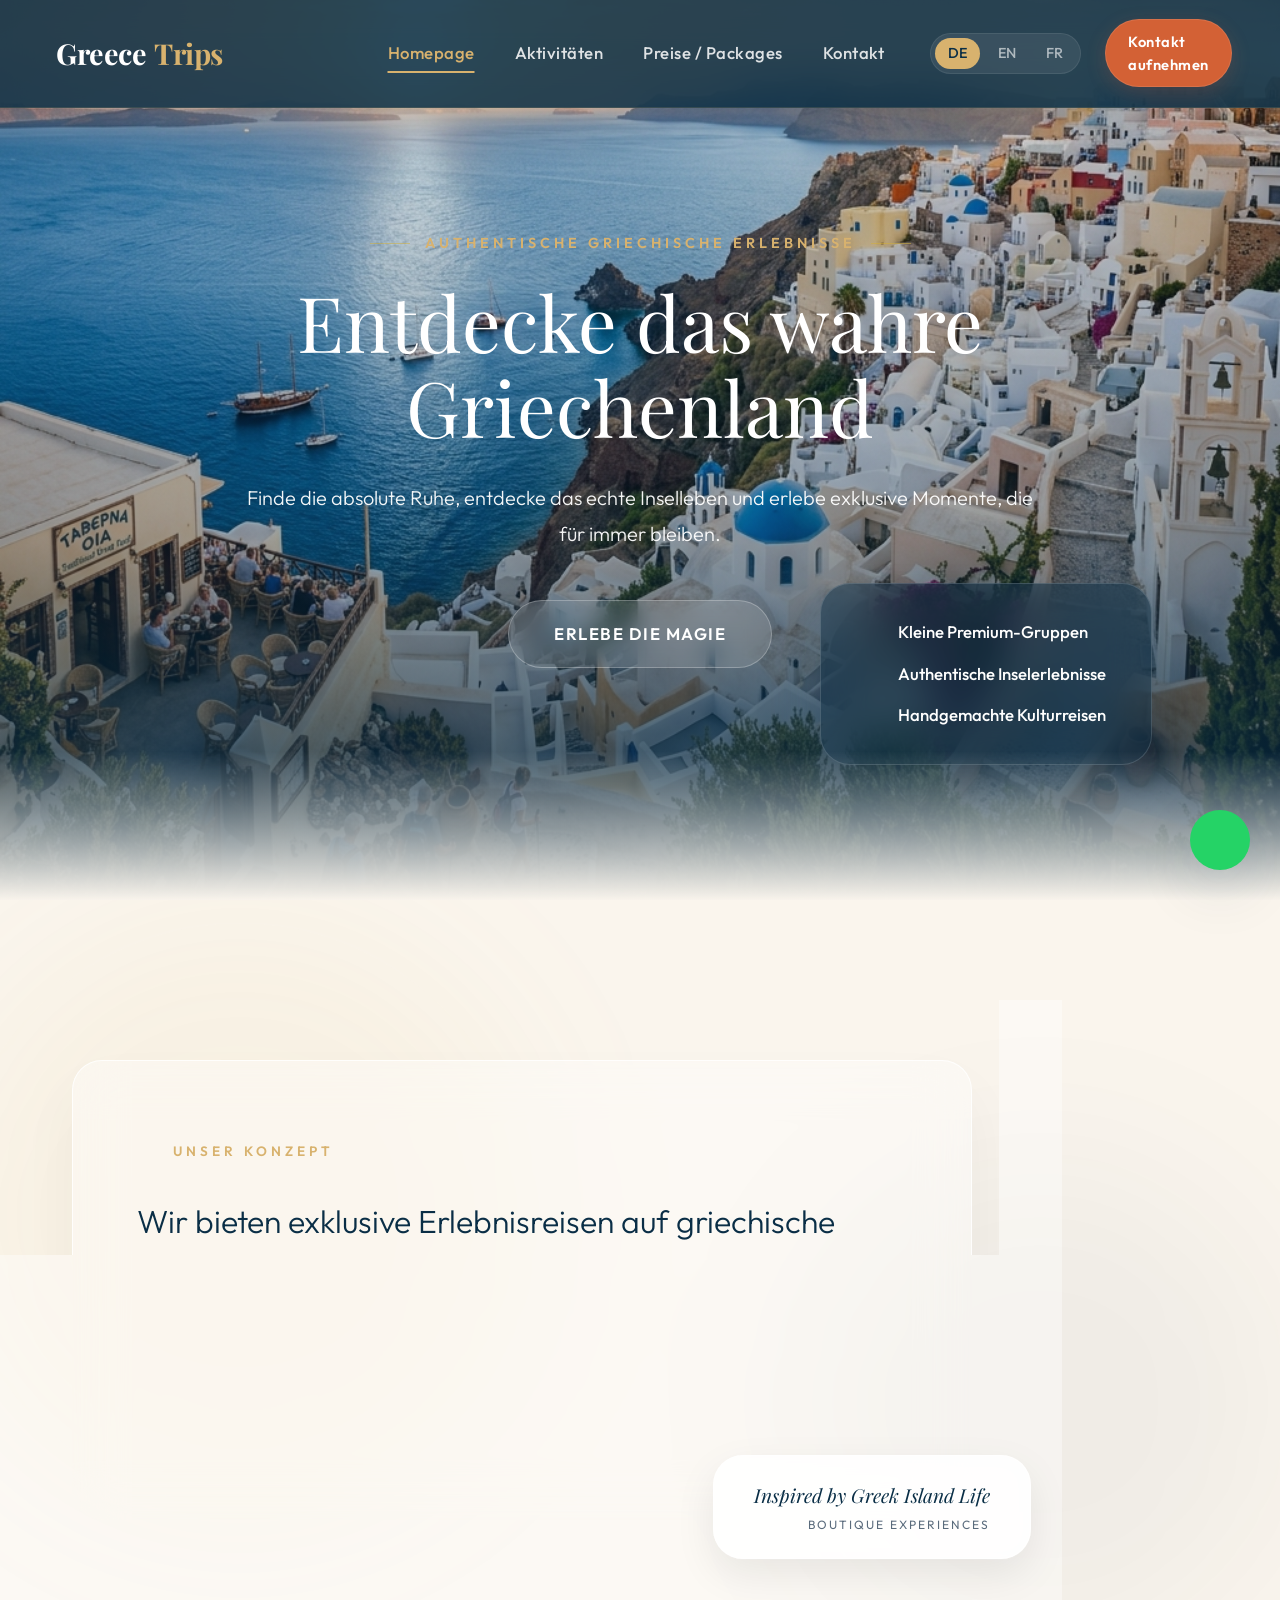
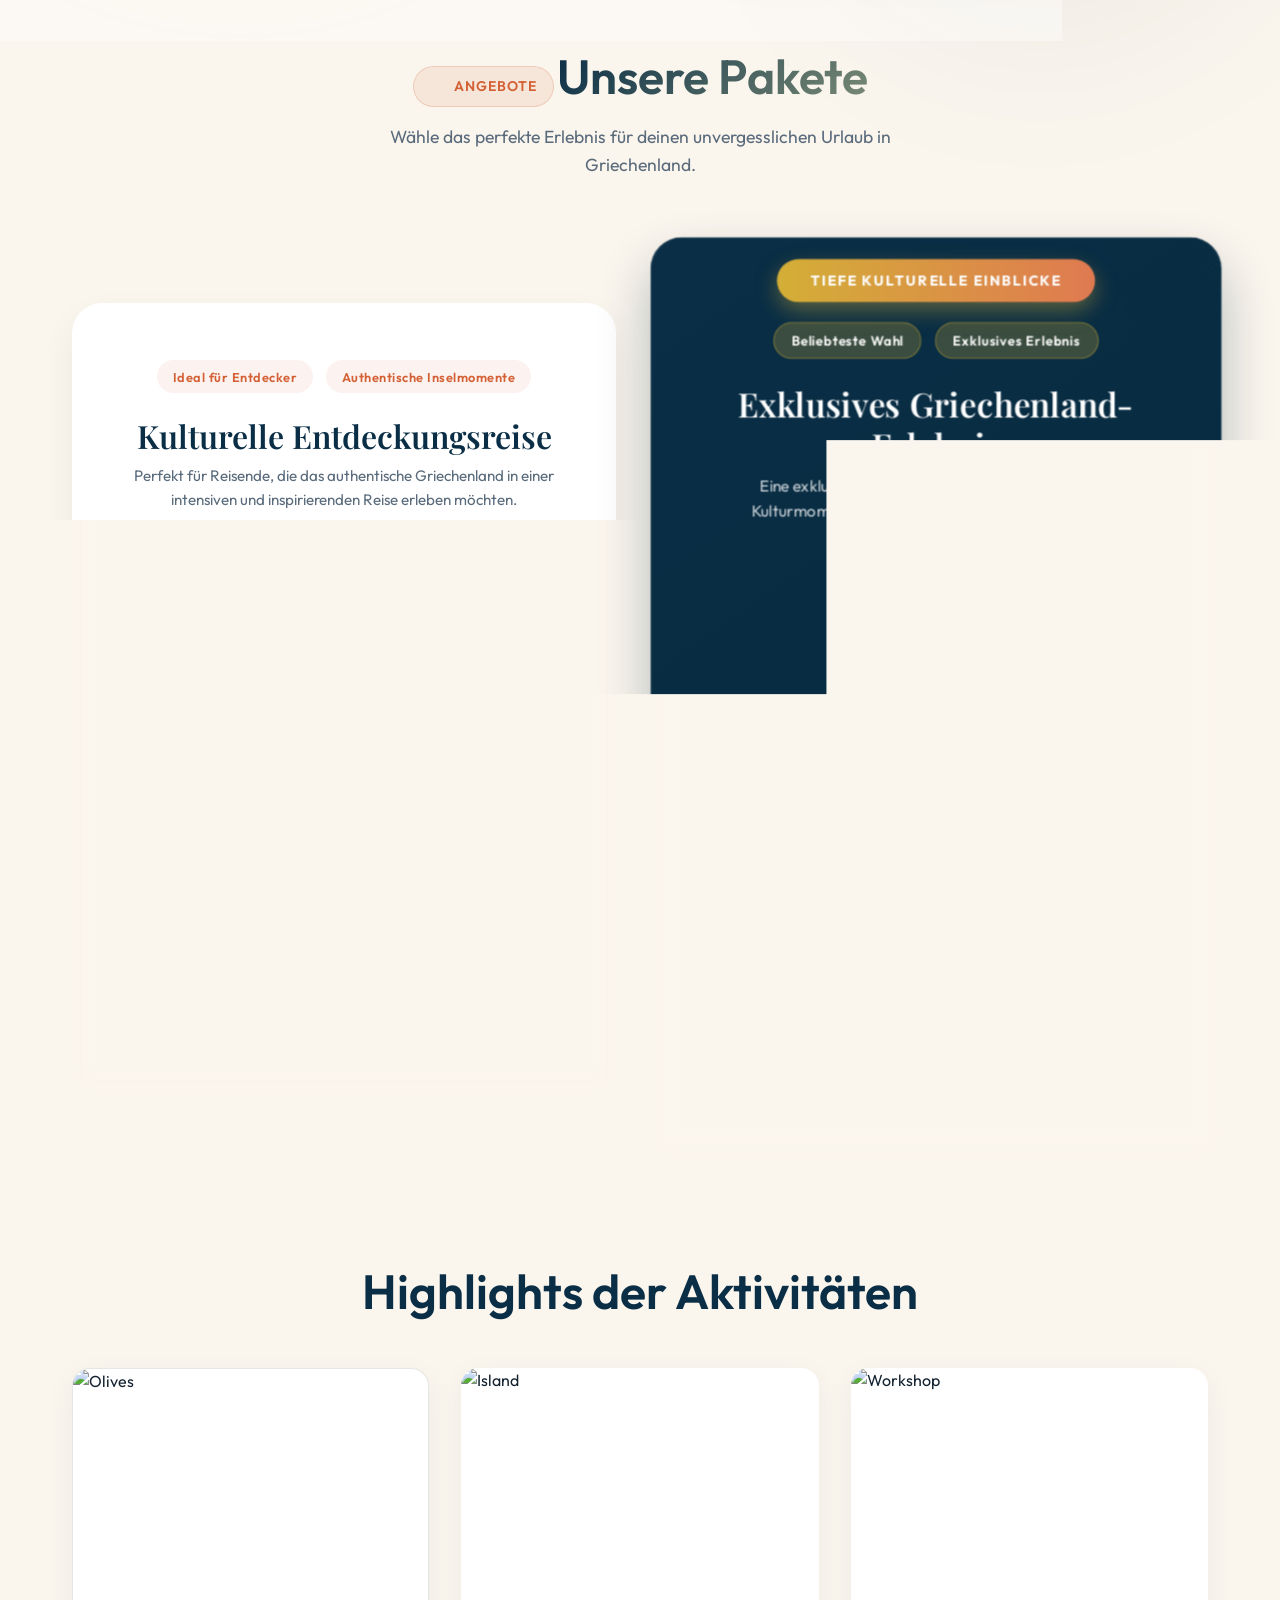
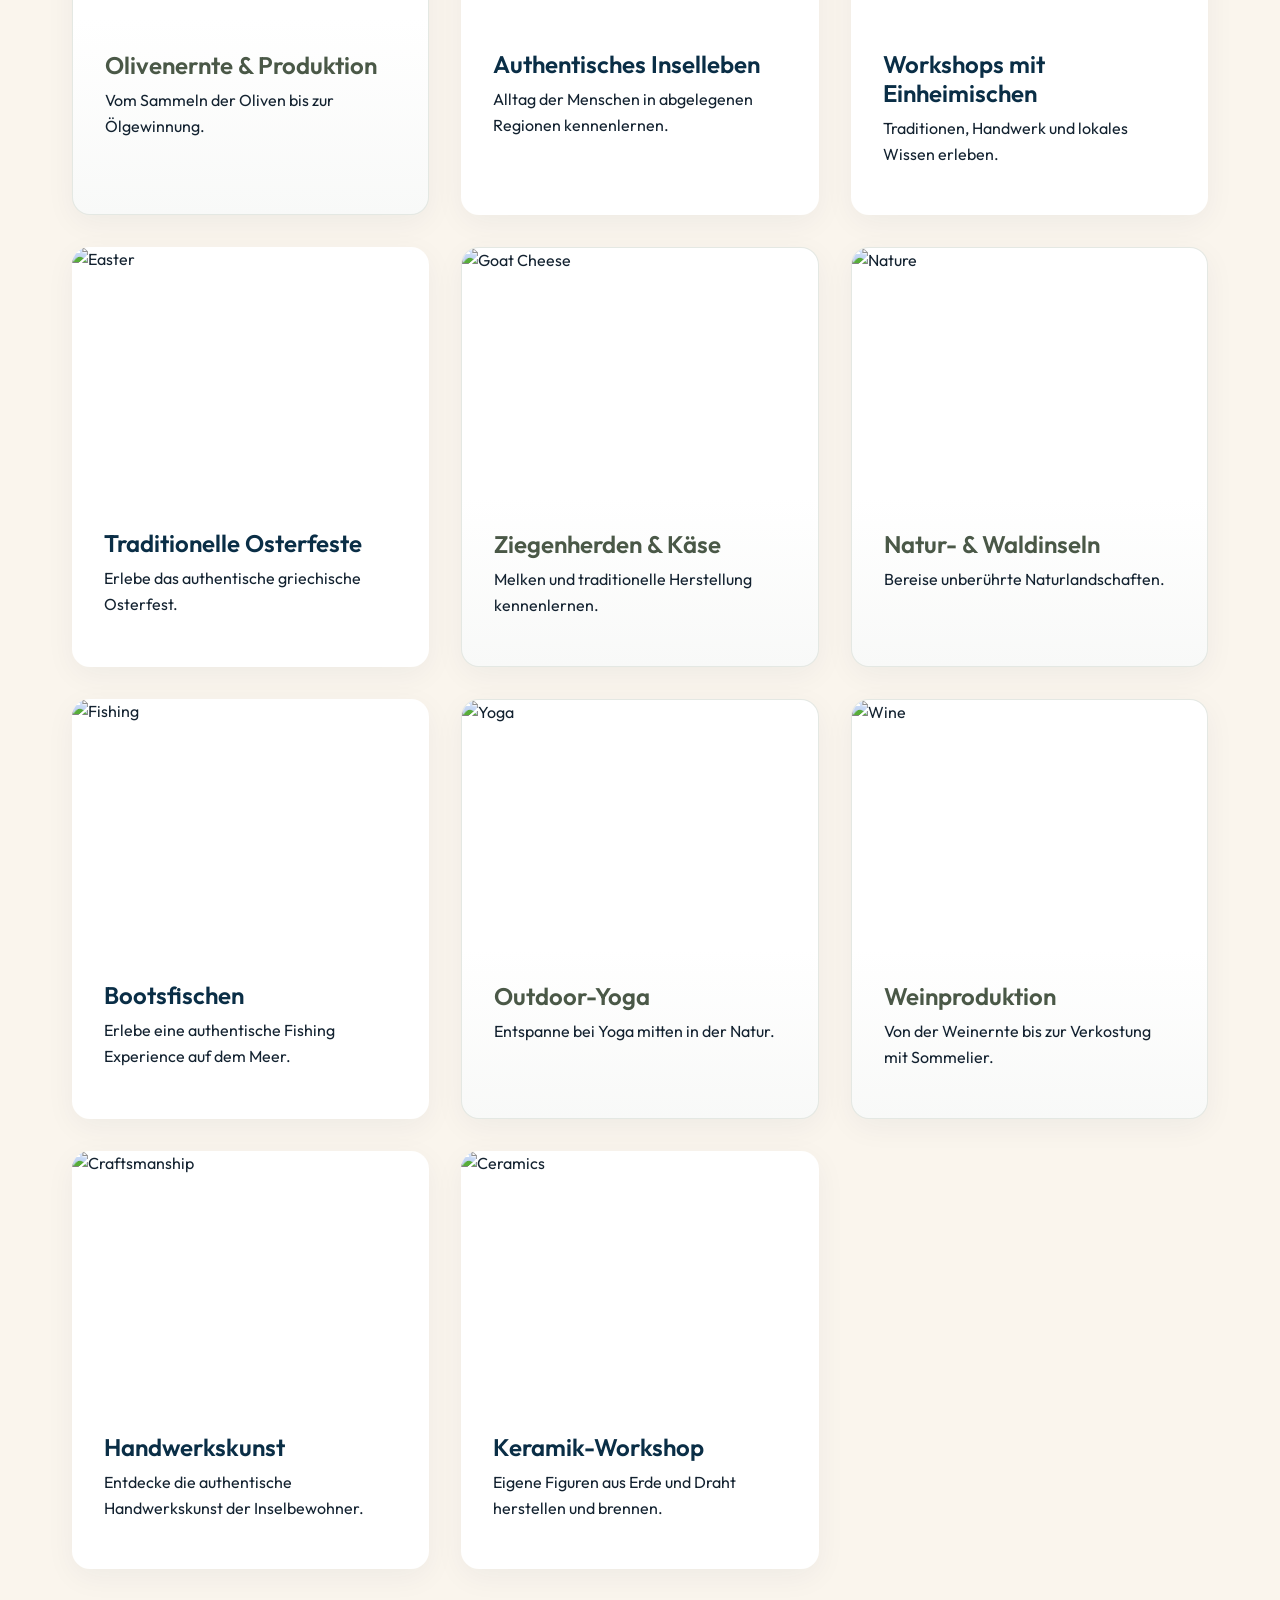
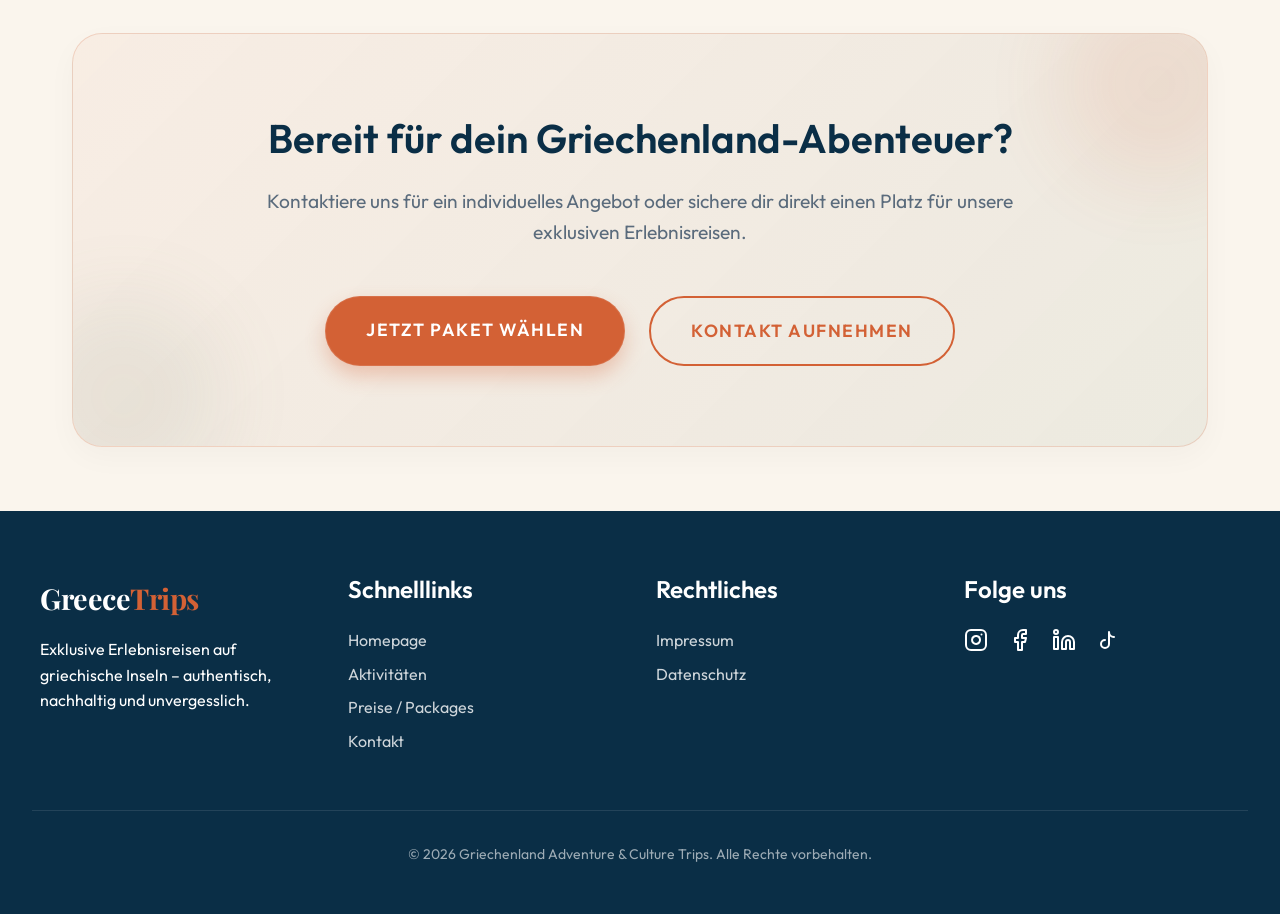
==== index.html @ 6973b373 "style: elevate design to premium Mediterranean luxury brand with responsive enhancements" ====
<!DOCTYPE html>
<html lang="de">
<head>
    <meta charset="UTF-8">
    <meta name="viewport" content="width=device-width, initial-scale=1.0">
    <title>Griechenland Adventure & Culture Trips</title>
    <link rel="stylesheet" href="css/style.css">
    <link rel="icon" type="image/svg+xml" href="images/favicon.svg">
    <!-- Lucide Icons -->
    <script src="https://unpkg.com/lucide@latest"></script>
</head>
<body>

    <!-- Header -->
    <header>
        <div class="nav-container">
            <a href="index.html" class="logo">
                <i data-lucide="tree-palm"></i>
                Greece<span>Trips</span>
            </a>
            
            <nav class="nav-links">
                <a href="index.html" class="active" data-i18n="nav.home">Homepage</a>
                <a href="activities.html" data-i18n="nav.activities">Aktivitäten</a>
                <a href="pricing.html" data-i18n="nav.pricing">Preise / Packages</a>
                <a href="contact.html" data-i18n="nav.contact">Kontakt</a>
            </nav>

            <div class="nav-actions">
                <div class="lang-switcher">
                    <button class="lang-btn" onclick="changeLanguage('de')">DE</button>
                    <button class="lang-btn" onclick="changeLanguage('en')">EN</button>
                    <button class="lang-btn" onclick="changeLanguage('fr')">FR</button>
                </div>
                <a href="contact.html" class="header-cta" data-i18n="cta.btn.contact">Kontakt aufnehmen</a>
            </div>

            <button class="mobile-menu-btn">
                <i data-lucide="menu"></i>
            </button>
        </div>
    </header>

    <main>
        <!-- Hero Section -->
        <section class="hero">
            <div class="hero-bg-image" style="background-image: url('images/hero_bg.png');"></div>
            <div class="hero-content">
                <div class="hero-pre-title" data-i18n="home.hero.pretitle">AUTHENTIC GREEK EXPERIENCES</div>
                <h1 data-i18n="home.hero.title">Entdecke das <span class="highlight-gold">wahre</span> Griechenland</h1>
                <p class="hero-desc" data-i18n="home.hero.subtitle">Finde die absolute Ruhe, entdecke das echte Inselleben und erlebe exklusive Momente, die für immer bleiben.</p>
                <a href="contact.html" class="btn-glass" data-i18n="home.hero.cta">Erlebe die Magie</a>
            </div>
            
            <div class="hero-glass-card">
                <div class="hero-glass-item"><i data-lucide="users"></i> <span data-i18n="home.hero.glass1">Small Premium Groups</span></div>
                <div class="hero-glass-item"><i data-lucide="sun"></i> <span data-i18n="home.hero.glass2">Authentic Island Experiences</span></div>
                <div class="hero-glass-item"><i data-lucide="compass"></i> <span data-i18n="home.hero.glass3">Handcrafted Cultural Journeys</span></div>
            </div>
        </section>

        <!-- Concept Section -->
        <div class="concept-editorial-container">
            <section class="concept-section">
                <div class="section-title">
                    <i data-lucide="sun" style="color: var(--color-gold); width: 20px; height: 20px;"></i>
                    <h2 data-i18n="home.concept.title">Unser Konzept</h2>
                </div>
                <p class="concept-text" data-i18n="home.concept.text">
                    Wir bieten exklusive Erlebnisreisen auf griechische Inseln. Erlebe <span class="editorial-highlight">authentische Traditionen</span>, <span class="editorial-highlight">unberührte Natur</span> und die <span class="editorial-highlight">echte Gastfreundschaft</span> fernab vom Massentourismus.
                </p>
                <div class="concept-signature-card">
                    <span data-i18n="home.concept.signature">Inspired by Greek Island Life</span>
                    <small data-i18n="home.concept.boutique">Boutique Experiences</small>
                </div>
            </section>
        </div>

        <!-- Packages Highlights -->
        <section class="container packages-section">
            <div class="section-title interactive-title">
                <div class="title-badge"><i data-lucide="sparkles" style="width: 16px; height: 16px;"></i> <span data-i18n="home.packages.badge">Angebote</span></div>
                <h2 data-i18n="home.packages.title" class="gradient-text">Unsere Pakete</h2>
                <p class="title-subtitle" data-i18n="home.packages.subtitle">Wähle das perfekte Erlebnis für deinen unvergesslichen Urlaub in Griechenland.</p>
            </div>

            <div class="luxury-pricing-grid">
                <!-- Standard Package -->
                <div class="luxury-card">
                    <div class="luxury-card-content">
                        <div class="emotional-tags">
                            <span class="emotional-tag" data-i18n="home.pkg1.tag1">Ideal für Entdecker</span>
                            <span class="emotional-tag" data-i18n="home.pkg1.tag2">Authentische Inselmomente</span>
                        </div>
                        <h3 style="font-family: 'Playfair Display', serif; font-size: 2rem; color: var(--color-primary); margin-bottom: 0.5rem;" data-i18n="home.pkg1.title">Kulturelle Entdeckungsreise</h3>
                        <p style="color: var(--color-text-light); line-height: 1.6; margin-bottom: 1.5rem; font-size: 0.95rem;" data-i18n="home.pkg1.desc">Perfekt für Reisende, die das authentische Griechenland in einer intensiven und inspirierenden Reise erleben möchten.</p>
                        
                        <div class="luxury-price-wrapper">
                            <span class="price-label" data-i18n="home.pkg1.priceLabel">10 Tage Erlebnis ab</span>
                            <div class="luxury-price" data-i18n="package.1.price">2.600 €</div>
                        </div>

                        <ul class="luxury-features-list">
                            <li><i data-lucide="check" style="width: 20px; height: 20px;"></i> <span data-i18n="home.pkg1.f1">Unterkunft in Boutique-Hotels</span></li>
                            <li><i data-lucide="coffee" style="width: 20px; height: 20px;"></i> <span data-i18n="home.pkg1.f2">Traditionelle Vollpension</span></li>
                            <li><i data-lucide="leaf" style="width: 20px; height: 20px;"></i> <span data-i18n="home.pkg1.f3">Traditionelle Workshops</span></li>
                            <li><i data-lucide="compass" style="width: 20px; height: 20px;"></i> <span data-i18n="home.pkg1.f4">Geführte Gruppen-Touren</span></li>
                        </ul>
                        <a href="pricing.html" class="btn-luxury" style="width: 100%; display: block; text-align: center;" data-i18n="package.btn">Reise beginnen</a>
                    </div>
                </div>

                <!-- Premium Package -->
                <div class="luxury-card luxury-card-premium">
                    <div class="luxury-badge" data-i18n="home.pkg2.badge">Tiefe kulturelle Einblicke</div>
                    <div class="luxury-card-content">
                        <div class="emotional-tags">
                            <span class="emotional-tag" data-i18n="home.pkg2.tag1">Beliebteste Wahl</span>
                            <span class="emotional-tag" data-i18n="home.pkg2.tag2">Exklusives Erlebnis</span>
                        </div>
                        <h3 style="font-family: 'Playfair Display', serif; font-size: 2rem; color: white; margin-bottom: 0.5rem;" data-i18n="home.pkg2.title">Exklusives Griechenland-Erlebnis</h3>
                        <p style="color: rgba(255,255,255,0.8); line-height: 1.6; margin-bottom: 1.5rem; font-size: 0.95rem;" data-i18n="home.pkg2.desc">Eine exklusive Premium-Erfahrung mit erweiterten Kulturmomenten, privaten Erlebnissen und luxuriösen Inselabenteuern.</p>
                        
                        <div class="luxury-price-wrapper">
                            <span class="price-label" data-i18n="home.pkg2.priceLabel">15 Tage Premium ab</span>
                            <div class="luxury-price" data-i18n="package.2.price">3.000 €</div>
                        </div>

                        <ul class="luxury-features-list">
                            <li><i data-lucide="sun" style="width: 20px; height: 20px;"></i> <span data-i18n="home.pkg2.f1">Premium-Hotels mit Meerblick</span></li>
                            <li><i data-lucide="wine" style="width: 20px; height: 20px;"></i> <span data-i18n="home.pkg2.f2">Gourmet-Erlebnisse & Weine</span></li>
                            <li><i data-lucide="crown" style="width: 20px; height: 20px;"></i> <span data-i18n="home.pkg2.f3">Private Masterclasses</span></li>
                            <li><i data-lucide="ship" style="width: 20px; height: 20px;"></i> <span data-i18n="home.pkg2.f4">Private Insel-Erlebnisse</span></li>
                        </ul>
                        <a href="pricing.html" class="btn-luxury btn-luxury-gold" style="width: 100%; display: block; text-align: center;" data-i18n="package.btn">Reise beginnen</a>
                    </div>
                </div>
            </div>
        </section>

        <!-- Activities Highlights -->
        <section class="container">
            <div class="section-title">
                <h2 data-i18n="home.activities.title">Highlights der Aktivitäten</h2>
            </div>
            
            <div class="grid-3">
                <!-- 1. Olive -->
                <div class="card card-sage-olive">
                    <div class="card-img-wrapper">
                        <img src="https://i.pinimg.com/1200x/9a/4b/82/9a4b825e1d4ea3909dfa67b39c7a24a3.jpg" alt="Olives" class="card-img">
                    </div>
                    <div class="card-content">
                        <h3 class="card-title" data-i18n="act.olive.title">Olivenernte & Produktion</h3>
                        <p data-i18n="act.olive.desc">Vom Sammeln der Oliven bis zur Ölgewinnung.</p>
                    </div>
                </div>

                <!-- 2. Island Life -->
                <div class="card">
                    <div class="card-img-wrapper">
                        <img src="https://i.pinimg.com/1200x/8d/3c/04/8d3c04473be94d31334ac4586a8a901c.jpg" alt="Island" class="card-img">
                    </div>
                    <div class="card-content">
                        <h3 class="card-title" data-i18n="act.island.title">Authentisches Inselleben</h3>
                        <p data-i18n="act.island.desc">Alltag der Menschen in abgelegenen Regionen kennenlernen.</p>
                    </div>
                </div>

                <!-- 3. Workshops -->
                <div class="card">
                    <div class="card-img-wrapper">
                        <img src="https://i.pinimg.com/736x/ee/f7/c8/eef7c8f7f3fd9a506ef3228f220638ea.jpg" alt="Workshop" class="card-img">
                    </div>
                    <div class="card-content">
                        <h3 class="card-title" data-i18n="act.workshop.title">Workshops mit Einheimischen</h3>
                        <p data-i18n="act.workshop.desc">Traditionen, Handwerk und lokales Wissen erleben.</p>
                    </div>
                </div>

                <!-- 4. Easter -->
                <div class="card">
                    <div class="card-img-wrapper">
                        <img src="https://i.pinimg.com/736x/ba/08/e1/ba08e138247f71bcf8969bbef5987cd0.jpg" alt="Easter" class="card-img">
                    </div>
                    <div class="card-content">
                        <h3 class="card-title" data-i18n="act.easter.title">Traditionelle Osterfeste</h3>
                        <p data-i18n="act.easter.desc">Erlebe das authentische griechische Osterfest.</p>
                    </div>
                </div>

                <!-- 5. Goat & Cheese -->
                <div class="card card-sage-olive">
                    <div class="card-img-wrapper">
                        <img src="https://cdn.shopify.com/s/files/1/0441/7683/4722/files/d1.jpg?v=1706178713" alt="Goat Cheese" class="card-img">
                    </div>
                    <div class="card-content">
                        <h3 class="card-title" data-i18n="act.goat.title">Ziegenherden & Käse</h3>
                        <p data-i18n="act.goat.desc">Melken und traditionelle Herstellung kennenlernen.</p>
                    </div>
                </div>

                <!-- 6. Nature -->
                <div class="card card-sage-olive">
                    <div class="card-img-wrapper">
                        <img src="https://i.pinimg.com/1200x/41/36/15/4136154288fe7beb585b522e7ff98359.jpg" alt="Nature" class="card-img">
                    </div>
                    <div class="card-content">
                        <h3 class="card-title" data-i18n="act.nature.title">Natur- & Waldinseln</h3>
                        <p data-i18n="act.nature.desc">Bereise unberührte Naturlandschaften.</p>
                    </div>
                </div>

                <!-- 7. Fishing -->
                <div class="card">
                    <div class="card-img-wrapper">
                        <img src="https://i.pinimg.com/736x/ae/d1/72/aed172eadb6de0f73cef4fa4a2e7cb53.jpg" alt="Fishing" class="card-img" style="object-position: center 80%;">
                    </div>
                    <div class="card-content">
                        <h3 class="card-title" data-i18n="act.fishing.title">Bootsfischen</h3>
                        <p data-i18n="act.fishing.desc">Erlebe eine authentische Fishing Experience auf dem Meer.</p>
                    </div>
                </div>

                <!-- 8. Yoga -->
                <div class="card card-sage-olive">
                    <div class="card-img-wrapper">
                        <img src="https://i.pinimg.com/736x/13/e6/08/13e60845ffa1bb30808351784ec67ee2.jpg" alt="Yoga" class="card-img" style="object-position: center 80%;">
                    </div>
                    <div class="card-content">
                        <h3 class="card-title" data-i18n="act.yoga.title">Outdoor-Yoga</h3>
                        <p data-i18n="act.yoga.desc">Entspanne bei Yoga mitten in der Natur.</p>
                    </div>
                </div>

                <!-- 9. Wine -->
                <div class="card card-sage-olive">
                    <div class="card-img-wrapper">
                        <img src="https://i.pinimg.com/1200x/47/16/d6/4716d6c02dd8689059cf7d2d761e28e4.jpg" alt="Wine" class="card-img" style="object-position: center 80%;">
                    </div>
                    <div class="card-content">
                        <h3 class="card-title" data-i18n="act.wine.title">Weinproduktion</h3>
                        <p data-i18n="act.wine.desc">Von der Weinernte bis zur Verkostung mit Sommelier.</p>
                    </div>
                </div>

                <!-- 10. Craftsmanship -->
                <div class="card">
                    <div class="card-img-wrapper">
                        <img src="https://i.pinimg.com/736x/08/83/c6/0883c64f8701fb4855ef12d99d8428f8.jpg" alt="Craftsmanship" class="card-img">
                    </div>
                    <div class="card-content">
                        <h3 class="card-title" data-i18n="act.craft.title">Handwerkskunst</h3>
                        <p data-i18n="act.craft.desc">Entdecke die authentische Handwerkskunst der Inselbewohner.</p>
                    </div>
                </div>

                <!-- 11. Ceramics -->
                <div class="card">
                    <div class="card-img-wrapper">
                        <img src="https://i.pinimg.com/736x/61/53/4a/61534a22deb1ce05ea6c530dec79118c.jpg" alt="Ceramics" class="card-img">
                    </div>
                    <div class="card-content">
                        <h3 class="card-title" data-i18n="act.ceramic.title">Keramik-Workshop</h3>
                        <p data-i18n="act.ceramic.desc">Eigene Figuren aus Erde und Draht herstellen und brennen.</p>
                    </div>
                </div>
            </div>
            
        </section>

        <!-- Call to Action -->
        <div class="container" style="padding-top: 0;">
            <section class="cta-section" style="background: linear-gradient(135deg, rgba(211,97,53,0.05), rgba(121,138,117,0.1)); border-radius: var(--radius-lg); padding: 5rem 2rem; text-align: center; box-shadow: 0 10px 30px rgba(0,0,0,0.03); position: relative; overflow: hidden; border: 1px solid rgba(211,97,53,0.2);">
                
                <!-- Decorative Background Orbs -->
                <div style="position: absolute; top: -50px; right: -50px; width: 200px; height: 200px; background: var(--color-accent); border-radius: 50%; opacity: 0.1; filter: blur(40px);"></div>
                <div style="position: absolute; bottom: -50px; left: -50px; width: 200px; height: 200px; background: var(--color-secondary); border-radius: 50%; opacity: 0.1; filter: blur(40px);"></div>

                <div style="position: relative; z-index: 1; max-width: 800px; margin: 0 auto;">
                    <h2 data-i18n="cta.title" style="color: var(--color-primary); font-size: 2.5rem; margin-bottom: 1.5rem;">Bereit für dein Griechenland-Abenteuer?</h2>
                    <p data-i18n="cta.desc" style="color: var(--color-text-light); font-size: 1.2rem; margin-bottom: 3rem;">Kontaktiere uns für ein individuelles Angebot oder sichere dir direkt einen Platz für unsere exklusiven Erlebnisreisen.</p>
                    <div style="display: flex; gap: 1.5rem; justify-content: center; flex-wrap: wrap;">
                        <a href="pricing.html" class="btn btn-primary" style="background-color: var(--color-accent); font-size: 1.1rem; padding: 1.2rem 2.5rem; border-radius: 50px; box-shadow: 0 10px 20px rgba(211,97,53,0.3);" data-i18n="cta.btn.book">Jetzt Paket wählen</a>
                        <a href="contact.html" class="btn btn-outline" style="border-radius: 50px; font-size: 1.1rem; padding: 1.2rem 2.5rem;" data-i18n="cta.btn.contact">Kontakt aufnehmen</a>
                    </div>
                </div>
            </section>
        </div>
    </main>

    <!-- Footer -->
    <footer>
        <div class="footer-content">
            <div class="footer-col">
                <a href="index.html" class="logo" style="color: white; margin-bottom: 1rem;">
                    <i data-lucide="tree-palm"></i>
                    Greece<span style="color: var(--color-accent)">Trips</span>
                </a>
                <p data-i18n="footer.desc">Authentische Erlebnisse auf griechischen Inseln.</p>
            </div>
            <div class="footer-col">
                <h3 data-i18n="footer.links">Links</h3>
                <a href="index.html" data-i18n="nav.home">Homepage</a>
                <a href="activities.html" data-i18n="nav.activities">Aktivitäten</a>
                <a href="pricing.html" data-i18n="nav.pricing">Preise</a>
                <a href="contact.html" data-i18n="nav.contact">Kontakt</a>
            </div>
            <div class="footer-col">
                <h3 data-i18n="footer.legal">Legal</h3>
                <a href="imprint.html" data-i18n="footer.imprint">Impressum</a>
                <a href="privacy.html" data-i18n="footer.privacy">Datenschutz</a>
            </div>
            <div class="footer-col">
                <h3 data-i18n="footer.social">Social Media</h3>
                <div class="footer-social-links">
                    <a href="#" aria-label="Instagram">
                        <svg xmlns="http://www.w3.org/2000/svg" viewBox="0 0 24 24" fill="none" stroke="currentColor" stroke-width="2" stroke-linecap="round" stroke-linejoin="round" class="social-svg-icon"><rect x="2" y="2" width="20" height="20" rx="5" ry="5"></rect><path d="M16 11.37A4 4 0 1 1 12.63 8 4 4 0 0 1 16 11.37z"></path><line x1="17.5" y1="6.5" x2="17.51" y2="6.5"></line></svg>
                    </a>
                    <a href="#" aria-label="Facebook">
                        <svg xmlns="http://www.w3.org/2000/svg" viewBox="0 0 24 24" fill="none" stroke="currentColor" stroke-width="2" stroke-linecap="round" stroke-linejoin="round" class="social-svg-icon"><path d="M18 2h-3a5 5 0 0 0-5 5v3H7v4h3v8h4v-8h3l1-4h-4V7a1 1 0 0 1 1-1h3z"></path></svg>
                    </a>
                    <a href="#" aria-label="LinkedIn">
                        <svg xmlns="http://www.w3.org/2000/svg" viewBox="0 0 24 24" fill="none" stroke="currentColor" stroke-width="2" stroke-linecap="round" stroke-linejoin="round" class="social-svg-icon"><path d="M16 8a6 6 0 0 1 6 6v7h-4v-7a2 2 0 0 0-2-2 2 2 0 0 0-2 2v7h-4v-7a6 6 0 0 1 6-6z"></path><rect x="2" y="9" width="4" height="12"></rect><circle cx="4" cy="4" r="2"></circle></svg>
                    </a>
                    <a href="#" aria-label="TikTok">
                        <svg xmlns="http://www.w3.org/2000/svg" viewBox="0 0 24 24" fill="none" stroke="currentColor" stroke-width="2" stroke-linecap="round" stroke-linejoin="round" class="social-svg-icon"><path d="M9 12a4 4 0 1 0 4 4V4a5 5 0 0 0 5 5"></path></svg>
                    </a>
                </div>
            </div>
        </div>
        <div class="footer-bottom">
            <p data-i18n="footer.rights">© 2026 Griechenland Adventure & Culture Trips. Alle Rechte vorbehalten.</p>
        </div>
    </footer>

    <a href="contact.html" class="whatsapp-btn">
        <i data-lucide="message-circle"></i>
    </a>

    <script src="js/i18n.js"></script>
    <script src="js/main.js"></script>
    <script>
        lucide.createIcons();
    </script>
</body>
</html>
---- css/style.css ----
@import url('https://fonts.googleapis.com/css2?family=Outfit:wght@300;400;500;600;700&display=swap');
@import url('https://fonts.googleapis.com/css2?family=Playfair+Display:ital,wght@0,400;0,600;0,700;1,400&display=swap');

:root {
    --color-primary: #0A2E46; /* Deep Ocean Blue */
    --color-secondary: #798A75; /* Sage Olive */
    --color-accent: #D36135; /* Modern Terracotta */
    --color-gold: #D8B26E; /* Sandy Gold */
    --color-beige: #E8DFD3; /* Sand Stone Beige */
    --color-bg: #FAF5ED; /* Warm Ivory / Soft Beige */
    --color-text: #132230; /* Premium Charcoal Slate */
    --color-text-light: #5A6B7C; /* Elegant Soft Slate */
    --color-white: #FFFFFF;
    --color-dark-navy: #0A2E46;
    
    --radius-sm: 8px;
    --radius-md: 18px; /* Matches buttons primary radius */
    --radius-lg: 30px; /* Matches cards default radius */
    
    --shadow-sm: 0 8px 30px rgba(10, 46, 70, 0.05); /* Soft premium shadow */
    --shadow-md: 0 20px 60px rgba(10, 46, 70, 0.12); /* Deep luxury shadow */
    --shadow-lg: 0 25px 50px rgba(10, 46, 70, 0.18);
    
    --gradient-primary: linear-gradient(135deg, #0A2E46 0%, #16405B 100%);
    --gradient-sunset: linear-gradient(135deg, #D8B26E 0%, #D36135 100%);
    --gradient-luxury: linear-gradient(135deg, #0A2E46 0%, #D8B26E 100%);
    --gradient-light: linear-gradient(180deg, #FAF5ED 0%, #EFE5D5 100%);
    
    --transition: all 0.4s cubic-bezier(0.16, 1, 0.3, 1);
}

* {
    margin: 0;
    padding: 0;
    box-sizing: border-box;
}

html {
    scroll-behavior: smooth;
}

body {
    font-family: 'Outfit', sans-serif;
    background-color: var(--color-bg);
    color: var(--color-text);
    line-height: 1.6;
    overflow-x: hidden;
}

a {
    text-decoration: none;
    color: inherit;
    transition: var(--transition);
}

ul {
    list-style: none;
}

img {
    max-width: 100%;
    display: block;
}

/* Typography */
h1, h2, h3, h4 {
    font-weight: 600;
    line-height: 1.2;
    color: var(--color-primary);
}

h1 {
    font-size: clamp(2.5rem, 5vw, 4rem);
    margin-bottom: 1rem;
}

h2 {
    font-size: clamp(2rem, 4vw, 3rem);
    margin-bottom: 1.5rem;
    text-align: center;
}

h3 {
    font-size: 1.5rem;
    margin-bottom: 1rem;
}

p {
    margin-bottom: 1rem;
}

/* Header & Navigation */
header {
    background-color: rgba(10, 46, 70, 0.85); /* Brand Deep Ocean Blue Glass */
    backdrop-filter: blur(20px);
    -webkit-backdrop-filter: blur(20px);
    position: fixed;
    top: 0;
    width: 100%;
    z-index: 1000;
    border-bottom: 1px solid rgba(216, 178, 110, 0.15); /* Sandy Gold accent border */
    transition: var(--transition);
}

.nav-container {
    max-width: 1400px;
    margin: 0 auto;
    padding: 1.2rem 3rem;
    display: flex;
    justify-content: space-between;
    align-items: center;
}

.logo {
    font-family: 'Playfair Display', serif;
    font-size: 1.8rem;
    font-weight: 700;
    color: white;
    display: flex;
    align-items: center;
    gap: 0.5rem;
    letter-spacing: -0.5px;
    flex: 1;
}

.logo span {
    color: var(--color-gold);
}

.nav-links {
    display: flex;
    gap: 2.5rem;
    align-items: center;
    justify-content: center;
    flex: 2;
}

.nav-links a {
    font-weight: 500;
    font-size: 1.05rem;
    position: relative;
    color: rgba(255, 255, 255, 0.85);
    letter-spacing: 0.5px;
}

.nav-links a::after {
    content: '';
    position: absolute;
    bottom: -6px;
    left: 50%;
    width: 0;
    height: 2px;
    background-color: var(--color-gold);
    transition: var(--transition);
    transform: translateX(-50%);
}

.nav-links a:hover, .nav-links a.active {
    color: var(--color-gold);
}

.nav-links a:hover::after, .nav-links a.active::after {
    width: 100%;
}

.nav-actions {
    display: flex;
    align-items: center;
    gap: 1.5rem;
    flex: 1;
    justify-content: flex-end;
}

.lang-switcher {
    display: flex;
    gap: 0.3rem;
    background: rgba(255,255,255,0.08);
    padding: 4px;
    border-radius: 50px;
    border: 1px solid rgba(255,255,255,0.08);
}

.lang-btn {
    background: transparent;
    border: none;
    cursor: pointer;
    font-family: inherit;
    font-weight: 500;
    color: rgba(255,255,255,0.6);
    transition: var(--transition);
    padding: 0.4rem 0.8rem;
    border-radius: 50px;
    font-size: 0.9rem;
}

.lang-btn.active {
    background-color: var(--color-gold);
    color: var(--color-primary);
}

.lang-btn:hover {
    color: white;
    background-color: rgba(255,255,255,0.15);
}

.header-cta {
    background: var(--color-accent); /* Modern Terracotta */
    color: white;
    padding: 0.6rem 1.4rem;
    border-radius: 50px;
    font-weight: 600;
    font-size: 0.92rem;
    letter-spacing: 0.5px;
    transition: var(--transition);
    border: 1px solid rgba(255, 255, 255, 0.1);
    box-shadow: 0 6px 20px rgba(211, 97, 53, 0.2);
    display: inline-flex;
    align-items: center;
    justify-content: center;
}

.header-cta:hover {
    background: white;
    color: var(--color-primary);
    transform: translateY(-2px);
    box-shadow: 0 10px 25px rgba(211, 97, 53, 0.35);
    border-color: var(--color-gold);
}

.mobile-menu-btn {
    display: none;
    background: none;
    border: none;
    cursor: pointer;
    color: var(--color-white);
    transition: var(--transition);
}

.mobile-menu-btn:hover {
    color: var(--color-gold);
}

/* Main Content Padding for Header */
main {
    padding-top: 0;
    min-height: calc(100vh - 200px); /* Adjust based on footer height */
}

/* Container */
.container {
    max-width: 1200px;
    margin: 0 auto;
    padding: 4rem 2rem;
}

/* Buttons */
.btn {
    display: inline-block;
    padding: 1rem 2.5rem;
    border-radius: var(--radius-lg);
    font-weight: 600;
    text-transform: uppercase;
    letter-spacing: 1.5px;
    cursor: pointer;
    border: none;
    transition: var(--transition);
    font-size: 0.95rem;
}

.btn-primary {
    background-color: var(--color-accent); /* Terracotta */
    color: var(--color-white);
    box-shadow: 0 8px 25px rgba(211, 97, 53, 0.25);
    border: 1px solid rgba(255, 255, 255, 0.1);
}

.btn-primary:hover {
    background-color: #E27248; /* Warm sunset clay */
    transform: translateY(-3px);
    box-shadow: 0 15px 35px rgba(211, 97, 53, 0.4);
    color: var(--color-white);
}

.btn-secondary {
    background-color: transparent;
    color: var(--color-white);
    border: 2px solid var(--color-white);
}

.btn-secondary:hover {
    background-color: var(--color-white);
    color: var(--color-primary);
    transform: translateY(-3px);
}

.btn-outline {
    background-color: transparent;
    color: var(--color-accent);
    border: 2px solid var(--color-accent);
}

.btn-outline:hover {
    background-color: var(--color-accent);
    color: var(--color-white);
    transform: translateY(-3px);
    box-shadow: 0 10px 25px rgba(211, 97, 53, 0.25);
}

.btn-glass {
    display: inline-block;
    background: rgba(255, 255, 255, 0.12);
    backdrop-filter: blur(12px);
    -webkit-backdrop-filter: blur(12px);
    color: var(--color-white);
    border: 1px solid rgba(255, 255, 255, 0.25);
    padding: 1.2rem 2.8rem;
    border-radius: 50px;
    font-weight: 600;
    font-size: 1.05rem;
    letter-spacing: 1.5px;
    transition: var(--transition);
    text-transform: uppercase;
}

.btn-glass:hover {
    background: var(--color-white);
    color: var(--color-primary);
    border-color: var(--color-gold);
    transform: translateY(-5px);
    box-shadow: 0 15px 40px rgba(0, 0, 0, 0.2);
}

/* Sections */
.section-title {
    text-align: center;
    margin-bottom: 3rem;
}

.section-title h2 {
    color: var(--color-primary);
}

/* Hero Section Redesign */
.hero {
    height: 100vh;
    position: relative;
    display: flex;
    align-items: center;
    justify-content: center;
    text-align: center;
    color: var(--color-white);
    overflow: hidden;
}

.hero-bg-image {
    position: absolute;
    top: 0; left: 0; right: 0; bottom: 0;
    background-size: cover;
    background-position: center;
    animation: slowZoom 30s infinite alternate ease-in-out;
    z-index: 0;
}

@keyframes slowZoom {
    0% { transform: scale(1); }
    100% { transform: scale(1.15); }
}

.hero::before {
    content: '';
    position: absolute;
    top: 0; left: 0; right: 0; bottom: 0;
    background: linear-gradient(to top, rgba(10, 46, 70, 0.95) 0%, rgba(10, 46, 70, 0.4) 40%, rgba(10, 46, 70, 0.1) 100%);
    z-index: 1;
}

.hero::after {
    content: '';
    position: absolute;
    bottom: -1px; left: 0; right: 0; height: 150px;
    background: linear-gradient(to top, var(--color-bg) 0%, transparent 100%);
    z-index: 2;
}

.hero-content {
    position: relative;
    z-index: 3;
    max-width: 1200px;
    width: 100%;
    padding: 0 5%;
    display: flex;
    flex-direction: column;
    align-items: center;
}

.hero-pre-title {
    font-size: 0.9rem;
    font-weight: 600;
    letter-spacing: 6px;
    text-transform: uppercase;
    color: rgba(255,255,255,0.9);
    margin-bottom: 2rem;
    animation: fadeInDown 1s ease-out;
}

.hero-content h1 {
    font-family: 'Playfair Display', serif;
    font-size: clamp(3rem, 6vw, 6rem);
    color: var(--color-white);
    line-height: 1.1;
    margin-bottom: 2rem;
    font-weight: 400;
    animation: fadeInUp 1s ease-out 0.2s backwards;
}

.hero-content h1 .highlight {
    color: var(--color-gold);
    font-style: italic;
}

.hero-content .hero-desc {
    font-family: 'Outfit', sans-serif;
    font-size: 1.25rem;
    font-weight: 300;
    line-height: 1.8;
    max-width: 800px;
    margin: 0 auto 3rem auto;
    color: rgba(255, 255, 255, 0.95);
    animation: fadeInUp 1s ease-out 0.4s backwards;
}

.hero-actions {
    display: flex;
    gap: 1.5rem;
    justify-content: center;
    animation: fadeInUp 1s ease-out 0.6s backwards;
}

.btn-hero-primary {
    display: inline-block;
    background-color: var(--color-white);
    color: var(--color-primary);
    padding: 1.2rem 2.5rem;
    border-radius: 50px;
    font-weight: 600;
    font-size: 1.05rem;
    letter-spacing: 1px;
    box-shadow: 0 10px 30px rgba(0,0,0,0.15);
    transition: all 0.4s cubic-bezier(0.175, 0.885, 0.32, 1.275);
}

.btn-hero-primary:hover {
    transform: translateY(-5px);
    box-shadow: 0 15px 40px rgba(0,0,0,0.25);
    color: var(--color-primary);
}

.btn-hero-secondary {
    display: inline-block;
    background-color: rgba(255,255,255,0.1);
    backdrop-filter: blur(10px);
    -webkit-backdrop-filter: blur(10px);
    color: var(--color-white);
    border: 1px solid rgba(255,255,255,0.4);
    padding: 1.2rem 2.5rem;
    border-radius: 50px;
    font-weight: 600;
    font-size: 1.05rem;
    letter-spacing: 1px;
    transition: all 0.4s ease;
}

.btn-hero-secondary:hover {
    background-color: rgba(255,255,255,0.25);
    border-color: rgba(255,255,255,0.6);
    transform: translateY(-5px);
}

/* Glassmorphism Card in Hero */
.hero-glass-card {
    position: absolute;
    bottom: 15%;
    right: 10%;
    background: rgba(10, 46, 70, 0.45); /* Soft glassmorphic Ocean Blue */
    backdrop-filter: blur(20px);
    -webkit-backdrop-filter: blur(20px);
    border: 1px solid rgba(255, 255, 255, 0.15);
    padding: 2.2rem 2.8rem;
    border-radius: var(--radius-lg);
    z-index: 2;
    animation: fadeInRight 1s ease-out 1s backwards;
    text-align: left;
    box-shadow: 0 30px 60px rgba(10, 46, 70, 0.25);
    transition: var(--transition);
}

.hero-glass-card:hover {
    transform: translateY(-8px) scale(1.02);
    box-shadow: 0 40px 80px rgba(10, 46, 70, 0.4);
    border-color: rgba(216, 178, 110, 0.4);
}

.hero-glass-card h4 {
    color: var(--color-gold);
    font-family: 'Outfit', sans-serif;
    font-size: 1.1rem;
    font-weight: 600;
    text-transform: uppercase;
    letter-spacing: 2px;
    margin-bottom: 1.2rem;
    display: flex;
    align-items: center;
    gap: 0.5rem;
}

.hero-glass-card ul {
    list-style: none;
    padding: 0;
    margin: 0;
}

.hero-glass-card li, .hero-glass-item {
    color: var(--color-white);
    font-size: 1.05rem;
    font-weight: 500;
    margin-bottom: 0.9rem;
    display: flex;
    align-items: center;
    gap: 0.8rem;
    transition: var(--transition);
}

.hero-glass-card li i, .hero-glass-item i {
    color: var(--color-gold);
    width: 20px;
    height: 20px;
    flex-shrink: 0;
}

.hero-glass-card li:last-child, .hero-glass-item:last-child {
    margin-bottom: 0;
}

/* Scroll Indicator */
.scroll-indicator {
    position: absolute;
    bottom: 2rem;
    left: 50%;
    transform: translateX(-50%);
    z-index: 2;
    display: flex;
    flex-direction: column;
    align-items: center;
    gap: 0.8rem;
    color: rgba(255,255,255,0.8);
    font-size: 0.85rem;
    font-weight: 500;
    letter-spacing: 3px;
    text-transform: uppercase;
    animation: fadeIn 1s ease-out 1.2s backwards;
}

.mouse {
    width: 24px;
    height: 38px;
    border: 2px solid rgba(255,255,255,0.6);
    border-radius: 20px;
    position: relative;
}

.wheel {
    width: 4px;
    height: 8px;
    background: rgba(255,255,255,0.8);
    border-radius: 2px;
    position: absolute;
    top: 6px;
    left: 50%;
    transform: translateX(-50%);
    animation: scrollWheel 2s infinite;
}

@keyframes scrollWheel {
    0% { transform: translate(-50%, 0); opacity: 1; }
    100% { transform: translate(-50%, 12px); opacity: 0; }
}

@keyframes fadeInDown {
    from { opacity: 0; transform: translateY(-30px); }
    to { opacity: 1; transform: translateY(0); }
}

@keyframes fadeInRight {
    from { opacity: 0; transform: translateX(30px); }
    to { opacity: 1; transform: translateX(0); }
}

@keyframes fadeIn {
    from { opacity: 0; }
    to { opacity: 1; }
}

/* Premium Intro Card */
.premium-intro-section {
    padding: 6rem 2rem;
    background-color: var(--color-bg);
}

.premium-intro-card {
    max-width: 1000px;
    margin: 0 auto;
    background: linear-gradient(145deg, rgba(255,255,255,0.95), rgba(245,245,220,0.4));
    backdrop-filter: blur(20px);
    -webkit-backdrop-filter: blur(20px);
    border: 1px solid rgba(255,255,255,0.6);
    border-radius: 30px;
    padding: 5rem 4rem;
    text-align: center;
    position: relative;
    overflow: hidden;
    box-shadow: 0 40px 80px rgba(10, 46, 70, 0.05), inset 0 0 0 1px rgba(255,255,255,1);
    transform: translateY(30px);
    opacity: 0;
    animation: premiumFadeUp 1.2s cubic-bezier(0.2, 0.8, 0.2, 1) forwards;
}

@keyframes premiumFadeUp {
    to {
        opacity: 1;
        transform: translateY(0);
    }
}

.premium-intro-card:hover {
    box-shadow: 0 50px 100px rgba(10, 46, 70, 0.08), inset 0 0 0 1px rgba(255,255,255,1);
    transform: translateY(-5px);
    transition: all 0.6s cubic-bezier(0.2, 0.8, 0.2, 1);
}

/* Decorative Blurs */
.blur-circle {
    position: absolute;
    border-radius: 50%;
    filter: blur(60px);
    z-index: 0;
    opacity: 0.6;
}

.blur-circle-1 {
    top: -50px;
    left: -50px;
    width: 250px;
    height: 250px;
    background: rgba(212, 175, 55, 0.15); /* Gold tint */
}

.blur-circle-2 {
    bottom: -80px;
    right: -50px;
    width: 300px;
    height: 300px;
    background: rgba(10, 46, 70, 0.1); /* Blue tint */
}

.premium-card-content {
    position: relative;
    z-index: 1;
    display: flex;
    flex-direction: column;
    align-items: center;
}

.premium-icon-wrapper {
    width: 80px;
    height: 80px;
    background: linear-gradient(135deg, var(--color-gold), #b8962e);
    border-radius: 50%;
    display: flex;
    justify-content: center;
    align-items: center;
    color: white;
    margin-bottom: 2.5rem;
    box-shadow: 0 15px 35px rgba(212, 175, 55, 0.3), inset 0 -2px 5px rgba(0,0,0,0.1);
    animation: floatIcon 4s ease-in-out infinite;
}

@keyframes floatIcon {
    0%, 100% { transform: translateY(0); box-shadow: 0 15px 35px rgba(212, 175, 55, 0.3); }
    50% { transform: translateY(-10px); box-shadow: 0 25px 45px rgba(212, 175, 55, 0.4); }
}

.premium-heading {
    font-family: 'Playfair Display', serif;
    font-size: clamp(2.2rem, 4vw, 3.2rem);
    color: var(--color-primary);
    margin-bottom: 1.5rem;
    line-height: 1.2;
    font-weight: 600;
}

.premium-highlight-text {
    color: var(--color-gold);
    font-style: italic;
    font-weight: 400;
}

.premium-desc {
    font-size: 1.35rem;
    color: var(--color-text);
    line-height: 2;
    max-width: 750px;
    margin: 0 auto;
    font-weight: 300;
}

.premium-underline {
    position: relative;
    display: inline-block;
    color: var(--color-primary);
    font-weight: 500;
    z-index: 1;
}

.premium-underline::after {
    content: '';
    position: absolute;
    bottom: 2px;
    left: -2%;
    width: 104%;
    height: 12px;
    background: linear-gradient(90deg, rgba(212, 175, 55, 0.2), rgba(212, 175, 55, 0.4));
    z-index: -1;
    transform: skewX(-15deg);
    border-radius: 2px;
}

@media (max-width: 768px) {
    .premium-intro-card {
        padding: 3rem 2rem;
    }
}

/* Concept Section */
/* Editorial Concept Section Redesign */
.concept-editorial-container {
    position: relative;
    padding: 6rem 2rem 2rem 2rem;
    max-width: 1200px;
    margin: 4rem auto 0 auto;
    display: flex;
    justify-content: flex-start;
}

/* Background Atmosphere Orbs */
.concept-editorial-container::before {
    content: '';
    position: absolute;
    top: -50px;
    left: -100px;
    width: 600px;
    height: 600px;
    background: rgba(212, 175, 55, 0.05);
    border-radius: 50%;
    filter: blur(80px);
    z-index: 0;
    pointer-events: none;
}

.concept-editorial-container::after {
    content: '';
    position: absolute;
    bottom: -100px;
    right: -50px;
    width: 500px;
    height: 500px;
    background: rgba(10, 46, 70, 0.04);
    border-radius: 50%;
    filter: blur(80px);
    z-index: 0;
    pointer-events: none;
}

.concept-section {
    background: rgba(255, 255, 255, 0.4);
    backdrop-filter: blur(25px);
    -webkit-backdrop-filter: blur(25px);
    border: 1px solid rgba(255, 255, 255, 0.8);
    border-radius: var(--radius-lg);
    padding: 5rem 4rem;
    box-shadow: 0 30px 60px rgba(0,0,0,0.04);
    max-width: 900px;
    position: relative;
    z-index: 2;
    text-align: left;
    opacity: 0;
    animation: fadeUp 1s ease forwards 0.2s;
    transition: transform 0.4s ease, box-shadow 0.4s ease;
}

.concept-section:hover {
    transform: translateY(-5px);
    box-shadow: 0 40px 80px rgba(0,0,0,0.06);
}

.concept-section .section-title {
    display: flex;
    align-items: center;
    gap: 1rem;
    margin-bottom: 2rem;
}

.concept-section .section-title h2 {
    font-size: 0.85rem;
    text-transform: uppercase;
    letter-spacing: 4px;
    color: var(--color-gold);
    margin: 0;
}

.concept-text {
    font-size: clamp(1.4rem, 2.5vw, 2rem);
    font-weight: 300;
    color: var(--color-primary);
    line-height: 1.8;
    max-width: 800px;
}

/* Editorial Typography Mix */
.editorial-highlight {
    font-family: 'Playfair Display', serif;
    font-style: italic;
    font-weight: 600;
    color: var(--color-gold);
    transition: all 0.3s ease;
    display: inline-block;
}

.editorial-highlight:hover {
    color: #b5952f;
    text-shadow: 0 0 15px rgba(212, 175, 55, 0.4);
    transform: scale(1.02);
}

/* Floating Signature Card */
.concept-signature-card {
    position: absolute;
    bottom: -40px;
    right: -60px;
    background: rgba(255, 255, 255, 0.85);
    backdrop-filter: blur(15px);
    border: 1px solid rgba(255, 255, 255, 0.6);
    padding: 1.5rem 2.5rem;
    border-radius: var(--radius-lg);
    box-shadow: 0 15px 40px rgba(0,0,0,0.08);
    z-index: 3;
    animation: floatOrbs 6s infinite alternate ease-in-out;
    display: flex;
    flex-direction: column;
    align-items: flex-end;
}

.concept-signature-card span {
    font-family: 'Playfair Display', serif;
    font-style: italic;
    color: var(--color-primary);
    font-size: 1.2rem;
    margin-bottom: 0.3rem;
}

.concept-signature-card small {
    font-size: 0.75rem;
    text-transform: uppercase;
    letter-spacing: 2px;
    color: var(--color-text-light);
}

@media (max-width: 900px) {
    .concept-editorial-container {
        padding: 4rem 1.5rem;
    }
    .concept-section {
        padding: 3rem 2rem;
    }
    .concept-signature-card {
        right: 10px;
        bottom: -20px;
        padding: 1rem 1.5rem;
    }
}

/* Cards (Packages & Activities) */
.grid-2 {
    display: grid;
    grid-template-columns: repeat(auto-fit, minmax(350px, 1fr));
    gap: 3rem;
}

.grid-3 {
    display: grid;
    grid-template-columns: repeat(auto-fit, minmax(300px, 1fr));
    gap: 2rem;
}

.card {
    background: var(--color-white);
    border-radius: var(--radius-md);
    overflow: hidden;
    box-shadow: var(--shadow-sm);
    transition: var(--transition);
    display: flex;
    flex-direction: column;
}

.card:hover {
    transform: translateY(-10px);
    box-shadow: var(--shadow-lg);
}

.card-img {
    height: 250px;
    object-fit: cover;
    width: 100%;
    transition: var(--transition);
}

.card:hover .card-img {
    transform: scale(1.05);
}

.card-img-wrapper {
    overflow: hidden;
}

.card-content {
    padding: 2rem;
    flex-grow: 1;
    display: flex;
    flex-direction: column;
}

.card-title {
    color: var(--color-primary);
    margin-bottom: 0.5rem;
}

/* Contextual Sage Olive Card Style */
.card-sage-olive {
    border: 1px solid rgba(121, 138, 117, 0.2);
}

.card-sage-olive:hover {
    border-color: var(--color-secondary) !important;
    box-shadow: 0 20px 40px rgba(121, 138, 117, 0.15) !important;
}

.card-sage-olive .card-content {
    background: linear-gradient(180deg, var(--color-white) 0%, rgba(121, 138, 117, 0.05) 100%) !important;
}

.card-sage-olive .card-title {
    color: #4A5847 !important; /* Premium deep olive tone */
}

.card-price {
    font-size: 2rem;
    font-weight: 700;
    color: var(--color-secondary);
    margin-bottom: 1.5rem;
}

.card-list {
    margin-bottom: 2rem;
    flex-grow: 1;
}

.card-list li {
    margin-bottom: 0.5rem;
    padding-left: 1.5rem;
    position: relative;
}

.card-list li::before {
    content: 'âœ“';
    position: absolute;
    left: 0;
    color: var(--color-accent);
    font-weight: bold;
}

.card-note {
    font-size: 0.875rem;
    color: var(--color-text-light);
    font-style: italic;
    margin-bottom: 1.5rem;
}

/* Footer */
footer {
    background-color: var(--color-primary);
    color: var(--color-white);
    padding: 4rem 2rem 2rem;
}

.footer-content {
    max-width: 1200px;
    margin: 0 auto;
    display: grid;
    grid-template-columns: repeat(auto-fit, minmax(250px, 1fr));
    gap: 2rem;
    margin-bottom: 3rem;
}

.footer-col h3 {
    color: var(--color-white);
    margin-bottom: 1.5rem;
}

.footer-col a {
    color: rgba(255,255,255,0.8);
    display: block;
    margin-bottom: 0.5rem;
}

.footer-col a:hover {
    color: var(--color-accent);
}

.footer-social-links {
    display: flex !important;
    gap: 1.25rem;
    margin-top: 1rem;
}

.footer-social-links a {
    display: inline-flex !important;
    align-items: center;
    justify-content: center;
    color: var(--color-stone) !important;
    transition: all 0.3s ease;
    margin-bottom: 0 !important;
}

.footer-social-links a:hover {
    color: var(--color-accent) !important;
    transform: translateY(-3px);
}

.footer-social-links i, 
.footer-social-links svg {
    width: 24px !important;
    height: 24px !important;
    stroke-width: 2px;
}

.footer-bottom {
    text-align: center;
    padding-top: 2rem;
    border-top: 1px solid rgba(255,255,255,0.1);
    color: rgba(255,255,255,0.6);
    font-size: 0.875rem;
}

/* Forms */
.form-group {
    margin-bottom: 1.5rem;
}

.form-control {
    width: 100%;
    padding: 1rem;
    border: 1px solid #E2E8F0;
    border-radius: var(--radius-sm);
    font-family: inherit;
    font-size: 1rem;
    transition: var(--transition);
}

.form-control:focus {
    outline: none;
    border-color: var(--color-secondary);
    box-shadow: 0 0 0 3px rgba(121, 138, 117, 0.2);
}

textarea.form-control {
    min-height: 150px;
    resize: vertical;
}

/* WhatsApp Button */
.whatsapp-btn {
    position: fixed;
    bottom: 30px;
    right: 30px;
    background-color: #25D366;
    color: white;
    width: 60px;
    height: 60px;
    border-radius: 50%;
    display: flex;
    justify-content: center;
    align-items: center;
    font-size: 30px;
    box-shadow: var(--shadow-md);
    z-index: 1000;
    transition: var(--transition);
}

.whatsapp-btn:hover {
    transform: scale(1.1);
    background-color: #128C7E;
    color: white;
}

/* Animations */
@keyframes fadeInUp {
    from {
        opacity: 0;
        transform: translateY(20px);
    }
    to {
        opacity: 1;
        transform: translateY(0);
    }
}

/* Activity Feature Layout */
.activity-feature {
    display: grid;
    grid-template-columns: 1fr 1fr;
    gap: 3rem;
    align-items: center;
    margin-bottom: 4rem;
    padding: 2rem;
    border-radius: var(--radius-lg);
    transition: var(--transition);
}

.activity-feature:hover {
    background: rgba(255,255,255,0.6);
    box-shadow: 0 10px 30px rgba(0,0,0,0.05);
}

/* Contextual Activity feature styles for Nature & Outdoors */
.activity-feature-sage-olive {
    background: rgba(121, 138, 117, 0.05);
    border: 1px solid rgba(121, 138, 117, 0.15);
}

.activity-feature-sage-olive:hover {
    background: rgba(121, 138, 117, 0.08) !important;
    border-color: var(--color-secondary) !important;
    box-shadow: 0 20px 40px rgba(121, 138, 117, 0.1) !important;
}

.activity-feature-sage-olive .activity-tag {
    background: rgba(121, 138, 117, 0.15) !important;
    color: #4A5847 !important;
}

.activity-feature.reverse {
    direction: rtl;
}

.activity-feature.reverse > * {
    direction: ltr;
}

.activity-feature-img {
    border-radius: var(--radius-lg);
    overflow: hidden;
    box-shadow: 0 15px 30px rgba(0,0,0,0.1);
    aspect-ratio: 4/3;
}

.activity-feature-img img {
    width: 100%;
    height: 100%;
    object-fit: cover;
    transition: transform 0.5s ease;
}

.activity-feature:hover .activity-feature-img img {
    transform: scale(1.05);
}

.activity-feature-content h3 {
    font-size: 1.8rem;
    color: var(--color-primary);
    margin-bottom: 1rem;
}

.activity-feature-content p {
    color: var(--color-text-light);
    line-height: 1.8;
    font-size: 1.05rem;
}

.activity-tag {
    display: inline-block;
    background: rgba(211, 97, 53, 0.1);
    color: var(--color-accent);
    padding: 0.4rem 1rem;
    border-radius: 50px;
    font-size: 0.8rem;
    font-weight: 600;
    text-transform: uppercase;
    letter-spacing: 1px;
    margin-bottom: 1rem;
}

.activity-highlights {
    display: flex;
    flex-wrap: wrap;
    gap: 1rem;
    margin-top: 1.5rem;
}

.activity-highlights span {
    display: inline-flex;
    align-items: center;
    gap: 0.4rem;
    background: var(--color-bg-alt);
    padding: 0.5rem 1rem;
    border-radius: 50px;
    font-size: 0.85rem;
    color: var(--color-text);
    font-weight: 500;
}

/* Responsive */
@media (max-width: 768px) {
    .nav-links {
        display: none;
        position: absolute;
        top: 100%;
        left: 0;
        width: 100%;
        background-color: rgba(10, 46, 70, 0.98); /* Brand Deep Ocean Blue Mobile Menu */
        backdrop-filter: blur(20px);
        -webkit-backdrop-filter: blur(20px);
        flex-direction: column;
        padding: 2rem;
        box-shadow: 0 15px 30px rgba(10, 46, 70, 0.25);
        border-bottom: 2px solid rgba(216, 178, 110, 0.2);
        gap: 1.5rem;
    }

    .nav-links.active {
        display: flex;
    }

    .nav-links a {
        color: rgba(255, 255, 255, 0.9);
        font-size: 1.15rem;
        width: 100%;
        text-align: center;
        padding: 0.5rem 0;
        border-bottom: 1px solid rgba(255, 255, 255, 0.05);
    }

    .nav-links a:last-child {
        border-bottom: none;
    }

    .nav-links a:hover, .nav-links a.active {
        color: var(--color-gold);
    }

    .nav-links a::after {
        display: none; /* Disable desktop hover underlines on mobile */
    }

    .mobile-menu-btn {
        display: block;
    }

    /* Mobile Header UI Optimizations */
    .nav-container {
        padding: 0.9rem 1.5rem;
    }

    .logo {
        font-size: 1.4rem;
    }

    .nav-actions {
        gap: 0.6rem;
    }

    .header-cta {
        padding: 0.5rem 1rem;
        font-size: 0.82rem;
        letter-spacing: 0.2px;
        box-shadow: 0 4px 12px rgba(211, 97, 53, 0.15);
    }

    .lang-switcher {
        padding: 2px;
        border-radius: 20px;
    }

    .lang-btn {
        padding: 0.25rem 0.5rem;
        font-size: 0.8rem;
    }

    .activity-feature,
    .activity-feature.reverse {
        grid-template-columns: 1fr;
        direction: ltr;
    }

    /* Mobile Hero Section Optimization */
    .hero {
        height: auto;
        min-height: 100vh;
        padding: 9rem 1.5rem 6rem 1.5rem;
        display: flex;
        flex-direction: column;
        justify-content: center;
        align-items: center;
    }

    .hero-content {
        padding: 0;
        margin-bottom: 2.5rem;
        display: flex;
        flex-direction: column;
        align-items: center;
    }

    .hero-content h1 {
        font-size: clamp(2.5rem, 8vw, 3.8rem);
        margin-bottom: 1.5rem;
    }

    .hero-desc {
        font-size: 1.05rem;
        line-height: 1.6;
        margin-bottom: 2rem;
        max-width: 100%;
    }

    .hero-actions {
        flex-direction: column;
        width: 100%;
        gap: 1rem;
    }

    .hero-actions a {
        width: 100%;
        text-align: center;
    }

    .hero-glass-card {
        position: relative;
        bottom: auto;
        right: auto;
        margin: 2rem auto 0 auto;
        width: 100%;
        max-width: 420px;
        padding: 1.5rem;
        backdrop-filter: blur(15px);
    }

    /* Padding Optimizations for Spacing */
    .premium-intro-section {
        padding: 4rem 1.5rem 1rem 1.5rem;
    }

    .premium-intro-section + .container {
        padding-top: 1rem;
    }


}

/* Interactive Section Title */
.interactive-title {
    position: relative;
    padding: 2rem 0;
    transition: transform 0.3s ease;
}

.interactive-title:hover {
    transform: translateY(-5px);
}

.title-badge {
    display: inline-flex;
    align-items: center;
    gap: 0.5rem;
    background: rgba(211, 97, 53, 0.1);
    color: var(--color-accent);
    padding: 0.5rem 1rem;
    border-radius: 50px;
    font-size: 0.875rem;
    font-weight: 600;
    margin-bottom: 1rem;
    text-transform: uppercase;
    letter-spacing: 1px;
    transition: all 0.3s ease;
    border: 1px solid rgba(211, 97, 53, 0.2);
    cursor: default;
}

.interactive-title:hover .title-badge {
    background: var(--color-accent);
    color: white;
    transform: scale(1.05);
}

.gradient-text {
    font-size: 3rem;
    background: linear-gradient(135deg, var(--color-primary), var(--color-secondary));
    -webkit-background-clip: text;
    -webkit-text-fill-color: transparent;
    display: inline-block;
    margin-bottom: 1rem;
}

.title-subtitle {
    color: var(--color-text-light);
    max-width: 600px;
    margin: 0 auto;
    font-size: 1.1rem;
    line-height: 1.6;
}

/* Luxury Pricing Cards */
.luxury-pricing-grid {
    display: grid;
    grid-template-columns: repeat(auto-fit, minmax(350px, 1fr));
    gap: 3rem;
    align-items: center;
    position: relative;
    z-index: 10;
}

.luxury-card {
    background: var(--color-white);
    border-radius: var(--radius-lg);
    box-shadow: 0 15px 35px rgba(0,0,0,0.06);
    text-align: center;
    position: relative;
    border: 1px solid rgba(255,255,255,0.8);
    transition: all 0.5s cubic-bezier(0.2, 0.8, 0.2, 1);
    display: flex;
    flex-direction: column;
    overflow: hidden;
    backdrop-filter: blur(10px);
}

.luxury-card:hover {
    transform: translateY(-12px);
    box-shadow: 0 30px 60px rgba(0,0,0,0.12);
}

.luxury-card-content {
    padding: 3.5rem 3rem 3rem 3rem;
    position: relative;
    z-index: 2;
    flex-grow: 1;
    display: flex;
    flex-direction: column;
}

.luxury-badge {
    position: absolute;
    top: 20px;
    left: 50%;
    transform: translateX(-50%);
    background: linear-gradient(90deg, #d4af37, #e07a51);
    color: white;
    padding: 0.6rem 2rem;
    border-radius: 30px;
    font-size: 0.85rem;
    font-weight: 700;
    letter-spacing: 1.5px;
    text-transform: uppercase;
    box-shadow: 0 8px 20px rgba(212, 175, 55, 0.4);
    z-index: 10;
    white-space: nowrap;
}

.emotional-tags {
    display: flex;
    justify-content: center;
    gap: 0.8rem;
    margin-bottom: 1.5rem;
    flex-wrap: wrap;
}

.emotional-tag {
    background: rgba(211, 97, 53, 0.08);
    color: var(--color-accent);
    padding: 0.4rem 1rem;
    border-radius: 20px;
    font-size: 0.8rem;
    font-weight: 600;
    letter-spacing: 0.5px;
}

.luxury-card-premium .emotional-tag {
    background: rgba(212, 175, 55, 0.25);
    color: #fff;
    border: 1px solid rgba(212, 175, 55, 0.4);
}

.luxury-price-wrapper {
    margin-bottom: 2.5rem;
}

.price-label {
    font-size: 0.9rem;
    text-transform: uppercase;
    letter-spacing: 2px;
    color: var(--color-text-light);
    margin-bottom: 0.5rem;
    display: block;
}

.luxury-price {
    font-family: 'Playfair Display', serif;
    font-size: 4rem;
    color: var(--color-primary);
    line-height: 1;
    margin: 0;
}

.luxury-features-list {
    text-align: left;
    margin-bottom: 2.5rem;
    flex-grow: 1;
}

.luxury-features-list li {
    padding: 1.2rem 0;
    border-bottom: 1px solid rgba(0,0,0,0.06);
    display: flex;
    align-items: center;
    gap: 1rem;
    font-size: 1.05rem;
    color: var(--color-text);
}

.luxury-features-list li:last-child {
    border-bottom: none;
}

.luxury-features-list li i {
    color: var(--color-accent);
    flex-shrink: 0;
}

.luxury-card-premium {
    background: linear-gradient(145deg, var(--color-primary), #062b3d);
    color: white;
    border: 1px solid rgba(255,255,255,0.1);
    transform: scale(1.05);
    box-shadow: 0 25px 50px rgba(10, 46, 70, 0.3);
}

.luxury-card-premium .luxury-card-content {
    padding-top: 5rem;
}

.luxury-card-premium:hover {
    transform: scale(1.05) translateY(-12px);
    box-shadow: 0 40px 80px rgba(212, 175, 55, 0.15), 0 20px 40px rgba(10, 46, 70, 0.4);
}

.luxury-card-premium .luxury-price {
    color: white;
}

.luxury-card-premium .price-label {
    color: rgba(255,255,255,0.7);
}

.luxury-card-premium .luxury-features-list li {
    border-bottom-color: rgba(255,255,255,0.1);
    color: rgba(255,255,255,0.9);
}

.luxury-card-premium .luxury-features-list li i {
    color: var(--color-gold);
}

.btn-luxury {
    background: transparent;
    color: var(--color-primary);
    border: 1px solid rgba(10, 46, 70, 0.2);
    border-radius: 50px;
    padding: 1.2rem 2rem;
    font-size: 1rem;
    letter-spacing: 2px;
    font-weight: 600;
    text-transform: uppercase;
    transition: all 0.4s ease;
    cursor: pointer;
    box-shadow: 0 4px 15px rgba(0,0,0,0.02);
}

.btn-luxury:hover {
    background: var(--color-primary);
    color: white;
    box-shadow: 0 10px 25px rgba(10, 46, 70, 0.2);
    transform: translateY(-3px);
}

.btn-luxury-gold {
    background: rgba(212, 175, 55, 0.1);
    color: var(--color-gold);
    border: 1px solid rgba(212, 175, 55, 0.3);
}

.btn-luxury-gold:hover {
    background: var(--color-gold);
    color: var(--color-primary);
    box-shadow: 0 15px 35px rgba(212, 175, 55, 0.3);
    transform: translateY(-3px);
}

/* Journey Comparison Section */
.journey-comparison-section {
    padding: 2rem 2rem 0rem 2rem;
    background: linear-gradient(to bottom, rgba(255,255,255,1), rgba(245,247,250,0.8));
    position: relative;
    border-top: 1px solid rgba(0,0,0,0.02);
}

.journey-table-container {
    max-width: 1000px;
    margin: 0 auto;
    background: rgba(255, 255, 255, 0.6);
    backdrop-filter: blur(20px);
    border-radius: var(--radius-lg);
    padding: 4rem 4rem 0.8rem 4rem;
    box-shadow: 0 20px 50px rgba(0,0,0,0.03);
    border: 1px solid rgba(255,255,255,0.8);
    position: relative;
}

.compare-row-luxury {
    display: flex;
    justify-content: space-between;
    align-items: center;
    padding: 1.8rem 1rem;
    border-bottom: 1px solid rgba(0,0,0,0.04);
    transition: all 0.4s ease;
    border-radius: 8px;
    position: relative;
}

.compare-row-luxury:last-child {
    border-bottom: none;
}

.row-hover-glow:hover {
    background: rgba(255,255,255,0.9);
    box-shadow: 0 5px 15px rgba(0,0,0,0.02);
    transform: scale(1.01);
}

.row-hover-glow:hover .feature-icon {
    transform: scale(1.2);
    color: var(--color-gold);
}

.compare-feature-luxury {
    font-size: 1.15rem;
    font-weight: 500;
    color: var(--color-primary);
    flex: 2;
    display: flex;
    align-items: center;
    gap: 1rem;
}

.feature-icon {
    color: var(--color-text-light);
    transition: all 0.3s ease;
}

.compare-val {
    flex: 1;
    text-align: center;
    font-weight: 600;
    padding: 1rem;
    display: flex;
    align-items: center;
    justify-content: center;
    gap: 0.5rem;
    border-radius: 8px;
    transition: all 0.3s ease;
}

.val-standard-lux {
    color: var(--color-text-light);
}

.premium-column-highlight {
    background: linear-gradient(to bottom, #fffcf5, #fcf6e8);
    border: 1px solid rgba(212, 175, 55, 0.15);
    box-shadow: inset 0 0 20px rgba(212, 175, 55, 0.05);
    color: var(--color-gold);
    flex: 1.2;
    padding: 1.5rem 1rem;
    position: relative;
    z-index: 2;
}

.row-hover-glow:hover .premium-column-highlight {
    background: linear-gradient(to bottom, #fff8eb, #fdf1d9);
    box-shadow: inset 0 0 20px rgba(212, 175, 55, 0.1), 0 5px 15px rgba(212, 175, 55, 0.1);
}

.badge-recommended {
    position: absolute;
    top: -20px;
    left: 50%;
    transform: translateX(-50%);
    background: rgba(255,255,255,0.8);
    backdrop-filter: blur(10px);
    border: 1px solid rgba(212, 175, 55, 0.3);
    color: var(--color-gold);
    padding: 0.4rem 1.2rem;
    border-radius: 20px;
    font-size: 0.8rem;
    font-weight: 600;
    letter-spacing: 1px;
    text-transform: uppercase;
    box-shadow: 0 4px 15px rgba(212, 175, 55, 0.15);
    z-index: 10;
    white-space: nowrap;
}

.compare-footnote {
    text-align: right;
    font-size: 0.85rem;
    color: var(--color-gold);
    font-style: italic;
    margin-top: 0.8rem;
    padding-right: 2%;
}

/* Editorial FAQ Section */
.faq-editorial-section {
    padding: 0rem 2rem 8rem 2rem;
    background: linear-gradient(135deg, #fdfbf7 0%, #f4eee0 100%);
    position: relative;
    overflow: hidden;
}

.faq-editorial-grid {
    max-width: 1200px;
    margin: 0 auto;
    display: grid;
    grid-template-columns: 1fr 1.5fr;
    gap: 4rem;
    position: relative;
    z-index: 2;
}

@media (max-width: 900px) {
    .faq-editorial-grid {
        grid-template-columns: 1fr;
        gap: 5rem;
    }
}

.faq-left-content {
    position: sticky;
    top: 100px;
    align-self: start;
}

.faq-pre-title {
    font-size: 0.85rem;
    font-weight: 600;
    letter-spacing: 4px;
    color: var(--color-gold);
    text-transform: uppercase;
    margin-bottom: 1.5rem;
    display: inline-block;
    border-bottom: 1px solid rgba(212, 175, 55, 0.4);
    padding-bottom: 0.5rem;
}

.faq-description {
    font-size: 1.15rem;
    color: var(--color-text-light);
    line-height: 1.8;
    margin-top: 1.5rem;
    margin-bottom: 2rem;
}

.faq-glass-card {
    background: rgba(255, 255, 255, 0.5);
    backdrop-filter: blur(15px);
    border: 1px solid rgba(255, 255, 255, 0.7);
    border-radius: var(--radius-lg);
    margin-bottom: 1.5rem;
    box-shadow: 0 10px 30px rgba(0,0,0,0.02);
    transition: all 0.4s ease;
    overflow: hidden;
}

.faq-glass-card:hover {
    transform: translateY(-5px);
    background: rgba(255, 255, 255, 0.7);
    box-shadow: 0 15px 40px rgba(0,0,0,0.04);
}

.faq-glass-card summary {
    padding: 2rem;
    font-size: 1.2rem;
    font-weight: 600;
    color: var(--color-primary);
    cursor: pointer;
    list-style: none;
    display: flex;
    justify-content: space-between;
    align-items: center;
    position: relative;
}

.faq-glass-card summary::-webkit-details-marker {
    display: none;
}

.faq-toggle-icon {
    position: relative;
    width: 20px;
    height: 20px;
    flex-shrink: 0;
    display: flex;
    align-items: center;
    justify-content: center;
}

.faq-toggle-icon::before,
.faq-toggle-icon::after {
    content: '';
    position: absolute;
    background-color: var(--color-gold);
    transition: transform 0.4s ease;
}

.faq-toggle-icon::before {
    width: 2px;
    height: 100%;
}

.faq-toggle-icon::after {
    width: 100%;
    height: 2px;
}

.faq-glass-card[open] .faq-toggle-icon::before {
    transform: rotate(90deg) scale(0);
}

.faq-glass-card[open] .faq-toggle-icon::after {
    transform: rotate(180deg);
}

.faq-answer-inner {
    padding: 0 2rem 2rem 2rem;
    color: var(--color-text-light);
    line-height: 1.8;
    font-size: 1.05rem;
    display: flex;
    gap: 1rem;
    animation: slideDown 0.4s ease forwards;
}

.faq-answer-inner i {
    color: var(--color-gold);
    flex-shrink: 0;
    margin-top: 5px;
}

.faq-premium-cta {
    background: rgba(255, 255, 255, 0.8);
    backdrop-filter: blur(10px);
    border: 1px solid rgba(212, 175, 55, 0.2);
    border-radius: var(--radius-lg);
    padding: 3rem;
    text-align: center;
    margin-top: 3rem;
}

.faq-premium-cta h4 {
    font-family: 'Playfair Display', serif;
    font-size: 1.8rem;
    color: var(--color-primary);
    margin-bottom: 1.5rem;
}

@keyframes slideDown {
    from {
        opacity: 0;
        transform: translateY(-10px);
    }
    to {
        opacity: 1;
        transform: translateY(0);
    }
}

/* Cinematic Luxury Hero */
.hero-cinematic {
    position: relative;
    min-height: 85vh;
    display: flex;
    flex-direction: column;
    justify-content: center;
    background: linear-gradient(135deg, #fdfbf7 0%, #f4eee0 40%, #0c4e6e 100%);
    overflow: hidden;
    padding: 150px 5% 100px 5%; /* extra top padding for header */
}

.hero-cinematic::after {
    content: '';
    position: absolute;
    bottom: 0;
    left: 0;
    right: 0;
    height: 150px;
    background: linear-gradient(to bottom, transparent, var(--color-bg));
    z-index: 2;
}

/* Light Orbs (Animated Background) */
.hero-light-orbs {
    position: absolute;
    top: 0; left: 0; width: 100%; height: 100%;
    overflow: hidden;
    z-index: 1;
}

.hero-light-orbs .orb {
    position: absolute;
    border-radius: 50%;
    filter: blur(80px);
    opacity: 0.6;
    animation: floatOrbs 15s ease-in-out infinite alternate;
}

.orb-1 { width: 400px; height: 400px; background: rgba(212, 175, 55, 0.4); top: -100px; right: -100px; animation-delay: 0s; }
.orb-2 { width: 500px; height: 500px; background: rgba(10, 46, 70, 0.3); bottom: -150px; left: -100px; animation-delay: -5s; }
.orb-3 { width: 300px; height: 300px; background: rgba(224, 122, 81, 0.3); top: 30%; right: 20%; animation-delay: -10s; }

@keyframes floatOrbs {
    0% { transform: translate(0, 0) scale(1); }
    50% { transform: translate(-30px, 50px) scale(1.1); }
    100% { transform: translate(50px, -30px) scale(0.9); }
}

.hero-cinematic-content {
    position: relative;
    z-index: 3;
    max-width: 1200px;
    margin: 0 auto;
    width: 100%;
    padding-left: 5%; /* Slight asymmetric push */
}

.hero-pre-title {
    font-size: 0.9rem;
    font-weight: 600;
    letter-spacing: 4px;
    color: var(--color-gold);
    text-transform: uppercase;
    display: flex;
    align-items: center;
    gap: 15px;
    margin-bottom: 1.5rem;
    opacity: 0;
    animation: fadeUp 1s ease forwards 0.2s;
}

.hero-pre-title::before, .hero-pre-title::after {
    content: '';
    height: 1px;
    width: 40px;
    background: rgba(212, 175, 55, 0.5);
}

.hero-headline-asym {
    font-family: 'Playfair Display', serif;
    font-size: clamp(3.5rem, 8vw, 6rem);
    color: var(--color-primary);
    line-height: 1.1;
    margin-bottom: 1.5rem;
    max-width: 800px;
    opacity: 0;
    animation: fadeUp 1s ease forwards 0.4s;
}

.hero-headline-asym .highlight-gold {
    color: var(--color-gold);
    font-style: italic;
}

.hero-description {
    font-size: 1.25rem;
    color: var(--color-text-light);
    line-height: 1.8;
    max-width: 600px;
    margin-bottom: 3rem;
    opacity: 0;
    animation: fadeUp 1s ease forwards 0.6s;
}

.hero-pills-wrapper {
    display: flex;
    gap: 1rem;
    flex-wrap: wrap;
    margin-bottom: 4rem;
    opacity: 0;
    animation: fadeUp 1s ease forwards 0.8s;
}

.hero-pill {
    display: inline-flex;
    align-items: center;
    gap: 0.5rem;
    padding: 0.6rem 1.2rem;
    background: rgba(255, 255, 255, 0.3);
    backdrop-filter: blur(10px);
    border: 1px solid rgba(255, 255, 255, 0.5);
    border-radius: 50px;
    font-size: 0.9rem;
    font-weight: 500;
    color: var(--color-primary);
    box-shadow: 0 4px 15px rgba(0,0,0,0.02);
}

.hero-pill i {
    color: var(--color-gold);
}

.scroll-hint-wrapper {
    position: absolute;
    bottom: 50px;
    left: 50%;
    transform: translateX(-50%);
    z-index: 3;
    opacity: 0;
    animation: fadeUp 1s ease forwards 1s;
}

.scroll-hint-btn {
    display: flex;
    flex-direction: column;
    align-items: center;
    gap: 0.5rem;
    color: var(--color-primary);
    font-size: 0.85rem;
    font-weight: 600;
    letter-spacing: 2px;
    text-transform: uppercase;
    text-decoration: none;
    transition: all 0.3s ease;
}

.scroll-hint-btn i {
    animation: bounce 2s infinite;
}

.scroll-hint-btn:hover {
    color: var(--color-gold);
}

@keyframes fadeUp {
    from { opacity: 0; transform: translateY(30px); }
    to { opacity: 1; transform: translateY(0); }
}

@keyframes bounce {
    0%, 20%, 50%, 80%, 100% { transform: translateY(0); }
    40% { transform: translateY(-10px); }
    60% { transform: translateY(-5px); }
}

/* Contact Editorial Section (Concierge Redesign) */
.contact-editorial-section {
    padding: 0rem 2rem 4rem 2rem;
    background: linear-gradient(135deg, #fdfbf7 0%, #f4eee0 100%);
    position: relative;
    overflow: hidden;
}

/* Deep Background Blur Orbs for Contact */
.contact-bg-orbs {
    position: absolute;
    top: 0;
    left: 0;
    width: 100%;
    height: 100%;
    z-index: 1;
    pointer-events: none;
    overflow: hidden;
}
.contact-orb {
    position: absolute;
    border-radius: 50%;
    filter: blur(120px);
    opacity: 0.7;
    animation: floatOrbs 20s infinite alternate ease-in-out;
}
.contact-orb-1 { width: 600px; height: 600px; background: rgba(212, 175, 55, 0.15); top: -10%; right: -10%; }
.contact-orb-2 { width: 500px; height: 500px; background: rgba(10, 46, 70, 0.1); bottom: -10%; left: -5%; animation-delay: -5s; }

.contact-grid {
    max-width: 1250px;
    margin: 0 auto;
    display: grid;
    grid-template-columns: 1fr 1.3fr;
    gap: 4rem;
    position: relative;
    z-index: 2;
    align-items: start;
}

@media (max-width: 900px) {
    .contact-grid {
        grid-template-columns: 1fr;
        gap: 4rem;
    }
}

.contact-info-block {
    position: sticky;
    top: 120px;
    padding-top: 2rem;
    opacity: 0;
    animation: fadeUp 1s ease forwards 0.2s;
}

.contact-intro {
    font-size: 1.25rem;
    color: var(--color-text-light);
    line-height: 1.8;
    margin-bottom: 3rem;
    font-style: italic;
    border-left: 2px solid var(--color-gold);
    padding-left: 1.5rem;
}

.contact-detail-item {
    display: flex;
    align-items: center;
    gap: 1.5rem;
    margin-bottom: 1.5rem;
    padding: 1.5rem;
    background: rgba(255, 255, 255, 0.2);
    backdrop-filter: blur(5px);
    border: 1px solid rgba(255, 255, 255, 0.4);
    border-radius: var(--radius-lg);
    transition: all 0.4s ease;
}

.contact-detail-item:hover {
    transform: translateY(-5px);
    background: rgba(255, 255, 255, 0.6);
    box-shadow: 0 10px 30px rgba(0,0,0,0.03);
}

.contact-detail-icon {
    width: 50px;
    height: 50px;
    border-radius: 50%;
    background: linear-gradient(135deg, rgba(212,175,55,0.1), rgba(212,175,55,0.02));
    color: var(--color-gold);
    display: flex;
    align-items: center;
    justify-content: center;
    flex-shrink: 0;
    border: 1px solid rgba(212,175,55,0.2);
}

.contact-detail-text h4 {
    font-size: 1rem;
    color: var(--color-primary);
    margin-bottom: 0.2rem;
    text-transform: uppercase;
    letter-spacing: 2px;
    font-weight: 600;
}

.contact-detail-text p, .contact-detail-text a {
    color: var(--color-text-light);
    font-size: 1.1rem;
    text-decoration: none;
    transition: color 0.3s;
}

.contact-detail-text a:hover {
    color: var(--color-gold);
}

/* Glassmorphism WhatsApp Button */
.btn-whatsapp {
    display: inline-flex;
    align-items: center;
    gap: 0.8rem;
    background: rgba(255, 255, 255, 0.3);
    backdrop-filter: blur(10px);
    color: #128C7E;
    border: 1px solid rgba(37, 211, 102, 0.4);
    padding: 1.2rem 2.5rem;
    border-radius: 50px;
    font-weight: 600;
    text-decoration: none;
    transition: all 0.4s cubic-bezier(0.4, 0, 0.2, 1);
    margin-top: 1rem;
    width: 100%;
    justify-content: center;
    position: relative;
    overflow: hidden;
}

.btn-whatsapp::before {
    content: '';
    position: absolute;
    top: 0; left: 0; width: 100%; height: 100%;
    background: linear-gradient(135deg, rgba(37, 211, 102, 0.8), rgba(18, 140, 126, 0.9));
    z-index: -1;
    opacity: 0;
    transition: opacity 0.4s ease;
}

.btn-whatsapp:hover {
    color: white;
    transform: translateY(-5px);
    box-shadow: 0 15px 30px rgba(37, 211, 102, 0.25);
    border-color: transparent;
}

.btn-whatsapp:hover::before {
    opacity: 1;
}

/* Minimalist Social Bar */
.contact-socials {
    display: flex;
    gap: 1.5rem;
    margin-top: 3rem;
    padding-top: 2rem;
    border-top: 1px solid rgba(212, 175, 55, 0.2);
}

.contact-socials a {
    color: var(--color-primary);
    display: flex;
    align-items: center;
    justify-content: center;
    text-decoration: none;
    transition: all 0.4s ease;
    opacity: 0.6;
}

.contact-socials a:hover {
    color: var(--color-gold);
    opacity: 1;
    transform: translateY(-3px) scale(1.1);
}

/* Ultra-Premium Glassmorphism Form */
.contact-glass-form {
    background: rgba(255, 255, 255, 0.4);
    backdrop-filter: blur(25px);
    border: 1px solid rgba(255, 255, 255, 0.8);
    border-radius: var(--radius-lg);
    padding: 4rem;
    box-shadow: 0 25px 60px rgba(0,0,0,0.05);
    opacity: 0;
    animation: fadeUp 1s ease forwards 0.4s;
    position: relative;
}

.contact-form-pretitle {
    font-size: 0.85rem;
    font-weight: 600;
    letter-spacing: 4px;
    color: var(--color-gold);
    text-transform: uppercase;
    display: block;
    margin-bottom: 0.5rem;
}

.contact-glass-form h3 {
    font-family: 'Playfair Display', serif;
    font-size: 2.8rem;
    color: var(--color-primary);
    margin-bottom: 3rem;
    line-height: 1.2;
}

.form-group {
    margin-bottom: 2.5rem;
    position: relative;
}

/* Minimalist Concierge Inputs */
.luxury-input {
    width: 100%;
    padding: 0.8rem 0;
    background: transparent;
    border: none;
    border-bottom: 1px solid rgba(0,0,0,0.15);
    font-family: 'Inter', sans-serif;
    font-size: 1.1rem;
    color: var(--color-text);
    transition: all 0.4s ease;
}

.luxury-input::placeholder {
    color: rgba(0,0,0,0.3);
    font-weight: 300;
}

.luxury-input:focus {
    outline: none;
    border-bottom: 2px solid var(--color-gold);
    box-shadow: 0 10px 10px -10px rgba(212, 175, 55, 0.3);
}

textarea.luxury-input {
    resize: none;
    min-height: 100px;
}

/* ==========================================================================
   Premium Legal Pages (Privacy, Imprint)
   ========================================================================== */

.legal-hero {
    position: relative;
    padding: 220px 5% 150px 5%;
    background: linear-gradient(135deg, #fdfbf7 0%, #f4ebd8 100%); /* warmer, sandier gradient */
    text-align: left;
    overflow: hidden;
    display: flex;
    flex-direction: column;
    align-items: center;
    justify-content: center;
    min-height: 45vh;
}

/* Film Grain Texture */
.legal-hero::before {
    content: '';
    position: absolute;
    top: 0; left: 0; width: 100%; height: 100%;
    background-image: url("data:image/svg+xml,%3Csvg viewBox='0 0 200 200' xmlns='http://www.w3.org/2000/svg'%3E%3Cfilter id='noiseFilter'%3E%3CfeTurbulence type='fractalNoise' baseFrequency='0.85' numOctaves='3' stitchTiles='stitch'/%3E%3C/filter%3E%3Crect width='100%25' height='100%25' filter='url(%23noiseFilter)'/%3E%3C/svg%3E");
    opacity: 0.04;
    pointer-events: none;
    z-index: 1;
}

/* Soft Gradient Fade to Content */
.legal-hero::after {
    content: '';
    position: absolute;
    bottom: 0; left: 0; width: 100%; height: 150px;
    background: linear-gradient(to top, var(--color-bg) 0%, transparent 100%);
    z-index: 1;
    pointer-events: none;
}

.legal-hero-orbs {
    position: absolute;
    top: 0; left: 0; width: 100%; height: 100%;
    z-index: 0;
    pointer-events: none;
    overflow: hidden;
}

.legal-hero-orbs .orb {
    position: absolute;
    border-radius: 50%;
    filter: blur(120px);
    opacity: 0.7;
    animation: floatOrbs 10s infinite alternate ease-in-out;
}

.legal-hero-orbs .orb-1 {
    width: 600px; height: 600px;
    background: rgba(212, 175, 55, 0.15); /* Gold/Sand */
    top: -150px; left: -150px;
}

.legal-hero-orbs .orb-2 {
    width: 700px; height: 700px;
    background: rgba(10, 46, 70, 0.08); /* Mediterranean Blue */
    bottom: -250px; right: -150px;
    animation-delay: -5s;
}

.legal-hero-content {
    position: relative;
    z-index: 2;
    max-width: 900px;
    opacity: 0;
    animation: fadeUp 1.2s cubic-bezier(0.2, 0.8, 0.2, 1) forwards 0.2s;
    display: flex;
    flex-direction: column;
    align-items: flex-start;
}

.legal-hero-pretitle {
    font-family: 'Playfair Display', serif;
    font-style: italic;
    font-size: 1rem;
    font-weight: 500;
    letter-spacing: 8px;
    color: var(--color-gold);
    text-transform: uppercase;
    margin-bottom: 2rem;
    opacity: 0;
    animation: fadeUp 1s ease forwards 0.4s;
}

.legal-hero-title {
    font-family: 'Playfair Display', serif;
    font-size: clamp(3.5rem, 7vw, 5.5rem);
    line-height: 1.05;
    margin: 0;
    background: linear-gradient(135deg, var(--color-primary) 0%, #3a5a78 100%);
    -webkit-background-clip: text;
    -webkit-text-fill-color: transparent;
    padding-bottom: 0.2em; /* Prevent clipping */
}

/* Floating Glass Badge */
.legal-hero-badge {
    position: absolute;
    right: -100px;
    bottom: -20px;
    background: rgba(255, 255, 255, 0.85);
    backdrop-filter: blur(20px);
    -webkit-backdrop-filter: blur(20px);
    border: 1px solid rgba(255, 255, 255, 0.9);
    padding: 1rem 1.5rem;
    border-radius: var(--radius-md);
    box-shadow: 0 15px 35px rgba(0,0,0,0.06);
    display: flex;
    align-items: center;
    gap: 0.8rem;
    font-family: 'Outfit', sans-serif;
    font-size: 0.9rem;
    font-weight: 500;
    color: var(--color-primary);
    text-transform: uppercase;
    letter-spacing: 2px;
    animation: floatOrbs 6s infinite alternate ease-in-out;
    opacity: 0;
    animation: fadeUp 1s ease forwards 0.8s, floatOrbs 6s infinite alternate ease-in-out 1.8s;
}

.legal-hero-badge i {
    color: var(--color-gold);
    width: 18px;
    height: 18px;
}

@media (max-width: 900px) {
    .legal-hero-badge {
        position: relative;
        right: 0;
        bottom: 0;
        margin-top: 2rem;
        align-self: flex-start;
    }
}

.legal-container {
    max-width: 1400px;
    margin: 0 auto;
    padding: 6rem 5%;
    display: grid;
    grid-template-columns: 300px 1fr;
    gap: 4rem;
    position: relative;
    z-index: 2;
}

@media (max-width: 1024px) {
    .legal-container {
        grid-template-columns: 250px 1fr;
        gap: 3rem;
    }
}

@media (max-width: 768px) {
    .legal-container {
        grid-template-columns: 1fr;
        padding: 4rem 5%;
    }
}

/* Sticky Sidebar */
.legal-sidebar {
    position: sticky;
    top: 120px;
    align-self: start;
}

@media (max-width: 768px) {
    .legal-sidebar {
        position: relative;
        top: 0;
        margin-bottom: 3rem;
    }
}

.legal-nav {
    list-style: none;
    padding: 0;
    margin: 0;
    display: flex;
    flex-direction: column;
    gap: 0.5rem;
}

@media (max-width: 768px) {
    .legal-nav {
        flex-direction: row;
        overflow-x: auto;
        padding-bottom: 1rem;
        gap: 1rem;
        scrollbar-width: thin;
    }
    
    .legal-nav::-webkit-scrollbar {
        height: 4px;
    }
    .legal-nav::-webkit-scrollbar-thumb {
        background: rgba(212, 175, 55, 0.5);
        border-radius: 10px;
    }
}

.legal-nav a {
    display: block;
    text-decoration: none;
    color: var(--color-text-light);
    font-size: 1.05rem;
    font-weight: 500;
    padding: 0.8rem 1.5rem;
    border-radius: var(--radius-md);
    transition: all 0.3s ease;
    border-left: 3px solid transparent;
}

@media (max-width: 768px) {
    .legal-nav a {
        white-space: nowrap;
        border-left: none;
        border-bottom: 3px solid transparent;
        background: rgba(255,255,255,0.5);
    }
}

.legal-nav a:hover, .legal-nav a.active {
    color: var(--color-primary);
    background: rgba(255, 255, 255, 0.6);
    border-left-color: var(--color-gold);
    box-shadow: 0 4px 15px rgba(0,0,0,0.02);
}

@media (max-width: 768px) {
    .legal-nav a:hover, .legal-nav a.active {
        border-left-color: transparent;
        border-bottom-color: var(--color-gold);
    }
}

/* Content Area & Glassmorphism Cards */
.legal-content {
    display: flex;
    flex-direction: column;
    gap: 3rem;
}

.legal-card {
    background: rgba(255, 255, 255, 0.7);
    backdrop-filter: blur(20px);
    -webkit-backdrop-filter: blur(20px);
    border: 1px solid rgba(255, 255, 255, 0.9);
    border-radius: var(--radius-lg);
    padding: 3.5rem 4rem;
    box-shadow: 0 20px 40px rgba(0,0,0,0.03), inset 0 0 0 1px rgba(255,255,255,0.5);
    opacity: 0;
    animation: fadeUp 0.8s ease forwards;
    scroll-margin-top: 120px; /* Offset for sticky header when jumping to anchors */
}

@media (max-width: 768px) {
    .legal-card {
        padding: 2.5rem 2rem;
    }
}

.legal-card h2 {
    font-family: 'Playfair Display', serif;
    font-size: 2rem;
    color: var(--color-primary);
    margin-bottom: 1.5rem;
    padding-bottom: 1rem;
    border-bottom: 1px solid rgba(212, 175, 55, 0.2);
}

.legal-card h3 {
    font-family: 'Playfair Display', serif;
    font-size: 1.4rem;
    color: var(--color-primary);
    margin-top: 2.5rem;
    margin-bottom: 1rem;
}

.legal-card p, .legal-card ul {
    font-size: 1.1rem;
    color: var(--color-text);
    line-height: 1.9;
    margin-bottom: 1.5rem;
    font-weight: 300;
}

.legal-card ul {
    padding-left: 1.5rem;
    list-style-type: none;
}

.legal-card ul li {
    position: relative;
    margin-bottom: 0.8rem;
}

.legal-card ul li::before {
    content: "•";
    color: var(--color-gold);
    font-size: 1.5rem;
    position: absolute;
    left: -1.5rem;
    top: -4px;
}

.legal-card strong {
    font-weight: 600;
    color: var(--color-primary);
}

.legal-card a {
    color: var(--color-gold);
    text-decoration: none;
    border-bottom: 1px solid transparent;
    transition: all 0.3s ease;
}

.legal-card a:hover {
    border-bottom-color: var(--color-gold);
}



/* Legal Info Blocks (Imprint) */
.legal-info-block {
    margin-bottom: 2.5rem;
}

.legal-info-block:last-child {
    margin-bottom: 0;
}

.legal-info-block h3 {
    display: flex;
    align-items: center;
    gap: 0.8rem;
    font-family: 'Playfair Display', serif;
    font-size: 1.4rem;
    color: var(--color-primary);
    margin-bottom: 1rem;
    margin-top: 0;
}

.legal-info-block h3 i {
    color: var(--color-gold);
    width: 22px;
    height: 22px;
}

.legal-info-block p {
    font-family: 'Outfit', sans-serif;
    font-size: 1.15rem;
    color: var(--color-text);
    line-height: 1.8;
    margin: 0;
    font-weight: 300;
}

.legal-divider {
    border: none;
    height: 1px;
    background: linear-gradient(to right, rgba(212, 175, 55, 0.3), transparent);
    margin: 2.5rem 0;
}

.legal-signature {
    text-align: center;
    margin-top: 4rem;
    padding-top: 2rem;
    border-top: 1px solid rgba(255, 255, 255, 0.3);
    color: var(--color-gold);
    opacity: 0.8;
}

.legal-signature i {
    width: 32px;
    height: 32px;
}

/* 
   DEFINITIVE MOBILE RESPONSIVE STYLING FOR COMPARISON TABLE
   Placed at the absolute bottom of style.css to override all desktop styles 
*/
@media (max-width: 768px) {
    .journey-comparison-section {
        padding: 2rem 1rem 0rem 1rem !important;
    }

    .faq-editorial-section {
        padding: 0rem 1rem 6rem 1rem !important;
    }

    .journey-table-container {
        padding: 1.8rem 1.2rem 0.5rem 1.2rem !important;
        border-radius: var(--radius-md) !important;
        box-shadow: 0 10px 30px rgba(10, 46, 70, 0.05) !important;
        background: rgba(255, 255, 255, 0.85) !important;
        border: 1px solid rgba(255, 255, 255, 0.9) !important;
    }

    .compare-row-luxury {
        display: grid !important;
        grid-template-columns: 1fr !important;
        gap: 0.6rem !important;
        padding: 1.25rem 0.5rem !important;
        border-bottom: 1px solid rgba(10, 46, 70, 0.08) !important;
        align-items: stretch !important;
        justify-content: stretch !important;
        width: 100% !important;
        flex: none !important;
        flex-direction: column !important;
        background: transparent !important;
    }

    .compare-row-luxury:last-child {
        border-bottom: none !important;
    }

    /* Mobile Header Summary Card */
    .compare-row-luxury:first-child {
        display: grid !important;
        grid-template-columns: 1fr 1fr !important;
        gap: 0.8rem !important;
        background: rgba(10, 46, 70, 0.04) !important;
        border: 1px solid rgba(10, 46, 70, 0.08) !important;
        border-radius: var(--radius-md) !important;
        padding: 1.25rem 0.8rem !important;
        margin-bottom: 1.5rem !important;
    }

    .compare-row-luxury:first-child .compare-feature-luxury {
        display: none !important;
    }

    .compare-row-luxury:first-child .compare-val {
        background: transparent !important;
        border: none !important;
        padding: 0 !important;
        text-align: center !important;
        justify-content: center !important;
        align-items: center !important;
        flex-direction: column !important;
        display: flex !important;
        font-size: 1.05rem !important;
        box-shadow: none !important;
        width: 100% !important;
        flex: none !important;
    }

    .compare-row-luxury:first-child .val-standard-lux {
        color: var(--color-primary) !important;
        font-weight: 700 !important;
    }

    .compare-row-luxury:first-child .val-standard-lux::before {
        content: "Standard" !important;
        display: block !important;
        font-size: 0.72rem !important;
        color: var(--color-text-light) !important;
        text-transform: uppercase !important;
        letter-spacing: 1px !important;
        margin-bottom: 0.3rem !important;
        font-weight: 700 !important;
    }

    .compare-row-luxury:first-child .premium-column-highlight {
        color: var(--color-gold) !important;
        font-weight: 700 !important;
        background: transparent !important;
        border: none !important;
        box-shadow: none !important;
        padding: 0 !important;
    }

    .compare-row-luxury:first-child .premium-column-highlight::before {
        content: "Premium" !important;
        display: block !important;
        font-size: 0.72rem !important;
        color: var(--color-gold) !important;
        text-transform: uppercase !important;
        letter-spacing: 1px !important;
        margin-bottom: 0.3rem !important;
        font-weight: 700 !important;
    }

    .compare-feature-luxury {
        grid-column: 1 / -1 !important;
        font-size: 1.1rem !important;
        font-weight: 600 !important;
        padding-bottom: 0.3rem !important;
        border-bottom: 1px dashed rgba(10, 46, 70, 0.08) !important;
        width: 100% !important;
        display: flex !important;
        align-items: center !important;
        gap: 0.6rem !important;
        flex: none !important;
    }

    .compare-val {
        text-align: left !important;
        justify-content: flex-start !important;
        padding: 0.6rem 0.8rem !important;
        font-size: 0.95rem !important;
        border-radius: 8px !important;
        margin: 0 !important;
        width: 100% !important;
        flex: none !important;
        box-shadow: none !important;
    }

    .val-standard-lux {
        background: rgba(10, 46, 70, 0.03) !important;
        border: 1px solid rgba(10, 46, 70, 0.05) !important;
        color: var(--color-text) !important;
    }

    .val-standard-lux::before {
        content: "Standard: " !important;
        font-weight: 700 !important;
        color: var(--color-text-light) !important;
        margin-right: 0.4rem !important;
        font-size: 0.85rem !important;
        text-transform: uppercase !important;
        letter-spacing: 0.5px !important;
    }

    .premium-column-highlight {
        background: linear-gradient(135deg, #fffcf5 0%, #fdf5e2 100%) !important;
        border: 1px solid rgba(216, 178, 110, 0.25) !important;
        color: #bfa054 !important;
        position: relative !important;
        box-shadow: none !important;
        padding: 0.6rem 0.8rem !important;
    }

    .premium-column-highlight::before {
        content: "Premium: " !important;
        font-weight: 700 !important;
        color: var(--color-gold) !important;
        margin-right: 0.4rem !important;
        font-size: 0.85rem !important;
        text-transform: uppercase !important;
        letter-spacing: 0.5px !important;
    }

    .badge-recommended {
        position: relative !important;
        top: auto !important;
        left: auto !important;
        transform: none !important;
        display: inline-flex !important;
        margin-bottom: 0.5rem !important;
        font-size: 0.75rem !important;
        padding: 0.2rem 0.6rem !important;
        box-shadow: none !important;
    }

    .compare-footnote {
        text-align: center !important;
        padding-right: 0 !important;
        margin-top: 0.5rem !important;
    }

    .contact-editorial-section {
        padding-bottom: 2.5rem !important;
    }

    /* Mobile Legal & Privacy Page Optimizations */
    .legal-hero {
        padding: 8rem 1.5rem 4rem 1.5rem !important;
        min-height: 30vh !important;
        text-align: center !important;
    }

    .legal-hero-content {
        align-items: center !important;
    }

    .legal-hero-title {
        font-size: clamp(2.2rem, 8vw, 3.2rem) !important;
        text-align: center !important;
    }

    .legal-hero-badge {
        position: relative !important;
        right: auto !important;
        bottom: auto !important;
        margin-top: 1.2rem !important;
        align-self: center !important;
    }

    .legal-container {
        padding: 3rem 1.2rem !important;
    }

    .legal-nav {
        flex-direction: row !important;
        overflow-x: auto !important;
        padding-bottom: 0.8rem !important;
        gap: 0.8rem !important;
        -webkit-overflow-scrolling: touch;
        justify-content: flex-start !important;
    }

    .legal-nav li {
        margin: 0 !important;
    }

    .legal-nav a {
        padding: 0.6rem 1.2rem !important;
        font-size: 0.92rem !important;
        border-radius: 30px !important;
        background: rgba(10, 46, 70, 0.05) !important; /* Soft Brand Blue Tint */
        color: var(--color-text-light) !important;
        border: 1px solid rgba(10, 46, 70, 0.08) !important;
        white-space: nowrap !important;
        border-bottom: none !important;
        box-shadow: none !important;
    }

    .legal-nav a:hover, .legal-nav a.active {
        background: var(--color-primary) !important;
        color: white !important;
        border-color: var(--color-primary) !important;
        border-left: none !important;
        box-shadow: 0 4px 15px rgba(10, 46, 70, 0.15) !important;
    }
}
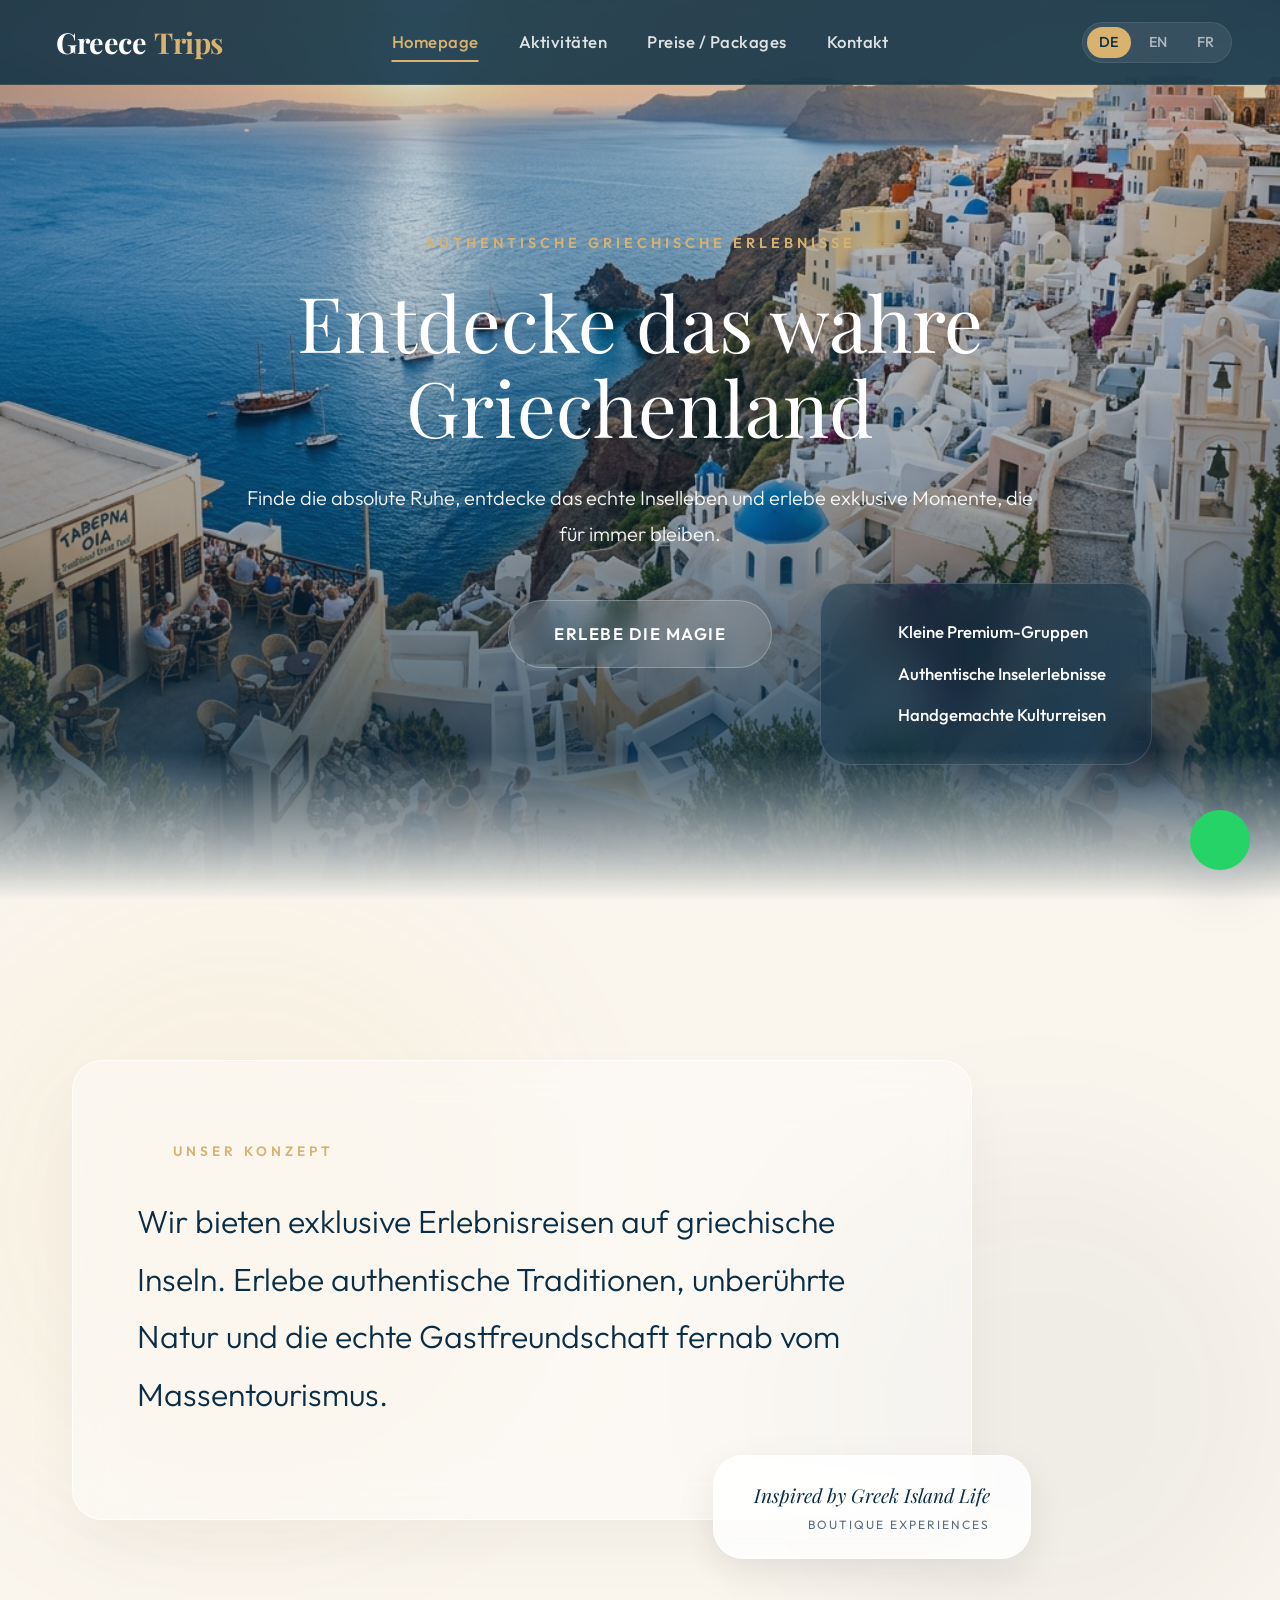
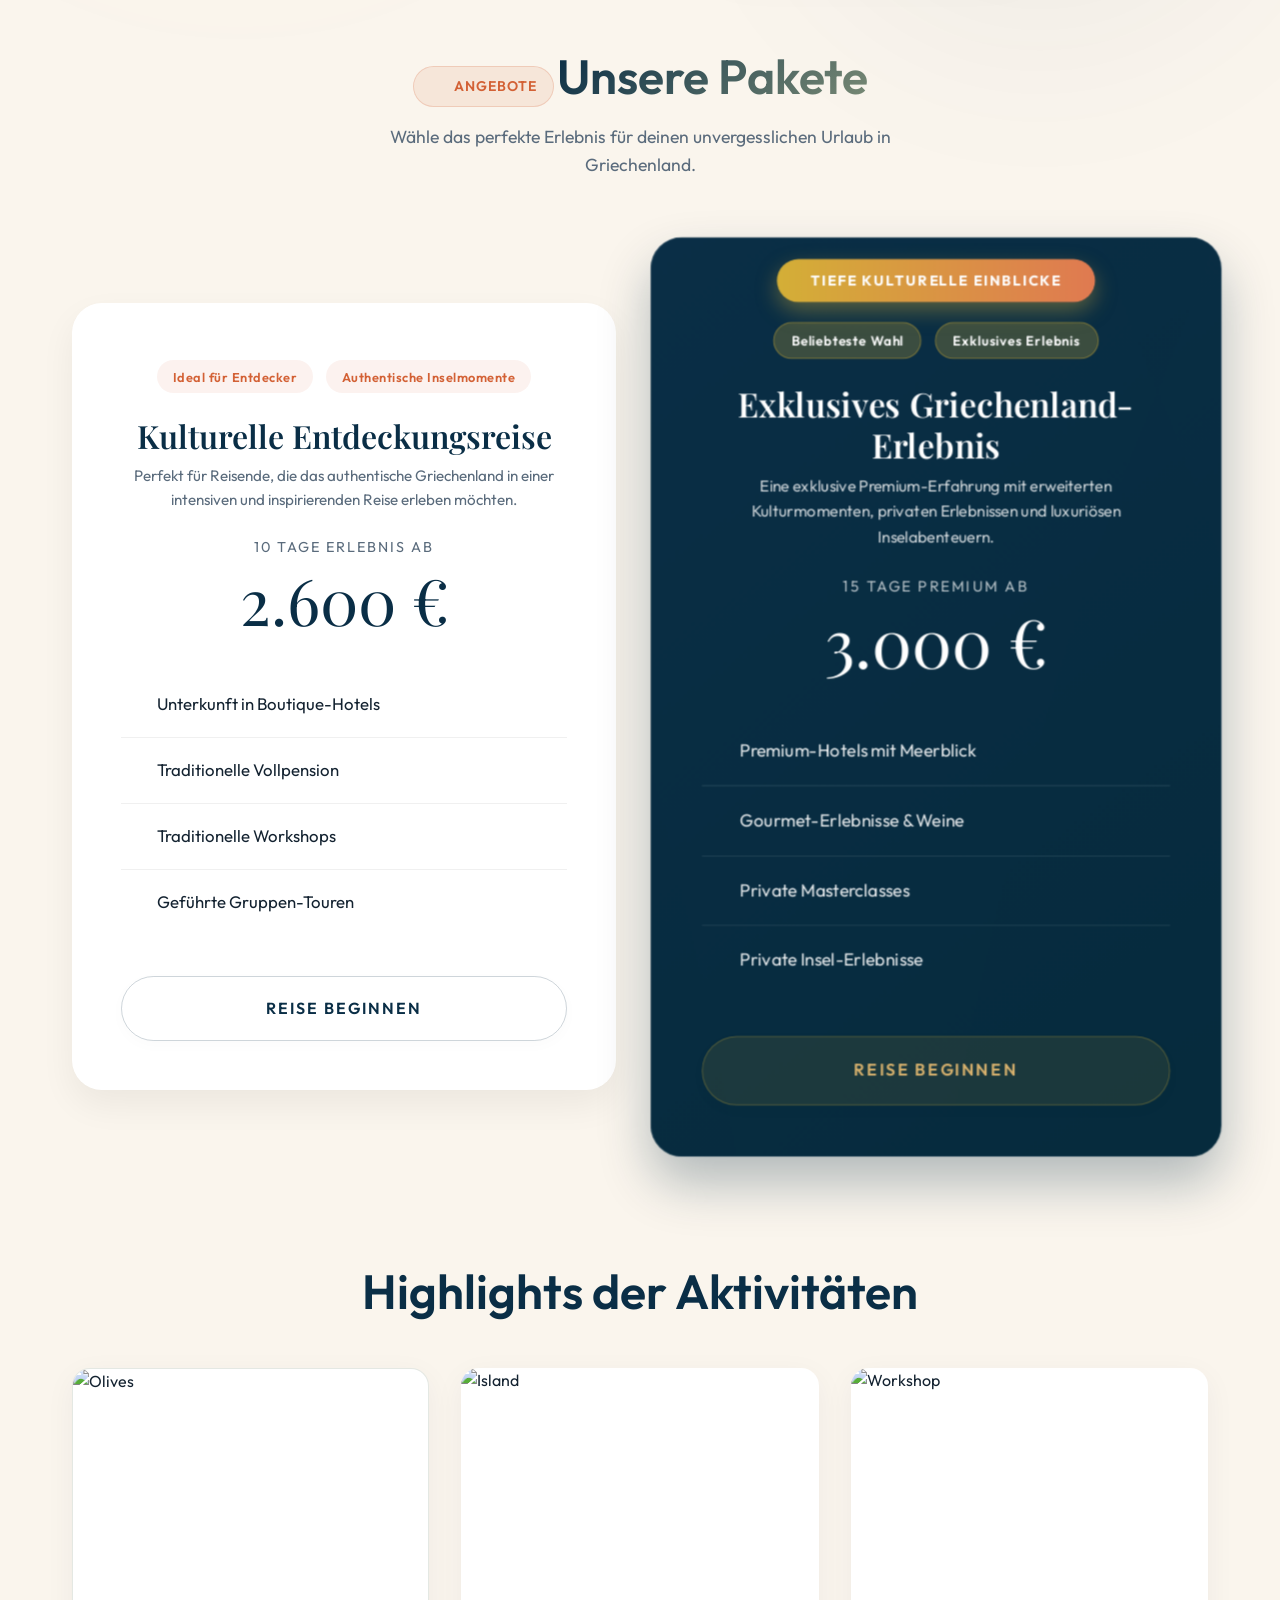
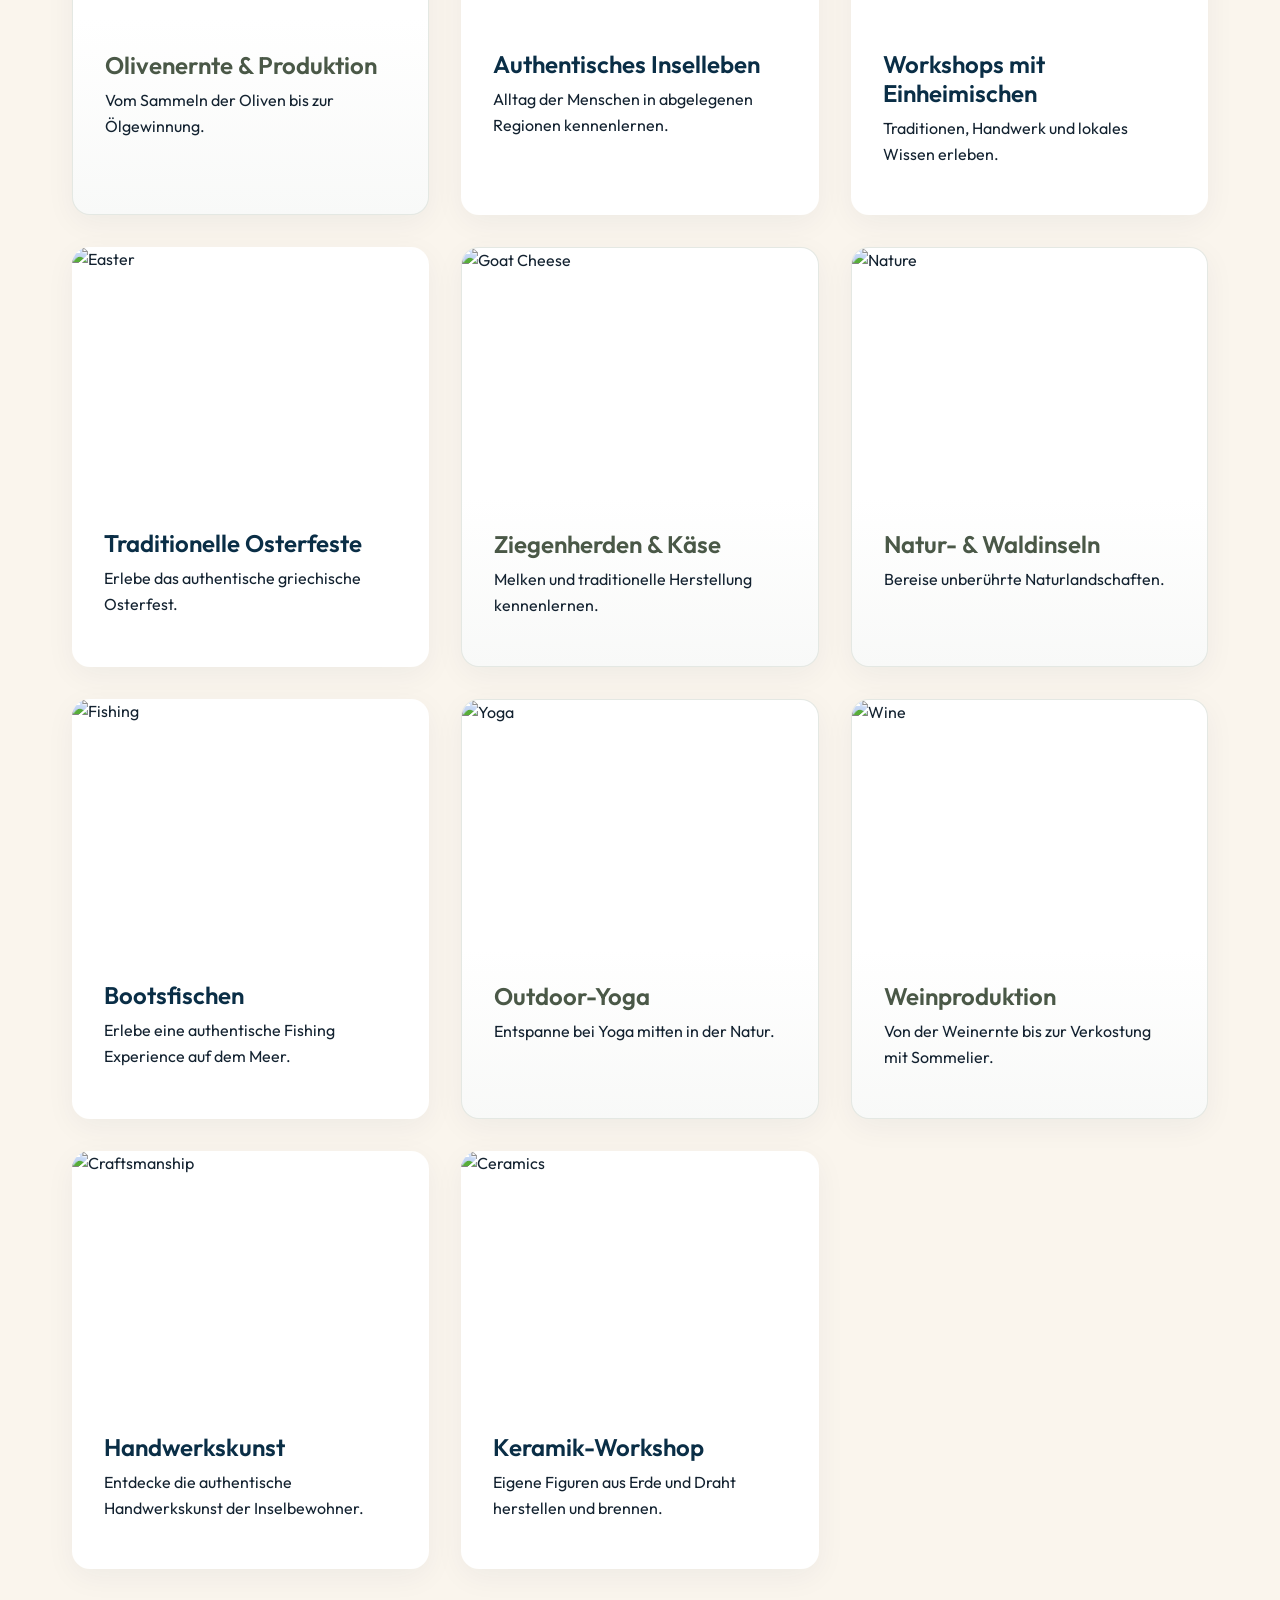
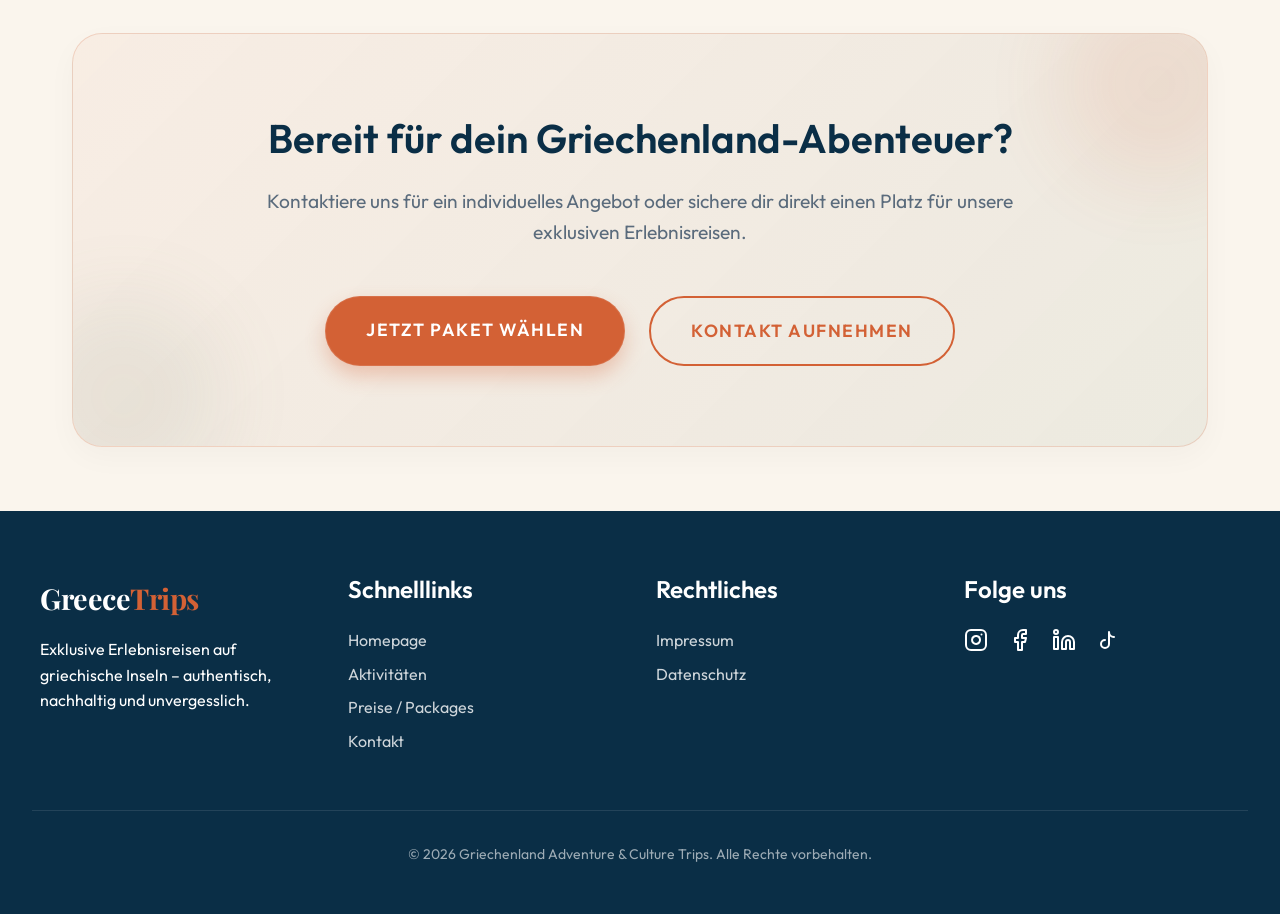
==== commit 522cfebd: "style: remove header cta button from all pages" ====
--- a/index.html
+++ b/index.html
@@ -32,7 +32,6 @@
                     <button class="lang-btn" onclick="changeLanguage('en')">EN</button>
                     <button class="lang-btn" onclick="changeLanguage('fr')">FR</button>
                 </div>
-                <a href="contact.html" class="header-cta" data-i18n="cta.btn.contact">Kontakt aufnehmen</a>
             </div>
 
             <button class="mobile-menu-btn">
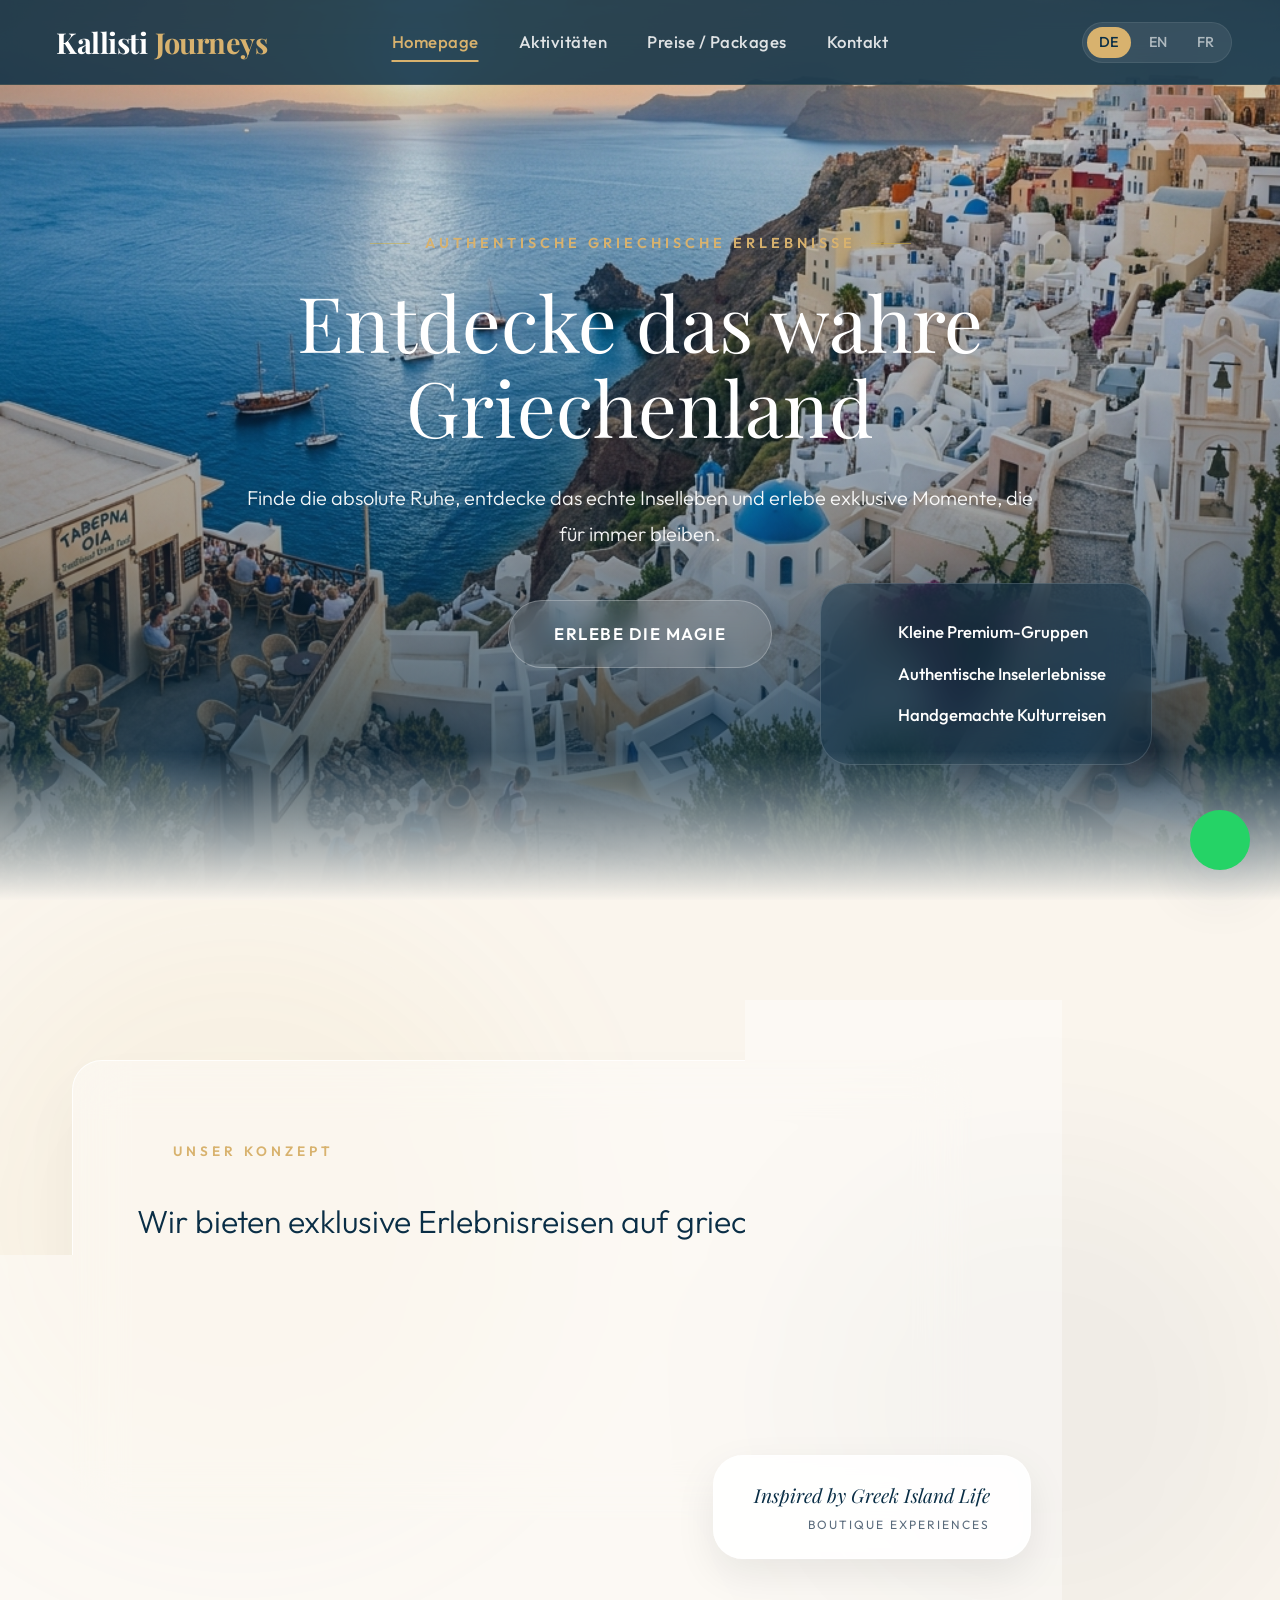
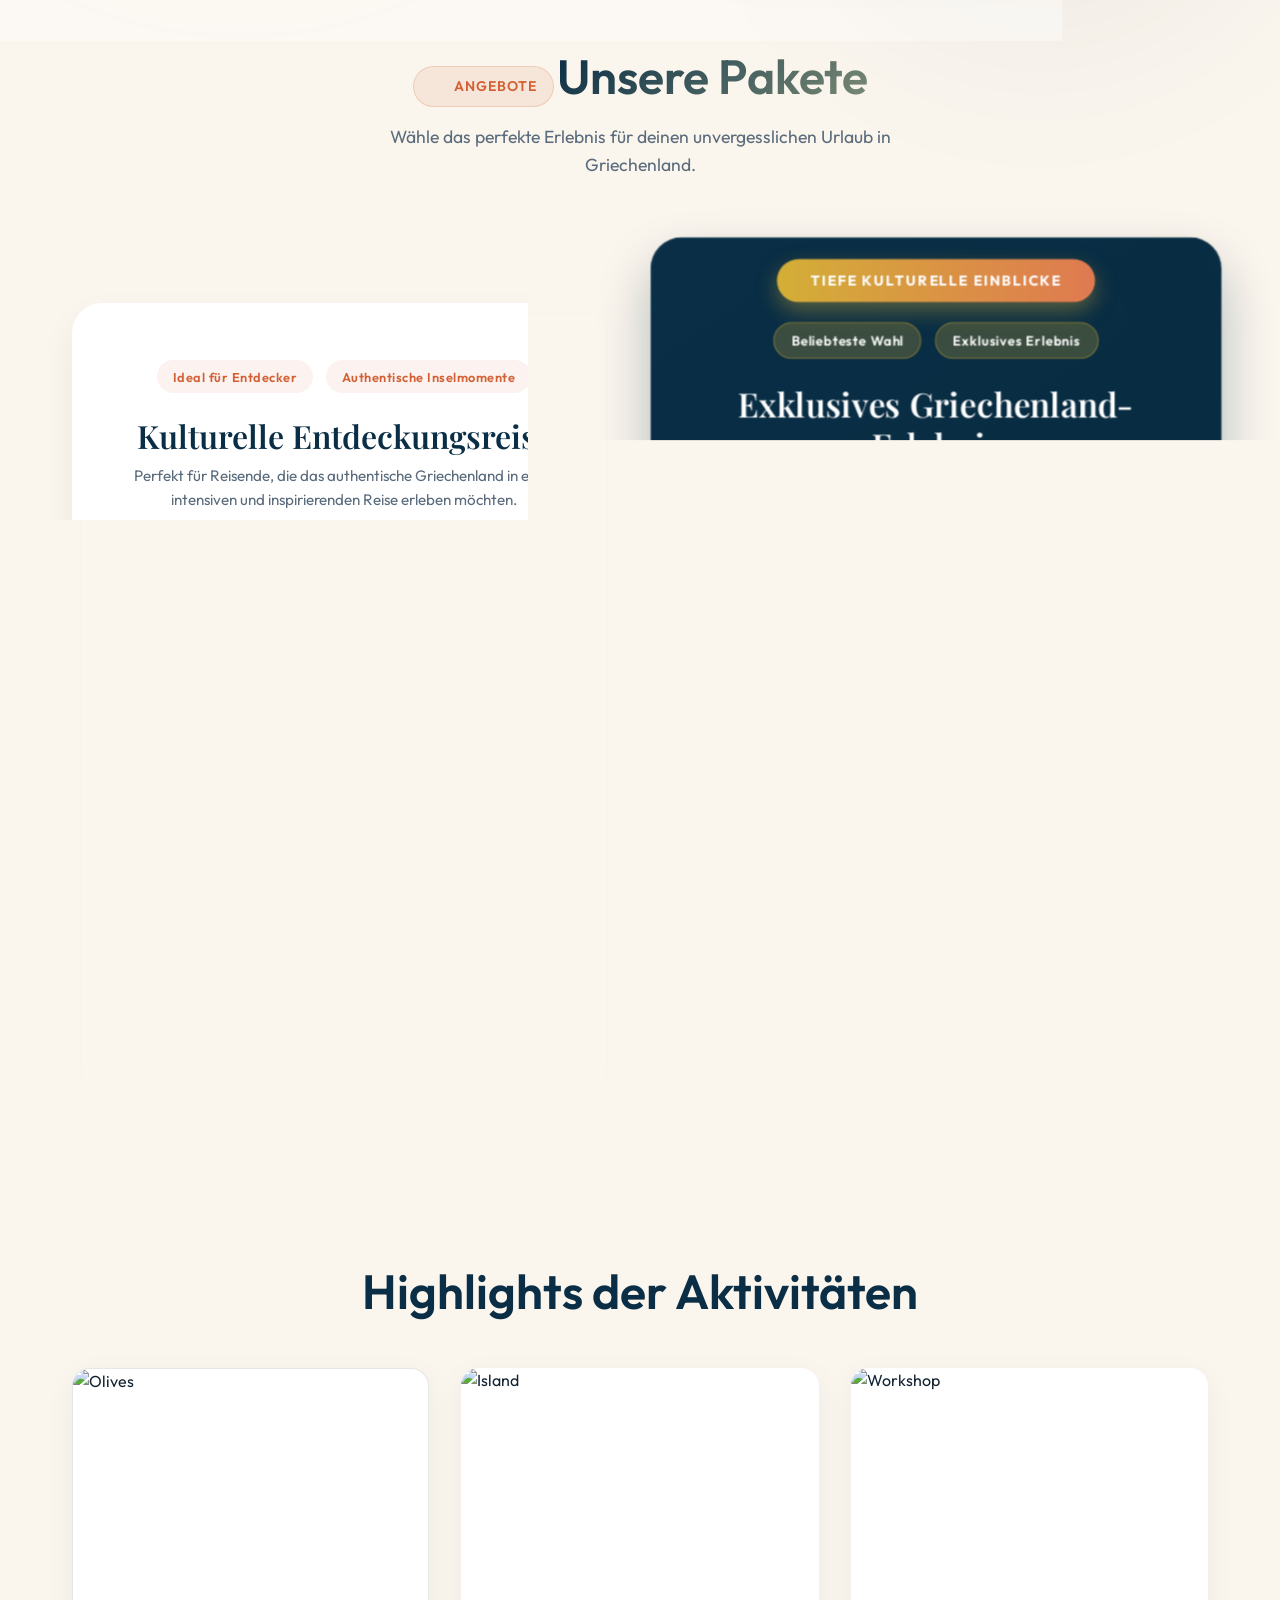
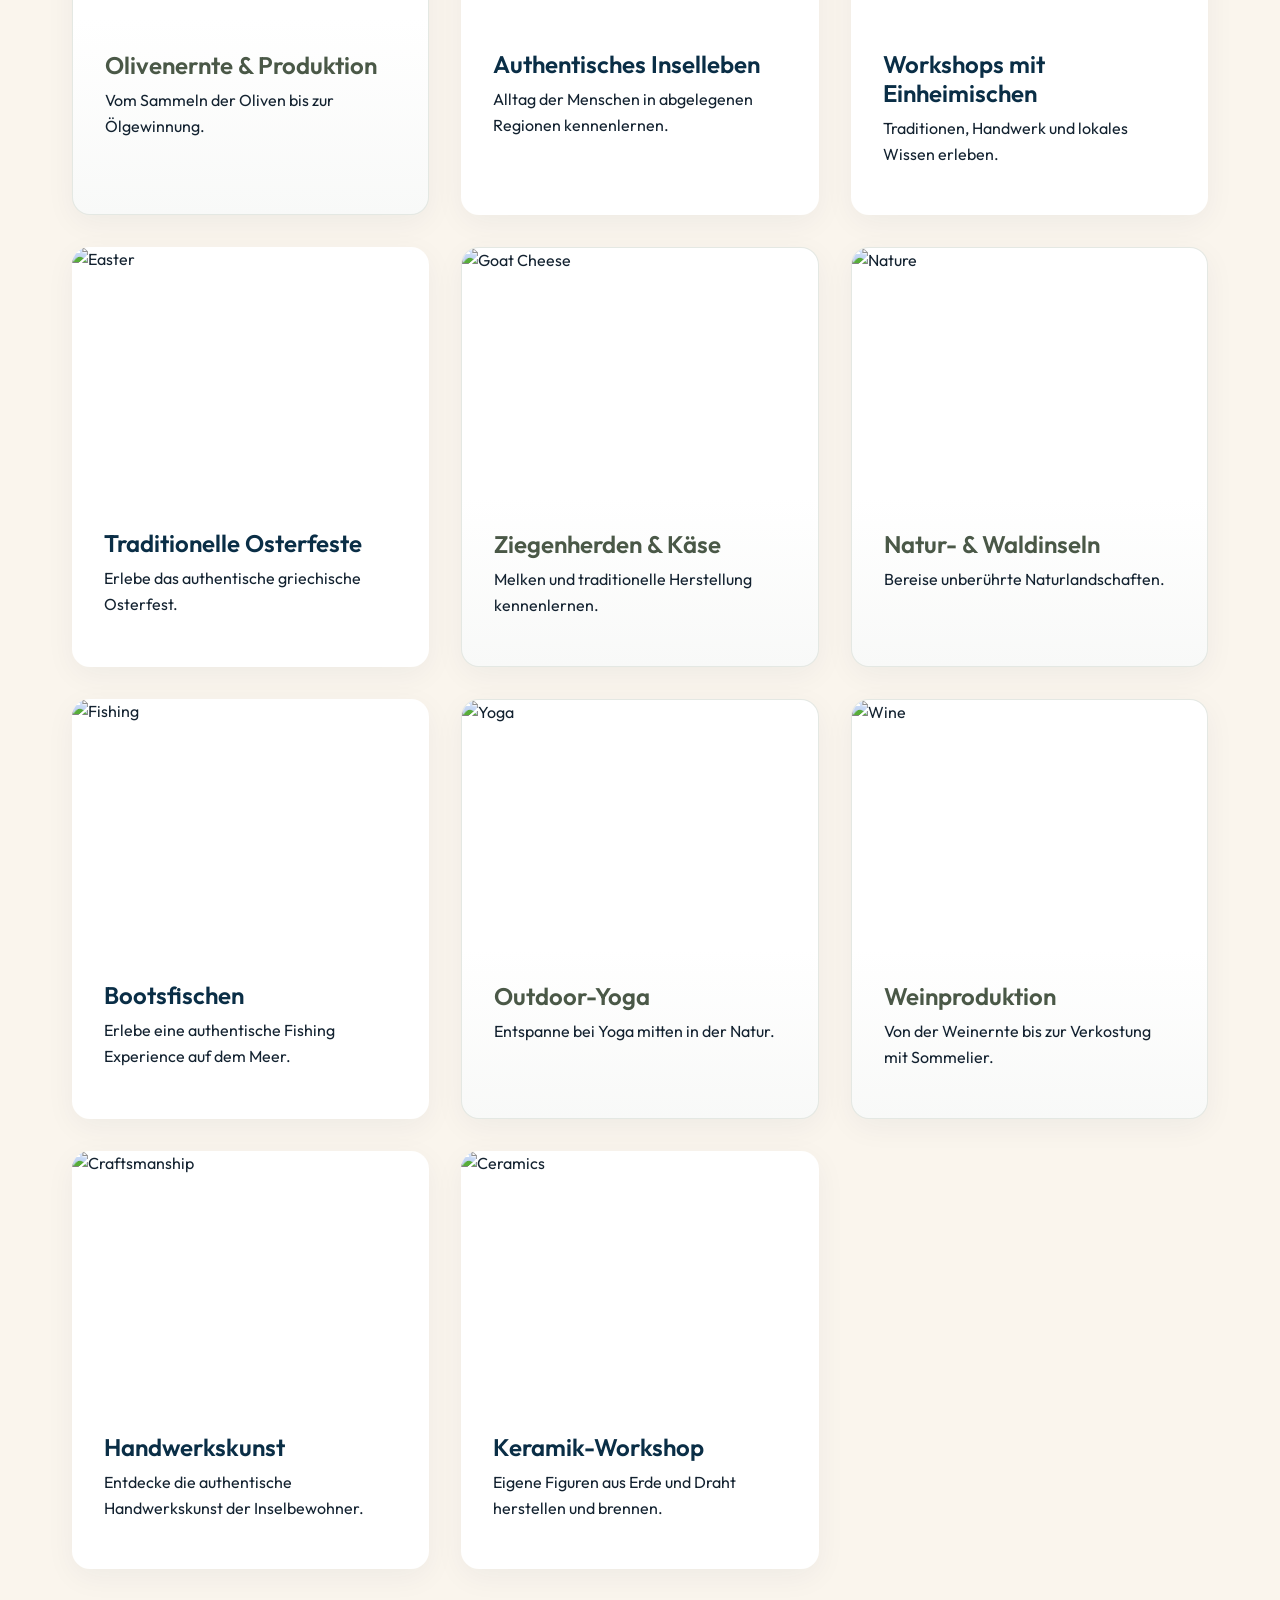
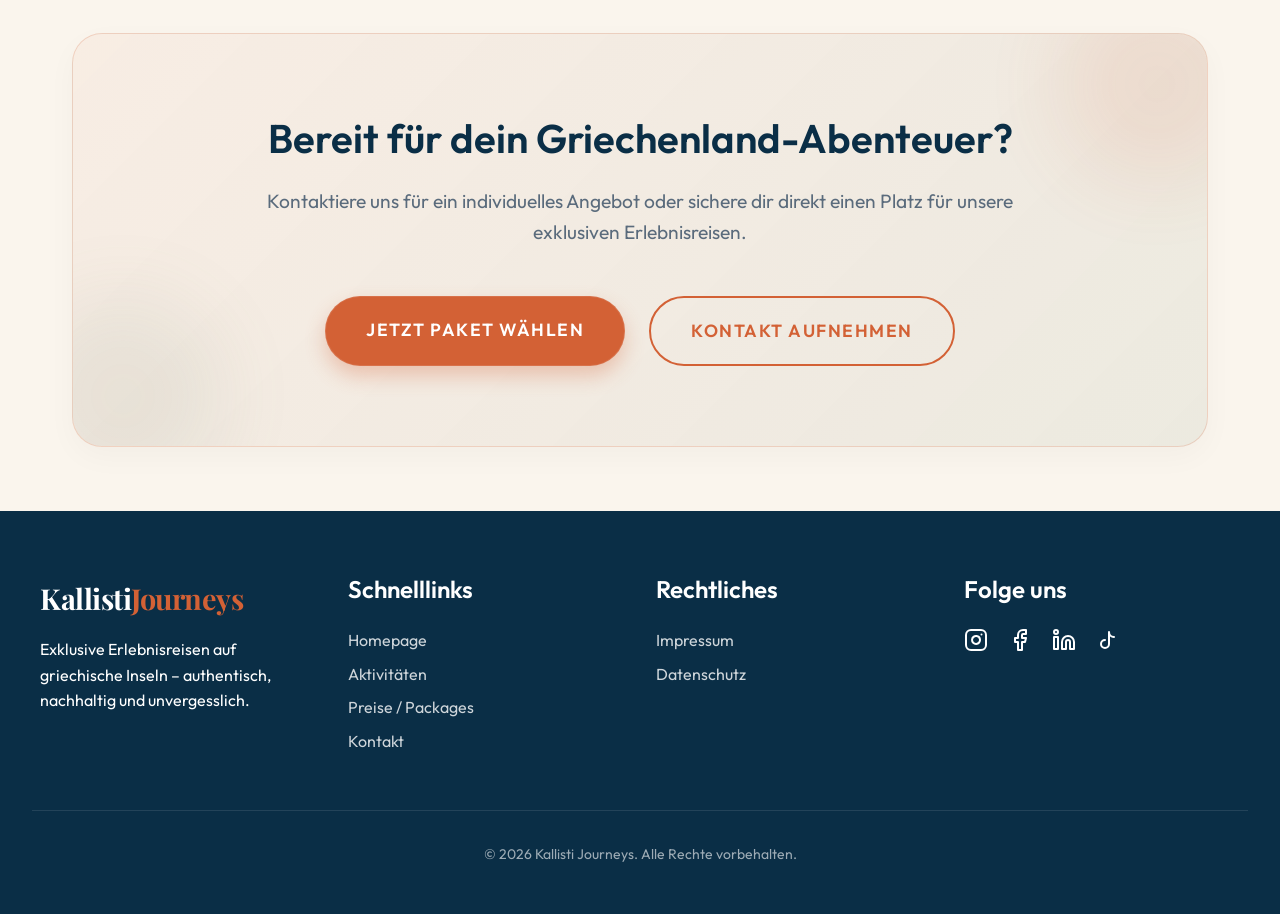
==== commit 3e844c73: "brand: rename website to Kallisti Journeys" ====
--- a/index.html
+++ b/index.html
@@ -3,7 +3,7 @@
 <head>
     <meta charset="UTF-8">
     <meta name="viewport" content="width=device-width, initial-scale=1.0">
-    <title>Griechenland Adventure & Culture Trips</title>
+    <title>Kallisti Journeys - Boutique Mediterranean Experiences</title>
     <link rel="stylesheet" href="css/style.css">
     <link rel="icon" type="image/svg+xml" href="images/favicon.svg">
     <!-- Lucide Icons -->
@@ -16,7 +16,7 @@
         <div class="nav-container">
             <a href="index.html" class="logo">
                 <i data-lucide="tree-palm"></i>
-                Greece<span>Trips</span>
+                Kallisti<span>Journeys</span>
             </a>
             
             <nav class="nav-links">
@@ -294,7 +294,7 @@
             <div class="footer-col">
                 <a href="index.html" class="logo" style="color: white; margin-bottom: 1rem;">
                     <i data-lucide="tree-palm"></i>
-                    Greece<span style="color: var(--color-accent)">Trips</span>
+                    Kallisti<span style="color: var(--color-accent)">Journeys</span>
                 </a>
                 <p data-i18n="footer.desc">Authentische Erlebnisse auf griechischen Inseln.</p>
             </div>
@@ -329,7 +329,7 @@
             </div>
         </div>
         <div class="footer-bottom">
-            <p data-i18n="footer.rights">© 2026 Griechenland Adventure & Culture Trips. Alle Rechte vorbehalten.</p>
+            <p data-i18n="footer.rights">© 2026 Kallisti Journeys. Alle Rechte vorbehalten.</p>
         </div>
     </footer>
 
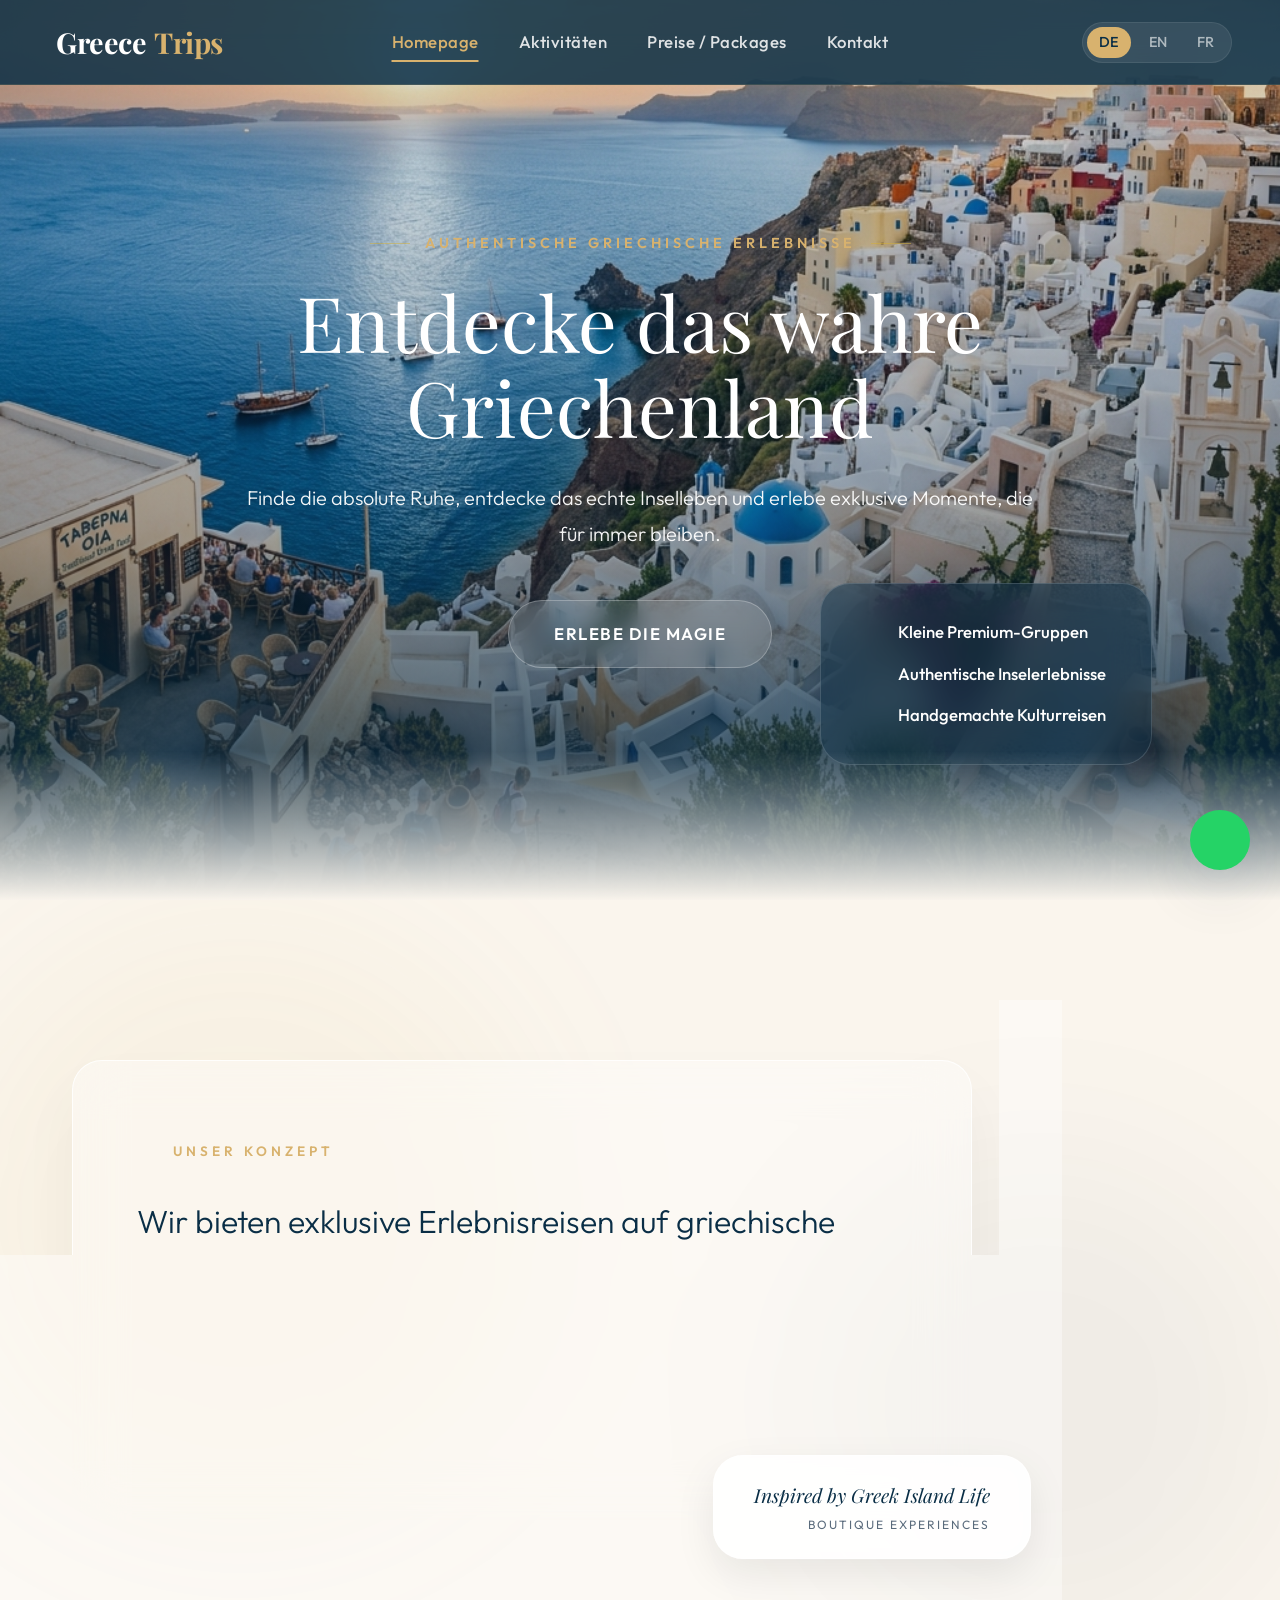
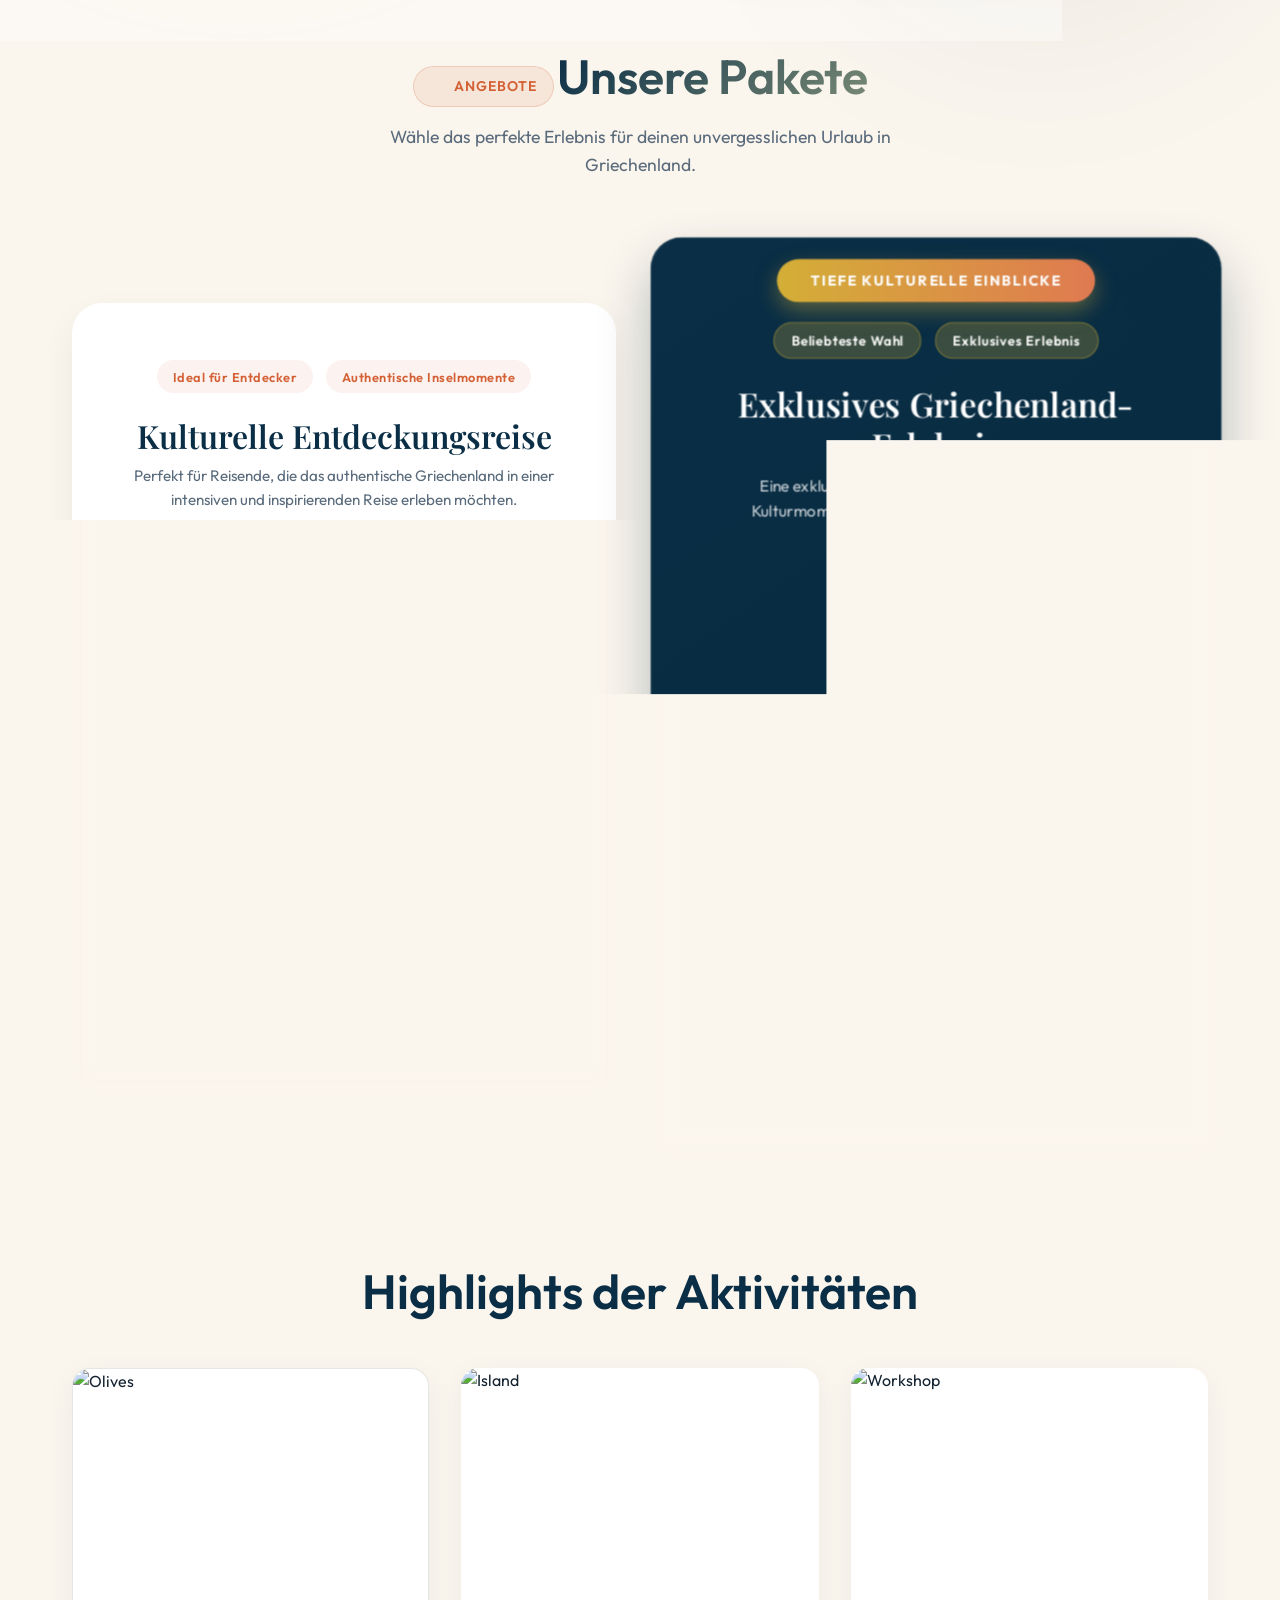
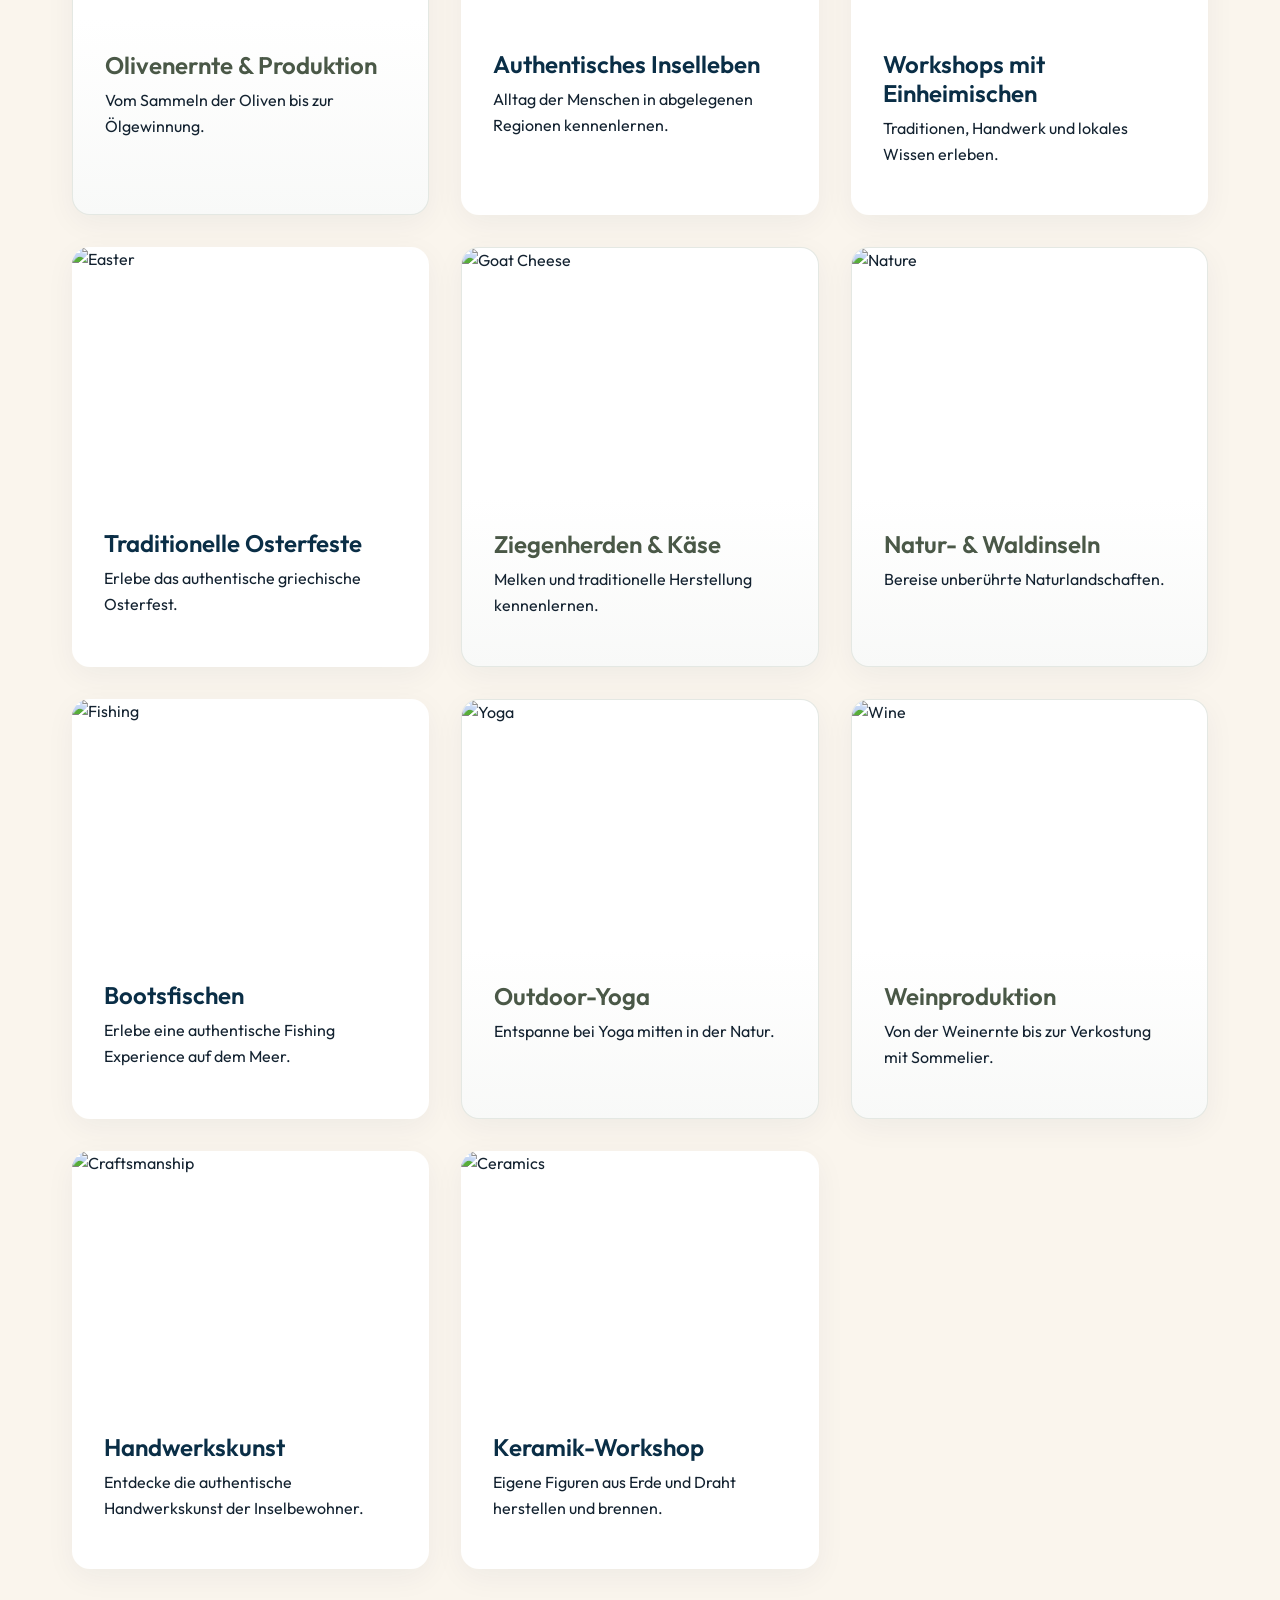
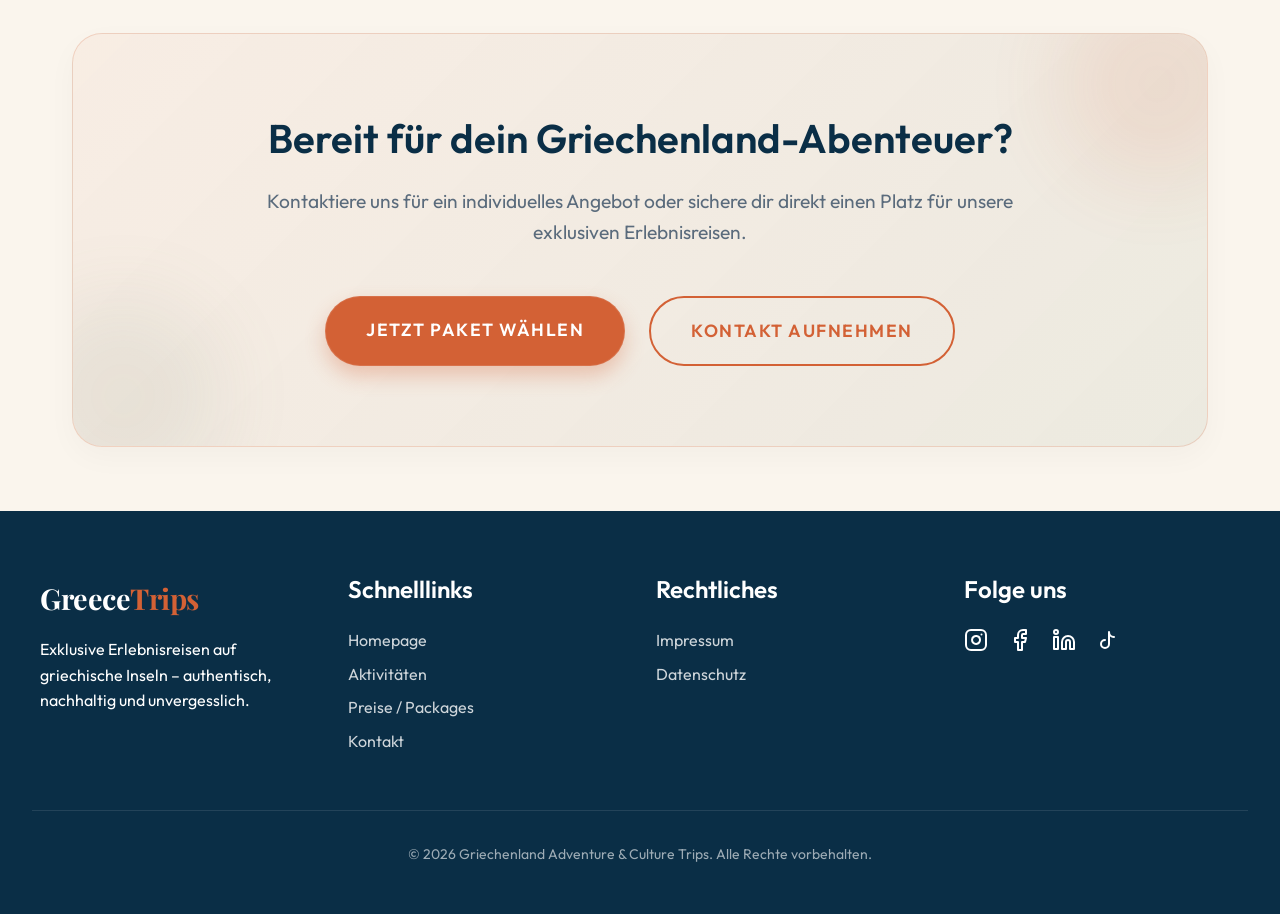
==== commit 41eca5b9: "style: restore original website name (Greece Trips) and page titles" ====
--- a/index.html
+++ b/index.html
@@ -3,7 +3,7 @@
 <head>
     <meta charset="UTF-8">
     <meta name="viewport" content="width=device-width, initial-scale=1.0">
-    <title>Kallisti Journeys - Boutique Mediterranean Experiences</title>
+    <title>Griechenland Adventure & Culture Trips</title>
     <link rel="stylesheet" href="css/style.css">
     <link rel="icon" type="image/svg+xml" href="images/favicon.svg">
     <!-- Lucide Icons -->
@@ -16,7 +16,7 @@
         <div class="nav-container">
             <a href="index.html" class="logo">
                 <i data-lucide="tree-palm"></i>
-                Kallisti<span>Journeys</span>
+                Greece<span>Trips</span>
             </a>
             
             <nav class="nav-links">
@@ -294,7 +294,7 @@
             <div class="footer-col">
                 <a href="index.html" class="logo" style="color: white; margin-bottom: 1rem;">
                     <i data-lucide="tree-palm"></i>
-                    Kallisti<span style="color: var(--color-accent)">Journeys</span>
+                    Greece<span style="color: var(--color-accent)">Trips</span>
                 </a>
                 <p data-i18n="footer.desc">Authentische Erlebnisse auf griechischen Inseln.</p>
             </div>
@@ -329,7 +329,7 @@
             </div>
         </div>
         <div class="footer-bottom">
-            <p data-i18n="footer.rights">© 2026 Kallisti Journeys. Alle Rechte vorbehalten.</p>
+            <p data-i18n="footer.rights">© 2026 Griechenland Adventure & Culture Trips. Alle Rechte vorbehalten.</p>
         </div>
     </footer>
 
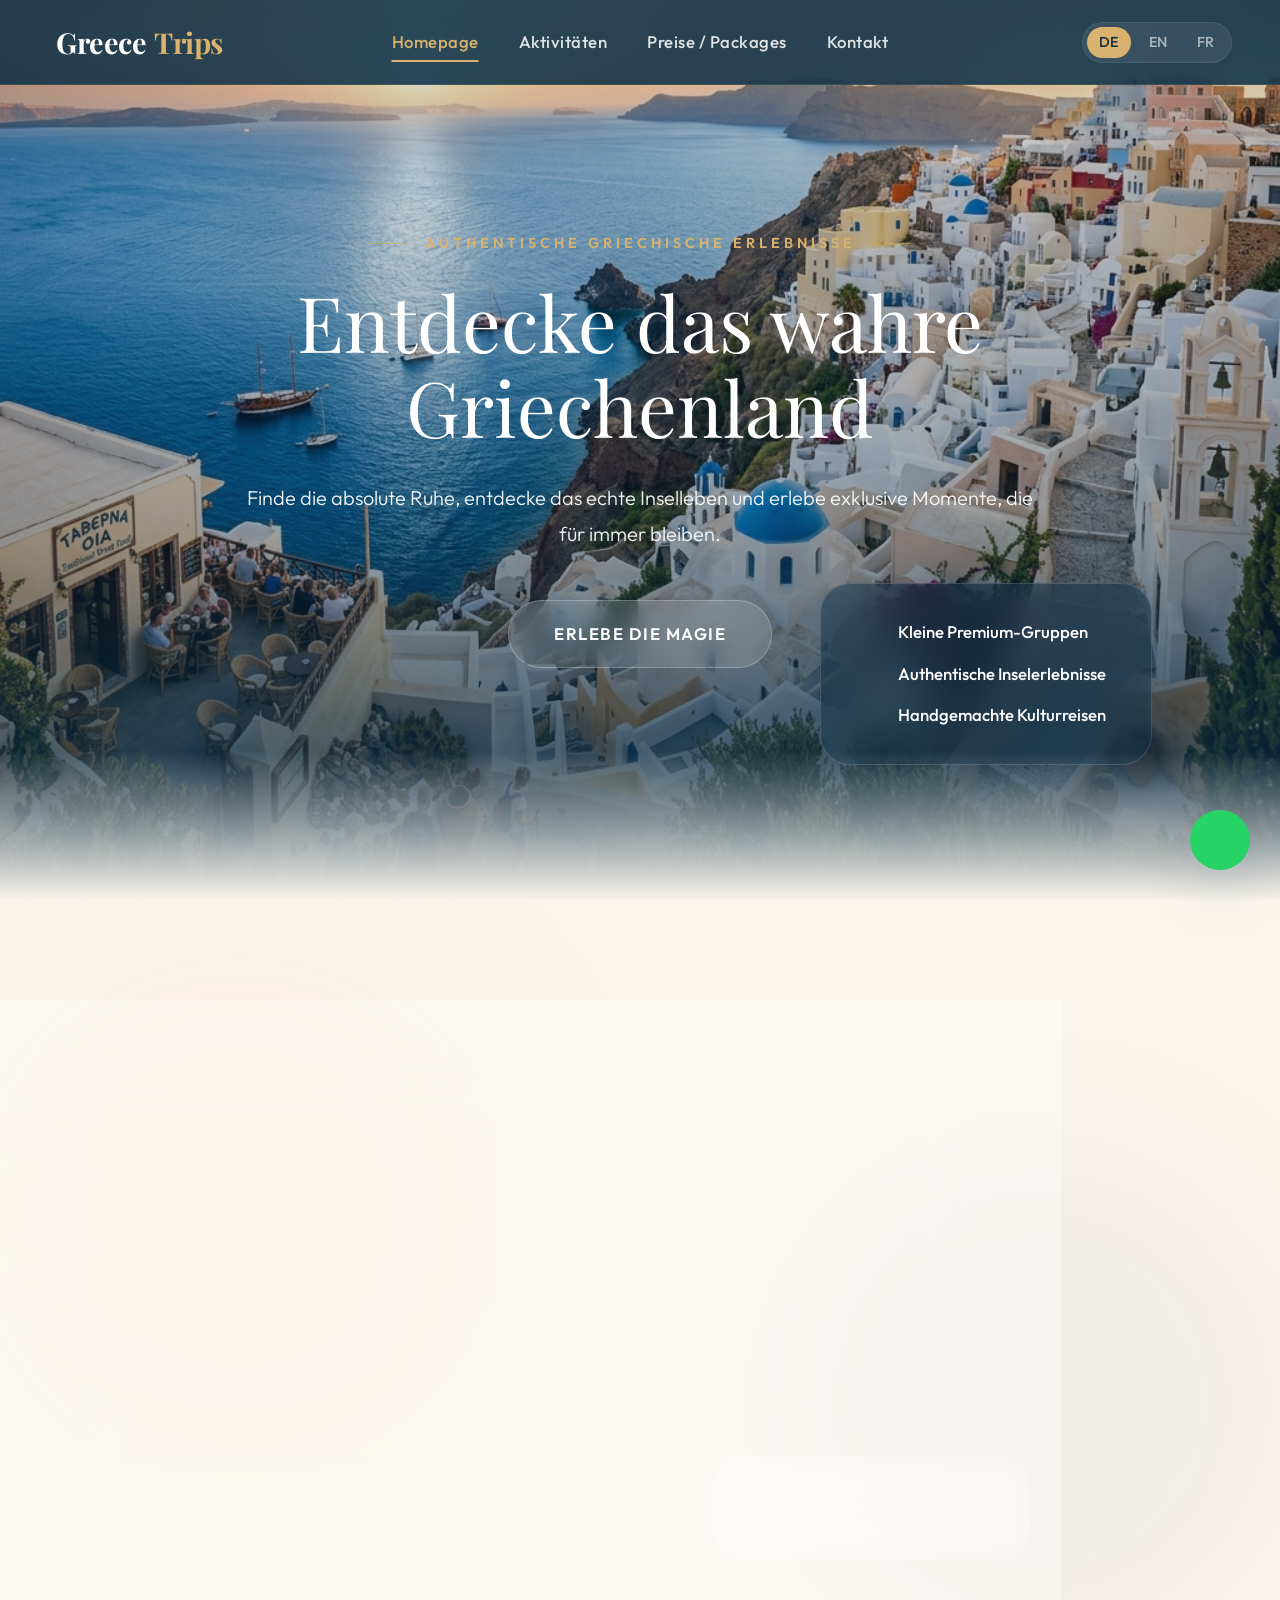
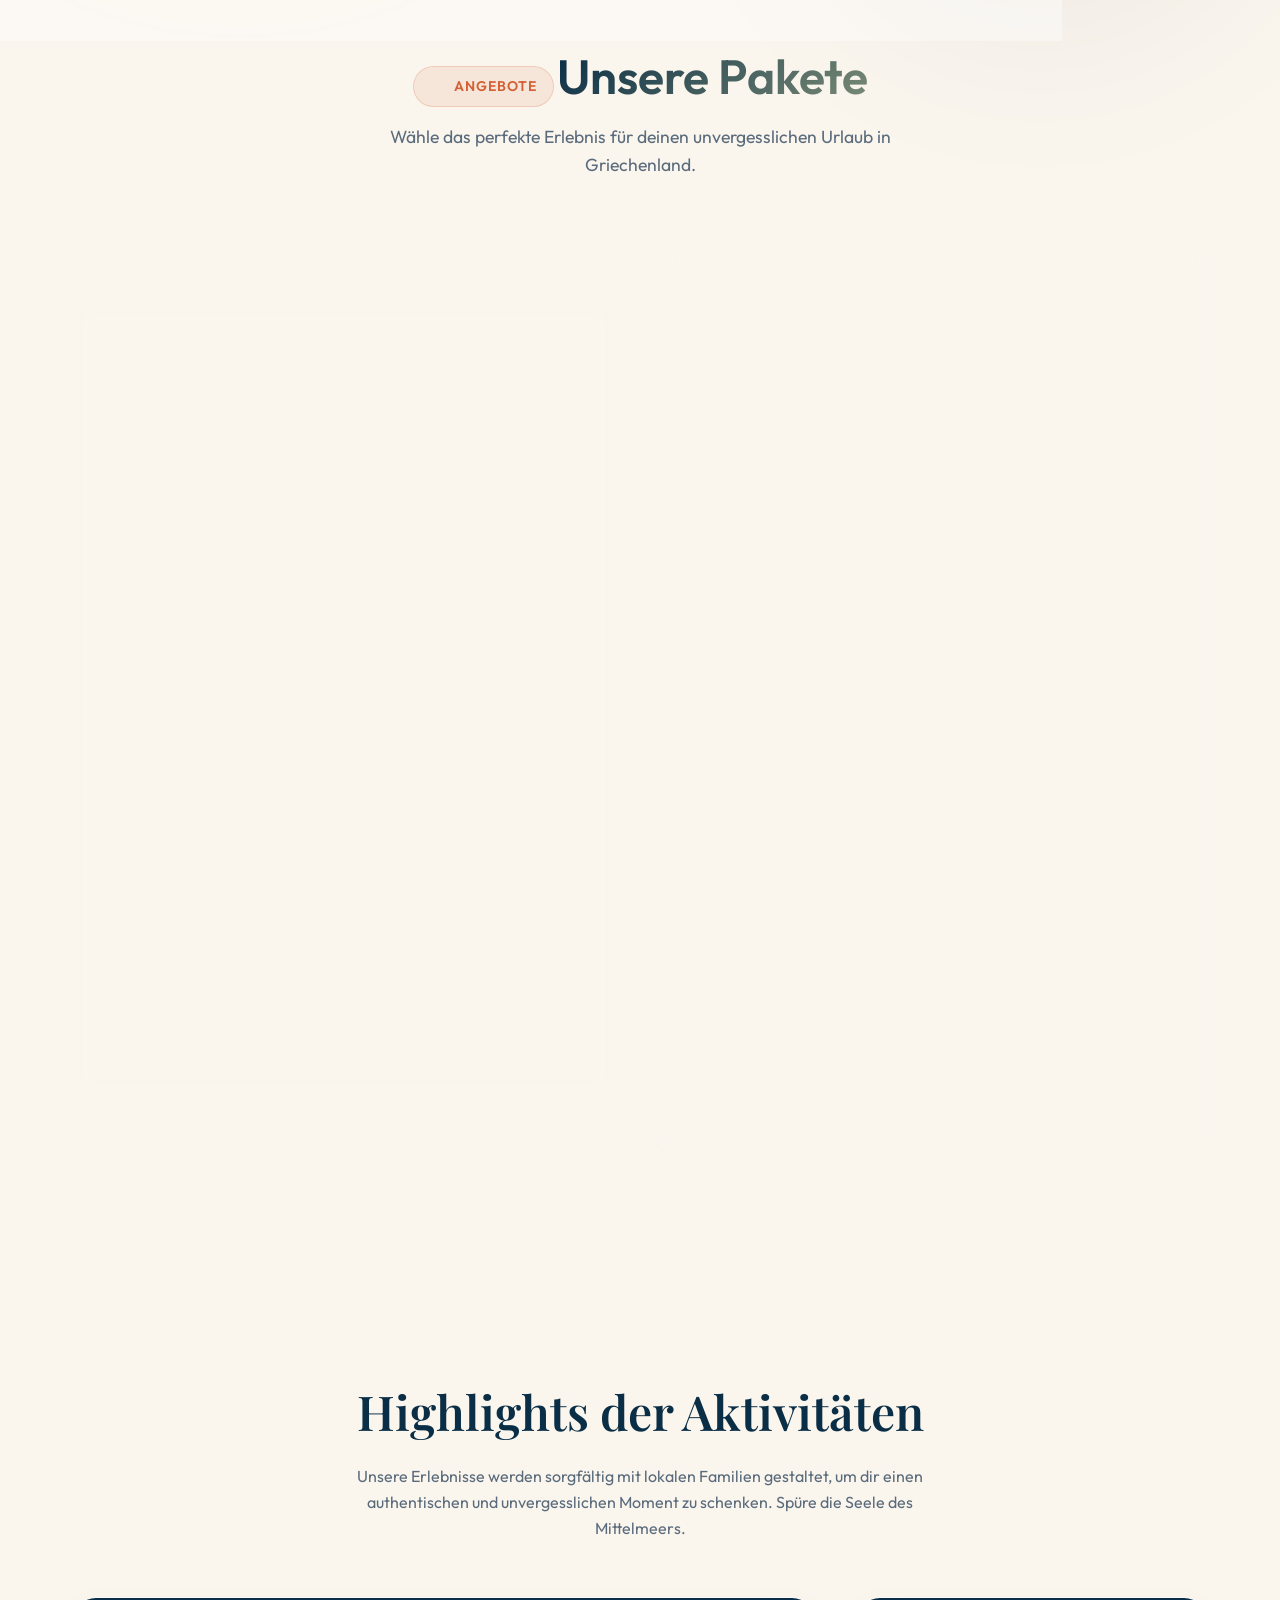
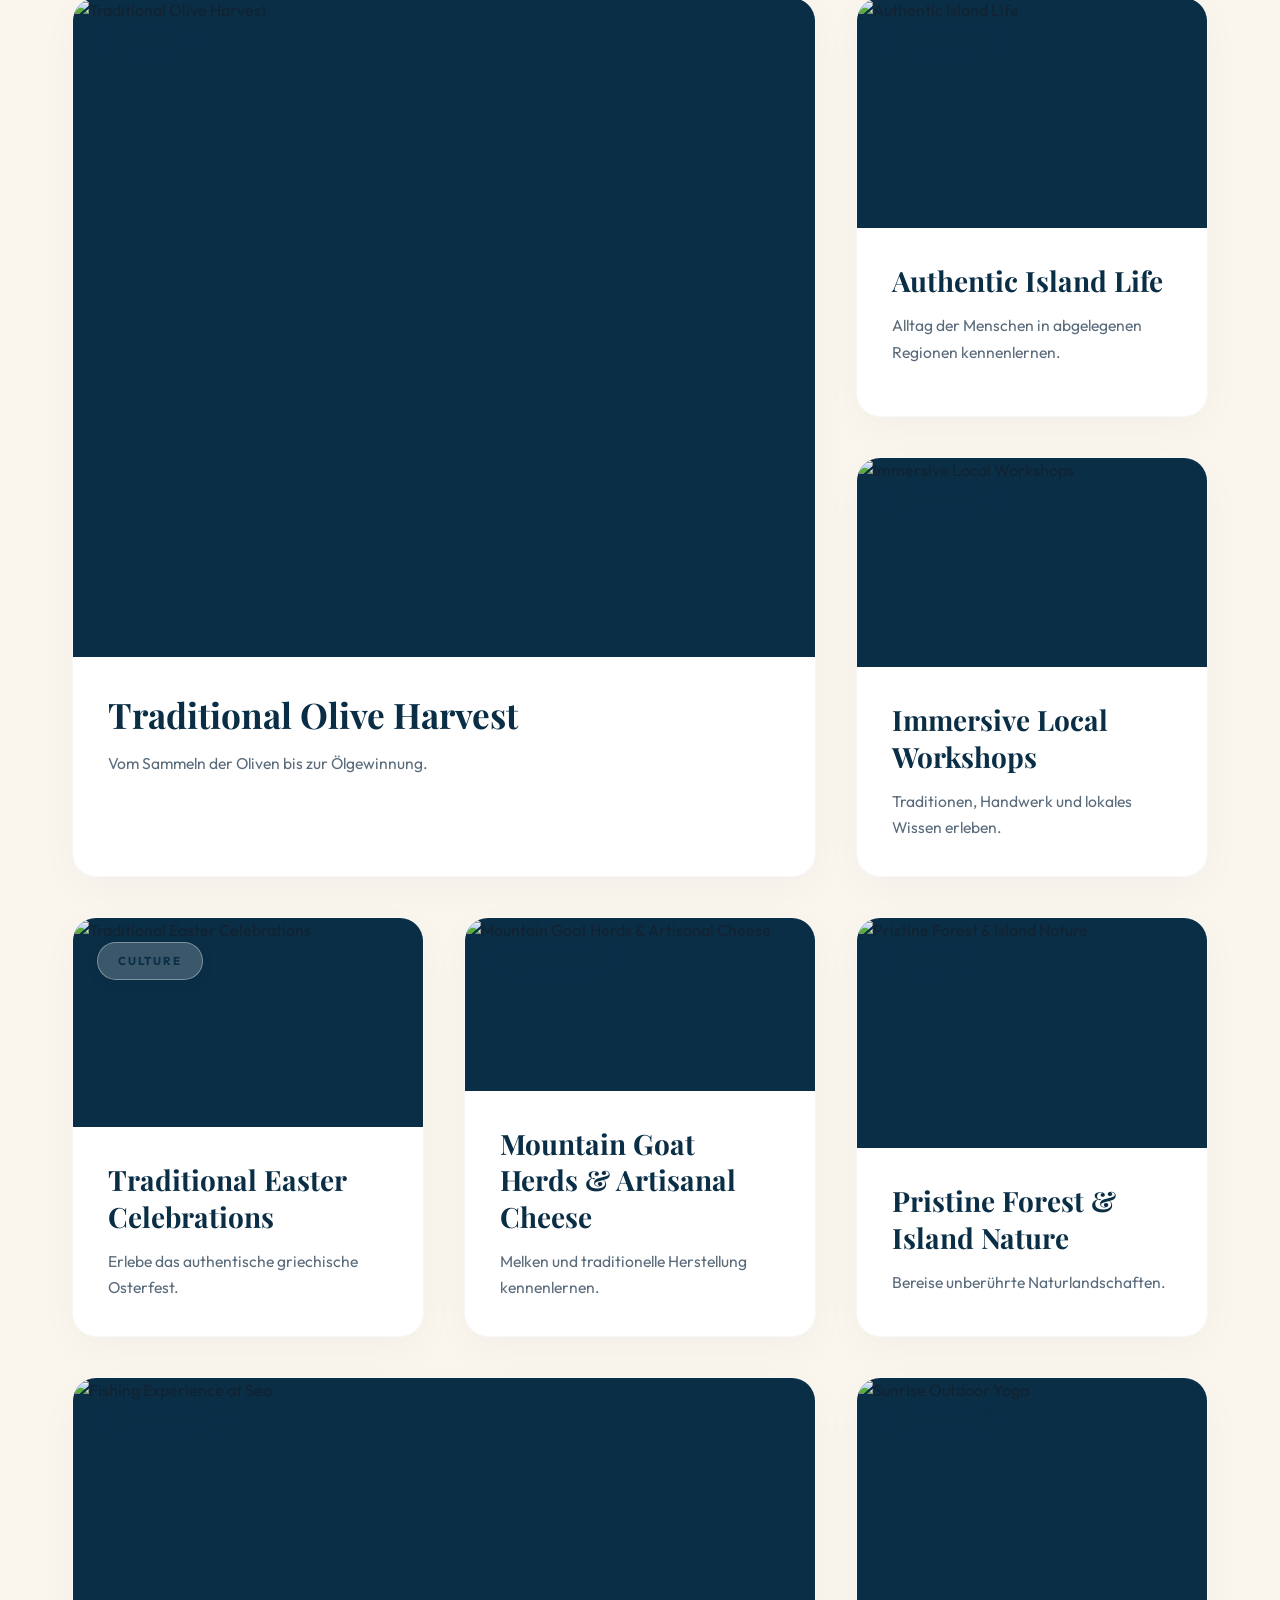
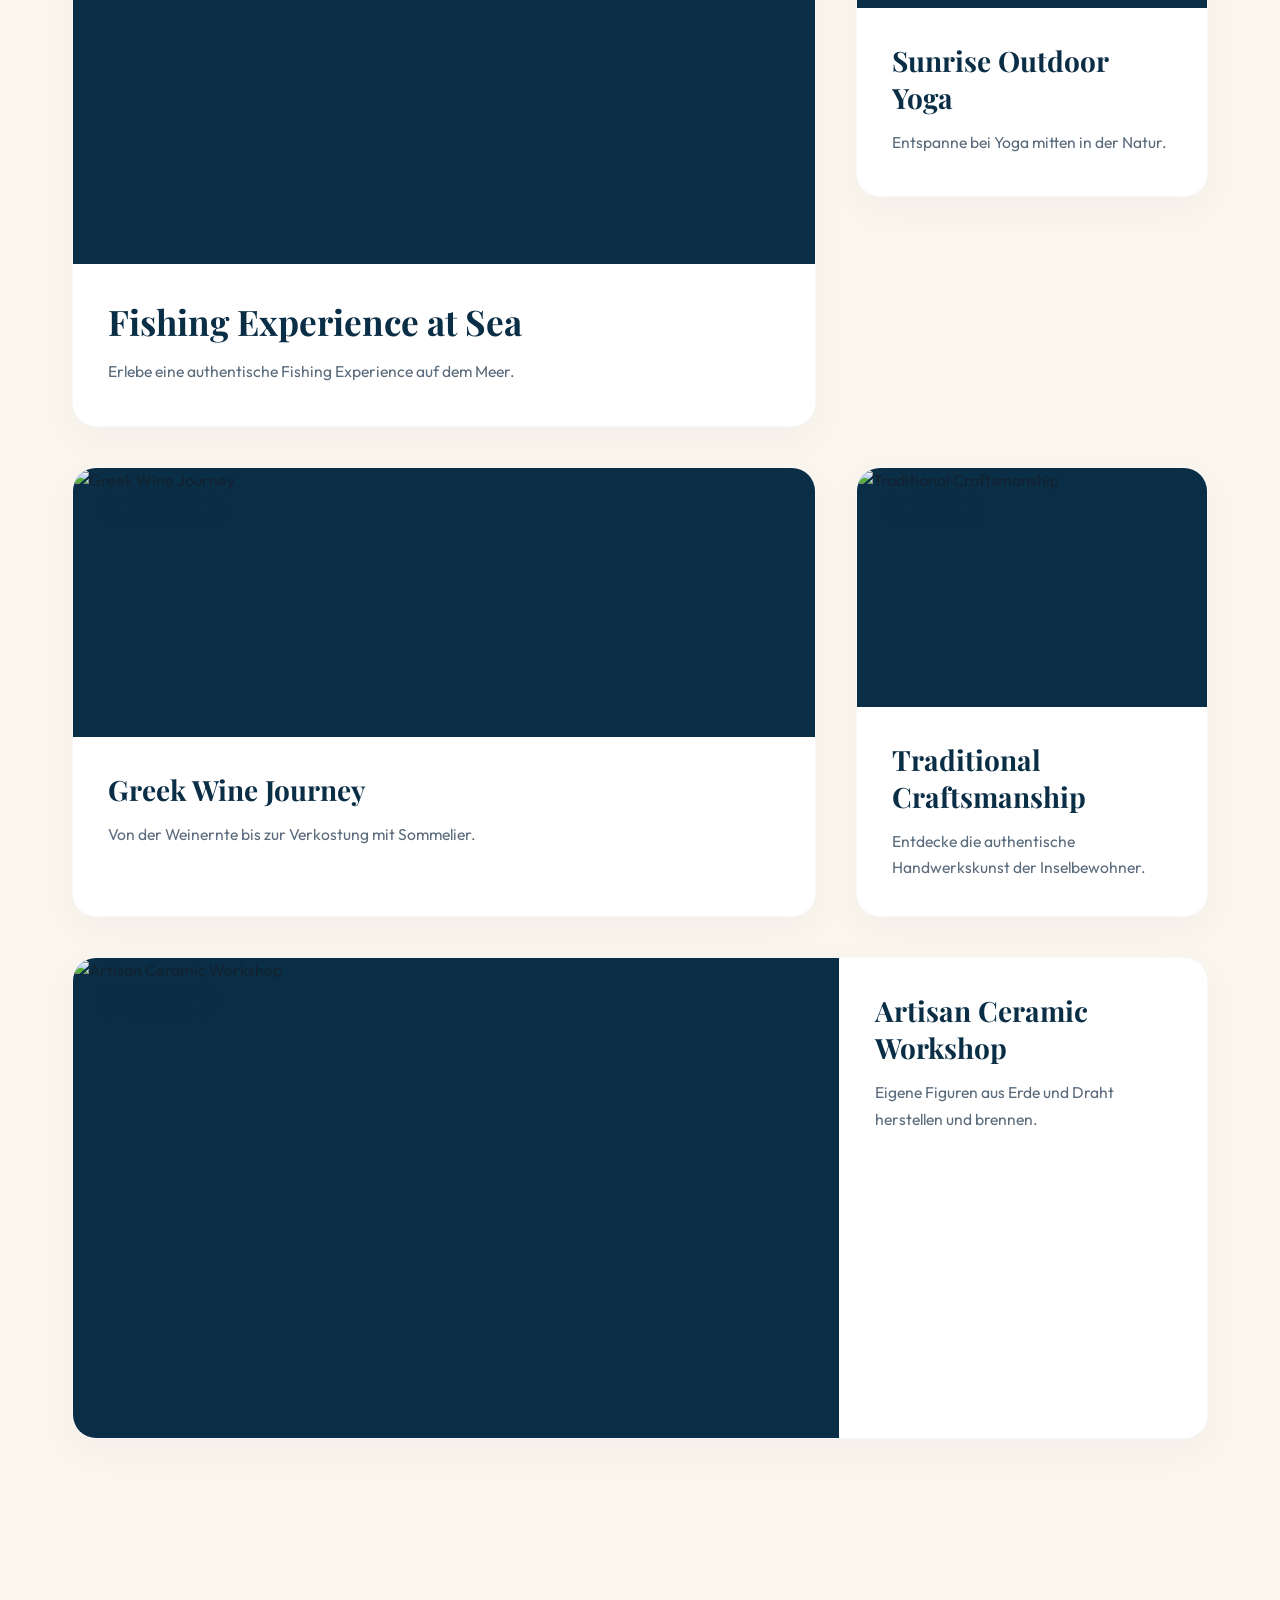
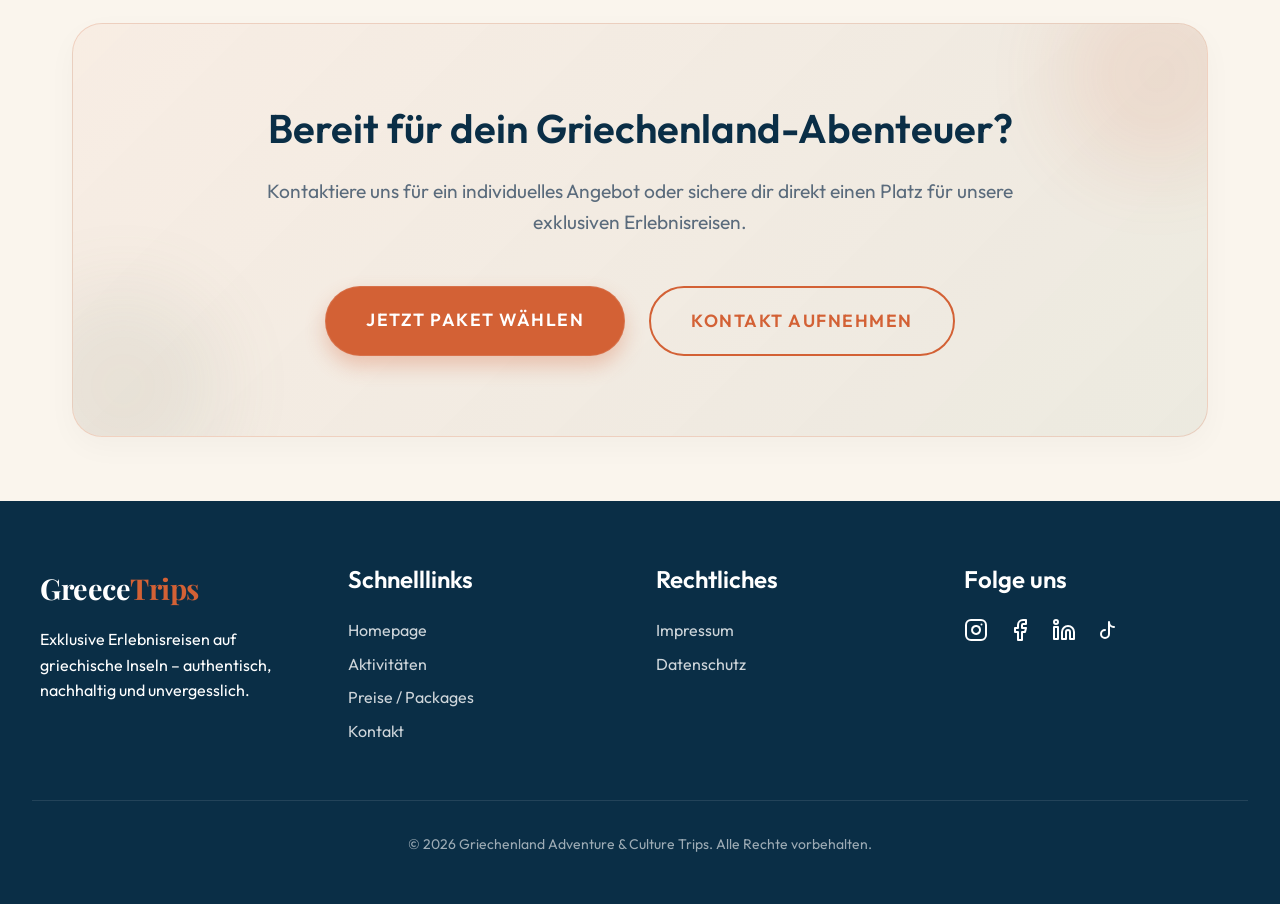
==== commit 9fc61745: "Redesign activities section to luxurious asymmetric editorial travel magazine layout" ====
--- a/index.html
+++ b/index.html
@@ -138,134 +138,146 @@
         </section>
 
         <!-- Activities Highlights -->
-        <section class="container">
-            <div class="section-title">
-                <h2 data-i18n="home.activities.title">Highlights der Aktivitäten</h2>
-            </div>
-            
-            <div class="grid-3">
-                <!-- 1. Olive -->
-                <div class="card card-sage-olive">
-                    <div class="card-img-wrapper">
-                        <img src="https://i.pinimg.com/1200x/9a/4b/82/9a4b825e1d4ea3909dfa67b39c7a24a3.jpg" alt="Olives" class="card-img">
-                    </div>
-                    <div class="card-content">
-                        <h3 class="card-title" data-i18n="act.olive.title">Olivenernte & Produktion</h3>
-                        <p data-i18n="act.olive.desc">Vom Sammeln der Oliven bis zur Ölgewinnung.</p>
-                    </div>
-                </div>
-
-                <!-- 2. Island Life -->
-                <div class="card">
-                    <div class="card-img-wrapper">
-                        <img src="https://i.pinimg.com/1200x/8d/3c/04/8d3c04473be94d31334ac4586a8a901c.jpg" alt="Island" class="card-img">
-                    </div>
-                    <div class="card-content">
-                        <h3 class="card-title" data-i18n="act.island.title">Authentisches Inselleben</h3>
-                        <p data-i18n="act.island.desc">Alltag der Menschen in abgelegenen Regionen kennenlernen.</p>
-                    </div>
-                </div>
-
-                <!-- 3. Workshops -->
-                <div class="card">
-                    <div class="card-img-wrapper">
-                        <img src="https://i.pinimg.com/736x/ee/f7/c8/eef7c8f7f3fd9a506ef3228f220638ea.jpg" alt="Workshop" class="card-img">
-                    </div>
-                    <div class="card-content">
-                        <h3 class="card-title" data-i18n="act.workshop.title">Workshops mit Einheimischen</h3>
-                        <p data-i18n="act.workshop.desc">Traditionen, Handwerk und lokales Wissen erleben.</p>
-                    </div>
-                </div>
-
-                <!-- 4. Easter -->
-                <div class="card">
-                    <div class="card-img-wrapper">
-                        <img src="https://i.pinimg.com/736x/ba/08/e1/ba08e138247f71bcf8969bbef5987cd0.jpg" alt="Easter" class="card-img">
-                    </div>
-                    <div class="card-content">
-                        <h3 class="card-title" data-i18n="act.easter.title">Traditionelle Osterfeste</h3>
-                        <p data-i18n="act.easter.desc">Erlebe das authentische griechische Osterfest.</p>
-                    </div>
-                </div>
-
-                <!-- 5. Goat & Cheese -->
-                <div class="card card-sage-olive">
-                    <div class="card-img-wrapper">
-                        <img src="https://cdn.shopify.com/s/files/1/0441/7683/4722/files/d1.jpg?v=1706178713" alt="Goat Cheese" class="card-img">
-                    </div>
-                    <div class="card-content">
-                        <h3 class="card-title" data-i18n="act.goat.title">Ziegenherden & Käse</h3>
-                        <p data-i18n="act.goat.desc">Melken und traditionelle Herstellung kennenlernen.</p>
-                    </div>
-                </div>
-
-                <!-- 6. Nature -->
-                <div class="card card-sage-olive">
-                    <div class="card-img-wrapper">
-                        <img src="https://i.pinimg.com/1200x/41/36/15/4136154288fe7beb585b522e7ff98359.jpg" alt="Nature" class="card-img">
-                    </div>
-                    <div class="card-content">
-                        <h3 class="card-title" data-i18n="act.nature.title">Natur- & Waldinseln</h3>
-                        <p data-i18n="act.nature.desc">Bereise unberührte Naturlandschaften.</p>
-                    </div>
-                </div>
-
-                <!-- 7. Fishing -->
-                <div class="card">
-                    <div class="card-img-wrapper">
-                        <img src="https://i.pinimg.com/736x/ae/d1/72/aed172eadb6de0f73cef4fa4a2e7cb53.jpg" alt="Fishing" class="card-img" style="object-position: center 80%;">
-                    </div>
-                    <div class="card-content">
-                        <h3 class="card-title" data-i18n="act.fishing.title">Bootsfischen</h3>
-                        <p data-i18n="act.fishing.desc">Erlebe eine authentische Fishing Experience auf dem Meer.</p>
-                    </div>
-                </div>
-
-                <!-- 8. Yoga -->
-                <div class="card card-sage-olive">
-                    <div class="card-img-wrapper">
-                        <img src="https://i.pinimg.com/736x/13/e6/08/13e60845ffa1bb30808351784ec67ee2.jpg" alt="Yoga" class="card-img" style="object-position: center 80%;">
-                    </div>
-                    <div class="card-content">
-                        <h3 class="card-title" data-i18n="act.yoga.title">Outdoor-Yoga</h3>
-                        <p data-i18n="act.yoga.desc">Entspanne bei Yoga mitten in der Natur.</p>
-                    </div>
-                </div>
-
-                <!-- 9. Wine -->
-                <div class="card card-sage-olive">
-                    <div class="card-img-wrapper">
-                        <img src="https://i.pinimg.com/1200x/47/16/d6/4716d6c02dd8689059cf7d2d761e28e4.jpg" alt="Wine" class="card-img" style="object-position: center 80%;">
-                    </div>
-                    <div class="card-content">
-                        <h3 class="card-title" data-i18n="act.wine.title">Weinproduktion</h3>
-                        <p data-i18n="act.wine.desc">Von der Weinernte bis zur Verkostung mit Sommelier.</p>
-                    </div>
-                </div>
-
-                <!-- 10. Craftsmanship -->
-                <div class="card">
-                    <div class="card-img-wrapper">
-                        <img src="https://i.pinimg.com/736x/08/83/c6/0883c64f8701fb4855ef12d99d8428f8.jpg" alt="Craftsmanship" class="card-img">
-                    </div>
-                    <div class="card-content">
-                        <h3 class="card-title" data-i18n="act.craft.title">Handwerkskunst</h3>
-                        <p data-i18n="act.craft.desc">Entdecke die authentische Handwerkskunst der Inselbewohner.</p>
-                    </div>
-                </div>
-
-                <!-- 11. Ceramics -->
-                <div class="card">
-                    <div class="card-img-wrapper">
-                        <img src="https://i.pinimg.com/736x/61/53/4a/61534a22deb1ce05ea6c530dec79118c.jpg" alt="Ceramics" class="card-img">
-                    </div>
-                    <div class="card-content">
-                        <h3 class="card-title" data-i18n="act.ceramic.title">Keramik-Workshop</h3>
-                        <p data-i18n="act.ceramic.desc">Eigene Figuren aus Erde und Draht herstellen und brennen.</p>
-                    </div>
-                </div>
-            </div>
-            
+        <section class="activities-editorial-wrapper">
+            <div class="container">
+                <div class="section-title" style="margin-bottom: 2rem;">
+                    <h2 data-i18n="home.activities.title" style="font-family: 'Playfair Display', serif; font-size: 3rem; color: var(--color-primary); text-align: center;">Highlights der Aktivitäten</h2>
+                    <p style="text-align: center; color: var(--color-text-light); max-width: 600px; margin: 1rem auto 0 auto; font-family: 'Outfit', sans-serif;" data-i18n="act.intro.desc">Unsere Erlebnisse werden sorgfältig mit lokalen Familien gestaltet, um dir einen authentischen und unvergesslichen Moment zu schenken. Spüre die Seele des Mittelmeers.</p>
+                </div>
+                
+                <div class="grid-editorial-asymmetric">
+                    <!-- 1. Olive (Featured Large) -->
+                    <div class="card-editorial card-featured-lg" onclick="location.href='activities.html#activity-1'">
+                        <div class="card-img-wrapper">
+                            <span class="card-editorial-tag">CULTURE</span>
+                            <img src="https://i.pinimg.com/1200x/9a/4b/82/9a4b825e1d4ea3909dfa67b39c7a24a3.jpg" alt="Traditional Olive Harvest" class="card-img">
+                        </div>
+                        <div class="card-content">
+                            <h3 class="card-title" data-i18n="act.olive.title">Traditional Olive Harvest</h3>
+                            <p class="card-description" data-i18n="act.olive.desc">Vom Sammeln der Oliven bis zur Ölgewinnung.</p>
+                        </div>
+                    </div>
+
+                    <!-- 2. Island Life (Compact) -->
+                    <div class="card-editorial card-editorial-compact" onclick="location.href='activities.html#activity-9'">
+                        <div class="card-img-wrapper">
+                            <span class="card-editorial-tag">ISLAND LIFE</span>
+                            <img src="https://i.pinimg.com/1200x/8d/3c/04/8d3c04473be94d31334ac4586a8a901c.jpg" alt="Authentic Island Life" class="card-img">
+                        </div>
+                        <div class="card-content">
+                            <h3 class="card-title" data-i18n="act.island.title">Authentic Island Life</h3>
+                            <p class="card-description" data-i18n="act.island.desc">Alltag der Menschen in abgelegenen Regionen kennenlernen.</p>
+                        </div>
+                    </div>
+
+                    <!-- 3. Workshops (Compact) -->
+                    <div class="card-editorial card-editorial-compact" onclick="location.href='activities.html#activity-10'">
+                        <div class="card-img-wrapper">
+                            <span class="card-editorial-tag">WORKSHOP</span>
+                            <img src="https://i.pinimg.com/736x/ee/f7/c8/eef7c8f7f3fd9a506ef3228f220638ea.jpg" alt="Immersive Local Workshops" class="card-img">
+                        </div>
+                        <div class="card-content">
+                            <h3 class="card-title" data-i18n="act.workshop.title">Immersive Local Workshops</h3>
+                            <p class="card-description" data-i18n="act.workshop.desc">Traditionen, Handwerk und lokales Wissen erleben.</p>
+                        </div>
+                    </div>
+
+                    <!-- 4. Easter (Compact) -->
+                    <div class="card-editorial card-editorial-compact" onclick="location.href='activities.html#activity-11'">
+                        <div class="card-img-wrapper">
+                            <span class="card-editorial-tag">CULTURE</span>
+                            <img src="https://i.pinimg.com/736x/ba/08/e1/ba08e138247f71bcf8969bbef5987cd0.jpg" alt="Traditional Easter Celebrations" class="card-img">
+                        </div>
+                        <div class="card-content">
+                            <h3 class="card-title" data-i18n="act.easter.title">Traditional Easter Celebrations</h3>
+                            <p class="card-description" data-i18n="act.easter.desc">Erlebe das authentische griechische Osterfest.</p>
+                        </div>
+                    </div>
+
+                    <!-- 5. Goat & Cheese (Compact) -->
+                    <div class="card-editorial card-editorial-compact" onclick="location.href='activities.html#activity-3'">
+                        <div class="card-img-wrapper">
+                            <span class="card-editorial-tag">EXPERIENCE</span>
+                            <img src="https://cdn.shopify.com/s/files/1/0441/7683/4722/files/d1.jpg?v=1706178713" alt="Mountain Goat Herds & Artisanal Cheese" class="card-img">
+                        </div>
+                        <div class="card-content">
+                            <h3 class="card-title" data-i18n="act.goat.title">Mountain Goat Herds & Artisanal Cheese</h3>
+                            <p class="card-description" data-i18n="act.goat.desc">Melken und traditionelle Herstellung kennenlernen.</p>
+                        </div>
+                    </div>
+
+                    <!-- 6. Nature (Compact) -->
+                    <div class="card-editorial card-editorial-compact" onclick="location.href='activities.html#activity-6'">
+                        <div class="card-img-wrapper">
+                            <span class="card-editorial-tag">NATURE</span>
+                            <img src="https://i.pinimg.com/1200x/41/36/15/4136154288fe7beb585b522e7ff98359.jpg" alt="Pristine Forest & Island Nature" class="card-img">
+                        </div>
+                        <div class="card-content">
+                            <h3 class="card-title" data-i18n="act.nature.title">Pristine Forest & Island Nature</h3>
+                            <p class="card-description" data-i18n="act.nature.desc">Bereise unberührte Naturlandschaften.</p>
+                        </div>
+                    </div>
+
+                    <!-- 7. Fishing (Featured) -->
+                    <div class="card-editorial card-featured-lg" onclick="location.href='activities.html#activity-7'">
+                        <div class="card-img-wrapper">
+                            <span class="card-editorial-tag">EXPERIENCE</span>
+                            <img src="https://i.pinimg.com/736x/ae/d1/72/aed172eadb6de0f73cef4fa4a2e7cb53.jpg" alt="Fishing Experience at Sea" class="card-img" style="object-position: center 80%;">
+                        </div>
+                        <div class="card-content">
+                            <h3 class="card-title" data-i18n="act.fishing.title">Fishing Experience at Sea</h3>
+                            <p class="card-description" data-i18n="act.fishing.desc">Erlebe eine authentische Fishing Experience auf dem Meer.</p>
+                        </div>
+                    </div>
+
+                    <!-- 8. Yoga (Compact) -->
+                    <div class="card-editorial card-editorial-compact" onclick="location.href='activities.html#activity-8'">
+                        <div class="card-img-wrapper">
+                            <span class="card-editorial-tag">WELLNESS</span>
+                            <img src="https://i.pinimg.com/736x/13/e6/08/13e60845ffa1bb30808351784ec67ee2.jpg" alt="Sunrise Outdoor Yoga" class="card-img" style="object-position: center 80%;">
+                        </div>
+                        <div class="card-content">
+                            <h3 class="card-title" data-i18n="act.yoga.title">Sunrise Outdoor Yoga</h3>
+                            <p class="card-description" data-i18n="act.yoga.desc">Entspanne bei Yoga mitten in der Natur.</p>
+                        </div>
+                    </div>
+
+                    <!-- 9. Wine (Featured Wide) -->
+                    <div class="card-editorial card-featured-wide" onclick="location.href='activities.html#activity-2'">
+                        <div class="card-img-wrapper">
+                            <span class="card-editorial-tag">EXPERIENCE</span>
+                            <img src="https://i.pinimg.com/1200x/47/16/d6/4716d6c02dd8689059cf7d2d761e28e4.jpg" alt="Greek Wine Journey" class="card-img" style="object-position: center 80%;">
+                        </div>
+                        <div class="card-content">
+                            <h3 class="card-title" data-i18n="act.wine.title">Greek Wine Journey</h3>
+                            <p class="card-description" data-i18n="act.wine.desc">Von der Weinernte bis zur Verkostung mit Sommelier.</p>
+                        </div>
+                    </div>
+
+                    <!-- 10. Craftsmanship (Compact) -->
+                    <div class="card-editorial card-editorial-compact" onclick="location.href='activities.html#activity-5'">
+                        <div class="card-img-wrapper">
+                            <span class="card-editorial-tag">CULTURE</span>
+                            <img src="https://i.pinimg.com/736x/08/83/c6/0883c64f8701fb4855ef12d99d8428f8.jpg" alt="Traditional Craftsmanship" class="card-img">
+                        </div>
+                        <div class="card-content">
+                            <h3 class="card-title" data-i18n="act.craft.title">Traditional Craftsmanship</h3>
+                            <p class="card-description" data-i18n="act.craft.desc">Entdecke die authentische Handwerkskunst der Inselbewohner.</p>
+                        </div>
+                    </div>
+
+                    <!-- 11. Ceramics (Full Width Showcase) -->
+                    <div class="card-editorial card-showcase-12" onclick="location.href='activities.html#activity-4'">
+                        <div class="card-img-wrapper">
+                            <span class="card-editorial-tag">WORKSHOP</span>
+                            <img src="https://i.pinimg.com/736x/61/53/4a/61534a22deb1ce05ea6c530dec79118c.jpg" alt="Artisan Ceramic Workshop" class="card-img">
+                        </div>
+                        <div class="card-content">
+                            <h3 class="card-title" data-i18n="act.ceramic.title">Artisan Ceramic Workshop</h3>
+                            <p class="card-description" data-i18n="act.ceramic.desc">Eigene Figuren aus Erde und Draht herstellen und brennen.</p>
+                        </div>
+                    </div>
+                </div>
         </section>
 
         <!-- Call to Action -->
--- a/css/style.css
+++ b/css/style.css
@@ -2974,3 +2974,230 @@
         box-shadow: 0 4px 15px rgba(10, 46, 70, 0.15) !important;
     }
 }
+
+/* ==========================================================================
+   Luxurious Travel Magazine - Editorial Activities Redesign
+   ========================================================================== */
+
+.activities-editorial-wrapper {
+    background-color: #FAF5ED !important;
+    padding: 7.5rem 0;
+    width: 100%;
+    position: relative;
+    overflow: hidden;
+}
+
+/* Asymmetric Magazine Grid */
+.grid-editorial-asymmetric {
+    display: grid;
+    grid-template-columns: repeat(12, 1fr);
+    gap: 2.5rem;
+    margin-top: 3.5rem;
+}
+
+/* Premium Experience Card Style */
+.card-editorial {
+    background: #ffffff;
+    border-radius: 24px;
+    overflow: hidden;
+    box-shadow: 0 12px 40px rgba(10, 46, 70, 0.03);
+    border: 1px solid rgba(10, 46, 70, 0.03);
+    position: relative;
+    display: flex;
+    flex-direction: column;
+    height: 100%;
+    min-height: 420px;
+    transition: all 0.6s cubic-bezier(0.16, 1, 0.3, 1);
+    cursor: pointer;
+}
+
+/* Card Aspect and Grid Spanning */
+.card-featured-lg {
+    grid-column: span 8;
+    grid-row: span 2;
+    min-height: 650px;
+}
+
+.card-featured-wide {
+    grid-column: span 8;
+    min-height: 450px;
+}
+
+.card-editorial-compact {
+    grid-column: span 4;
+}
+
+.card-showcase-12 {
+    grid-column: span 12;
+    flex-direction: row !important;
+    min-height: 480px;
+}
+
+.card-showcase-12 .card-img-wrapper {
+    width: 55%;
+    height: 100%;
+    min-height: 480px;
+}
+
+.card-showcase-12 .card-content {
+    width: 45%;
+    display: flex;
+    flex-direction: column;
+    justify-content: center;
+    padding: 3rem;
+}
+
+/* Images & Overlays */
+.card-editorial .card-img-wrapper {
+    position: relative;
+    width: 100%;
+    height: 65%;
+    overflow: hidden;
+    background-color: var(--color-primary);
+}
+
+.card-featured-lg .card-img-wrapper {
+    height: 75%;
+}
+
+.card-featured-wide .card-img-wrapper {
+    height: 60%;
+}
+
+.card-editorial-compact .card-img-wrapper {
+    height: 55%;
+}
+
+.card-editorial .card-img {
+    width: 100%;
+    height: 100%;
+    object-fit: cover;
+    transition: transform 0.8s cubic-bezier(0.16, 1, 0.3, 1);
+}
+
+/* Floating Glassmorphic Tags */
+.card-editorial-tag {
+    position: absolute;
+    top: 1.5rem;
+    left: 1.5rem;
+    background: rgba(255, 255, 255, 0.2);
+    backdrop-filter: blur(12px);
+    -webkit-backdrop-filter: blur(12px);
+    border: 1px solid rgba(255, 255, 255, 0.35);
+    padding: 0.55rem 1.25rem;
+    border-radius: 50px;
+    font-size: 0.72rem;
+    font-weight: 700;
+    letter-spacing: 1.8px;
+    text-transform: uppercase;
+    color: var(--color-primary);
+    z-index: 10;
+    box-shadow: 0 4px 20px rgba(0, 0, 0, 0.03);
+    transition: all 0.3s ease;
+}
+
+/* Typography for Magazine Vibe */
+.card-editorial .card-content {
+    padding: 2.2rem;
+    flex-grow: 1;
+    display: flex;
+    flex-direction: column;
+    justify-content: flex-start;
+    background: #ffffff;
+    z-index: 2;
+}
+
+.card-editorial .card-title {
+    font-family: 'Playfair Display', serif;
+    font-size: 1.75rem;
+    font-weight: 700;
+    color: var(--color-primary);
+    margin-bottom: 0.8rem;
+    line-height: 1.3;
+    transition: color 0.3s ease;
+}
+
+.card-featured-lg .card-title {
+    font-size: 2.2rem;
+}
+
+.card-editorial .card-description {
+    font-family: 'Outfit', sans-serif;
+    font-size: 0.98rem;
+    color: var(--color-text-light);
+    line-height: 1.7;
+    margin: 0;
+}
+
+/* Active Editorial Hovers */
+.card-editorial:hover {
+    transform: translateY(-8px);
+    box-shadow: 0 25px 60px rgba(211, 97, 53, 0.08), 0 12px 35px rgba(10, 46, 70, 0.04);
+    border-color: rgba(211, 97, 53, 0.15);
+}
+
+.card-editorial:hover .card-img {
+    transform: scale(1.06);
+}
+
+.card-editorial:hover .card-title {
+    color: var(--color-accent);
+}
+
+.card-editorial:hover .card-editorial-tag {
+    background: var(--color-accent);
+    color: #ffffff;
+    border-color: var(--color-accent);
+    box-shadow: 0 4px 15px rgba(211, 97, 53, 0.3);
+}
+
+/* Responsive Editorial Rules */
+@media (max-width: 1024px) {
+    .grid-editorial-asymmetric {
+        grid-template-columns: repeat(2, 1fr);
+        gap: 2rem;
+    }
+    
+    .card-featured-lg,
+    .card-featured-wide,
+    .card-editorial-compact,
+    .card-showcase-12 {
+        grid-column: span 1 !important;
+        grid-row: span 1 !important;
+        min-height: 400px !important;
+        flex-direction: column !important;
+    }
+    
+    .card-showcase-12 .card-img-wrapper,
+    .card-showcase-12 .card-content {
+        width: 100% !important;
+        height: auto !important;
+    }
+    
+    .card-showcase-12 .card-img-wrapper {
+        height: 250px !important;
+    }
+    
+    .card-showcase-12 .card-content {
+        padding: 2.2rem !important;
+    }
+}
+
+@media (max-width: 768px) {
+    .activities-editorial-wrapper {
+        padding: 5rem 0;
+    }
+    
+    .grid-editorial-asymmetric {
+        grid-template-columns: 1fr;
+        gap: 1.8rem;
+    }
+    
+    .card-editorial {
+        min-height: 380px !important;
+    }
+    
+    .card-featured-lg .card-title {
+        font-size: 1.75rem;
+    }
+}
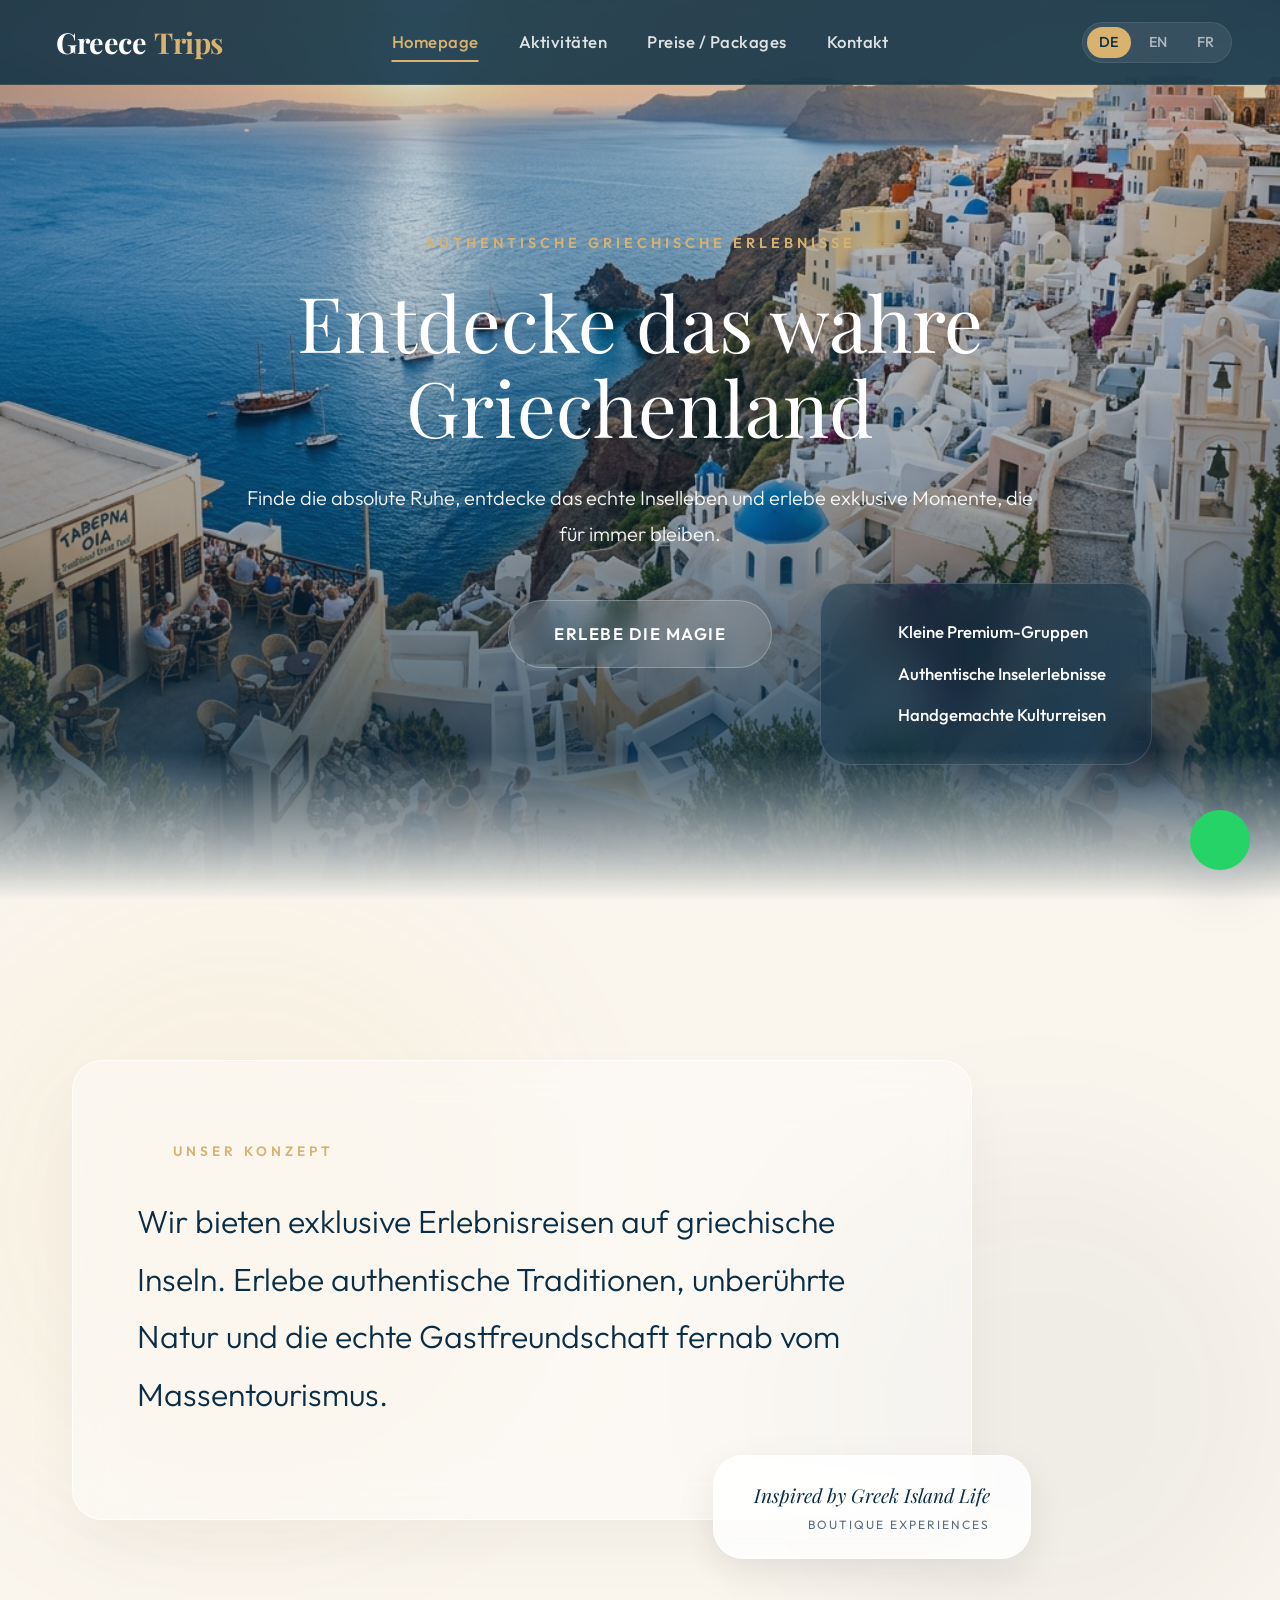
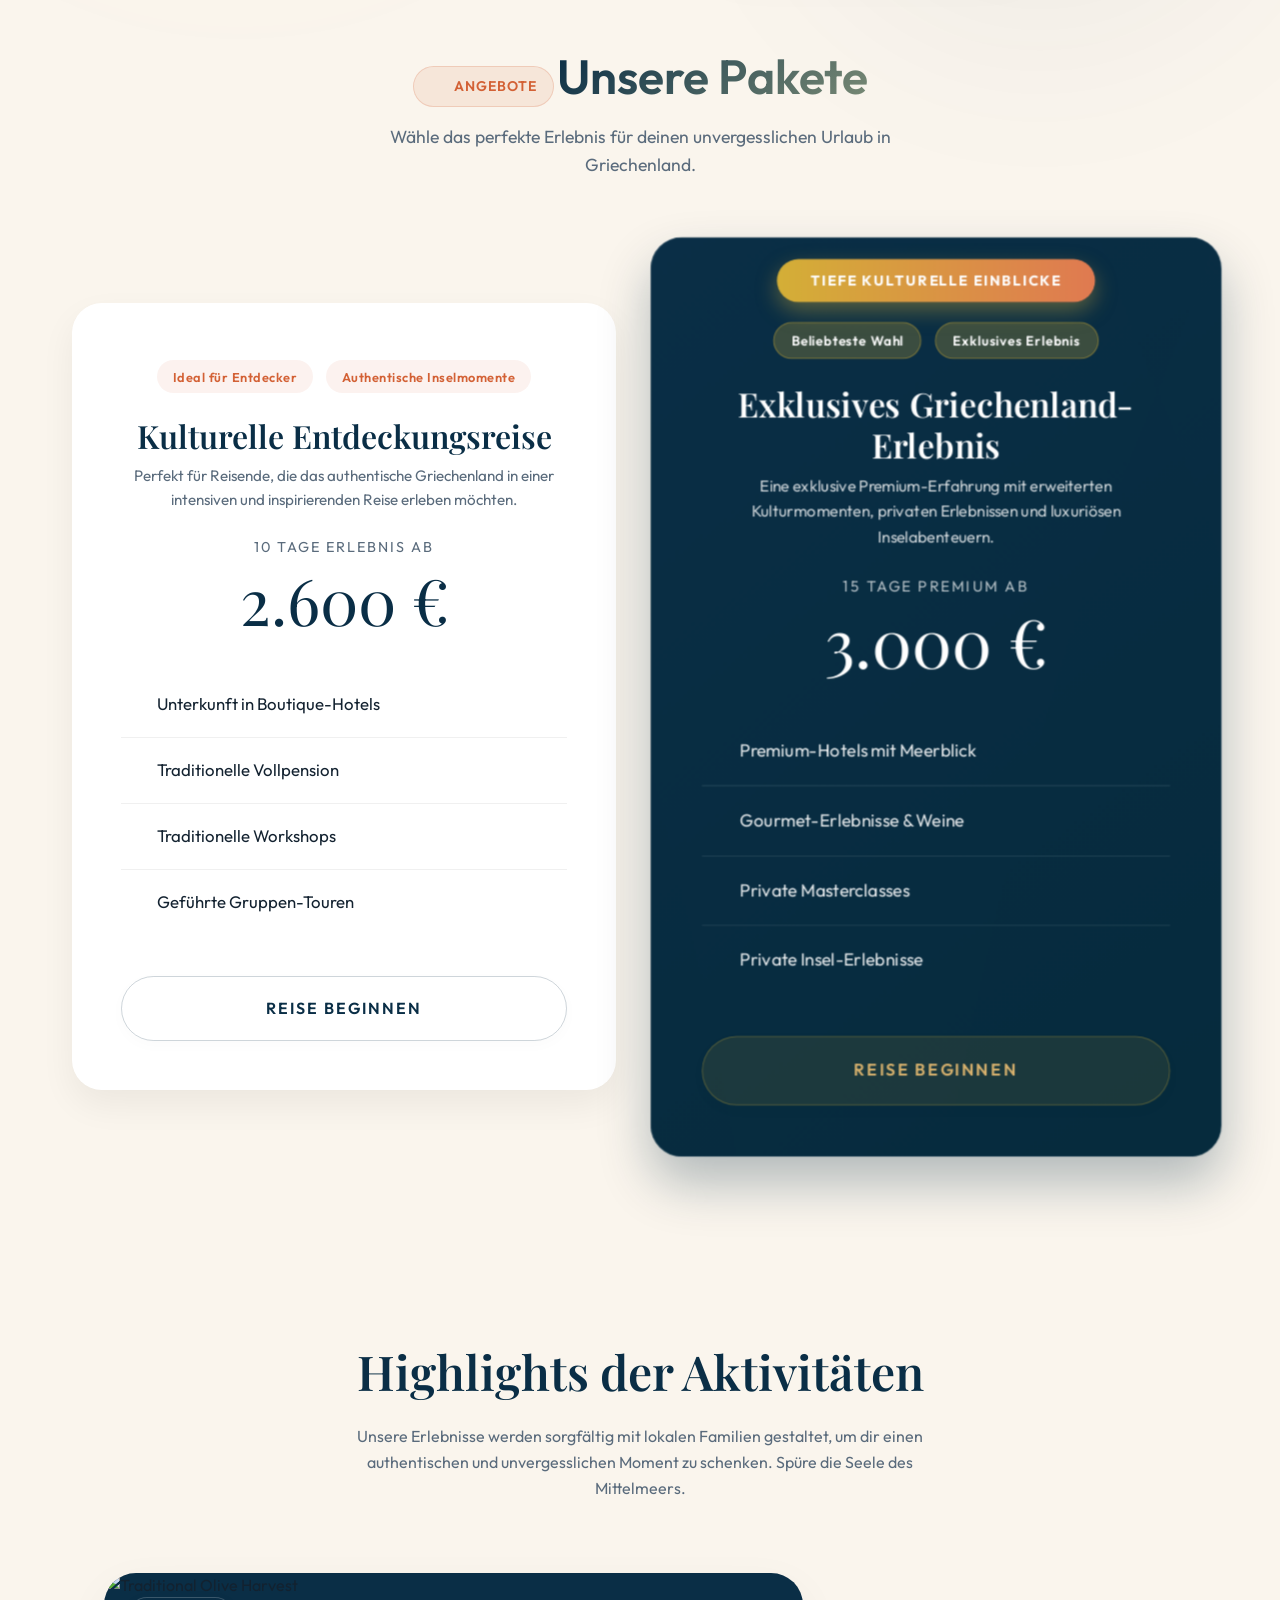
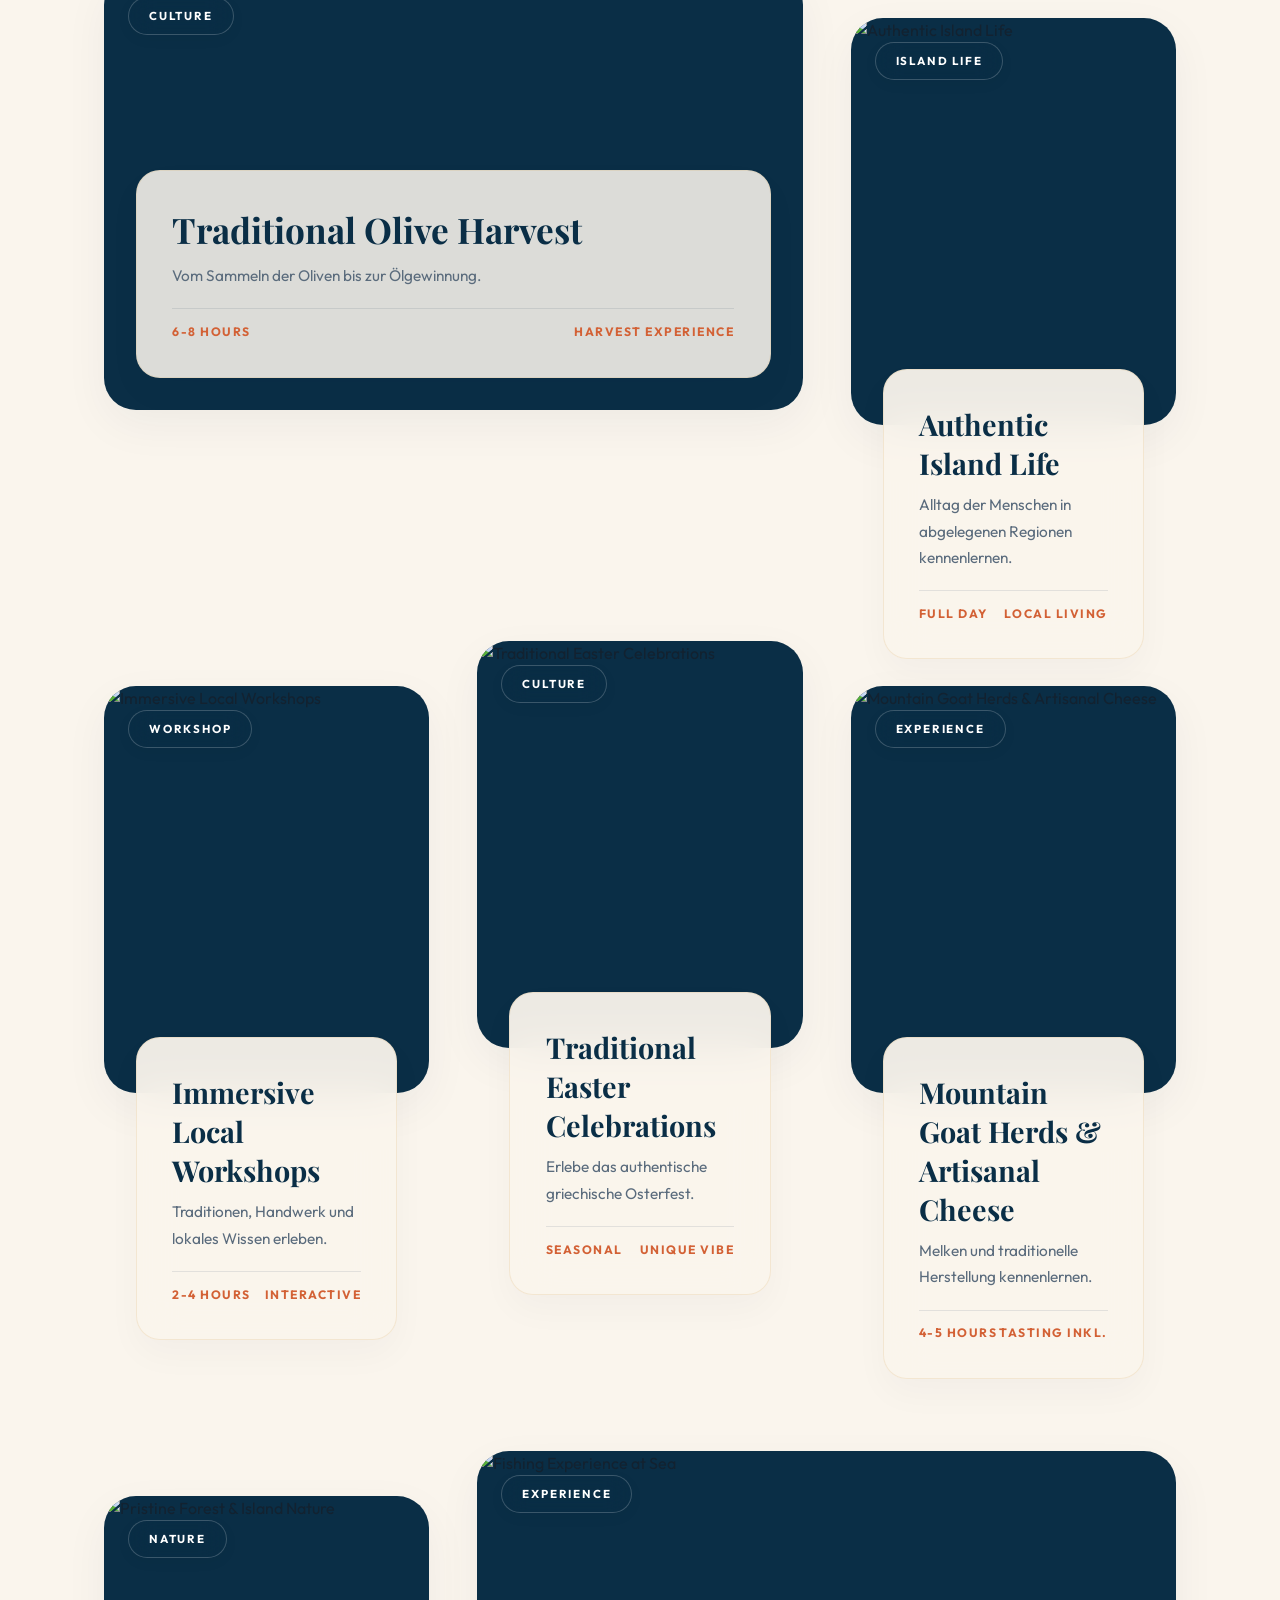
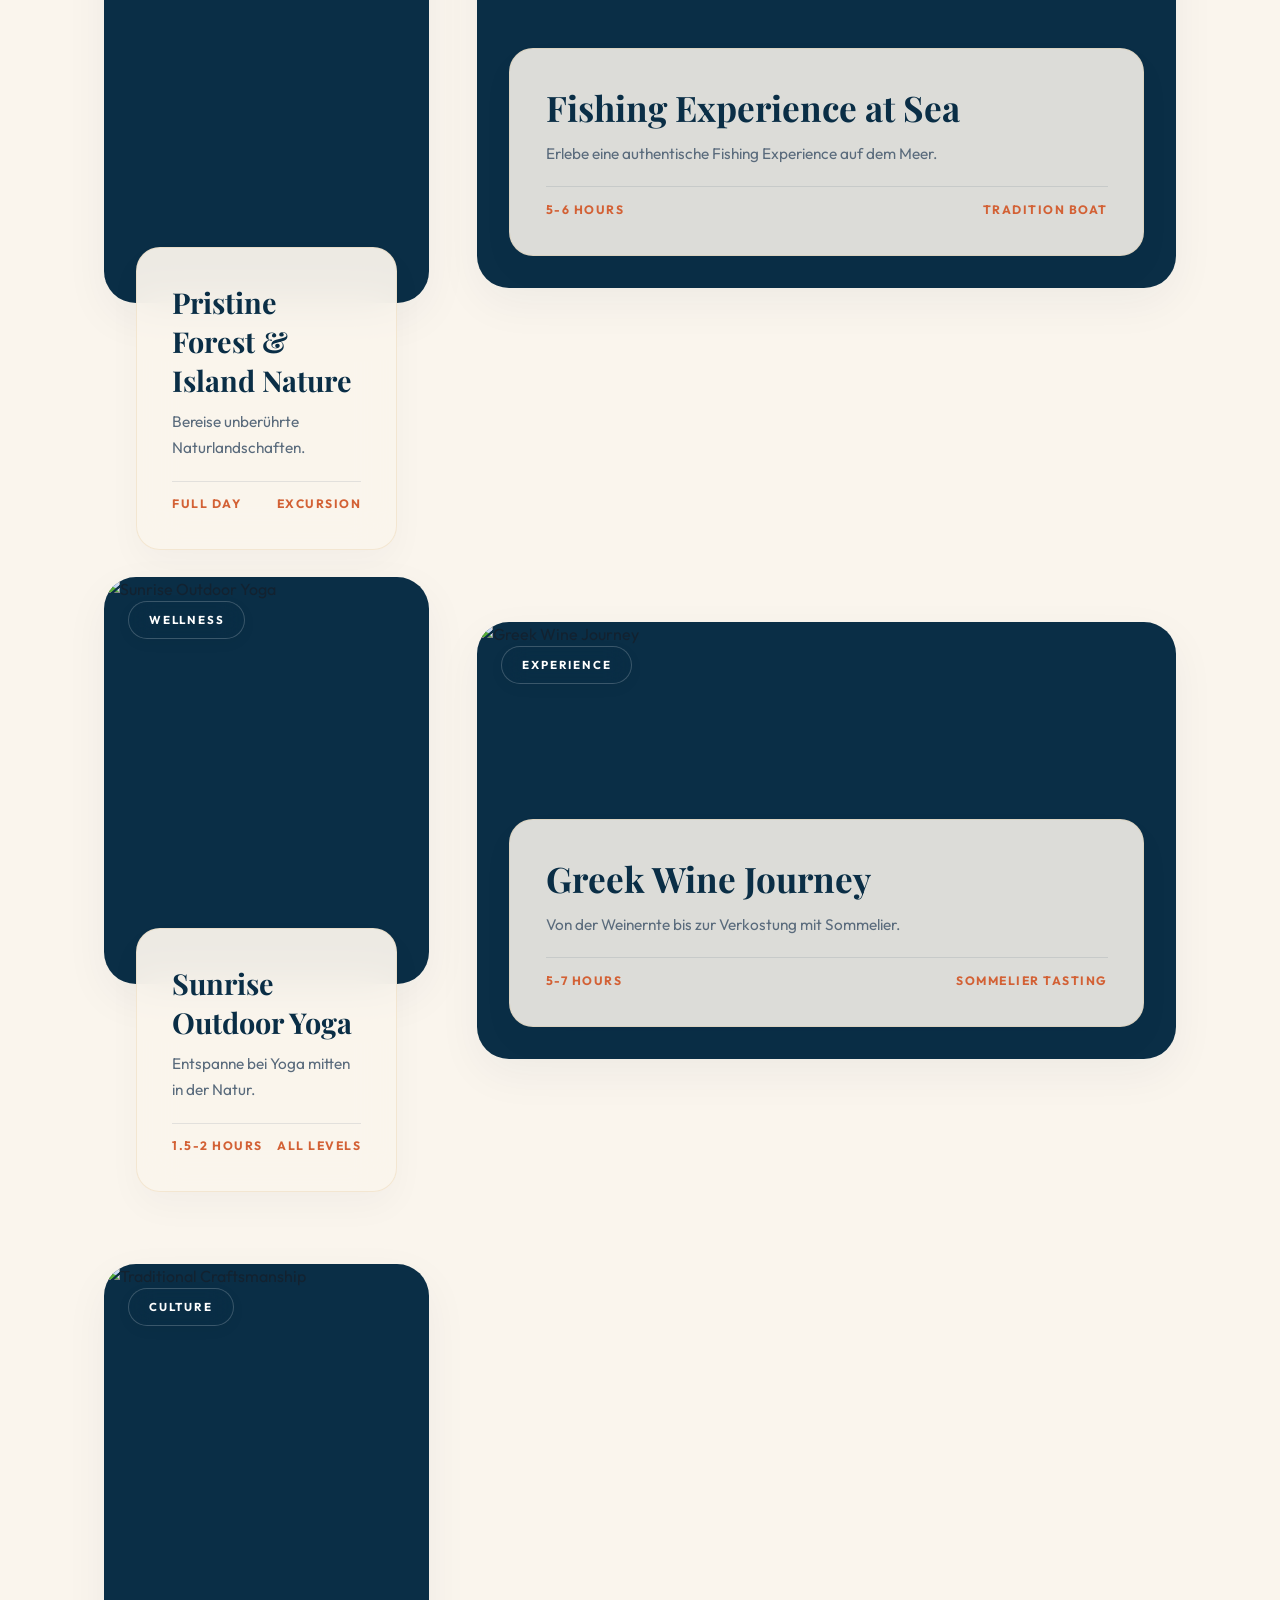
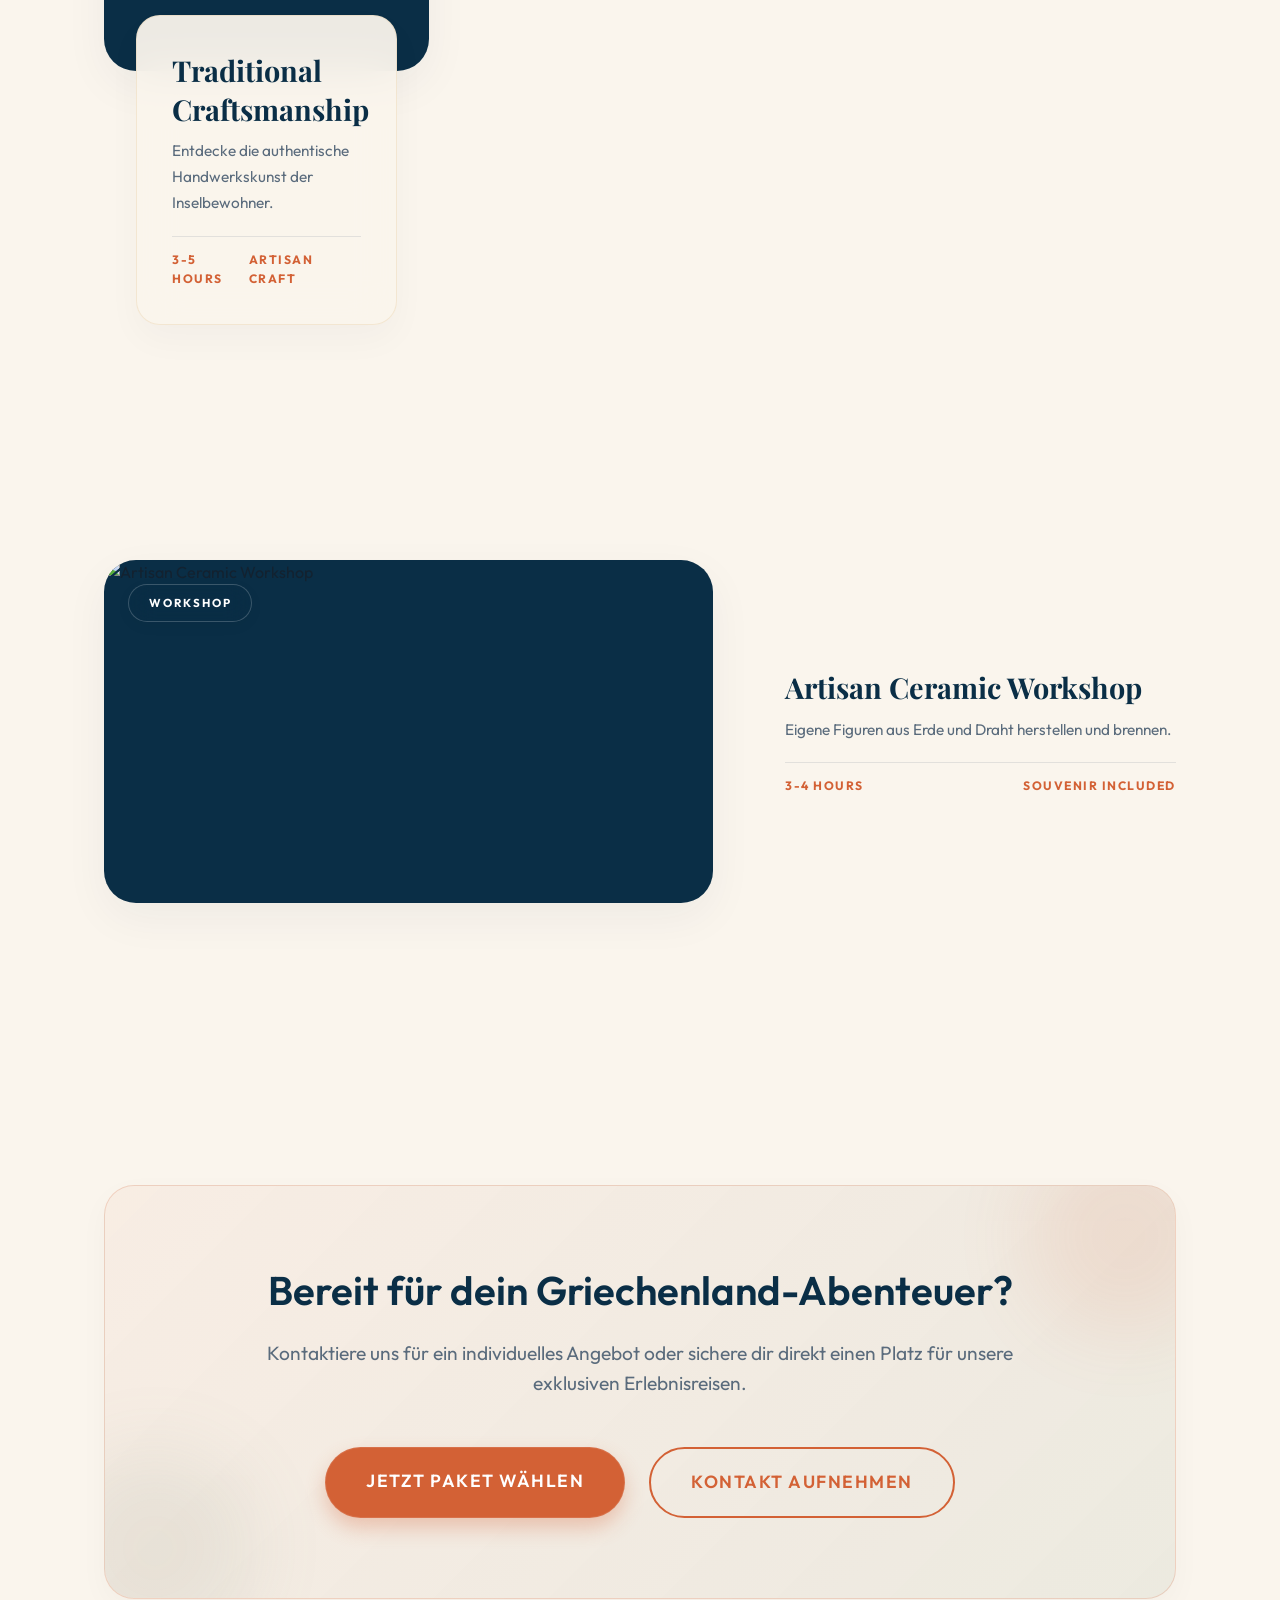
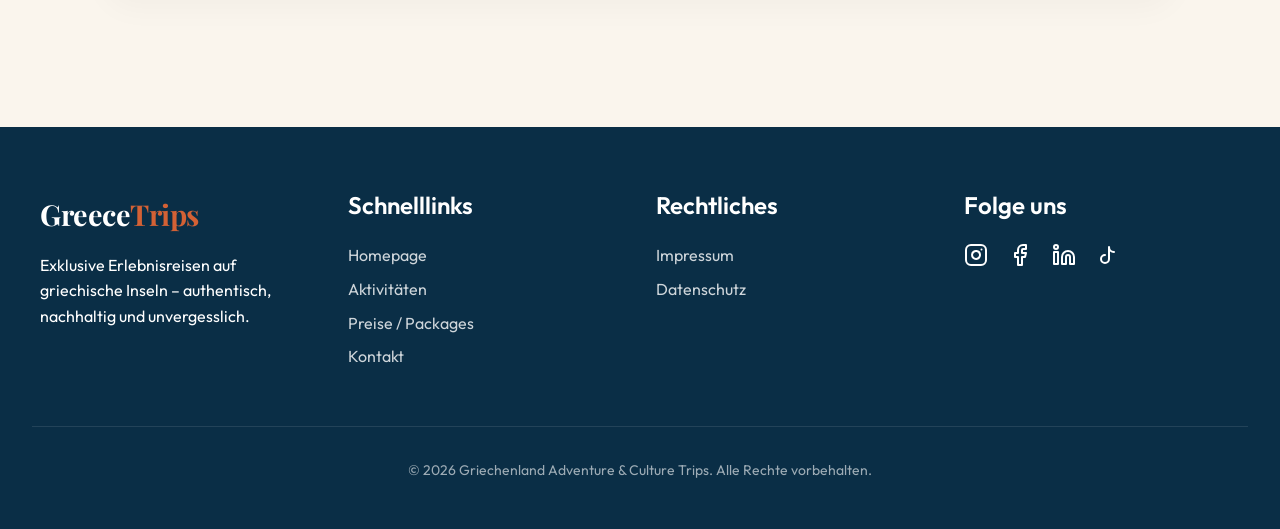
==== commit 2ee87b8c: "Redesign activities section into modern immersive Experience-Gallery with layered offsets and scroll" ====
--- a/index.html
+++ b/index.html
@@ -135,149 +135,193 @@
                     </div>
                 </div>
             </div>
-        </section>
-
-        <!-- Activities Highlights -->
+              <!-- Activities Highlights -->
         <section class="activities-editorial-wrapper">
             <div class="container">
-                <div class="section-title" style="margin-bottom: 2rem;">
+                <div class="section-title" style="margin-bottom: 3.5rem;">
                     <h2 data-i18n="home.activities.title" style="font-family: 'Playfair Display', serif; font-size: 3rem; color: var(--color-primary); text-align: center;">Highlights der Aktivitäten</h2>
                     <p style="text-align: center; color: var(--color-text-light); max-width: 600px; margin: 1rem auto 0 auto; font-family: 'Outfit', sans-serif;" data-i18n="act.intro.desc">Unsere Erlebnisse werden sorgfältig mit lokalen Familien gestaltet, um dir einen authentischen und unvergesslichen Moment zu schenken. Spüre die Seele des Mittelmeers.</p>
                 </div>
                 
                 <div class="grid-editorial-asymmetric">
-                    <!-- 1. Olive (Featured Large) -->
-                    <div class="card-editorial card-featured-lg" onclick="location.href='activities.html#activity-1'">
-                        <div class="card-img-wrapper">
-                            <span class="card-editorial-tag">CULTURE</span>
-                            <img src="https://i.pinimg.com/1200x/9a/4b/82/9a4b825e1d4ea3909dfa67b39c7a24a3.jpg" alt="Traditional Olive Harvest" class="card-img">
-                        </div>
-                        <div class="card-content">
-                            <h3 class="card-title" data-i18n="act.olive.title">Traditional Olive Harvest</h3>
-                            <p class="card-description" data-i18n="act.olive.desc">Vom Sammeln der Oliven bis zur Ölgewinnung.</p>
-                        </div>
-                    </div>
-
-                    <!-- 2. Island Life (Compact) -->
-                    <div class="card-editorial card-editorial-compact" onclick="location.href='activities.html#activity-9'">
-                        <div class="card-img-wrapper">
-                            <span class="card-editorial-tag">ISLAND LIFE</span>
-                            <img src="https://i.pinimg.com/1200x/8d/3c/04/8d3c04473be94d31334ac4586a8a901c.jpg" alt="Authentic Island Life" class="card-img">
-                        </div>
-                        <div class="card-content">
-                            <h3 class="card-title" data-i18n="act.island.title">Authentic Island Life</h3>
-                            <p class="card-description" data-i18n="act.island.desc">Alltag der Menschen in abgelegenen Regionen kennenlernen.</p>
-                        </div>
-                    </div>
-
-                    <!-- 3. Workshops (Compact) -->
-                    <div class="card-editorial card-editorial-compact" onclick="location.href='activities.html#activity-10'">
-                        <div class="card-img-wrapper">
-                            <span class="card-editorial-tag">WORKSHOP</span>
-                            <img src="https://i.pinimg.com/736x/ee/f7/c8/eef7c8f7f3fd9a506ef3228f220638ea.jpg" alt="Immersive Local Workshops" class="card-img">
-                        </div>
-                        <div class="card-content">
-                            <h3 class="card-title" data-i18n="act.workshop.title">Immersive Local Workshops</h3>
-                            <p class="card-description" data-i18n="act.workshop.desc">Traditionen, Handwerk und lokales Wissen erleben.</p>
-                        </div>
-                    </div>
-
-                    <!-- 4. Easter (Compact) -->
-                    <div class="card-editorial card-editorial-compact" onclick="location.href='activities.html#activity-11'">
-                        <div class="card-img-wrapper">
-                            <span class="card-editorial-tag">CULTURE</span>
-                            <img src="https://i.pinimg.com/736x/ba/08/e1/ba08e138247f71bcf8969bbef5987cd0.jpg" alt="Traditional Easter Celebrations" class="card-img">
-                        </div>
-                        <div class="card-content">
-                            <h3 class="card-title" data-i18n="act.easter.title">Traditional Easter Celebrations</h3>
-                            <p class="card-description" data-i18n="act.easter.desc">Erlebe das authentische griechische Osterfest.</p>
-                        </div>
-                    </div>
-
-                    <!-- 5. Goat & Cheese (Compact) -->
-                    <div class="card-editorial card-editorial-compact" onclick="location.href='activities.html#activity-3'">
-                        <div class="card-img-wrapper">
-                            <span class="card-editorial-tag">EXPERIENCE</span>
-                            <img src="https://cdn.shopify.com/s/files/1/0441/7683/4722/files/d1.jpg?v=1706178713" alt="Mountain Goat Herds & Artisanal Cheese" class="card-img">
-                        </div>
-                        <div class="card-content">
-                            <h3 class="card-title" data-i18n="act.goat.title">Mountain Goat Herds & Artisanal Cheese</h3>
-                            <p class="card-description" data-i18n="act.goat.desc">Melken und traditionelle Herstellung kennenlernen.</p>
-                        </div>
-                    </div>
-
-                    <!-- 6. Nature (Compact) -->
-                    <div class="card-editorial card-editorial-compact" onclick="location.href='activities.html#activity-6'">
-                        <div class="card-img-wrapper">
-                            <span class="card-editorial-tag">NATURE</span>
-                            <img src="https://i.pinimg.com/1200x/41/36/15/4136154288fe7beb585b522e7ff98359.jpg" alt="Pristine Forest & Island Nature" class="card-img">
-                        </div>
-                        <div class="card-content">
-                            <h3 class="card-title" data-i18n="act.nature.title">Pristine Forest & Island Nature</h3>
-                            <p class="card-description" data-i18n="act.nature.desc">Bereise unberührte Naturlandschaften.</p>
-                        </div>
-                    </div>
-
-                    <!-- 7. Fishing (Featured) -->
-                    <div class="card-editorial card-featured-lg" onclick="location.href='activities.html#activity-7'">
-                        <div class="card-img-wrapper">
-                            <span class="card-editorial-tag">EXPERIENCE</span>
-                            <img src="https://i.pinimg.com/736x/ae/d1/72/aed172eadb6de0f73cef4fa4a2e7cb53.jpg" alt="Fishing Experience at Sea" class="card-img" style="object-position: center 80%;">
-                        </div>
-                        <div class="card-content">
-                            <h3 class="card-title" data-i18n="act.fishing.title">Fishing Experience at Sea</h3>
-                            <p class="card-description" data-i18n="act.fishing.desc">Erlebe eine authentische Fishing Experience auf dem Meer.</p>
-                        </div>
-                    </div>
-
-                    <!-- 8. Yoga (Compact) -->
-                    <div class="card-editorial card-editorial-compact" onclick="location.href='activities.html#activity-8'">
-                        <div class="card-img-wrapper">
-                            <span class="card-editorial-tag">WELLNESS</span>
-                            <img src="https://i.pinimg.com/736x/13/e6/08/13e60845ffa1bb30808351784ec67ee2.jpg" alt="Sunrise Outdoor Yoga" class="card-img" style="object-position: center 80%;">
-                        </div>
-                        <div class="card-content">
-                            <h3 class="card-title" data-i18n="act.yoga.title">Sunrise Outdoor Yoga</h3>
-                            <p class="card-description" data-i18n="act.yoga.desc">Entspanne bei Yoga mitten in der Natur.</p>
-                        </div>
-                    </div>
-
-                    <!-- 9. Wine (Featured Wide) -->
-                    <div class="card-editorial card-featured-wide" onclick="location.href='activities.html#activity-2'">
-                        <div class="card-img-wrapper">
-                            <span class="card-editorial-tag">EXPERIENCE</span>
-                            <img src="https://i.pinimg.com/1200x/47/16/d6/4716d6c02dd8689059cf7d2d761e28e4.jpg" alt="Greek Wine Journey" class="card-img" style="object-position: center 80%;">
-                        </div>
-                        <div class="card-content">
-                            <h3 class="card-title" data-i18n="act.wine.title">Greek Wine Journey</h3>
-                            <p class="card-description" data-i18n="act.wine.desc">Von der Weinernte bis zur Verkostung mit Sommelier.</p>
-                        </div>
-                    </div>
-
-                    <!-- 10. Craftsmanship (Compact) -->
-                    <div class="card-editorial card-editorial-compact" onclick="location.href='activities.html#activity-5'">
-                        <div class="card-img-wrapper">
-                            <span class="card-editorial-tag">CULTURE</span>
-                            <img src="https://i.pinimg.com/736x/08/83/c6/0883c64f8701fb4855ef12d99d8428f8.jpg" alt="Traditional Craftsmanship" class="card-img">
-                        </div>
-                        <div class="card-content">
-                            <h3 class="card-title" data-i18n="act.craft.title">Traditional Craftsmanship</h3>
-                            <p class="card-description" data-i18n="act.craft.desc">Entdecke die authentische Handwerkskunst der Inselbewohner.</p>
-                        </div>
-                    </div>
-
-                    <!-- 11. Ceramics (Full Width Showcase) -->
-                    <div class="card-editorial card-showcase-12" onclick="location.href='activities.html#activity-4'">
-                        <div class="card-img-wrapper">
-                            <span class="card-editorial-tag">WORKSHOP</span>
-                            <img src="https://i.pinimg.com/736x/61/53/4a/61534a22deb1ce05ea6c530dec79118c.jpg" alt="Artisan Ceramic Workshop" class="card-img">
-                        </div>
-                        <div class="card-content">
-                            <h3 class="card-title" data-i18n="act.ceramic.title">Artisan Ceramic Workshop</h3>
-                            <p class="card-description" data-i18n="act.ceramic.desc">Eigene Figuren aus Erde und Draht herstellen und brennen.</p>
-                        </div>
-                    </div>
-                </div>
+                    <!-- 1. Olive (Featured Widescreen Overlay) -->
+                    <div class="gallery-item span-8-cols-lg" onclick="location.href='activities.html#activity-1'">
+                        <div class="gallery-image-wrapper">
+                            <span class="gallery-tag-glass">CULTURE</span>
+                            <img src="https://i.pinimg.com/1200x/9a/4b/82/9a4b825e1d4ea3909dfa67b39c7a24a3.jpg" alt="Traditional Olive Harvest" class="gallery-image">
+                            <div class="gallery-caption-overlay">
+                                <h3 class="gallery-title" data-i18n="act.olive.title">Traditional Olive Harvest</h3>
+                                <p class="gallery-desc" data-i18n="act.olive.desc">Vom Sammeln der Oliven bis zur Ölgewinnung.</p>
+                                <div class="gallery-meta-divider">
+                                    <span>6-8 Hours</span>
+                                    <span>Harvest Experience</span>
+                                </div>
+                            </div>
+                        </div>
+                    </div>
+
+                    <!-- 2. Island Life (Compact Portrait Overlap Offset Down) -->
+                    <div class="gallery-item span-4-cols-compact gallery-item-offset-down" onclick="location.href='activities.html#activity-9'">
+                        <div class="gallery-image-wrapper">
+                            <span class="gallery-tag-glass">ISLAND LIFE</span>
+                            <img src="https://i.pinimg.com/1200x/8d/3c/04/8d3c04473be94d31334ac4586a8a901c.jpg" alt="Authentic Island Life" class="gallery-image">
+                        </div>
+                        <div class="gallery-caption-overlap">
+                            <h3 class="gallery-title" data-i18n="act.island.title">Authentic Island Life</h3>
+                            <p class="gallery-desc" data-i18n="act.island.desc">Alltag der Menschen in abgelegenen Regionen kennenlernen.</p>
+                            <div class="gallery-meta-divider">
+                                    <span>Full Day</span>
+                                    <span>Local Living</span>
+                            </div>
+                        </div>
+                    </div>
+
+                    <!-- 3. Workshops (Compact Portrait Overlap) -->
+                    <div class="gallery-item span-4-cols-compact" onclick="location.href='activities.html#activity-10'">
+                        <div class="gallery-image-wrapper">
+                            <span class="gallery-tag-glass">WORKSHOP</span>
+                            <img src="https://i.pinimg.com/736x/ee/f7/c8/eef7c8f7f3fd9a506ef3228f220638ea.jpg" alt="Immersive Local Workshops" class="gallery-image">
+                        </div>
+                        <div class="gallery-caption-overlap">
+                            <h3 class="gallery-title" data-i18n="act.workshop.title">Immersive Local Workshops</h3>
+                            <p class="gallery-desc" data-i18n="act.workshop.desc">Traditionen, Handwerk und lokales Wissen erleben.</p>
+                            <div class="gallery-meta-divider">
+                                    <span>2-4 Hours</span>
+                                    <span>Interactive</span>
+                            </div>
+                        </div>
+                    </div>
+
+                    <!-- 4. Easter (Compact Portrait Overlap Offset Up) -->
+                    <div class="gallery-item span-4-cols-compact gallery-item-offset-up" onclick="location.href='activities.html#activity-11'">
+                        <div class="gallery-image-wrapper">
+                            <span class="gallery-tag-glass">CULTURE</span>
+                            <img src="https://i.pinimg.com/736x/ba/08/e1/ba08e138247f71bcf8969bbef5987cd0.jpg" alt="Traditional Easter Celebrations" class="gallery-image">
+                        </div>
+                        <div class="gallery-caption-overlap">
+                            <h3 class="gallery-title" data-i18n="act.easter.title">Traditional Easter Celebrations</h3>
+                            <p class="gallery-desc" data-i18n="act.easter.desc">Erlebe das authentische griechische Osterfest.</p>
+                            <div class="gallery-meta-divider">
+                                    <span>Seasonal</span>
+                                    <span>Unique Vibe</span>
+                            </div>
+                        </div>
+                    </div>
+
+                    <!-- 5. Goat & Cheese (Compact Portrait Overlap) -->
+                    <div class="gallery-item span-4-cols-compact" onclick="location.href='activities.html#activity-3'">
+                        <div class="gallery-image-wrapper">
+                            <span class="gallery-tag-glass">EXPERIENCE</span>
+                            <img src="https://cdn.shopify.com/s/files/1/0441/7683/4722/files/d1.jpg?v=1706178713" alt="Mountain Goat Herds & Artisanal Cheese" class="gallery-image">
+                        </div>
+                        <div class="gallery-caption-overlap">
+                            <h3 class="gallery-title" data-i18n="act.goat.title">Mountain Goat Herds & Artisanal Cheese</h3>
+                            <p class="gallery-desc" data-i18n="act.goat.desc">Melken und traditionelle Herstellung kennenlernen.</p>
+                            <div class="gallery-meta-divider">
+                                    <span>4-5 Hours</span>
+                                    <span>Tasting Inkl.</span>
+                            </div>
+                        </div>
+                    </div>
+
+                    <!-- 6. Nature (Compact Portrait Overlap Offset Down) -->
+                    <div class="gallery-item span-4-cols-compact gallery-item-offset-down" onclick="location.href='activities.html#activity-6'">
+                        <div class="gallery-image-wrapper">
+                            <span class="gallery-tag-glass">NATURE</span>
+                            <img src="https://i.pinimg.com/1200x/41/36/15/4136154288fe7beb585b522e7ff98359.jpg" alt="Pristine Forest & Island Nature" class="gallery-image">
+                        </div>
+                        <div class="gallery-caption-overlap">
+                            <h3 class="gallery-title" data-i18n="act.nature.title">Pristine Forest & Island Nature</h3>
+                            <p class="gallery-desc" data-i18n="act.nature.desc">Bereise unberührte Naturlandschaften.</p>
+                            <div class="gallery-meta-divider">
+                                    <span>Full Day</span>
+                                    <span>Excursion</span>
+                            </div>
+                        </div>
+                    </div>
+
+                    <!-- 7. Fishing (Featured Widescreen Overlay) -->
+                    <div class="gallery-item span-8-cols-lg" onclick="location.href='activities.html#activity-7'">
+                        <div class="gallery-image-wrapper">
+                            <span class="gallery-tag-glass">EXPERIENCE</span>
+                            <img src="https://i.pinimg.com/736x/ae/d1/72/aed172eadb6de0f73cef4fa4a2e7cb53.jpg" alt="Fishing Experience at Sea" class="gallery-image" style="object-position: center 80%;">
+                            <div class="gallery-caption-overlay">
+                                <h3 class="gallery-title" data-i18n="act.fishing.title">Fishing Experience at Sea</h3>
+                                <p class="gallery-desc" data-i18n="act.fishing.desc">Erlebe eine authentische Fishing Experience auf dem Meer.</p>
+                                <div class="gallery-meta-divider">
+                                    <span>5-6 Hours</span>
+                                    <span>Tradition Boat</span>
+                                </div>
+                            </div>
+                        </div>
+                    </div>
+
+                    <!-- 8. Yoga (Compact Portrait Overlap) -->
+                    <div class="gallery-item span-4-cols-compact" onclick="location.href='activities.html#activity-8'">
+                        <div class="gallery-image-wrapper">
+                            <span class="gallery-tag-glass">WELLNESS</span>
+                            <img src="https://i.pinimg.com/736x/13/e6/08/13e60845ffa1bb30808351784ec67ee2.jpg" alt="Sunrise Outdoor Yoga" class="gallery-image" style="object-position: center 80%;">
+                        </div>
+                        <div class="gallery-caption-overlap">
+                            <h3 class="gallery-title" data-i18n="act.yoga.title">Sunrise Outdoor Yoga</h3>
+                            <p class="gallery-desc" data-i18n="act.yoga.desc">Entspanne bei Yoga mitten in der Natur.</p>
+                            <div class="gallery-meta-divider">
+                                    <span>1.5-2 Hours</span>
+                                    <span>All Levels</span>
+                            </div>
+                        </div>
+                    </div>
+
+                    <!-- 9. Wine (Featured Widescreen Overlay Offset Down) -->
+                    <div class="gallery-item span-8-cols-lg gallery-item-offset-down" onclick="location.href='activities.html#activity-2'">
+                        <div class="gallery-image-wrapper">
+                            <span class="gallery-tag-glass">EXPERIENCE</span>
+                            <img src="https://i.pinimg.com/1200x/47/16/d6/4716d6c02dd8689059cf7d2d761e28e4.jpg" alt="Greek Wine Journey" class="gallery-image" style="object-position: center 80%;">
+                            <div class="gallery-caption-overlay">
+                                <h3 class="gallery-title" data-i18n="act.wine.title">Greek Wine Journey</h3>
+                                <p class="gallery-desc" data-i18n="act.wine.desc">Von der Weinernte bis zur Verkostung mit Sommelier.</p>
+                                <div class="gallery-meta-divider">
+                                    <span>5-7 Hours</span>
+                                    <span>Sommelier Tasting</span>
+                                </div>
+                            </div>
+                        </div>
+                    </div>
+
+                    <!-- 10. Craftsmanship (Compact Portrait Overlap) -->
+                    <div class="gallery-item span-4-cols-compact" onclick="location.href='activities.html#activity-5'">
+                        <div class="gallery-image-wrapper">
+                            <span class="gallery-tag-glass">CULTURE</span>
+                            <img src="https://i.pinimg.com/736x/08/83/c6/0883c64f8701fb4855ef12d99d8428f8.jpg" alt="Traditional Craftsmanship" class="gallery-image">
+                        </div>
+                        <div class="gallery-caption-overlap">
+                            <h3 class="gallery-title" data-i18n="act.craft.title">Traditional Craftsmanship</h3>
+                            <p class="gallery-desc" data-i18n="act.craft.desc">Entdecke die authentische Handwerkskunst der Inselbewohner.</p>
+                            <div class="gallery-meta-divider">
+                                    <span>3-5 Hours</span>
+                                    <span>Artisan Craft</span>
+                            </div>
+                        </div>
+                    </div>
+
+                    <!-- 11. Ceramics (Full Width Showcase Spread Offset Down) -->
+                    <div class="gallery-item span-12-cols-spread gallery-item-offset-down" onclick="location.href='activities.html#activity-4'">
+                        <div class="gallery-image-wrapper">
+                            <span class="gallery-tag-glass">WORKSHOP</span>
+                            <img src="https://i.pinimg.com/736x/61/53/4a/61534a22deb1ce05ea6c530dec79118c.jpg" alt="Artisan Ceramic Workshop" class="gallery-image">
+                        </div>
+                        <div class="gallery-side-caption">
+                            <div>
+                                <h3 class="gallery-title" data-i18n="act.ceramic.title">Artisan Ceramic Workshop</h3>
+                                <p class="gallery-desc" data-i18n="act.ceramic.desc">Eigene Figuren aus Erde und Draht herstellen und brennen.</p>
+                                <div class="gallery-meta-divider">
+                                    <span>3-4 Hours</span>
+                                    <span>Souvenir Included</span>
+                                </div>
+                            </div>
+                        </div>
+                </div>
+            </div>
         </section>
 
         <!-- Call to Action -->
--- a/css/style.css
+++ b/css/style.css
@@ -1127,29 +1127,49 @@
 .activity-feature {
     display: grid;
     grid-template-columns: 1fr 1fr;
-    gap: 3rem;
-    align-items: center;
-    margin-bottom: 4rem;
-    padding: 2rem;
-    border-radius: var(--radius-lg);
+    gap: 0rem; /* Handled by offsets */
+    align-items: center;
+    margin-bottom: 9rem;
+    padding: 0;
+    border-radius: 0;
     transition: var(--transition);
-}
-
-.activity-feature:hover {
-    background: rgba(255,255,255,0.6);
-    box-shadow: 0 10px 30px rgba(0,0,0,0.05);
+    background: transparent !important;
+    border: none !important;
+    box-shadow: none !important;
+}
+
+.activity-feature-content {
+    background: rgba(250, 245, 237, 0.95);
+    backdrop-filter: blur(20px);
+    -webkit-backdrop-filter: blur(20px);
+    border: 1px solid rgba(216, 178, 110, 0.22);
+    padding: 3.5rem;
+    border-radius: 28px;
+    box-shadow: 0 15px 40px rgba(10, 46, 70, 0.03);
+    position: relative;
+    z-index: 10;
+    margin-left: -5rem;
+    transition: all 0.6s cubic-bezier(0.16, 1, 0.3, 1);
+}
+
+.activity-feature.reverse .activity-feature-content {
+    margin-right: -5rem;
+    margin-left: 0;
+}
+
+.activity-feature:hover .activity-feature-content {
+    border-color: rgba(211, 97, 53, 0.3);
+    box-shadow: 0 25px 50px rgba(211, 97, 53, 0.08), 0 10px 30px rgba(10, 46, 70, 0.04);
 }
 
 /* Contextual Activity feature styles for Nature & Outdoors */
-.activity-feature-sage-olive {
-    background: rgba(121, 138, 117, 0.05);
-    border: 1px solid rgba(121, 138, 117, 0.15);
-}
-
-.activity-feature-sage-olive:hover {
-    background: rgba(121, 138, 117, 0.08) !important;
+.activity-feature-sage-olive .activity-feature-content {
+    border-color: rgba(121, 138, 117, 0.25);
+}
+
+.activity-feature-sage-olive:hover .activity-feature-content {
     border-color: var(--color-secondary) !important;
-    box-shadow: 0 20px 40px rgba(121, 138, 117, 0.1) !important;
+    box-shadow: 0 25px 50px rgba(121, 138, 117, 0.12), 0 10px 30px rgba(10, 46, 70, 0.04) !important;
 }
 
 .activity-feature-sage-olive .activity-tag {
@@ -1166,46 +1186,55 @@
 }
 
 .activity-feature-img {
-    border-radius: var(--radius-lg);
+    border-radius: 32px;
     overflow: hidden;
-    box-shadow: 0 15px 30px rgba(0,0,0,0.1);
-    aspect-ratio: 4/3;
+    box-shadow: 0 15px 45px rgba(10, 46, 70, 0.06);
+    aspect-ratio: 16/11;
+    position: relative;
+    z-index: 1;
 }
 
 .activity-feature-img img {
     width: 100%;
     height: 100%;
     object-fit: cover;
-    transition: transform 0.5s ease;
+    transition: transform 0.8s cubic-bezier(0.16, 1, 0.3, 1);
 }
 
 .activity-feature:hover .activity-feature-img img {
-    transform: scale(1.05);
+    transform: scale(1.06);
 }
 
 .activity-feature-content h3 {
-    font-size: 1.8rem;
+    font-family: 'Playfair Display', serif;
+    font-size: 2rem;
+    font-weight: 700;
     color: var(--color-primary);
     margin-bottom: 1rem;
+    transition: color 0.3s ease;
+}
+
+.activity-feature:hover .activity-feature-content h3 {
+    color: var(--color-accent);
 }
 
 .activity-feature-content p {
     color: var(--color-text-light);
     line-height: 1.8;
-    font-size: 1.05rem;
+    font-size: 1.02rem;
 }
 
 .activity-tag {
     display: inline-block;
     background: rgba(211, 97, 53, 0.1);
     color: var(--color-accent);
-    padding: 0.4rem 1rem;
+    padding: 0.45rem 1.1rem;
     border-radius: 50px;
-    font-size: 0.8rem;
-    font-weight: 600;
+    font-size: 0.76rem;
+    font-weight: 700;
     text-transform: uppercase;
-    letter-spacing: 1px;
-    margin-bottom: 1rem;
+    letter-spacing: 1.5px;
+    margin-bottom: 1.2rem;
 }
 
 .activity-highlights {
@@ -1308,6 +1337,21 @@
     .activity-feature.reverse {
         grid-template-columns: 1fr;
         direction: ltr;
+    }
+
+    .activity-feature {
+        margin-bottom: 5rem !important;
+    }
+
+    .activity-feature-content {
+        margin-left: 0 !important;
+        padding: 2.2rem !important;
+        border-radius: 24px !important;
+        margin-top: -2.5rem !important;
+    }
+
+    .activity-feature.reverse .activity-feature-content {
+        margin-right: 0 !important;
     }
 
     /* Mobile Hero Section Optimization */
@@ -2976,228 +3020,314 @@
 }
 
 /* ==========================================================================
-   Luxurious Travel Magazine - Editorial Activities Redesign
+   Luxurious Travel Magazine - Immersive Experience-Gallery Redesign
    ========================================================================== */
 
 .activities-editorial-wrapper {
     background-color: #FAF5ED !important;
-    padding: 7.5rem 0;
+    padding: 9rem 0;
     width: 100%;
     position: relative;
     overflow: hidden;
 }
 
-/* Asymmetric Magazine Grid */
+/* Immersive Editorial Collage Grid */
 .grid-editorial-asymmetric {
     display: grid;
     grid-template-columns: repeat(12, 1fr);
-    gap: 2.5rem;
-    margin-top: 3.5rem;
-}
-
-/* Premium Experience Card Style */
-.card-editorial {
-    background: #ffffff;
-    border-radius: 24px;
-    overflow: hidden;
-    box-shadow: 0 12px 40px rgba(10, 46, 70, 0.03);
-    border: 1px solid rgba(10, 46, 70, 0.03);
+    gap: 4.5rem 3rem; /* Generous spacing for luxury feel */
+    margin-top: 4.5rem;
+}
+
+/* Borderless Cinematic Experience Wrapper */
+.gallery-item {
     position: relative;
     display: flex;
     flex-direction: column;
     height: 100%;
-    min-height: 420px;
-    transition: all 0.6s cubic-bezier(0.16, 1, 0.3, 1);
+    transition: all 0.8s cubic-bezier(0.16, 1, 0.3, 1);
     cursor: pointer;
 }
 
-/* Card Aspect and Grid Spanning */
-.card-featured-lg {
+/* Dynamic Offset Shifts to Create Collage Feel */
+.gallery-item-offset-up {
+    transform: translateY(-45px);
+}
+
+.gallery-item-offset-down {
+    transform: translateY(45px);
+}
+
+/* Asymmetric Grid Column Spanning */
+.span-8-cols-lg {
     grid-column: span 8;
-    grid-row: span 2;
-    min-height: 650px;
-}
-
-.card-featured-wide {
-    grid-column: span 8;
-    min-height: 450px;
-}
-
-.card-editorial-compact {
+    min-height: 520px;
+}
+
+.span-4-cols-compact {
     grid-column: span 4;
-}
-
-.card-showcase-12 {
+    min-height: 380px;
+}
+
+.span-12-cols-spread {
     grid-column: span 12;
+    min-height: 580px;
+    display: flex;
     flex-direction: row !important;
-    min-height: 480px;
-}
-
-.card-showcase-12 .card-img-wrapper {
-    width: 55%;
-    height: 100%;
-    min-height: 480px;
-}
-
-.card-showcase-12 .card-content {
-    width: 45%;
-    display: flex;
-    flex-direction: column;
-    justify-content: center;
-    padding: 3rem;
-}
-
-/* Images & Overlays */
-.card-editorial .card-img-wrapper {
+    align-items: center;
+    gap: 3.5rem;
+}
+
+/* Image Wrappers (Borderless & Deep Rounded) */
+.gallery-image-wrapper {
     position: relative;
     width: 100%;
-    height: 65%;
+    border-radius: 32px;
     overflow: hidden;
     background-color: var(--color-primary);
-}
-
-.card-featured-lg .card-img-wrapper {
-    height: 75%;
-}
-
-.card-featured-wide .card-img-wrapper {
-    height: 60%;
-}
-
-.card-editorial-compact .card-img-wrapper {
-    height: 55%;
-}
-
-.card-editorial .card-img {
+    box-shadow: 0 15px 45px rgba(10, 46, 70, 0.05);
+    transition: all 0.8s cubic-bezier(0.16, 1, 0.3, 1);
+}
+
+/* Aspect Ratios for Variety */
+.span-8-cols-lg .gallery-image-wrapper {
+    aspect-ratio: 16/10;
+}
+
+.span-4-cols-compact .gallery-image-wrapper {
+    aspect-ratio: 4/5; /* Beautiful portrait style */
+}
+
+.span-12-cols-spread .gallery-image-wrapper {
+    width: 60%;
+    aspect-ratio: 16/9;
+}
+
+.gallery-image {
     width: 100%;
     height: 100%;
     object-fit: cover;
     transition: transform 0.8s cubic-bezier(0.16, 1, 0.3, 1);
 }
 
-/* Floating Glassmorphic Tags */
-.card-editorial-tag {
+/* Translucent Glassmorphic Floating Tags */
+.gallery-tag-glass {
     position: absolute;
     top: 1.5rem;
     left: 1.5rem;
-    background: rgba(255, 255, 255, 0.2);
+    background: rgba(10, 46, 70, 0.25);
     backdrop-filter: blur(12px);
     -webkit-backdrop-filter: blur(12px);
-    border: 1px solid rgba(255, 255, 255, 0.35);
+    border: 1px solid rgba(255, 255, 255, 0.2);
     padding: 0.55rem 1.25rem;
     border-radius: 50px;
     font-size: 0.72rem;
     font-weight: 700;
     letter-spacing: 1.8px;
     text-transform: uppercase;
-    color: var(--color-primary);
+    color: #ffffff;
     z-index: 10;
-    box-shadow: 0 4px 20px rgba(0, 0, 0, 0.03);
-    transition: all 0.3s ease;
-}
-
-/* Typography for Magazine Vibe */
-.card-editorial .card-content {
+    box-shadow: 0 4px 15px rgba(0, 0, 0, 0.04);
+}
+
+/* Floating Overlapping Captions */
+.gallery-caption-overlay {
+    position: absolute;
+    bottom: 2rem;
+    left: 2rem;
+    right: 2rem;
+    background: rgba(250, 245, 237, 0.88); /* Translucent Ivory sand tonality */
+    backdrop-filter: blur(24px);
+    -webkit-backdrop-filter: blur(24px);
+    border: 1px solid rgba(216, 178, 110, 0.22);
     padding: 2.2rem;
-    flex-grow: 1;
-    display: flex;
-    flex-direction: column;
-    justify-content: flex-start;
-    background: #ffffff;
-    z-index: 2;
-}
-
-.card-editorial .card-title {
+    border-radius: 24px;
+    box-shadow: 0 15px 35px rgba(10, 46, 70, 0.03);
+    z-index: 5;
+    transition: all 0.6s cubic-bezier(0.16, 1, 0.3, 1);
+}
+
+.gallery-caption-overlap {
+    margin-top: -3.5rem;
+    margin-left: 2rem;
+    margin-right: 2rem;
+    background: rgba(250, 245, 237, 0.95); /* Rich ivory layered sheet */
+    backdrop-filter: blur(20px);
+    -webkit-backdrop-filter: blur(20px);
+    border: 1px solid rgba(216, 178, 110, 0.22);
+    padding: 2.2rem;
+    border-radius: 24px;
+    box-shadow: 0 15px 35px rgba(10, 46, 70, 0.03);
+    position: relative;
+    z-index: 10;
+    transition: all 0.6s cubic-bezier(0.16, 1, 0.3, 1);
+}
+
+/* Layout for the Full Width Spread description on the right */
+.span-12-cols-spread .gallery-side-caption {
+    width: 40%;
+    padding-left: 1rem;
+}
+
+/* Fine Minimalist Details & Typography */
+.gallery-title {
     font-family: 'Playfair Display', serif;
-    font-size: 1.75rem;
+    font-size: 1.8rem;
     font-weight: 700;
     color: var(--color-primary);
-    margin-bottom: 0.8rem;
-    line-height: 1.3;
+    margin-bottom: 0.6rem;
+    line-height: 1.35;
     transition: color 0.3s ease;
 }
 
-.card-featured-lg .card-title {
+.span-8-cols-lg .gallery-title {
     font-size: 2.2rem;
 }
 
-.card-editorial .card-description {
+.gallery-desc {
     font-family: 'Outfit', sans-serif;
-    font-size: 0.98rem;
+    font-size: 0.96rem;
     color: var(--color-text-light);
     line-height: 1.7;
     margin: 0;
 }
 
-/* Active Editorial Hovers */
-.card-editorial:hover {
-    transform: translateY(-8px);
-    box-shadow: 0 25px 60px rgba(211, 97, 53, 0.08), 0 12px 35px rgba(10, 46, 70, 0.04);
-    border-color: rgba(211, 97, 53, 0.15);
-}
-
-.card-editorial:hover .card-img {
+.gallery-meta-divider {
+    border-top: 1px solid rgba(10, 46, 70, 0.1);
+    margin-top: 1.2rem;
+    padding-top: 0.8rem;
+    display: flex;
+    justify-content: space-between;
+    align-items: center;
+    font-size: 0.76rem;
+    text-transform: uppercase;
+    letter-spacing: 1.5px;
+    color: var(--color-accent);
+    font-weight: 700;
+}
+
+/* Active Hover Transitions (Boutique Feel) */
+.gallery-item:hover .gallery-image-wrapper {
+    transform: translateY(-5px);
+    box-shadow: 0 25px 60px rgba(211, 97, 53, 0.06), 0 15px 45px rgba(10, 46, 70, 0.05);
+}
+
+.gallery-item:hover .gallery-image {
     transform: scale(1.06);
 }
 
-.card-editorial:hover .card-title {
+.gallery-item:hover .gallery-title {
     color: var(--color-accent);
 }
 
-.card-editorial:hover .card-editorial-tag {
-    background: var(--color-accent);
-    color: #ffffff;
-    border-color: var(--color-accent);
-    box-shadow: 0 4px 15px rgba(211, 97, 53, 0.3);
-}
-
-/* Responsive Editorial Rules */
+.gallery-item:hover .gallery-caption-overlay,
+.gallery-item:hover .gallery-caption-overlap {
+    border-color: rgba(211, 97, 53, 0.3);
+    box-shadow: 0 20px 45px rgba(211, 97, 53, 0.08), 0 10px 25px rgba(10, 46, 70, 0.04);
+}
+
+/* Responsive Experience Gallery Overrides */
 @media (max-width: 1024px) {
-    .grid-editorial-asymmetric {
-        grid-template-columns: repeat(2, 1fr);
-        gap: 2rem;
-    }
-    
-    .card-featured-lg,
-    .card-featured-wide,
-    .card-editorial-compact,
-    .card-showcase-12 {
-        grid-column: span 1 !important;
-        grid-row: span 1 !important;
-        min-height: 400px !important;
-        flex-direction: column !important;
-    }
-    
-    .card-showcase-12 .card-img-wrapper,
-    .card-showcase-12 .card-content {
-        width: 100% !important;
-        height: auto !important;
-    }
-    
-    .card-showcase-12 .card-img-wrapper {
-        height: 250px !important;
-    }
-    
-    .card-showcase-12 .card-content {
-        padding: 2.2rem !important;
-    }
-}
-
-@media (max-width: 768px) {
     .activities-editorial-wrapper {
-        padding: 5rem 0;
+        padding: 6rem 0;
     }
     
     .grid-editorial-asymmetric {
-        grid-template-columns: 1fr;
-        gap: 1.8rem;
+        grid-template-columns: repeat(2, 1fr) !important;
+        gap: 3.5rem 2rem;
     }
     
-    .card-editorial {
-        min-height: 380px !important;
+    .span-8-cols-lg,
+    .span-4-cols-compact,
+    .span-12-cols-spread {
+        grid-column: span 1 !important;
+        min-height: auto !important;
+        transform: none !important;
+        flex-direction: column !important;
+        gap: 0 !important;
     }
     
-    .card-featured-lg .card-title {
-        font-size: 1.75rem;
-    }
-}
+    .gallery-image-wrapper {
+        width: 100% !important;
+        aspect-ratio: 4/3 !important;
+    }
+    
+    .gallery-caption-overlap {
+        margin-top: -2rem !important;
+    }
+    
+    .span-12-cols-spread .gallery-side-caption {
+        width: 100% !important;
+        margin-top: -2rem !important;
+        padding-left: 0 !important;
+    }
+    
+    .span-12-cols-spread .gallery-side-caption > div {
+        background: rgba(250, 245, 237, 0.95);
+        backdrop-filter: blur(20px);
+        border: 1px solid rgba(216, 178, 110, 0.22);
+        padding: 2.2rem;
+        border-radius: 24px;
+        box-shadow: 0 15px 35px rgba(10, 46, 70, 0.03);
+    }
+}
+
+@media (max-width: 768px) {
+    .grid-editorial-asymmetric {
+        grid-template-columns: 1fr !important;
+        gap: 3rem;
+    }
+    
+    .span-8-cols-lg .gallery-title {
+        font-size: 1.8rem;
+    }
+    
+    .gallery-caption-overlay {
+        position: relative !important;
+        bottom: auto !important;
+        left: auto !important;
+        right: auto !important;
+        margin-top: -2rem !important;
+        margin-left: 1.5rem !important;
+        margin-right: 1.5rem !important;
+        padding: 1.5rem !important;
+    }
+    
+    .gallery-caption-overlap {
+        margin-left: 1.5rem !important;
+        margin-right: 1.5rem !important;
+        padding: 1.5rem !important;
+    }
+    
+    .span-12-cols-spread .gallery-side-caption > div {
+        padding: 1.5rem !important;
+    }
+}
+
+/* Immersive Reveal Scroll Animations */
+.gallery-reveal {
+    opacity: 0;
+    transform: translateY(60px);
+    transition: opacity 1.4s cubic-bezier(0.16, 1, 0.3, 1), transform 1.4s cubic-bezier(0.16, 1, 0.3, 1);
+}
+
+.gallery-reveal.revealed {
+    opacity: 1;
+    transform: translateY(0);
+}
+
+/* Maintain custom offset states when revealed */
+.gallery-item-offset-up.gallery-reveal.revealed {
+    transform: translateY(-45px);
+}
+
+.gallery-item-offset-down.gallery-reveal.revealed {
+    transform: translateY(45px);
+}
+
+@media (max-width: 1024px) {
+    .gallery-item-offset-up.gallery-reveal.revealed,
+    .gallery-item-offset-down.gallery-reveal.revealed {
+        transform: translateY(0) !important;
+    }
+}
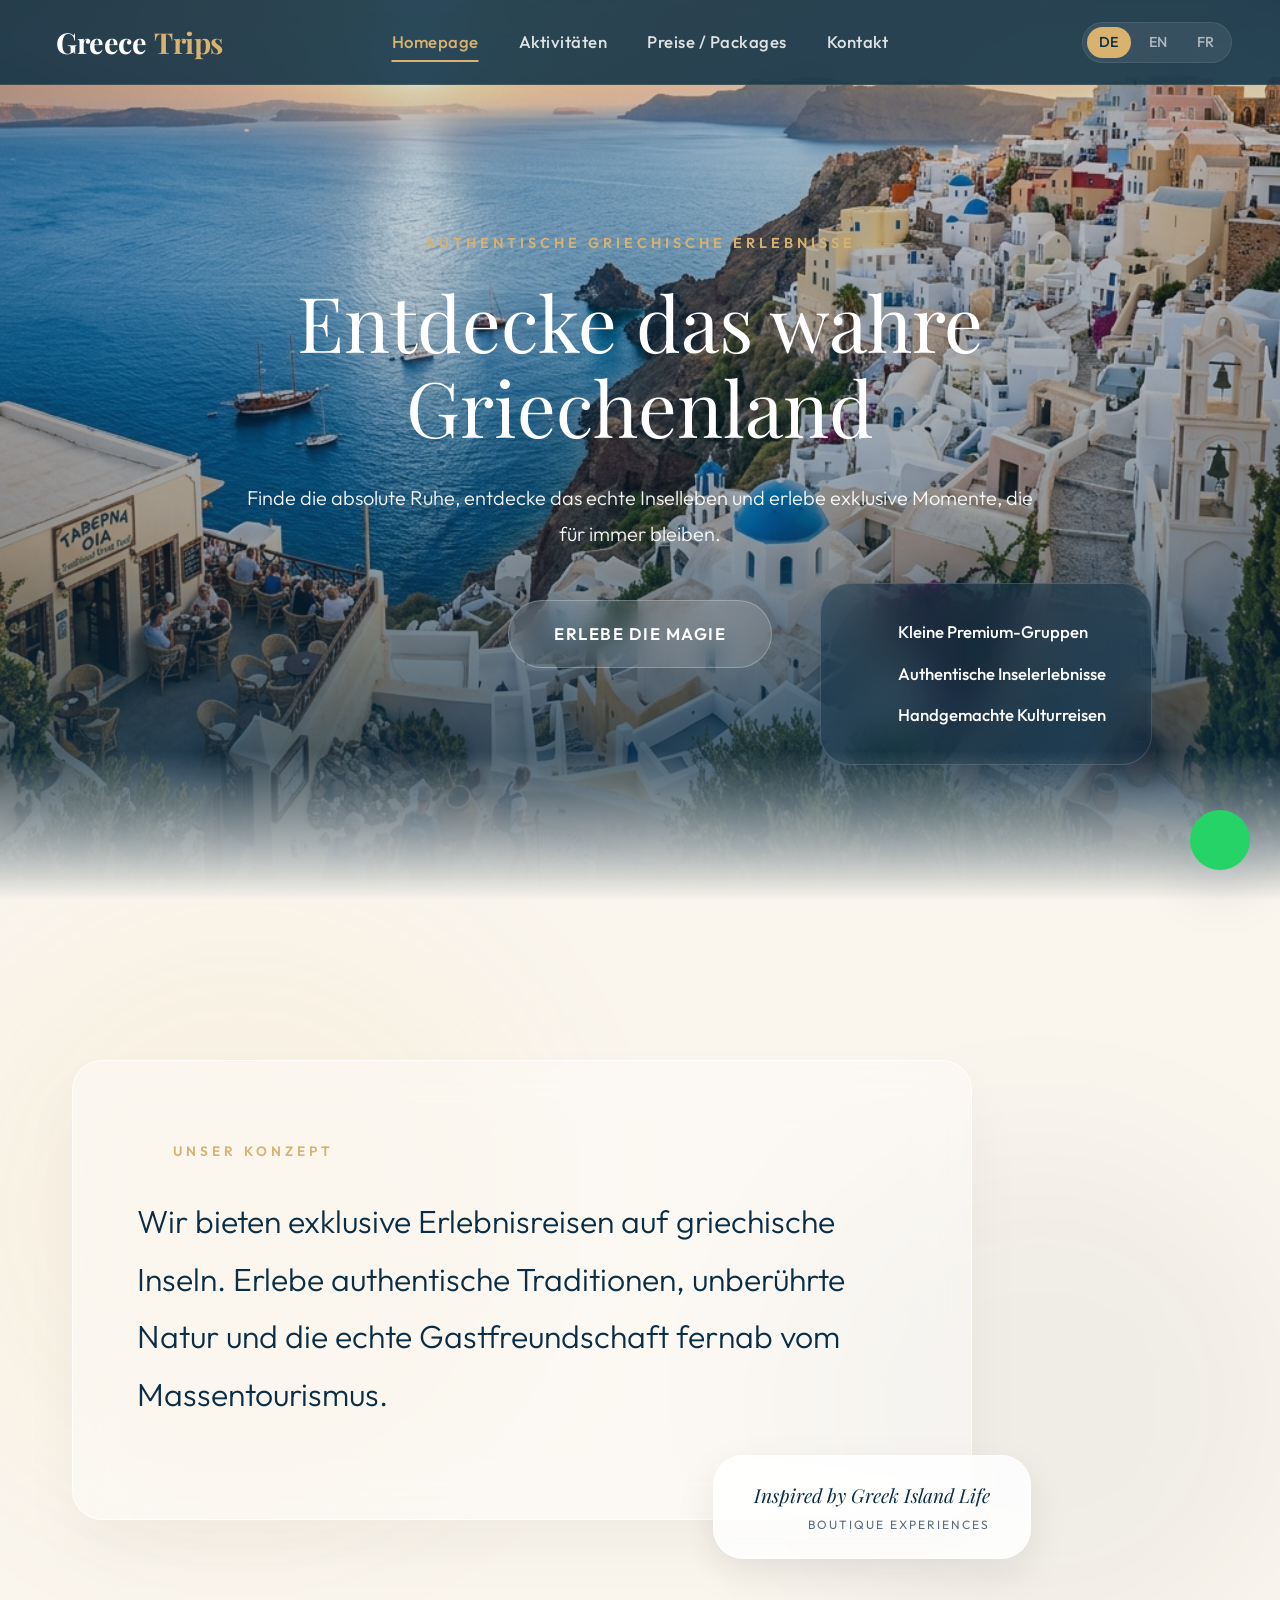
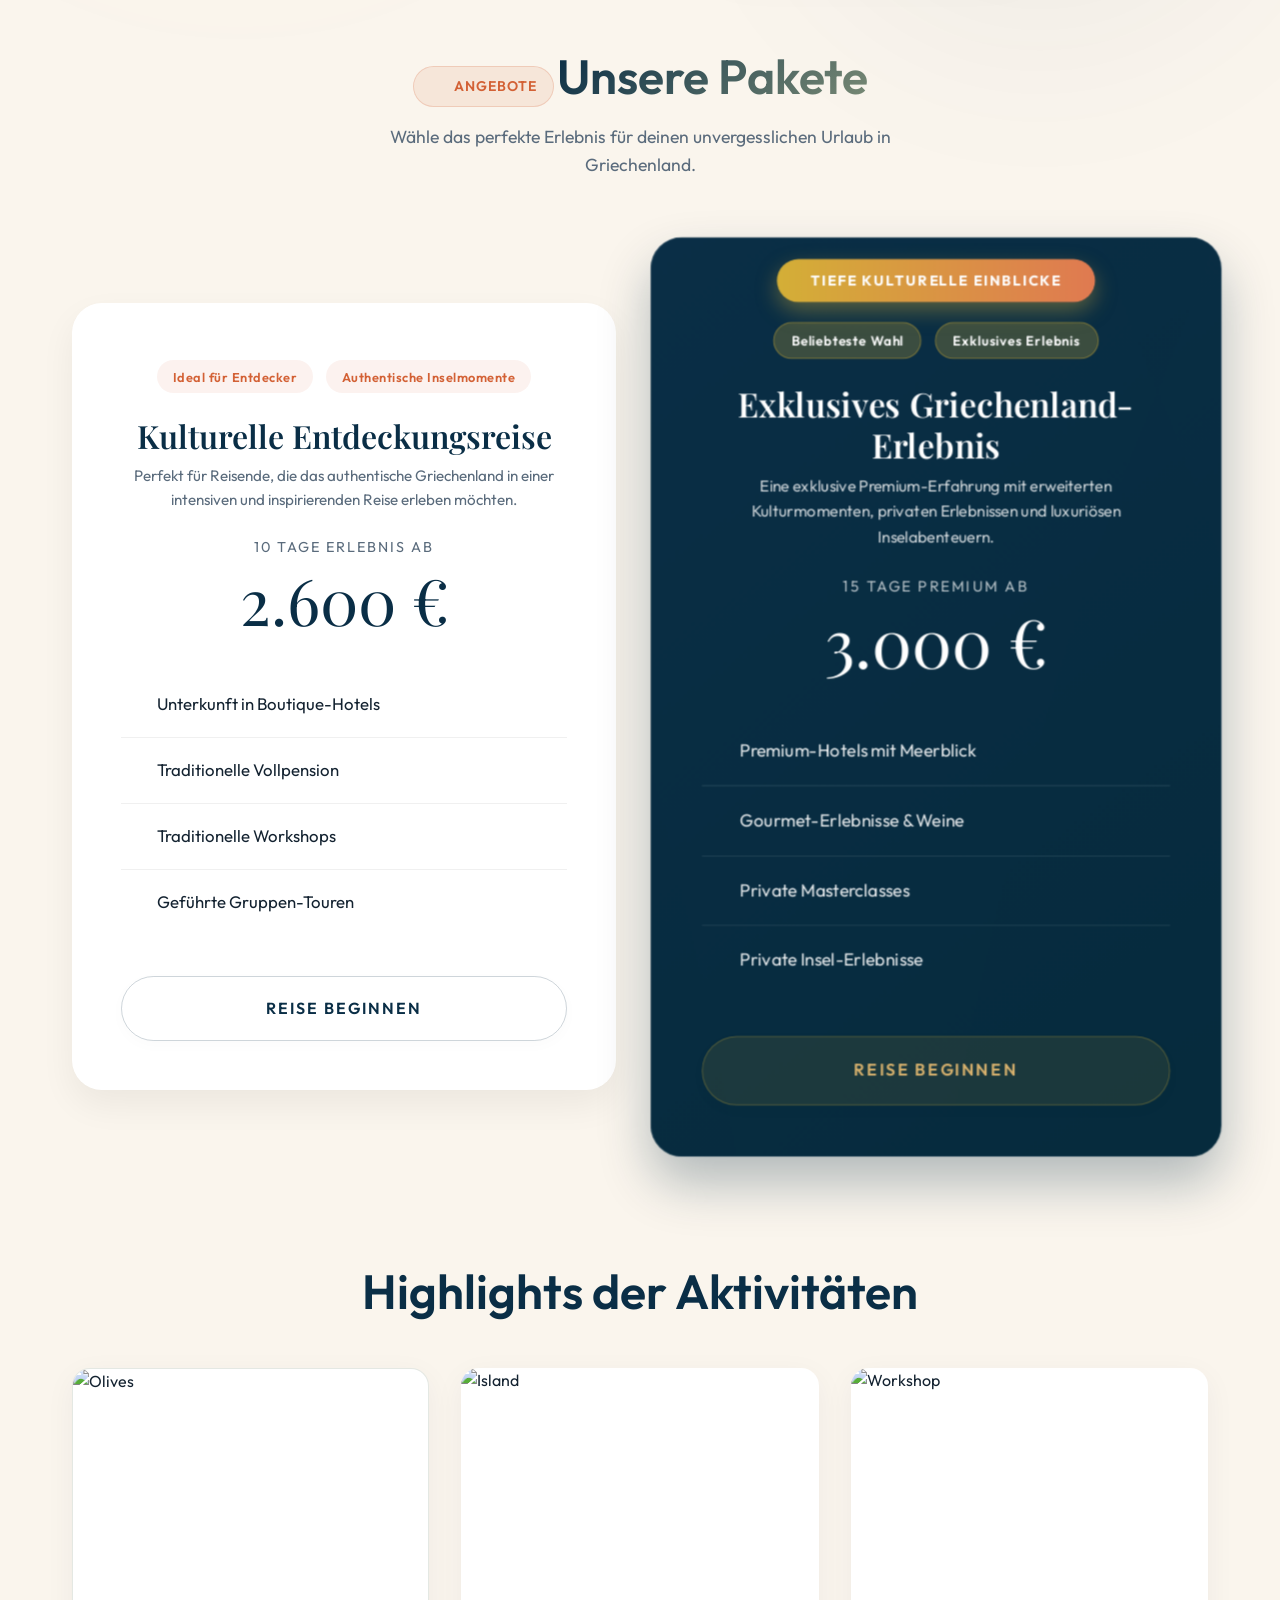
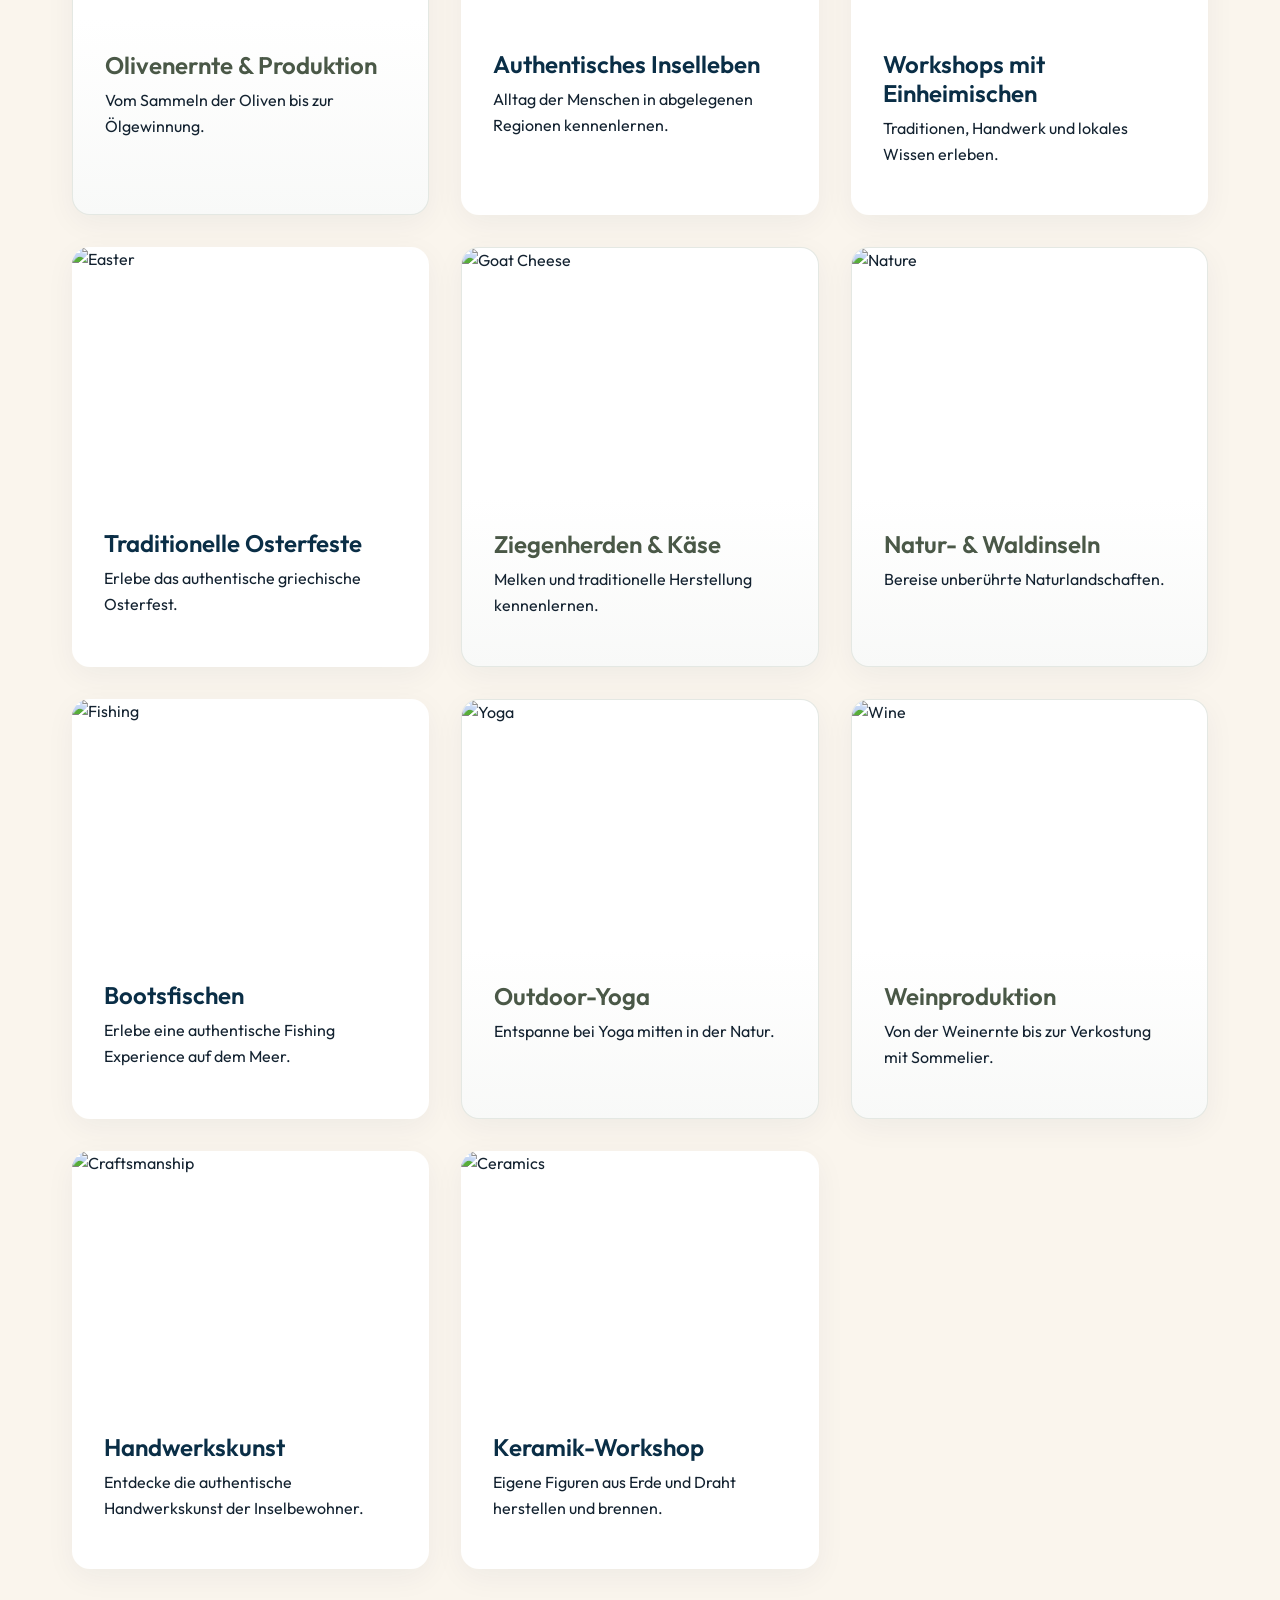
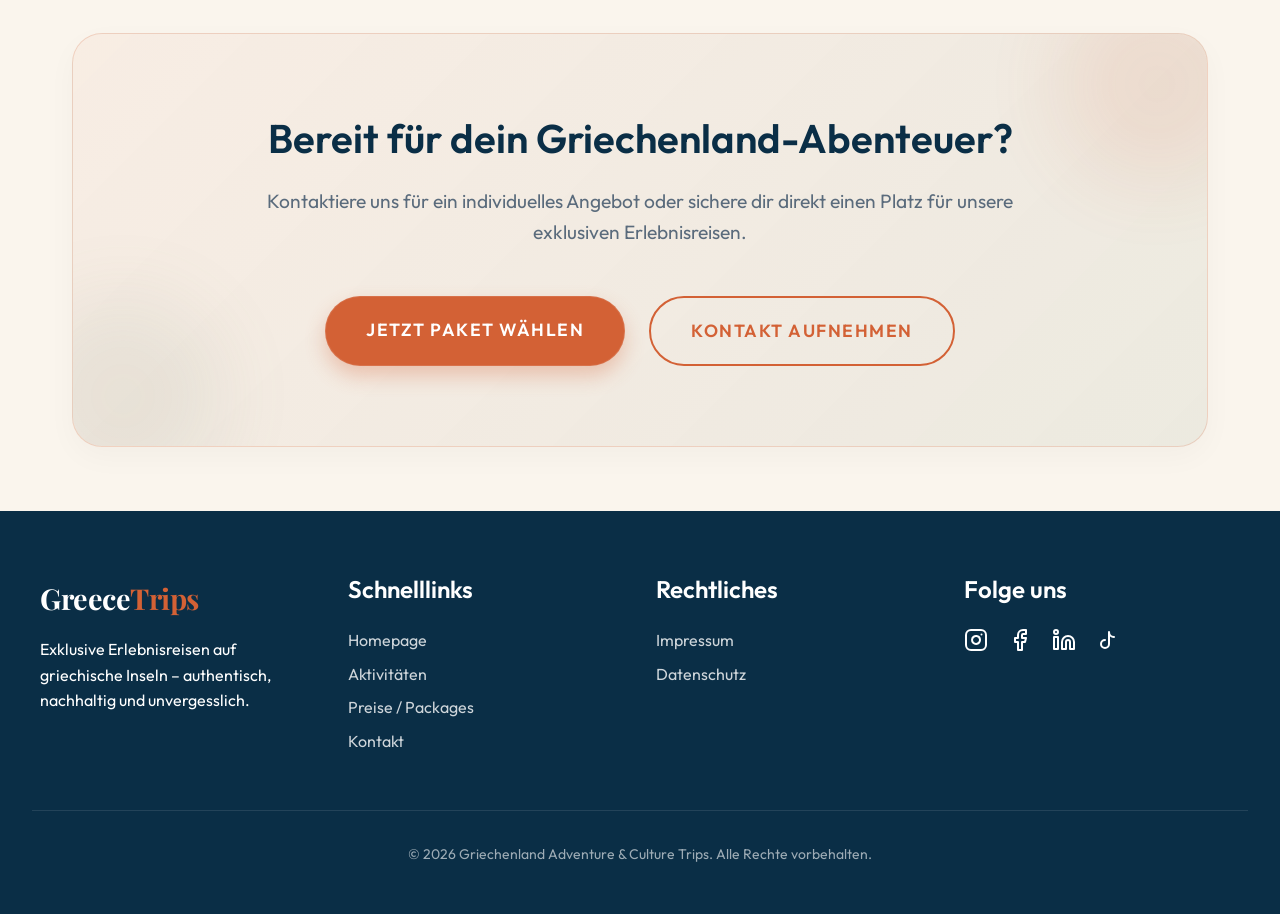
==== commit f8542898: "style & i18n: synchronize local translation updates and JavaScript cleanups" ====
--- a/index.html
+++ b/index.html
@@ -135,193 +135,137 @@
                     </div>
                 </div>
             </div>
-              <!-- Activities Highlights -->
-        <section class="activities-editorial-wrapper">
-            <div class="container">
-                <div class="section-title" style="margin-bottom: 3.5rem;">
-                    <h2 data-i18n="home.activities.title" style="font-family: 'Playfair Display', serif; font-size: 3rem; color: var(--color-primary); text-align: center;">Highlights der Aktivitäten</h2>
-                    <p style="text-align: center; color: var(--color-text-light); max-width: 600px; margin: 1rem auto 0 auto; font-family: 'Outfit', sans-serif;" data-i18n="act.intro.desc">Unsere Erlebnisse werden sorgfältig mit lokalen Familien gestaltet, um dir einen authentischen und unvergesslichen Moment zu schenken. Spüre die Seele des Mittelmeers.</p>
-                </div>
-                
-                <div class="grid-editorial-asymmetric">
-                    <!-- 1. Olive (Featured Widescreen Overlay) -->
-                    <div class="gallery-item span-8-cols-lg" onclick="location.href='activities.html#activity-1'">
-                        <div class="gallery-image-wrapper">
-                            <span class="gallery-tag-glass">CULTURE</span>
-                            <img src="https://i.pinimg.com/1200x/9a/4b/82/9a4b825e1d4ea3909dfa67b39c7a24a3.jpg" alt="Traditional Olive Harvest" class="gallery-image">
-                            <div class="gallery-caption-overlay">
-                                <h3 class="gallery-title" data-i18n="act.olive.title">Traditional Olive Harvest</h3>
-                                <p class="gallery-desc" data-i18n="act.olive.desc">Vom Sammeln der Oliven bis zur Ölgewinnung.</p>
-                                <div class="gallery-meta-divider">
-                                    <span>6-8 Hours</span>
-                                    <span>Harvest Experience</span>
-                                </div>
-                            </div>
-                        </div>
-                    </div>
-
-                    <!-- 2. Island Life (Compact Portrait Overlap Offset Down) -->
-                    <div class="gallery-item span-4-cols-compact gallery-item-offset-down" onclick="location.href='activities.html#activity-9'">
-                        <div class="gallery-image-wrapper">
-                            <span class="gallery-tag-glass">ISLAND LIFE</span>
-                            <img src="https://i.pinimg.com/1200x/8d/3c/04/8d3c04473be94d31334ac4586a8a901c.jpg" alt="Authentic Island Life" class="gallery-image">
-                        </div>
-                        <div class="gallery-caption-overlap">
-                            <h3 class="gallery-title" data-i18n="act.island.title">Authentic Island Life</h3>
-                            <p class="gallery-desc" data-i18n="act.island.desc">Alltag der Menschen in abgelegenen Regionen kennenlernen.</p>
-                            <div class="gallery-meta-divider">
-                                    <span>Full Day</span>
-                                    <span>Local Living</span>
-                            </div>
-                        </div>
-                    </div>
-
-                    <!-- 3. Workshops (Compact Portrait Overlap) -->
-                    <div class="gallery-item span-4-cols-compact" onclick="location.href='activities.html#activity-10'">
-                        <div class="gallery-image-wrapper">
-                            <span class="gallery-tag-glass">WORKSHOP</span>
-                            <img src="https://i.pinimg.com/736x/ee/f7/c8/eef7c8f7f3fd9a506ef3228f220638ea.jpg" alt="Immersive Local Workshops" class="gallery-image">
-                        </div>
-                        <div class="gallery-caption-overlap">
-                            <h3 class="gallery-title" data-i18n="act.workshop.title">Immersive Local Workshops</h3>
-                            <p class="gallery-desc" data-i18n="act.workshop.desc">Traditionen, Handwerk und lokales Wissen erleben.</p>
-                            <div class="gallery-meta-divider">
-                                    <span>2-4 Hours</span>
-                                    <span>Interactive</span>
-                            </div>
-                        </div>
-                    </div>
-
-                    <!-- 4. Easter (Compact Portrait Overlap Offset Up) -->
-                    <div class="gallery-item span-4-cols-compact gallery-item-offset-up" onclick="location.href='activities.html#activity-11'">
-                        <div class="gallery-image-wrapper">
-                            <span class="gallery-tag-glass">CULTURE</span>
-                            <img src="https://i.pinimg.com/736x/ba/08/e1/ba08e138247f71bcf8969bbef5987cd0.jpg" alt="Traditional Easter Celebrations" class="gallery-image">
-                        </div>
-                        <div class="gallery-caption-overlap">
-                            <h3 class="gallery-title" data-i18n="act.easter.title">Traditional Easter Celebrations</h3>
-                            <p class="gallery-desc" data-i18n="act.easter.desc">Erlebe das authentische griechische Osterfest.</p>
-                            <div class="gallery-meta-divider">
-                                    <span>Seasonal</span>
-                                    <span>Unique Vibe</span>
-                            </div>
-                        </div>
-                    </div>
-
-                    <!-- 5. Goat & Cheese (Compact Portrait Overlap) -->
-                    <div class="gallery-item span-4-cols-compact" onclick="location.href='activities.html#activity-3'">
-                        <div class="gallery-image-wrapper">
-                            <span class="gallery-tag-glass">EXPERIENCE</span>
-                            <img src="https://cdn.shopify.com/s/files/1/0441/7683/4722/files/d1.jpg?v=1706178713" alt="Mountain Goat Herds & Artisanal Cheese" class="gallery-image">
-                        </div>
-                        <div class="gallery-caption-overlap">
-                            <h3 class="gallery-title" data-i18n="act.goat.title">Mountain Goat Herds & Artisanal Cheese</h3>
-                            <p class="gallery-desc" data-i18n="act.goat.desc">Melken und traditionelle Herstellung kennenlernen.</p>
-                            <div class="gallery-meta-divider">
-                                    <span>4-5 Hours</span>
-                                    <span>Tasting Inkl.</span>
-                            </div>
-                        </div>
-                    </div>
-
-                    <!-- 6. Nature (Compact Portrait Overlap Offset Down) -->
-                    <div class="gallery-item span-4-cols-compact gallery-item-offset-down" onclick="location.href='activities.html#activity-6'">
-                        <div class="gallery-image-wrapper">
-                            <span class="gallery-tag-glass">NATURE</span>
-                            <img src="https://i.pinimg.com/1200x/41/36/15/4136154288fe7beb585b522e7ff98359.jpg" alt="Pristine Forest & Island Nature" class="gallery-image">
-                        </div>
-                        <div class="gallery-caption-overlap">
-                            <h3 class="gallery-title" data-i18n="act.nature.title">Pristine Forest & Island Nature</h3>
-                            <p class="gallery-desc" data-i18n="act.nature.desc">Bereise unberührte Naturlandschaften.</p>
-                            <div class="gallery-meta-divider">
-                                    <span>Full Day</span>
-                                    <span>Excursion</span>
-                            </div>
-                        </div>
-                    </div>
-
-                    <!-- 7. Fishing (Featured Widescreen Overlay) -->
-                    <div class="gallery-item span-8-cols-lg" onclick="location.href='activities.html#activity-7'">
-                        <div class="gallery-image-wrapper">
-                            <span class="gallery-tag-glass">EXPERIENCE</span>
-                            <img src="https://i.pinimg.com/736x/ae/d1/72/aed172eadb6de0f73cef4fa4a2e7cb53.jpg" alt="Fishing Experience at Sea" class="gallery-image" style="object-position: center 80%;">
-                            <div class="gallery-caption-overlay">
-                                <h3 class="gallery-title" data-i18n="act.fishing.title">Fishing Experience at Sea</h3>
-                                <p class="gallery-desc" data-i18n="act.fishing.desc">Erlebe eine authentische Fishing Experience auf dem Meer.</p>
-                                <div class="gallery-meta-divider">
-                                    <span>5-6 Hours</span>
-                                    <span>Tradition Boat</span>
-                                </div>
-                            </div>
-                        </div>
-                    </div>
-
-                    <!-- 8. Yoga (Compact Portrait Overlap) -->
-                    <div class="gallery-item span-4-cols-compact" onclick="location.href='activities.html#activity-8'">
-                        <div class="gallery-image-wrapper">
-                            <span class="gallery-tag-glass">WELLNESS</span>
-                            <img src="https://i.pinimg.com/736x/13/e6/08/13e60845ffa1bb30808351784ec67ee2.jpg" alt="Sunrise Outdoor Yoga" class="gallery-image" style="object-position: center 80%;">
-                        </div>
-                        <div class="gallery-caption-overlap">
-                            <h3 class="gallery-title" data-i18n="act.yoga.title">Sunrise Outdoor Yoga</h3>
-                            <p class="gallery-desc" data-i18n="act.yoga.desc">Entspanne bei Yoga mitten in der Natur.</p>
-                            <div class="gallery-meta-divider">
-                                    <span>1.5-2 Hours</span>
-                                    <span>All Levels</span>
-                            </div>
-                        </div>
-                    </div>
-
-                    <!-- 9. Wine (Featured Widescreen Overlay Offset Down) -->
-                    <div class="gallery-item span-8-cols-lg gallery-item-offset-down" onclick="location.href='activities.html#activity-2'">
-                        <div class="gallery-image-wrapper">
-                            <span class="gallery-tag-glass">EXPERIENCE</span>
-                            <img src="https://i.pinimg.com/1200x/47/16/d6/4716d6c02dd8689059cf7d2d761e28e4.jpg" alt="Greek Wine Journey" class="gallery-image" style="object-position: center 80%;">
-                            <div class="gallery-caption-overlay">
-                                <h3 class="gallery-title" data-i18n="act.wine.title">Greek Wine Journey</h3>
-                                <p class="gallery-desc" data-i18n="act.wine.desc">Von der Weinernte bis zur Verkostung mit Sommelier.</p>
-                                <div class="gallery-meta-divider">
-                                    <span>5-7 Hours</span>
-                                    <span>Sommelier Tasting</span>
-                                </div>
-                            </div>
-                        </div>
-                    </div>
-
-                    <!-- 10. Craftsmanship (Compact Portrait Overlap) -->
-                    <div class="gallery-item span-4-cols-compact" onclick="location.href='activities.html#activity-5'">
-                        <div class="gallery-image-wrapper">
-                            <span class="gallery-tag-glass">CULTURE</span>
-                            <img src="https://i.pinimg.com/736x/08/83/c6/0883c64f8701fb4855ef12d99d8428f8.jpg" alt="Traditional Craftsmanship" class="gallery-image">
-                        </div>
-                        <div class="gallery-caption-overlap">
-                            <h3 class="gallery-title" data-i18n="act.craft.title">Traditional Craftsmanship</h3>
-                            <p class="gallery-desc" data-i18n="act.craft.desc">Entdecke die authentische Handwerkskunst der Inselbewohner.</p>
-                            <div class="gallery-meta-divider">
-                                    <span>3-5 Hours</span>
-                                    <span>Artisan Craft</span>
-                            </div>
-                        </div>
-                    </div>
-
-                    <!-- 11. Ceramics (Full Width Showcase Spread Offset Down) -->
-                    <div class="gallery-item span-12-cols-spread gallery-item-offset-down" onclick="location.href='activities.html#activity-4'">
-                        <div class="gallery-image-wrapper">
-                            <span class="gallery-tag-glass">WORKSHOP</span>
-                            <img src="https://i.pinimg.com/736x/61/53/4a/61534a22deb1ce05ea6c530dec79118c.jpg" alt="Artisan Ceramic Workshop" class="gallery-image">
-                        </div>
-                        <div class="gallery-side-caption">
-                            <div>
-                                <h3 class="gallery-title" data-i18n="act.ceramic.title">Artisan Ceramic Workshop</h3>
-                                <p class="gallery-desc" data-i18n="act.ceramic.desc">Eigene Figuren aus Erde und Draht herstellen und brennen.</p>
-                                <div class="gallery-meta-divider">
-                                    <span>3-4 Hours</span>
-                                    <span>Souvenir Included</span>
-                                </div>
-                            </div>
-                        </div>
-                </div>
-            </div>
+        </section>
+
+        <!-- Activities Highlights -->
+        <section class="container">
+            <div class="section-title">
+                <h2 data-i18n="home.activities.title">Highlights der Aktivitäten</h2>
+            </div>
+            
+            <div class="grid-3">
+                <!-- 1. Olive -->
+                <div class="card card-sage-olive">
+                    <div class="card-img-wrapper">
+                        <img src="https://i.pinimg.com/1200x/9a/4b/82/9a4b825e1d4ea3909dfa67b39c7a24a3.jpg" alt="Olives" class="card-img">
+                    </div>
+                    <div class="card-content">
+                        <h3 class="card-title" data-i18n="act.olive.title">Olivenernte & Produktion</h3>
+                        <p data-i18n="act.olive.desc">Vom Sammeln der Oliven bis zur Ölgewinnung.</p>
+                    </div>
+                </div>
+
+                <!-- 2. Island Life -->
+                <div class="card">
+                    <div class="card-img-wrapper">
+                        <img src="https://i.pinimg.com/1200x/8d/3c/04/8d3c04473be94d31334ac4586a8a901c.jpg" alt="Island" class="card-img">
+                    </div>
+                    <div class="card-content">
+                        <h3 class="card-title" data-i18n="act.island.title">Authentisches Inselleben</h3>
+                        <p data-i18n="act.island.desc">Alltag der Menschen in abgelegenen Regionen kennenlernen.</p>
+                    </div>
+                </div>
+
+                <!-- 3. Workshops -->
+                <div class="card">
+                    <div class="card-img-wrapper">
+                        <img src="https://i.pinimg.com/736x/ee/f7/c8/eef7c8f7f3fd9a506ef3228f220638ea.jpg" alt="Workshop" class="card-img">
+                    </div>
+                    <div class="card-content">
+                        <h3 class="card-title" data-i18n="act.workshop.title">Workshops mit Einheimischen</h3>
+                        <p data-i18n="act.workshop.desc">Traditionen, Handwerk und lokales Wissen erleben.</p>
+                    </div>
+                </div>
+
+                <!-- 4. Easter -->
+                <div class="card">
+                    <div class="card-img-wrapper">
+                        <img src="https://i.pinimg.com/736x/ba/08/e1/ba08e138247f71bcf8969bbef5987cd0.jpg" alt="Easter" class="card-img">
+                    </div>
+                    <div class="card-content">
+                        <h3 class="card-title" data-i18n="act.easter.title">Traditionelle Osterfeste</h3>
+                        <p data-i18n="act.easter.desc">Erlebe das authentische griechische Osterfest.</p>
+                    </div>
+                </div>
+
+                <!-- 5. Goat & Cheese -->
+                <div class="card card-sage-olive">
+                    <div class="card-img-wrapper">
+                        <img src="https://cdn.shopify.com/s/files/1/0441/7683/4722/files/d1.jpg?v=1706178713" alt="Goat Cheese" class="card-img">
+                    </div>
+                    <div class="card-content">
+                        <h3 class="card-title" data-i18n="act.goat.title">Ziegenherden & Käse</h3>
+                        <p data-i18n="act.goat.desc">Melken und traditionelle Herstellung kennenlernen.</p>
+                    </div>
+                </div>
+
+                <!-- 6. Nature -->
+                <div class="card card-sage-olive">
+                    <div class="card-img-wrapper">
+                        <img src="https://i.pinimg.com/1200x/41/36/15/4136154288fe7beb585b522e7ff98359.jpg" alt="Nature" class="card-img">
+                    </div>
+                    <div class="card-content">
+                        <h3 class="card-title" data-i18n="act.nature.title">Natur- & Waldinseln</h3>
+                        <p data-i18n="act.nature.desc">Bereise unberührte Naturlandschaften.</p>
+                    </div>
+                </div>
+
+                <!-- 7. Fishing -->
+                <div class="card">
+                    <div class="card-img-wrapper">
+                        <img src="https://i.pinimg.com/736x/ae/d1/72/aed172eadb6de0f73cef4fa4a2e7cb53.jpg" alt="Fishing" class="card-img" style="object-position: center 80%;">
+                    </div>
+                    <div class="card-content">
+                        <h3 class="card-title" data-i18n="act.fishing.title">Bootsfischen</h3>
+                        <p data-i18n="act.fishing.desc">Erlebe eine authentische Fishing Experience auf dem Meer.</p>
+                    </div>
+                </div>
+
+                <!-- 8. Yoga -->
+                <div class="card card-sage-olive">
+                    <div class="card-img-wrapper">
+                        <img src="https://i.pinimg.com/736x/13/e6/08/13e60845ffa1bb30808351784ec67ee2.jpg" alt="Yoga" class="card-img" style="object-position: center 80%;">
+                    </div>
+                    <div class="card-content">
+                        <h3 class="card-title" data-i18n="act.yoga.title">Outdoor-Yoga</h3>
+                        <p data-i18n="act.yoga.desc">Entspanne bei Yoga mitten in der Natur.</p>
+                    </div>
+                </div>
+
+                <!-- 9. Wine -->
+                <div class="card card-sage-olive">
+                    <div class="card-img-wrapper">
+                        <img src="https://i.pinimg.com/1200x/47/16/d6/4716d6c02dd8689059cf7d2d761e28e4.jpg" alt="Wine" class="card-img" style="object-position: center 80%;">
+                    </div>
+                    <div class="card-content">
+                        <h3 class="card-title" data-i18n="act.wine.title">Weinproduktion</h3>
+                        <p data-i18n="act.wine.desc">Von der Weinernte bis zur Verkostung mit Sommelier.</p>
+                    </div>
+                </div>
+
+                <!-- 10. Craftsmanship -->
+                <div class="card">
+                    <div class="card-img-wrapper">
+                        <img src="https://i.pinimg.com/736x/08/83/c6/0883c64f8701fb4855ef12d99d8428f8.jpg" alt="Craftsmanship" class="card-img">
+                    </div>
+                    <div class="card-content">
+                        <h3 class="card-title" data-i18n="act.craft.title">Handwerkskunst</h3>
+                        <p data-i18n="act.craft.desc">Entdecke die authentische Handwerkskunst der Inselbewohner.</p>
+                    </div>
+                </div>
+
+                <!-- 11. Ceramics -->
+                <div class="card">
+                    <div class="card-img-wrapper">
+                        <img src="https://i.pinimg.com/736x/61/53/4a/61534a22deb1ce05ea6c530dec79118c.jpg" alt="Ceramics" class="card-img">
+                    </div>
+                    <div class="card-content">
+                        <h3 class="card-title" data-i18n="act.ceramic.title">Keramik-Workshop</h3>
+                        <p data-i18n="act.ceramic.desc">Eigene Figuren aus Erde und Draht herstellen und brennen.</p>
+                    </div>
+                </div>
+            </div>
+            
         </section>
 
         <!-- Call to Action -->
--- a/css/style.css
+++ b/css/style.css
@@ -1127,49 +1127,29 @@
 .activity-feature {
     display: grid;
     grid-template-columns: 1fr 1fr;
-    gap: 0rem; /* Handled by offsets */
-    align-items: center;
-    margin-bottom: 9rem;
-    padding: 0;
-    border-radius: 0;
+    gap: 3rem;
+    align-items: center;
+    margin-bottom: 4rem;
+    padding: 2rem;
+    border-radius: var(--radius-lg);
     transition: var(--transition);
-    background: transparent !important;
-    border: none !important;
-    box-shadow: none !important;
-}
-
-.activity-feature-content {
-    background: rgba(250, 245, 237, 0.95);
-    backdrop-filter: blur(20px);
-    -webkit-backdrop-filter: blur(20px);
-    border: 1px solid rgba(216, 178, 110, 0.22);
-    padding: 3.5rem;
-    border-radius: 28px;
-    box-shadow: 0 15px 40px rgba(10, 46, 70, 0.03);
-    position: relative;
-    z-index: 10;
-    margin-left: -5rem;
-    transition: all 0.6s cubic-bezier(0.16, 1, 0.3, 1);
-}
-
-.activity-feature.reverse .activity-feature-content {
-    margin-right: -5rem;
-    margin-left: 0;
-}
-
-.activity-feature:hover .activity-feature-content {
-    border-color: rgba(211, 97, 53, 0.3);
-    box-shadow: 0 25px 50px rgba(211, 97, 53, 0.08), 0 10px 30px rgba(10, 46, 70, 0.04);
+}
+
+.activity-feature:hover {
+    background: rgba(255,255,255,0.6);
+    box-shadow: 0 10px 30px rgba(0,0,0,0.05);
 }
 
 /* Contextual Activity feature styles for Nature & Outdoors */
-.activity-feature-sage-olive .activity-feature-content {
-    border-color: rgba(121, 138, 117, 0.25);
-}
-
-.activity-feature-sage-olive:hover .activity-feature-content {
+.activity-feature-sage-olive {
+    background: rgba(121, 138, 117, 0.05);
+    border: 1px solid rgba(121, 138, 117, 0.15);
+}
+
+.activity-feature-sage-olive:hover {
+    background: rgba(121, 138, 117, 0.08) !important;
     border-color: var(--color-secondary) !important;
-    box-shadow: 0 25px 50px rgba(121, 138, 117, 0.12), 0 10px 30px rgba(10, 46, 70, 0.04) !important;
+    box-shadow: 0 20px 40px rgba(121, 138, 117, 0.1) !important;
 }
 
 .activity-feature-sage-olive .activity-tag {
@@ -1186,55 +1166,46 @@
 }
 
 .activity-feature-img {
-    border-radius: 32px;
+    border-radius: var(--radius-lg);
     overflow: hidden;
-    box-shadow: 0 15px 45px rgba(10, 46, 70, 0.06);
-    aspect-ratio: 16/11;
-    position: relative;
-    z-index: 1;
+    box-shadow: 0 15px 30px rgba(0,0,0,0.1);
+    aspect-ratio: 4/3;
 }
 
 .activity-feature-img img {
     width: 100%;
     height: 100%;
     object-fit: cover;
-    transition: transform 0.8s cubic-bezier(0.16, 1, 0.3, 1);
+    transition: transform 0.5s ease;
 }
 
 .activity-feature:hover .activity-feature-img img {
-    transform: scale(1.06);
+    transform: scale(1.05);
 }
 
 .activity-feature-content h3 {
-    font-family: 'Playfair Display', serif;
-    font-size: 2rem;
-    font-weight: 700;
+    font-size: 1.8rem;
     color: var(--color-primary);
     margin-bottom: 1rem;
-    transition: color 0.3s ease;
-}
-
-.activity-feature:hover .activity-feature-content h3 {
-    color: var(--color-accent);
 }
 
 .activity-feature-content p {
     color: var(--color-text-light);
     line-height: 1.8;
-    font-size: 1.02rem;
+    font-size: 1.05rem;
 }
 
 .activity-tag {
     display: inline-block;
     background: rgba(211, 97, 53, 0.1);
     color: var(--color-accent);
-    padding: 0.45rem 1.1rem;
+    padding: 0.4rem 1rem;
     border-radius: 50px;
-    font-size: 0.76rem;
-    font-weight: 700;
+    font-size: 0.8rem;
+    font-weight: 600;
     text-transform: uppercase;
-    letter-spacing: 1.5px;
-    margin-bottom: 1.2rem;
+    letter-spacing: 1px;
+    margin-bottom: 1rem;
 }
 
 .activity-highlights {
@@ -1339,21 +1310,6 @@
         direction: ltr;
     }
 
-    .activity-feature {
-        margin-bottom: 5rem !important;
-    }
-
-    .activity-feature-content {
-        margin-left: 0 !important;
-        padding: 2.2rem !important;
-        border-radius: 24px !important;
-        margin-top: -2.5rem !important;
-    }
-
-    .activity-feature.reverse .activity-feature-content {
-        margin-right: 0 !important;
-    }
-
     /* Mobile Hero Section Optimization */
     .hero {
         height: auto;
@@ -3018,316 +2974,3 @@
         box-shadow: 0 4px 15px rgba(10, 46, 70, 0.15) !important;
     }
 }
-
-/* ==========================================================================
-   Luxurious Travel Magazine - Immersive Experience-Gallery Redesign
-   ========================================================================== */
-
-.activities-editorial-wrapper {
-    background-color: #FAF5ED !important;
-    padding: 9rem 0;
-    width: 100%;
-    position: relative;
-    overflow: hidden;
-}
-
-/* Immersive Editorial Collage Grid */
-.grid-editorial-asymmetric {
-    display: grid;
-    grid-template-columns: repeat(12, 1fr);
-    gap: 4.5rem 3rem; /* Generous spacing for luxury feel */
-    margin-top: 4.5rem;
-}
-
-/* Borderless Cinematic Experience Wrapper */
-.gallery-item {
-    position: relative;
-    display: flex;
-    flex-direction: column;
-    height: 100%;
-    transition: all 0.8s cubic-bezier(0.16, 1, 0.3, 1);
-    cursor: pointer;
-}
-
-/* Dynamic Offset Shifts to Create Collage Feel */
-.gallery-item-offset-up {
-    transform: translateY(-45px);
-}
-
-.gallery-item-offset-down {
-    transform: translateY(45px);
-}
-
-/* Asymmetric Grid Column Spanning */
-.span-8-cols-lg {
-    grid-column: span 8;
-    min-height: 520px;
-}
-
-.span-4-cols-compact {
-    grid-column: span 4;
-    min-height: 380px;
-}
-
-.span-12-cols-spread {
-    grid-column: span 12;
-    min-height: 580px;
-    display: flex;
-    flex-direction: row !important;
-    align-items: center;
-    gap: 3.5rem;
-}
-
-/* Image Wrappers (Borderless & Deep Rounded) */
-.gallery-image-wrapper {
-    position: relative;
-    width: 100%;
-    border-radius: 32px;
-    overflow: hidden;
-    background-color: var(--color-primary);
-    box-shadow: 0 15px 45px rgba(10, 46, 70, 0.05);
-    transition: all 0.8s cubic-bezier(0.16, 1, 0.3, 1);
-}
-
-/* Aspect Ratios for Variety */
-.span-8-cols-lg .gallery-image-wrapper {
-    aspect-ratio: 16/10;
-}
-
-.span-4-cols-compact .gallery-image-wrapper {
-    aspect-ratio: 4/5; /* Beautiful portrait style */
-}
-
-.span-12-cols-spread .gallery-image-wrapper {
-    width: 60%;
-    aspect-ratio: 16/9;
-}
-
-.gallery-image {
-    width: 100%;
-    height: 100%;
-    object-fit: cover;
-    transition: transform 0.8s cubic-bezier(0.16, 1, 0.3, 1);
-}
-
-/* Translucent Glassmorphic Floating Tags */
-.gallery-tag-glass {
-    position: absolute;
-    top: 1.5rem;
-    left: 1.5rem;
-    background: rgba(10, 46, 70, 0.25);
-    backdrop-filter: blur(12px);
-    -webkit-backdrop-filter: blur(12px);
-    border: 1px solid rgba(255, 255, 255, 0.2);
-    padding: 0.55rem 1.25rem;
-    border-radius: 50px;
-    font-size: 0.72rem;
-    font-weight: 700;
-    letter-spacing: 1.8px;
-    text-transform: uppercase;
-    color: #ffffff;
-    z-index: 10;
-    box-shadow: 0 4px 15px rgba(0, 0, 0, 0.04);
-}
-
-/* Floating Overlapping Captions */
-.gallery-caption-overlay {
-    position: absolute;
-    bottom: 2rem;
-    left: 2rem;
-    right: 2rem;
-    background: rgba(250, 245, 237, 0.88); /* Translucent Ivory sand tonality */
-    backdrop-filter: blur(24px);
-    -webkit-backdrop-filter: blur(24px);
-    border: 1px solid rgba(216, 178, 110, 0.22);
-    padding: 2.2rem;
-    border-radius: 24px;
-    box-shadow: 0 15px 35px rgba(10, 46, 70, 0.03);
-    z-index: 5;
-    transition: all 0.6s cubic-bezier(0.16, 1, 0.3, 1);
-}
-
-.gallery-caption-overlap {
-    margin-top: -3.5rem;
-    margin-left: 2rem;
-    margin-right: 2rem;
-    background: rgba(250, 245, 237, 0.95); /* Rich ivory layered sheet */
-    backdrop-filter: blur(20px);
-    -webkit-backdrop-filter: blur(20px);
-    border: 1px solid rgba(216, 178, 110, 0.22);
-    padding: 2.2rem;
-    border-radius: 24px;
-    box-shadow: 0 15px 35px rgba(10, 46, 70, 0.03);
-    position: relative;
-    z-index: 10;
-    transition: all 0.6s cubic-bezier(0.16, 1, 0.3, 1);
-}
-
-/* Layout for the Full Width Spread description on the right */
-.span-12-cols-spread .gallery-side-caption {
-    width: 40%;
-    padding-left: 1rem;
-}
-
-/* Fine Minimalist Details & Typography */
-.gallery-title {
-    font-family: 'Playfair Display', serif;
-    font-size: 1.8rem;
-    font-weight: 700;
-    color: var(--color-primary);
-    margin-bottom: 0.6rem;
-    line-height: 1.35;
-    transition: color 0.3s ease;
-}
-
-.span-8-cols-lg .gallery-title {
-    font-size: 2.2rem;
-}
-
-.gallery-desc {
-    font-family: 'Outfit', sans-serif;
-    font-size: 0.96rem;
-    color: var(--color-text-light);
-    line-height: 1.7;
-    margin: 0;
-}
-
-.gallery-meta-divider {
-    border-top: 1px solid rgba(10, 46, 70, 0.1);
-    margin-top: 1.2rem;
-    padding-top: 0.8rem;
-    display: flex;
-    justify-content: space-between;
-    align-items: center;
-    font-size: 0.76rem;
-    text-transform: uppercase;
-    letter-spacing: 1.5px;
-    color: var(--color-accent);
-    font-weight: 700;
-}
-
-/* Active Hover Transitions (Boutique Feel) */
-.gallery-item:hover .gallery-image-wrapper {
-    transform: translateY(-5px);
-    box-shadow: 0 25px 60px rgba(211, 97, 53, 0.06), 0 15px 45px rgba(10, 46, 70, 0.05);
-}
-
-.gallery-item:hover .gallery-image {
-    transform: scale(1.06);
-}
-
-.gallery-item:hover .gallery-title {
-    color: var(--color-accent);
-}
-
-.gallery-item:hover .gallery-caption-overlay,
-.gallery-item:hover .gallery-caption-overlap {
-    border-color: rgba(211, 97, 53, 0.3);
-    box-shadow: 0 20px 45px rgba(211, 97, 53, 0.08), 0 10px 25px rgba(10, 46, 70, 0.04);
-}
-
-/* Responsive Experience Gallery Overrides */
-@media (max-width: 1024px) {
-    .activities-editorial-wrapper {
-        padding: 6rem 0;
-    }
-    
-    .grid-editorial-asymmetric {
-        grid-template-columns: repeat(2, 1fr) !important;
-        gap: 3.5rem 2rem;
-    }
-    
-    .span-8-cols-lg,
-    .span-4-cols-compact,
-    .span-12-cols-spread {
-        grid-column: span 1 !important;
-        min-height: auto !important;
-        transform: none !important;
-        flex-direction: column !important;
-        gap: 0 !important;
-    }
-    
-    .gallery-image-wrapper {
-        width: 100% !important;
-        aspect-ratio: 4/3 !important;
-    }
-    
-    .gallery-caption-overlap {
-        margin-top: -2rem !important;
-    }
-    
-    .span-12-cols-spread .gallery-side-caption {
-        width: 100% !important;
-        margin-top: -2rem !important;
-        padding-left: 0 !important;
-    }
-    
-    .span-12-cols-spread .gallery-side-caption > div {
-        background: rgba(250, 245, 237, 0.95);
-        backdrop-filter: blur(20px);
-        border: 1px solid rgba(216, 178, 110, 0.22);
-        padding: 2.2rem;
-        border-radius: 24px;
-        box-shadow: 0 15px 35px rgba(10, 46, 70, 0.03);
-    }
-}
-
-@media (max-width: 768px) {
-    .grid-editorial-asymmetric {
-        grid-template-columns: 1fr !important;
-        gap: 3rem;
-    }
-    
-    .span-8-cols-lg .gallery-title {
-        font-size: 1.8rem;
-    }
-    
-    .gallery-caption-overlay {
-        position: relative !important;
-        bottom: auto !important;
-        left: auto !important;
-        right: auto !important;
-        margin-top: -2rem !important;
-        margin-left: 1.5rem !important;
-        margin-right: 1.5rem !important;
-        padding: 1.5rem !important;
-    }
-    
-    .gallery-caption-overlap {
-        margin-left: 1.5rem !important;
-        margin-right: 1.5rem !important;
-        padding: 1.5rem !important;
-    }
-    
-    .span-12-cols-spread .gallery-side-caption > div {
-        padding: 1.5rem !important;
-    }
-}
-
-/* Immersive Reveal Scroll Animations */
-.gallery-reveal {
-    opacity: 0;
-    transform: translateY(60px);
-    transition: opacity 1.4s cubic-bezier(0.16, 1, 0.3, 1), transform 1.4s cubic-bezier(0.16, 1, 0.3, 1);
-}
-
-.gallery-reveal.revealed {
-    opacity: 1;
-    transform: translateY(0);
-}
-
-/* Maintain custom offset states when revealed */
-.gallery-item-offset-up.gallery-reveal.revealed {
-    transform: translateY(-45px);
-}
-
-.gallery-item-offset-down.gallery-reveal.revealed {
-    transform: translateY(45px);
-}
-
-@media (max-width: 1024px) {
-    .gallery-item-offset-up.gallery-reveal.revealed,
-    .gallery-item-offset-down.gallery-reveal.revealed {
-        transform: translateY(0) !important;
-    }
-}
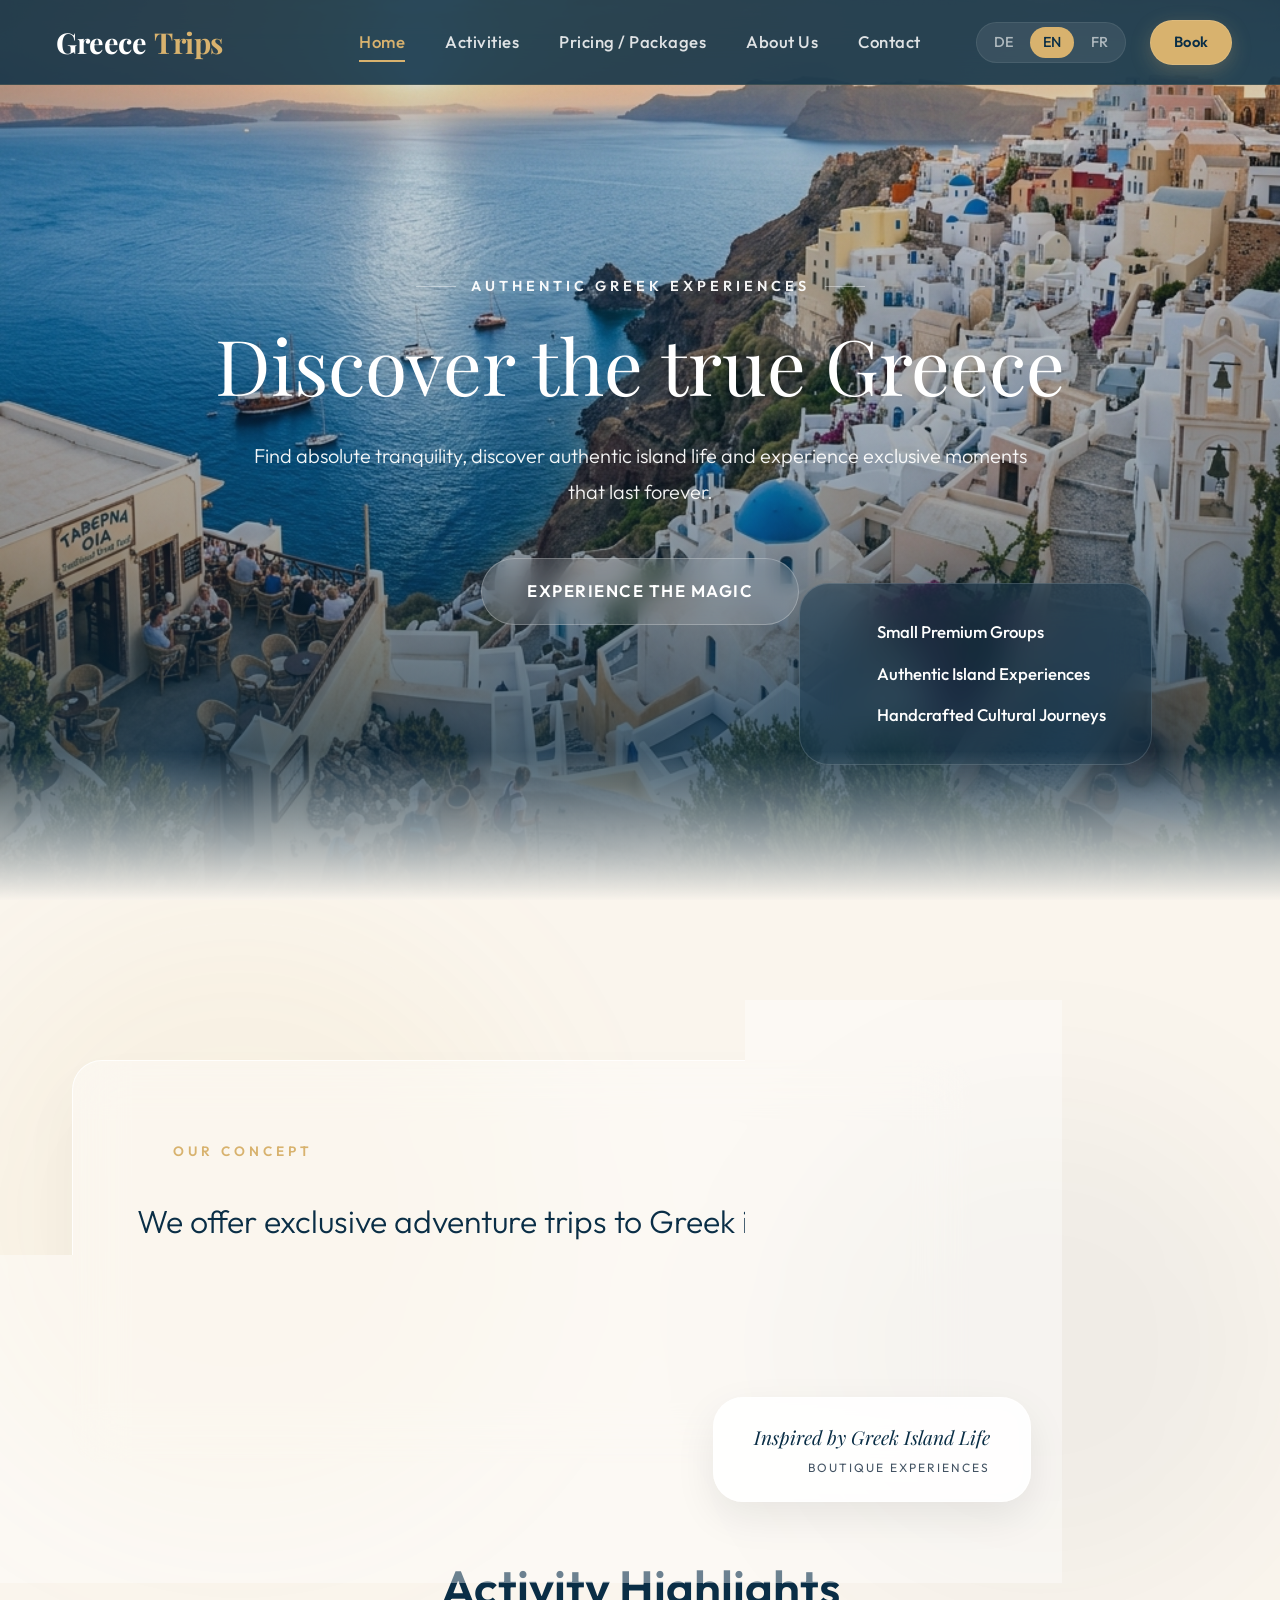
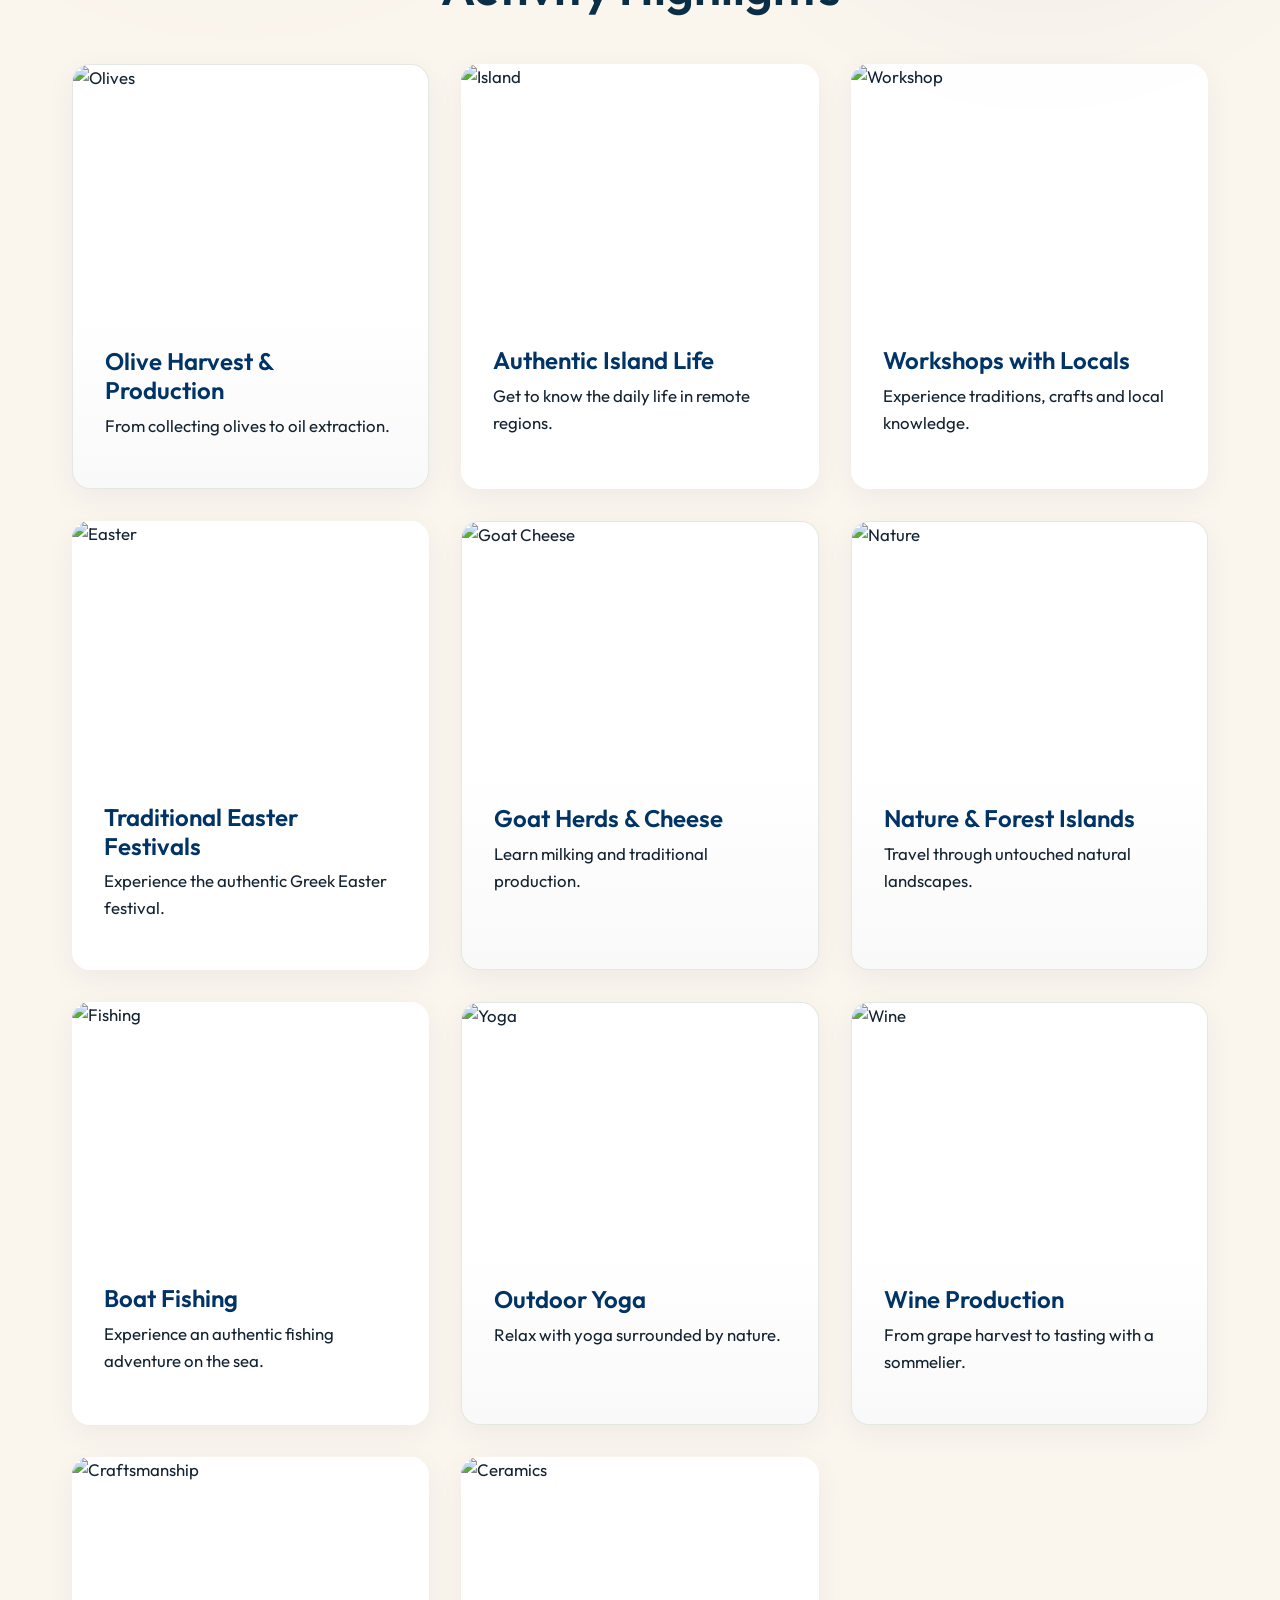
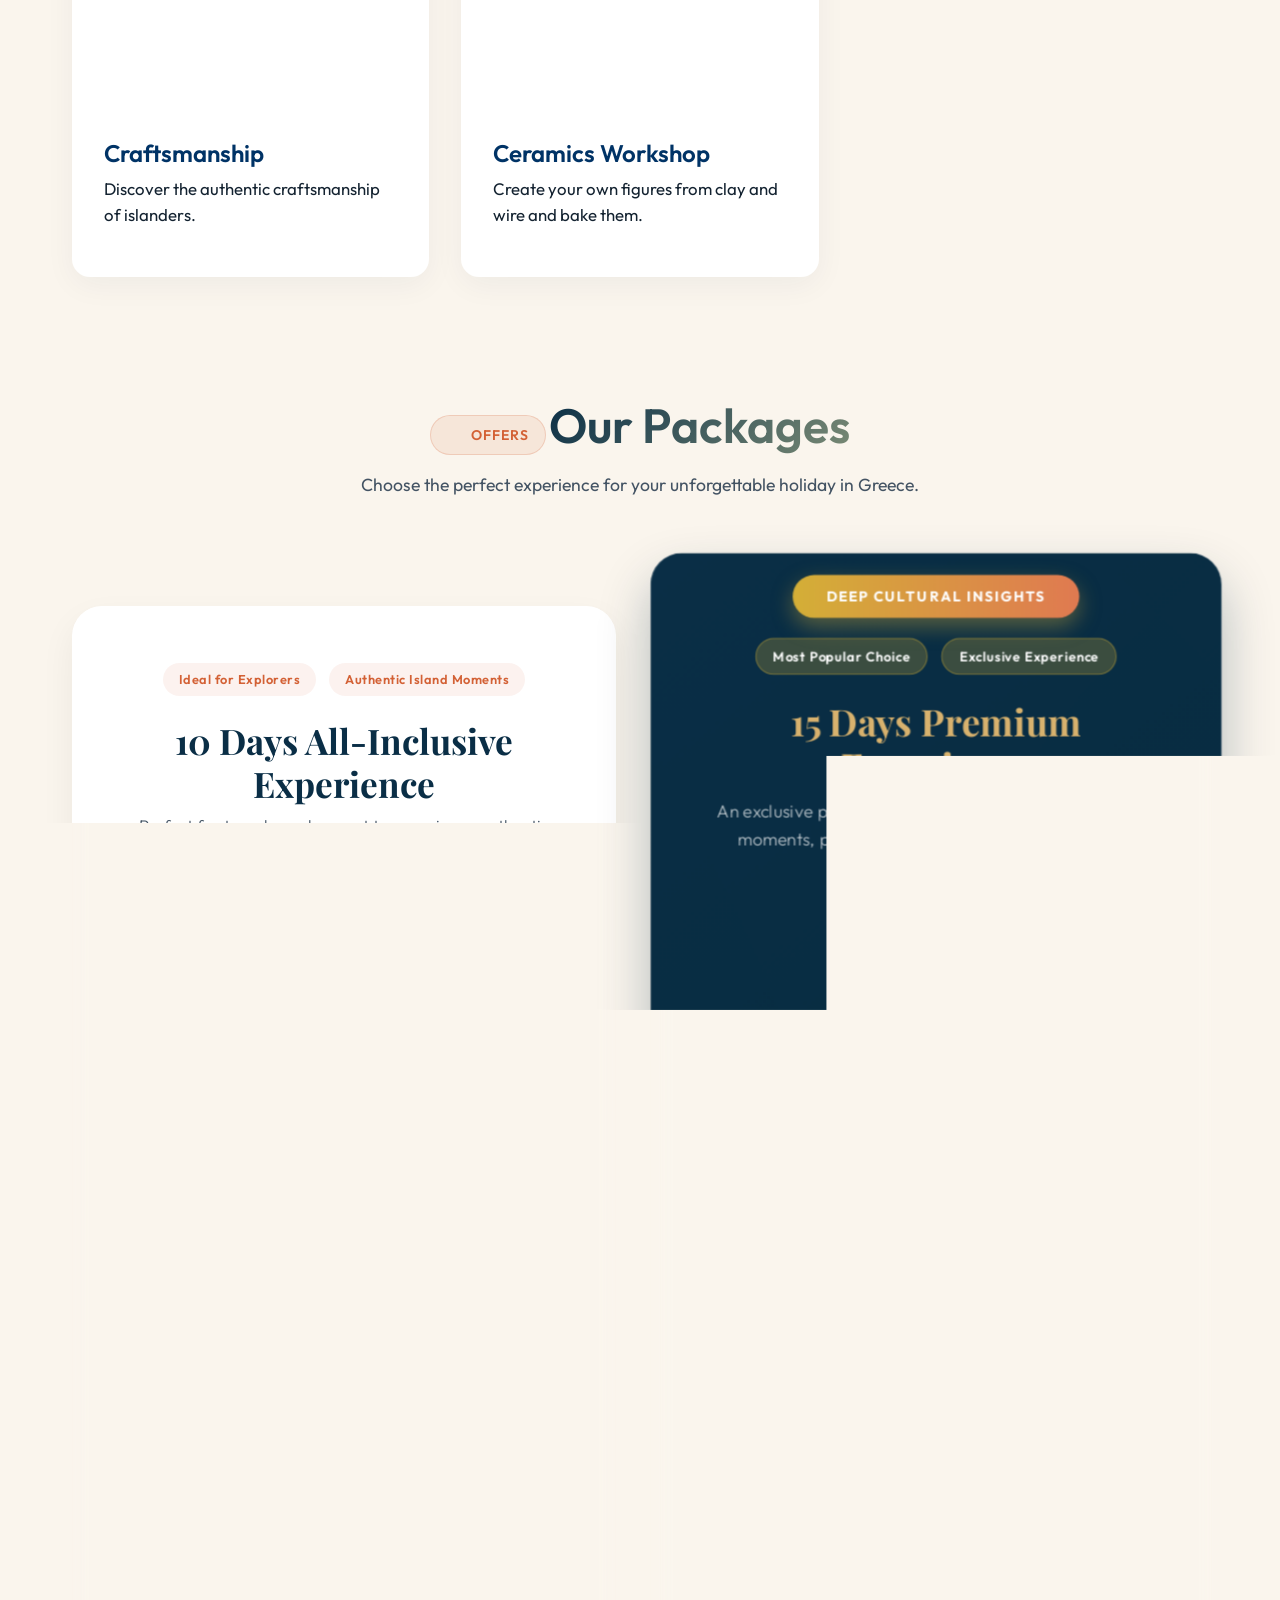
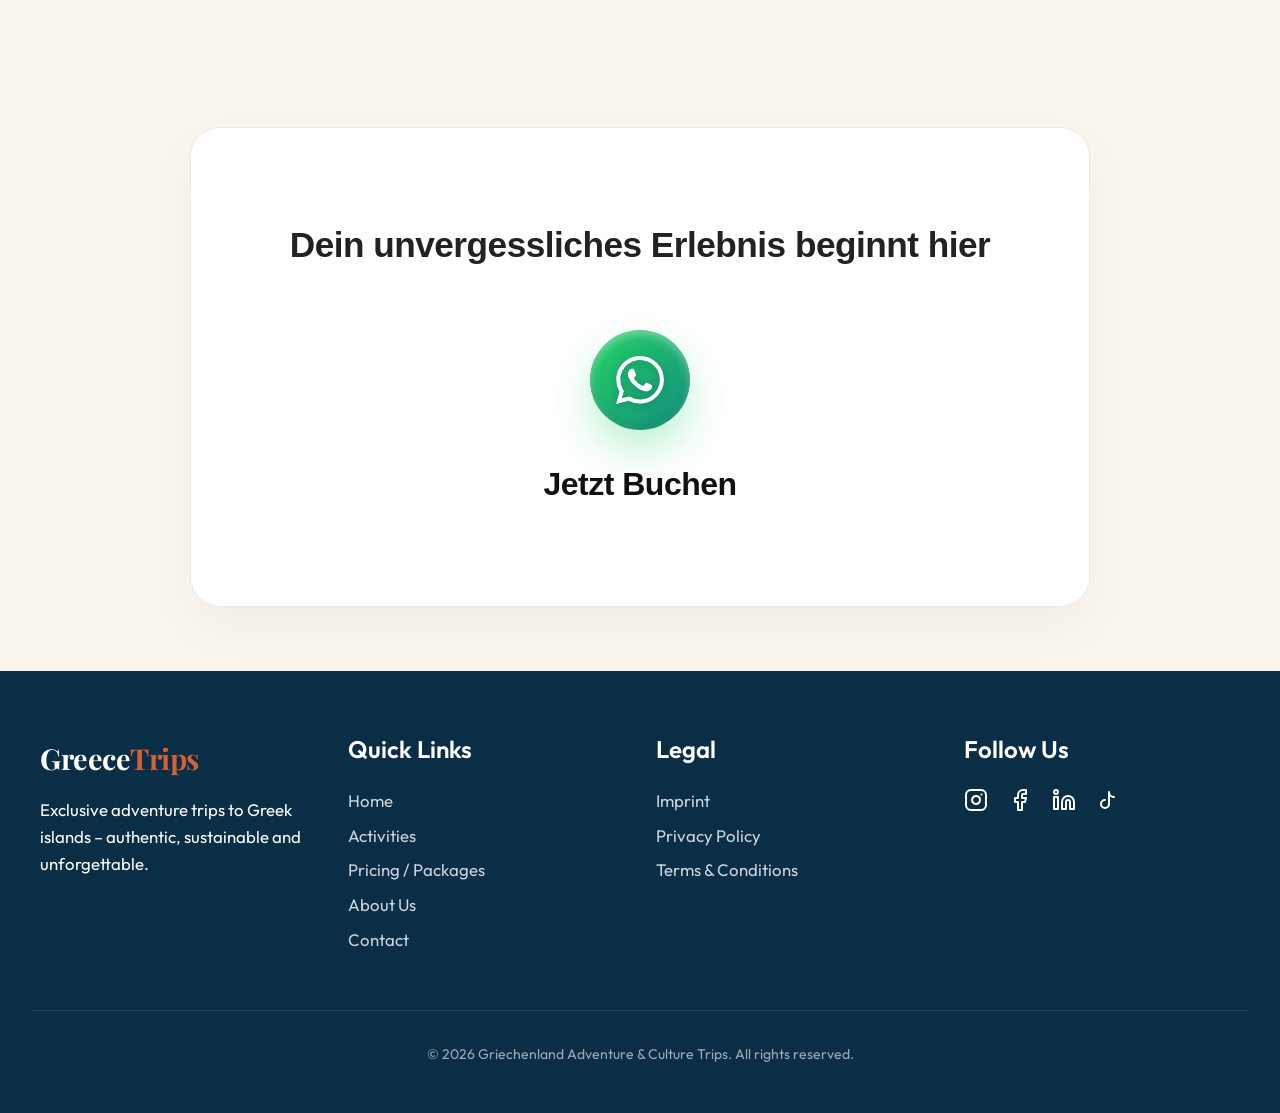
==== commit c756a33b: "Rename homepage.html to index.html to resolve root path on static hosting (Vercel)" ====
--- a/index.html
+++ b/index.html
@@ -1,346 +1,365 @@
-<!DOCTYPE html>
-<html lang="de">
-<head>
-    <meta charset="UTF-8">
-    <meta name="viewport" content="width=device-width, initial-scale=1.0">
-    <title>Griechenland Adventure & Culture Trips</title>
-    <link rel="stylesheet" href="css/style.css">
-    <link rel="icon" type="image/svg+xml" href="images/favicon.svg">
-    <!-- Lucide Icons -->
-    <script src="https://unpkg.com/lucide@latest"></script>
-</head>
-<body>
-
-    <!-- Header -->
-    <header>
-        <div class="nav-container">
-            <a href="index.html" class="logo">
-                <i data-lucide="tree-palm"></i>
-                Greece<span>Trips</span>
-            </a>
-            
-            <nav class="nav-links">
-                <a href="index.html" class="active" data-i18n="nav.home">Homepage</a>
-                <a href="activities.html" data-i18n="nav.activities">Aktivitäten</a>
-                <a href="pricing.html" data-i18n="nav.pricing">Preise / Packages</a>
-                <a href="contact.html" data-i18n="nav.contact">Kontakt</a>
-            </nav>
-
-            <div class="nav-actions">
-                <div class="lang-switcher">
-                    <button class="lang-btn" onclick="changeLanguage('de')">DE</button>
-                    <button class="lang-btn" onclick="changeLanguage('en')">EN</button>
-                    <button class="lang-btn" onclick="changeLanguage('fr')">FR</button>
-                </div>
-            </div>
-
-            <button class="mobile-menu-btn">
-                <i data-lucide="menu"></i>
-            </button>
-        </div>
-    </header>
-
-    <main>
-        <!-- Hero Section -->
-        <section class="hero">
-            <div class="hero-bg-image" style="background-image: url('images/hero_bg.png');"></div>
-            <div class="hero-content">
-                <div class="hero-pre-title" data-i18n="home.hero.pretitle">AUTHENTIC GREEK EXPERIENCES</div>
-                <h1 data-i18n="home.hero.title">Entdecke das <span class="highlight-gold">wahre</span> Griechenland</h1>
-                <p class="hero-desc" data-i18n="home.hero.subtitle">Finde die absolute Ruhe, entdecke das echte Inselleben und erlebe exklusive Momente, die für immer bleiben.</p>
-                <a href="contact.html" class="btn-glass" data-i18n="home.hero.cta">Erlebe die Magie</a>
-            </div>
-            
-            <div class="hero-glass-card">
-                <div class="hero-glass-item"><i data-lucide="users"></i> <span data-i18n="home.hero.glass1">Small Premium Groups</span></div>
-                <div class="hero-glass-item"><i data-lucide="sun"></i> <span data-i18n="home.hero.glass2">Authentic Island Experiences</span></div>
-                <div class="hero-glass-item"><i data-lucide="compass"></i> <span data-i18n="home.hero.glass3">Handcrafted Cultural Journeys</span></div>
-            </div>
-        </section>
-
-        <!-- Concept Section -->
-        <div class="concept-editorial-container">
-            <section class="concept-section">
-                <div class="section-title">
-                    <i data-lucide="sun" style="color: var(--color-gold); width: 20px; height: 20px;"></i>
-                    <h2 data-i18n="home.concept.title">Unser Konzept</h2>
-                </div>
-                <p class="concept-text" data-i18n="home.concept.text">
-                    Wir bieten exklusive Erlebnisreisen auf griechische Inseln. Erlebe <span class="editorial-highlight">authentische Traditionen</span>, <span class="editorial-highlight">unberührte Natur</span> und die <span class="editorial-highlight">echte Gastfreundschaft</span> fernab vom Massentourismus.
-                </p>
-                <div class="concept-signature-card">
-                    <span data-i18n="home.concept.signature">Inspired by Greek Island Life</span>
-                    <small data-i18n="home.concept.boutique">Boutique Experiences</small>
-                </div>
-            </section>
-        </div>
-
-        <!-- Packages Highlights -->
-        <section class="container packages-section">
-            <div class="section-title interactive-title">
-                <div class="title-badge"><i data-lucide="sparkles" style="width: 16px; height: 16px;"></i> <span data-i18n="home.packages.badge">Angebote</span></div>
-                <h2 data-i18n="home.packages.title" class="gradient-text">Unsere Pakete</h2>
-                <p class="title-subtitle" data-i18n="home.packages.subtitle">Wähle das perfekte Erlebnis für deinen unvergesslichen Urlaub in Griechenland.</p>
-            </div>
-
-            <div class="luxury-pricing-grid">
-                <!-- Standard Package -->
-                <div class="luxury-card">
-                    <div class="luxury-card-content">
-                        <div class="emotional-tags">
-                            <span class="emotional-tag" data-i18n="home.pkg1.tag1">Ideal für Entdecker</span>
-                            <span class="emotional-tag" data-i18n="home.pkg1.tag2">Authentische Inselmomente</span>
-                        </div>
-                        <h3 style="font-family: 'Playfair Display', serif; font-size: 2rem; color: var(--color-primary); margin-bottom: 0.5rem;" data-i18n="home.pkg1.title">Kulturelle Entdeckungsreise</h3>
-                        <p style="color: var(--color-text-light); line-height: 1.6; margin-bottom: 1.5rem; font-size: 0.95rem;" data-i18n="home.pkg1.desc">Perfekt für Reisende, die das authentische Griechenland in einer intensiven und inspirierenden Reise erleben möchten.</p>
-                        
-                        <div class="luxury-price-wrapper">
-                            <span class="price-label" data-i18n="home.pkg1.priceLabel">10 Tage Erlebnis ab</span>
-                            <div class="luxury-price" data-i18n="package.1.price">2.600 €</div>
-                        </div>
-
-                        <ul class="luxury-features-list">
-                            <li><i data-lucide="check" style="width: 20px; height: 20px;"></i> <span data-i18n="home.pkg1.f1">Unterkunft in Boutique-Hotels</span></li>
-                            <li><i data-lucide="coffee" style="width: 20px; height: 20px;"></i> <span data-i18n="home.pkg1.f2">Traditionelle Vollpension</span></li>
-                            <li><i data-lucide="leaf" style="width: 20px; height: 20px;"></i> <span data-i18n="home.pkg1.f3">Traditionelle Workshops</span></li>
-                            <li><i data-lucide="compass" style="width: 20px; height: 20px;"></i> <span data-i18n="home.pkg1.f4">Geführte Gruppen-Touren</span></li>
-                        </ul>
-                        <a href="pricing.html" class="btn-luxury" style="width: 100%; display: block; text-align: center;" data-i18n="package.btn">Reise beginnen</a>
-                    </div>
-                </div>
-
-                <!-- Premium Package -->
-                <div class="luxury-card luxury-card-premium">
-                    <div class="luxury-badge" data-i18n="home.pkg2.badge">Tiefe kulturelle Einblicke</div>
-                    <div class="luxury-card-content">
-                        <div class="emotional-tags">
-                            <span class="emotional-tag" data-i18n="home.pkg2.tag1">Beliebteste Wahl</span>
-                            <span class="emotional-tag" data-i18n="home.pkg2.tag2">Exklusives Erlebnis</span>
-                        </div>
-                        <h3 style="font-family: 'Playfair Display', serif; font-size: 2rem; color: white; margin-bottom: 0.5rem;" data-i18n="home.pkg2.title">Exklusives Griechenland-Erlebnis</h3>
-                        <p style="color: rgba(255,255,255,0.8); line-height: 1.6; margin-bottom: 1.5rem; font-size: 0.95rem;" data-i18n="home.pkg2.desc">Eine exklusive Premium-Erfahrung mit erweiterten Kulturmomenten, privaten Erlebnissen und luxuriösen Inselabenteuern.</p>
-                        
-                        <div class="luxury-price-wrapper">
-                            <span class="price-label" data-i18n="home.pkg2.priceLabel">15 Tage Premium ab</span>
-                            <div class="luxury-price" data-i18n="package.2.price">3.000 €</div>
-                        </div>
-
-                        <ul class="luxury-features-list">
-                            <li><i data-lucide="sun" style="width: 20px; height: 20px;"></i> <span data-i18n="home.pkg2.f1">Premium-Hotels mit Meerblick</span></li>
-                            <li><i data-lucide="wine" style="width: 20px; height: 20px;"></i> <span data-i18n="home.pkg2.f2">Gourmet-Erlebnisse & Weine</span></li>
-                            <li><i data-lucide="crown" style="width: 20px; height: 20px;"></i> <span data-i18n="home.pkg2.f3">Private Masterclasses</span></li>
-                            <li><i data-lucide="ship" style="width: 20px; height: 20px;"></i> <span data-i18n="home.pkg2.f4">Private Insel-Erlebnisse</span></li>
-                        </ul>
-                        <a href="pricing.html" class="btn-luxury btn-luxury-gold" style="width: 100%; display: block; text-align: center;" data-i18n="package.btn">Reise beginnen</a>
-                    </div>
-                </div>
-            </div>
-        </section>
-
-        <!-- Activities Highlights -->
-        <section class="container">
-            <div class="section-title">
-                <h2 data-i18n="home.activities.title">Highlights der Aktivitäten</h2>
-            </div>
-            
-            <div class="grid-3">
-                <!-- 1. Olive -->
-                <div class="card card-sage-olive">
-                    <div class="card-img-wrapper">
-                        <img src="https://i.pinimg.com/1200x/9a/4b/82/9a4b825e1d4ea3909dfa67b39c7a24a3.jpg" alt="Olives" class="card-img">
-                    </div>
-                    <div class="card-content">
-                        <h3 class="card-title" data-i18n="act.olive.title">Olivenernte & Produktion</h3>
-                        <p data-i18n="act.olive.desc">Vom Sammeln der Oliven bis zur Ölgewinnung.</p>
-                    </div>
-                </div>
-
-                <!-- 2. Island Life -->
-                <div class="card">
-                    <div class="card-img-wrapper">
-                        <img src="https://i.pinimg.com/1200x/8d/3c/04/8d3c04473be94d31334ac4586a8a901c.jpg" alt="Island" class="card-img">
-                    </div>
-                    <div class="card-content">
-                        <h3 class="card-title" data-i18n="act.island.title">Authentisches Inselleben</h3>
-                        <p data-i18n="act.island.desc">Alltag der Menschen in abgelegenen Regionen kennenlernen.</p>
-                    </div>
-                </div>
-
-                <!-- 3. Workshops -->
-                <div class="card">
-                    <div class="card-img-wrapper">
-                        <img src="https://i.pinimg.com/736x/ee/f7/c8/eef7c8f7f3fd9a506ef3228f220638ea.jpg" alt="Workshop" class="card-img">
-                    </div>
-                    <div class="card-content">
-                        <h3 class="card-title" data-i18n="act.workshop.title">Workshops mit Einheimischen</h3>
-                        <p data-i18n="act.workshop.desc">Traditionen, Handwerk und lokales Wissen erleben.</p>
-                    </div>
-                </div>
-
-                <!-- 4. Easter -->
-                <div class="card">
-                    <div class="card-img-wrapper">
-                        <img src="https://i.pinimg.com/736x/ba/08/e1/ba08e138247f71bcf8969bbef5987cd0.jpg" alt="Easter" class="card-img">
-                    </div>
-                    <div class="card-content">
-                        <h3 class="card-title" data-i18n="act.easter.title">Traditionelle Osterfeste</h3>
-                        <p data-i18n="act.easter.desc">Erlebe das authentische griechische Osterfest.</p>
-                    </div>
-                </div>
-
-                <!-- 5. Goat & Cheese -->
-                <div class="card card-sage-olive">
-                    <div class="card-img-wrapper">
-                        <img src="https://cdn.shopify.com/s/files/1/0441/7683/4722/files/d1.jpg?v=1706178713" alt="Goat Cheese" class="card-img">
-                    </div>
-                    <div class="card-content">
-                        <h3 class="card-title" data-i18n="act.goat.title">Ziegenherden & Käse</h3>
-                        <p data-i18n="act.goat.desc">Melken und traditionelle Herstellung kennenlernen.</p>
-                    </div>
-                </div>
-
-                <!-- 6. Nature -->
-                <div class="card card-sage-olive">
-                    <div class="card-img-wrapper">
-                        <img src="https://i.pinimg.com/1200x/41/36/15/4136154288fe7beb585b522e7ff98359.jpg" alt="Nature" class="card-img">
-                    </div>
-                    <div class="card-content">
-                        <h3 class="card-title" data-i18n="act.nature.title">Natur- & Waldinseln</h3>
-                        <p data-i18n="act.nature.desc">Bereise unberührte Naturlandschaften.</p>
-                    </div>
-                </div>
-
-                <!-- 7. Fishing -->
-                <div class="card">
-                    <div class="card-img-wrapper">
-                        <img src="https://i.pinimg.com/736x/ae/d1/72/aed172eadb6de0f73cef4fa4a2e7cb53.jpg" alt="Fishing" class="card-img" style="object-position: center 80%;">
-                    </div>
-                    <div class="card-content">
-                        <h3 class="card-title" data-i18n="act.fishing.title">Bootsfischen</h3>
-                        <p data-i18n="act.fishing.desc">Erlebe eine authentische Fishing Experience auf dem Meer.</p>
-                    </div>
-                </div>
-
-                <!-- 8. Yoga -->
-                <div class="card card-sage-olive">
-                    <div class="card-img-wrapper">
-                        <img src="https://i.pinimg.com/736x/13/e6/08/13e60845ffa1bb30808351784ec67ee2.jpg" alt="Yoga" class="card-img" style="object-position: center 80%;">
-                    </div>
-                    <div class="card-content">
-                        <h3 class="card-title" data-i18n="act.yoga.title">Outdoor-Yoga</h3>
-                        <p data-i18n="act.yoga.desc">Entspanne bei Yoga mitten in der Natur.</p>
-                    </div>
-                </div>
-
-                <!-- 9. Wine -->
-                <div class="card card-sage-olive">
-                    <div class="card-img-wrapper">
-                        <img src="https://i.pinimg.com/1200x/47/16/d6/4716d6c02dd8689059cf7d2d761e28e4.jpg" alt="Wine" class="card-img" style="object-position: center 80%;">
-                    </div>
-                    <div class="card-content">
-                        <h3 class="card-title" data-i18n="act.wine.title">Weinproduktion</h3>
-                        <p data-i18n="act.wine.desc">Von der Weinernte bis zur Verkostung mit Sommelier.</p>
-                    </div>
-                </div>
-
-                <!-- 10. Craftsmanship -->
-                <div class="card">
-                    <div class="card-img-wrapper">
-                        <img src="https://i.pinimg.com/736x/08/83/c6/0883c64f8701fb4855ef12d99d8428f8.jpg" alt="Craftsmanship" class="card-img">
-                    </div>
-                    <div class="card-content">
-                        <h3 class="card-title" data-i18n="act.craft.title">Handwerkskunst</h3>
-                        <p data-i18n="act.craft.desc">Entdecke die authentische Handwerkskunst der Inselbewohner.</p>
-                    </div>
-                </div>
-
-                <!-- 11. Ceramics -->
-                <div class="card">
-                    <div class="card-img-wrapper">
-                        <img src="https://i.pinimg.com/736x/61/53/4a/61534a22deb1ce05ea6c530dec79118c.jpg" alt="Ceramics" class="card-img">
-                    </div>
-                    <div class="card-content">
-                        <h3 class="card-title" data-i18n="act.ceramic.title">Keramik-Workshop</h3>
-                        <p data-i18n="act.ceramic.desc">Eigene Figuren aus Erde und Draht herstellen und brennen.</p>
-                    </div>
-                </div>
-            </div>
-            
-        </section>
-
-        <!-- Call to Action -->
-        <div class="container" style="padding-top: 0;">
-            <section class="cta-section" style="background: linear-gradient(135deg, rgba(211,97,53,0.05), rgba(121,138,117,0.1)); border-radius: var(--radius-lg); padding: 5rem 2rem; text-align: center; box-shadow: 0 10px 30px rgba(0,0,0,0.03); position: relative; overflow: hidden; border: 1px solid rgba(211,97,53,0.2);">
-                
-                <!-- Decorative Background Orbs -->
-                <div style="position: absolute; top: -50px; right: -50px; width: 200px; height: 200px; background: var(--color-accent); border-radius: 50%; opacity: 0.1; filter: blur(40px);"></div>
-                <div style="position: absolute; bottom: -50px; left: -50px; width: 200px; height: 200px; background: var(--color-secondary); border-radius: 50%; opacity: 0.1; filter: blur(40px);"></div>
-
-                <div style="position: relative; z-index: 1; max-width: 800px; margin: 0 auto;">
-                    <h2 data-i18n="cta.title" style="color: var(--color-primary); font-size: 2.5rem; margin-bottom: 1.5rem;">Bereit für dein Griechenland-Abenteuer?</h2>
-                    <p data-i18n="cta.desc" style="color: var(--color-text-light); font-size: 1.2rem; margin-bottom: 3rem;">Kontaktiere uns für ein individuelles Angebot oder sichere dir direkt einen Platz für unsere exklusiven Erlebnisreisen.</p>
-                    <div style="display: flex; gap: 1.5rem; justify-content: center; flex-wrap: wrap;">
-                        <a href="pricing.html" class="btn btn-primary" style="background-color: var(--color-accent); font-size: 1.1rem; padding: 1.2rem 2.5rem; border-radius: 50px; box-shadow: 0 10px 20px rgba(211,97,53,0.3);" data-i18n="cta.btn.book">Jetzt Paket wählen</a>
-                        <a href="contact.html" class="btn btn-outline" style="border-radius: 50px; font-size: 1.1rem; padding: 1.2rem 2.5rem;" data-i18n="cta.btn.contact">Kontakt aufnehmen</a>
-                    </div>
-                </div>
-            </section>
-        </div>
-    </main>
-
-    <!-- Footer -->
-    <footer>
-        <div class="footer-content">
-            <div class="footer-col">
-                <a href="index.html" class="logo" style="color: white; margin-bottom: 1rem;">
-                    <i data-lucide="tree-palm"></i>
-                    Greece<span style="color: var(--color-accent)">Trips</span>
-                </a>
-                <p data-i18n="footer.desc">Authentische Erlebnisse auf griechischen Inseln.</p>
-            </div>
-            <div class="footer-col">
-                <h3 data-i18n="footer.links">Links</h3>
-                <a href="index.html" data-i18n="nav.home">Homepage</a>
-                <a href="activities.html" data-i18n="nav.activities">Aktivitäten</a>
-                <a href="pricing.html" data-i18n="nav.pricing">Preise</a>
-                <a href="contact.html" data-i18n="nav.contact">Kontakt</a>
-            </div>
-            <div class="footer-col">
-                <h3 data-i18n="footer.legal">Legal</h3>
-                <a href="imprint.html" data-i18n="footer.imprint">Impressum</a>
-                <a href="privacy.html" data-i18n="footer.privacy">Datenschutz</a>
-            </div>
-            <div class="footer-col">
-                <h3 data-i18n="footer.social">Social Media</h3>
-                <div class="footer-social-links">
-                    <a href="#" aria-label="Instagram">
-                        <svg xmlns="http://www.w3.org/2000/svg" viewBox="0 0 24 24" fill="none" stroke="currentColor" stroke-width="2" stroke-linecap="round" stroke-linejoin="round" class="social-svg-icon"><rect x="2" y="2" width="20" height="20" rx="5" ry="5"></rect><path d="M16 11.37A4 4 0 1 1 12.63 8 4 4 0 0 1 16 11.37z"></path><line x1="17.5" y1="6.5" x2="17.51" y2="6.5"></line></svg>
-                    </a>
-                    <a href="#" aria-label="Facebook">
-                        <svg xmlns="http://www.w3.org/2000/svg" viewBox="0 0 24 24" fill="none" stroke="currentColor" stroke-width="2" stroke-linecap="round" stroke-linejoin="round" class="social-svg-icon"><path d="M18 2h-3a5 5 0 0 0-5 5v3H7v4h3v8h4v-8h3l1-4h-4V7a1 1 0 0 1 1-1h3z"></path></svg>
-                    </a>
-                    <a href="#" aria-label="LinkedIn">
-                        <svg xmlns="http://www.w3.org/2000/svg" viewBox="0 0 24 24" fill="none" stroke="currentColor" stroke-width="2" stroke-linecap="round" stroke-linejoin="round" class="social-svg-icon"><path d="M16 8a6 6 0 0 1 6 6v7h-4v-7a2 2 0 0 0-2-2 2 2 0 0 0-2 2v7h-4v-7a6 6 0 0 1 6-6z"></path><rect x="2" y="9" width="4" height="12"></rect><circle cx="4" cy="4" r="2"></circle></svg>
-                    </a>
-                    <a href="#" aria-label="TikTok">
-                        <svg xmlns="http://www.w3.org/2000/svg" viewBox="0 0 24 24" fill="none" stroke="currentColor" stroke-width="2" stroke-linecap="round" stroke-linejoin="round" class="social-svg-icon"><path d="M9 12a4 4 0 1 0 4 4V4a5 5 0 0 0 5 5"></path></svg>
-                    </a>
-                </div>
-            </div>
-        </div>
-        <div class="footer-bottom">
-            <p data-i18n="footer.rights">© 2026 Griechenland Adventure & Culture Trips. Alle Rechte vorbehalten.</p>
-        </div>
-    </footer>
-
-    <a href="contact.html" class="whatsapp-btn">
-        <i data-lucide="message-circle"></i>
-    </a>
-
-    <script src="js/i18n.js"></script>
-    <script src="js/main.js"></script>
-    <script>
-        lucide.createIcons();
-    </script>
-</body>
-</html>
+<!DOCTYPE html>
+<html lang="de">
+<head>
+    <meta charset="UTF-8">
+    <meta name="viewport" content="width=device-width, initial-scale=1.0">
+    <title>Griechenland Adventure & Culture Trips</title>
+    <link rel="stylesheet" href="css/style.css">
+    <link rel="icon" type="image/svg+xml" href="images/favicon.svg">
+    <!-- Lucide Icons -->
+    <script src="https://unpkg.com/lucide@latest"></script>
+</head>
+<body>
+
+    <!-- Header -->
+    <header>
+        <div class="nav-container">
+            <a href="index.html" class="logo">
+                <i data-lucide="tree-palm"></i>
+                Greece<span>Trips</span>
+            </a>
+            
+            <nav class="nav-links">
+                <a href="index.html" class="active" data-i18n="nav.home">Homepage</a>
+                <a href="activities.html" data-i18n="nav.activities">Aktivitäten</a>
+                <a href="pricing.html" data-i18n="nav.pricing">Preise / Packages</a>
+                <a href="about.html" data-i18n="nav.about">Über uns</a>
+                <a href="contact.html" data-i18n="nav.contact">Kontakt</a>
+            </nav>
+
+            <div class="nav-actions">
+                <div class="lang-switcher">
+                    <button class="lang-btn" onclick="changeLanguage('de')">DE</button>
+                    <button class="lang-btn" onclick="changeLanguage('en')">EN</button>
+                    <button class="lang-btn" onclick="changeLanguage('fr')">FR</button>
+                </div>
+                <a href="contact.html#contact-form" class="header-cta" data-i18n="nav.book">Buchen</a>
+            </div>
+
+            <button class="mobile-menu-btn">
+                <i data-lucide="menu"></i>
+            </button>
+        </div>
+    </header>
+
+    <main>
+        <!-- Hero Section -->
+        <section class="hero">
+            <div class="hero-bg-image" style="background-image: url('images/hero_bg.png');"></div>
+            <div class="hero-content">
+                <div class="hero-pre-title" data-i18n="home.hero.pretitle">AUTHENTIC GREEK EXPERIENCES</div>
+                <h1 data-i18n="home.hero.title">Entdecke das <span class="highlight-gold">wahre</span> Griechenland</h1>
+                <p class="hero-desc" data-i18n="home.hero.subtitle">Finde die absolute Ruhe, entdecke das echte Inselleben und erlebe exklusive Momente, die für immer bleiben.</p>
+                <a href="activities.html#traditions" class="btn-glass" data-i18n="home.hero.cta">Erlebe die Magie</a>
+            </div>
+            
+            <div class="hero-glass-card">
+                <div class="hero-glass-item"><i data-lucide="users"></i> <span data-i18n="home.hero.glass1">Small Premium Groups</span></div>
+                <div class="hero-glass-item"><i data-lucide="sun"></i> <span data-i18n="home.hero.glass2">Authentic Island Experiences</span></div>
+                <div class="hero-glass-item"><i data-lucide="compass"></i> <span data-i18n="home.hero.glass3">Handcrafted Cultural Journeys</span></div>
+            </div>
+        </section>
+
+        <!-- Concept Section -->
+        <div class="concept-editorial-container">
+            <section class="concept-section">
+                <div class="section-title">
+                    <i data-lucide="sun" style="color: var(--color-gold); width: 20px; height: 20px;"></i>
+                    <h2 data-i18n="home.concept.title">Unser Konzept</h2>
+                </div>
+                <p class="concept-text" data-i18n="home.concept.text">
+                    Wir bieten exklusive Erlebnisreisen auf griechische Inseln. Erlebe <span class="editorial-highlight">authentische Traditionen</span>, <span class="editorial-highlight">unberührte Natur</span> und die <span class="editorial-highlight">echte Gastfreundschaft</span> fernab vom Massentourismus.
+                </p>
+                <div class="concept-signature-card">
+                    <span data-i18n="home.concept.signature">Inspired by Greek Island Life</span>
+                    <small data-i18n="home.concept.boutique">Boutique Experiences</small>
+                </div>
+            </section>
+        </div>+        <!-- Activities Highlights -->
+        <section class="container">
+            <div class="section-title">
+                <h2 data-i18n="home.activities.title">Highlights der Aktivitäten</h2>
+            </div>
+            
+            <div class="grid-3">
+                <!-- 1. Olive -->
+                <a href="activities.html#olive" class="card card-sage-olive">
+                    <div class="card-img-wrapper">
+                        <img src="https://i.pinimg.com/1200x/9a/4b/82/9a4b825e1d4ea3909dfa67b39c7a24a3.jpg" alt="Olives" class="card-img">
+                    </div>
+                    <div class="card-content">
+                        <h3 class="card-title" data-i18n="act.olive.title">Olivenernte & Produktion</h3>
+                        <p data-i18n="act.olive.desc">Vom Sammeln der Oliven bis zur Ölgewinnung.</p>
+                    </div>
+                </a>
+
+                <!-- 2. Island Life -->
+                <a href="activities.html#island-life" class="card">
+                    <div class="card-img-wrapper">
+                        <img src="https://i.pinimg.com/1200x/8d/3c/04/8d3c04473be94d31334ac4586a8a901c.jpg" alt="Island" class="card-img">
+                    </div>
+                    <div class="card-content">
+                        <h3 class="card-title" data-i18n="act.island.title">Authentisches Inselleben</h3>
+                        <p data-i18n="act.island.desc">Alltag der Menschen in abgelegenen Regionen kennenlernen.</p>
+                    </div>
+                </a>
+
+                <!-- 3. Workshops -->
+                <a href="activities.html#workshops" class="card">
+                    <div class="card-img-wrapper">
+                        <img src="https://i.pinimg.com/736x/ee/f7/c8/eef7c8f7f3fd9a506ef3228f220638ea.jpg" alt="Workshop" class="card-img">
+                    </div>
+                    <div class="card-content">
+                        <h3 class="card-title" data-i18n="act.workshop.title">Workshops mit Einheimischen</h3>
+                        <p data-i18n="act.workshop.desc">Traditionen, Handwerk und lokales Wissen erleben.</p>
+                    </div>
+                </a>
+
+                <!-- 4. Easter -->
+                <a href="activities.html#easter" class="card">
+                    <div class="card-img-wrapper">
+                        <img src="https://i.pinimg.com/736x/ba/08/e1/ba08e138247f71bcf8969bbef5987cd0.jpg" alt="Easter" class="card-img">
+                    </div>
+                    <div class="card-content">
+                        <h3 class="card-title" data-i18n="act.easter.title">Traditionelle Osterfeste</h3>
+                        <p data-i18n="act.easter.desc">Erlebe das authentische griechische Osterfest.</p>
+                    </div>
+                </a>
+
+                <!-- 5. Goat & Cheese -->
+                <a href="activities.html#goat-cheese" class="card card-sage-olive">
+                    <div class="card-img-wrapper">
+                        <img src="https://cdn.shopify.com/s/files/1/0441/7683/4722/files/d1.jpg?v=1706178713" alt="Goat Cheese" class="card-img">
+                    </div>
+                    <div class="card-content">
+                        <h3 class="card-title" data-i18n="act.goat.title">Ziegenherden & Käse</h3>
+                        <p data-i18n="act.goat.desc">Melken und traditionelle Herstellung kennenlernen.</p>
+                    </div>
+                </a>
+
+                <!-- 6. Nature -->
+                <a href="activities.html#nature" class="card card-sage-olive">
+                    <div class="card-img-wrapper">
+                        <img src="https://i.pinimg.com/1200x/41/36/15/4136154288fe7beb585b522e7ff98359.jpg" alt="Nature" class="card-img">
+                    </div>
+                    <div class="card-content">
+                        <h3 class="card-title" data-i18n="act.nature.title">Natur- & Waldinseln</h3>
+                        <p data-i18n="act.nature.desc">Bereise unberührte Naturlandschaften.</p>
+                    </div>
+                </a>
+
+                <!-- 7. Fishing -->
+                <a href="activities.html#fishing" class="card">
+                    <div class="card-img-wrapper">
+                        <img src="https://i.pinimg.com/736x/ae/d1/72/aed172eadb6de0f73cef4fa4a2e7cb53.jpg" alt="Fishing" class="card-img" style="object-position: center 80%;">
+                    </div>
+                    <div class="card-content">
+                        <h3 class="card-title" data-i18n="act.fishing.title">Bootsfischen</h3>
+                        <p data-i18n="act.fishing.desc">Erlebe eine authentische Fishing Experience auf dem Meer.</p>
+                    </div>
+                </a>
+
+                <!-- 8. Yoga -->
+                <a href="activities.html#yoga" class="card card-sage-olive">
+                    <div class="card-img-wrapper">
+                        <img src="https://i.pinimg.com/736x/13/e6/08/13e60845ffa1bb30808351784ec67ee2.jpg" alt="Yoga" class="card-img" style="object-position: center 80%;">
+                    </div>
+                    <div class="card-content">
+                        <h3 class="card-title" data-i18n="act.yoga.title">Outdoor-Yoga</h3>
+                        <p data-i18n="act.yoga.desc">Entspanne bei Yoga mitten in der Natur.</p>
+                    </div>
+                </a>
+
+                <!-- 9. Wine -->
+                <a href="activities.html#wine" class="card card-sage-olive">
+                    <div class="card-img-wrapper">
+                        <img src="https://i.pinimg.com/1200x/47/16/d6/4716d6c02dd8689059cf7d2d761e28e4.jpg" alt="Wine" class="card-img" style="object-position: center 80%;">
+                    </div>
+                    <div class="card-content">
+                        <h3 class="card-title" data-i18n="act.wine.title">Weinproduktion</h3>
+                        <p data-i18n="act.wine.desc">Von der Weinernte bis zur Verkostung mit Sommelier.</p>
+                    </div>
+                </a>
+
+                <!-- 10. Craftsmanship -->
+                <a href="activities.html#craftsmanship" class="card">
+                    <div class="card-img-wrapper">
+                        <img src="https://i.pinimg.com/736x/08/83/c6/0883c64f8701fb4855ef12d99d8428f8.jpg" alt="Craftsmanship" class="card-img">
+                    </div>
+                    <div class="card-content">
+                        <h3 class="card-title" data-i18n="act.craft.title">Handwerkskunst</h3>
+                        <p data-i18n="act.craft.desc">Entdecke die authentische Handwerkskunst der Inselbewohner.</p>
+                    </div>
+                </a>
+
+                <!-- 11. Ceramics -->
+                <a href="activities.html#ceramics" class="card">
+                    <div class="card-img-wrapper">
+                        <img src="https://i.pinimg.com/736x/61/53/4a/61534a22deb1ce05ea6c530dec79118c.jpg" alt="Ceramics" class="card-img">
+                    </div>
+                    <div class="card-content">
+                        <h3 class="card-title" data-i18n="act.ceramic.title">Keramik-Workshop</h3>
+                        <p data-i18n="act.ceramic.desc">Eigene Figuren aus Erde und Draht herstellen und brennen.</p>
+                    </div>
+                </a>
+            </div>
+        </section>
+
+        <!-- Packages Highlights -->
+        <section class="container packages-section">
+            <div class="section-title interactive-title">
+                <div class="title-badge"><i data-lucide="sparkles" style="width: 16px; height: 16px;"></i> <span data-i18n="home.packages.badge">Angebote</span></div>
+                <h2 data-i18n="home.packages.title" class="gradient-text">Unsere Pakete</h2>
+                <p class="title-subtitle" data-i18n="home.packages.subtitle">Wähle das perfekte Erlebnis für deinen unvergesslichen Urlaub in Griechenland.</p>
+            </div>
+
+            <div class="luxury-pricing-grid">
+                <!-- Standard Package -->
+                <div class="luxury-card">
+                    <div class="luxury-card-content">
+                        <div class="emotional-tags">
+                            <span class="emotional-tag" data-i18n="home.pkg1.tag1">Ideal für Entdecker</span>
+                            <span class="emotional-tag" data-i18n="home.pkg1.tag2">Authentische Inselmomente</span>
+                        </div>
+
+                        <h3 data-i18n="package.1.title">10 Tage All-Inclusive Experience</h3>
+                        <p class="package-subtitle" data-i18n="home.pkg1.desc">Perfekt für Reisende, die das authentische Griechenland in einer intensiven und inspirierenden Reise erleben möchten.</p>
+                        
+                        <!-- Price Box -->
+                        <div class="luxury-price-wrapper">
+                            <span class="price-label" data-i18n="home.pkg1.priceLabel">10 Tage Erlebnis ab</span>
+                            <div class="luxury-price" data-i18n="package.1.price">2.600 €</div>
+                        </div>
+
+                        <p class="features-title" data-i18n="package.includes">Leistungen</p>
+                        <ul class="luxury-features-list">
+                            <li><i data-lucide="check-circle"></i> <span data-i18n="home.pkg1.f1">Unterkunft</span></li>
+                            <li><i data-lucide="coffee"></i> <span data-i18n="home.pkg1.f2">Frühstück, Mittagessen und Abendessen</span></li>
+                            <li><i data-lucide="sun"></i> <span data-i18n="home.pkg1.f3">Workshops und Aktivitäten</span></li>
+                            <li><i data-lucide="compass"></i> <span data-i18n="home.pkg1.f4">Geführte Erlebnisse auf den Inseln</span></li>
+                        </ul>
+                        
+                        <div class="package-notice">
+                            <p data-i18n="package.note">Hinweis:<br>• Getränke sind nicht inklusive</p>
+                        </div>
+                        
+                        <a href="contact.html?package=pkg1#contact-form" class="btn-luxury" data-i18n="package.btn">Reise beginnen</a>
+                    </div>
+                </div>
+
+                <!-- Premium Package -->
+                <div class="luxury-card luxury-card-premium">
+                    <!-- Badge -->
+                    <div class="luxury-badge" data-i18n="home.pkg2.badge">Tiefe kulturelle Einblicke</div>
+                    
+                    <div class="luxury-card-content">
+                        <div class="emotional-tags">
+                            <span class="emotional-tag" data-i18n="home.pkg2.tag1">Beliebteste Wahl</span>
+                            <span class="emotional-tag" data-i18n="home.pkg2.tag2">Exklusives Erlebnis</span>
+                        </div>
+
+                        <h3 data-i18n="package.2.title">15 Tage Premium Experience</h3>
+                        <p class="package-subtitle" data-i18n="home.pkg2.desc">Eine exklusive Premium-Erfahrung mit erweiterten Kulturmomenten, privaten Erlebnissen und luxuriösen Inselabenteuern.</p>
+                        
+                        <!-- Price Box -->
+                        <div class="luxury-price-wrapper">
+                            <span class="price-label" data-i18n="home.pkg2.priceLabel">15 Tage Premium ab</span>
+                            <div class="luxury-price" data-i18n="package.2.price">3.000 €</div>
+                        </div>
+
+                        <p class="features-title" data-i18n="package.includes">Leistungen</p>
+                        <ul class="luxury-features-list">
+                            <li><i data-lucide="check-circle"></i> <span data-i18n="home.pkg2.f1">Unterkunft</span></li>
+                            <li><i data-lucide="coffee"></i> <span data-i18n="home.pkg2.f2">Frühstück, Mittagessen und Abendessen</span></li>
+                            <li><i data-lucide="star"></i> <span data-i18n="home.pkg2.f3">Alle Workshops und Aktivitäten</span></li>
+                            <li><i data-lucide="compass"></i> <span data-i18n="home.pkg2.f4">Erweiterte Insel- und Kulturerlebnisse</span></li>
+                        </ul>
+                        
+                        <div class="package-notice">
+                            <p data-i18n="package.note">Hinweis:<br>• Getränke sind nicht inklusive</p>
+                        </div>
+                        
+                        <a href="contact.html?package=pkg2#contact-form" class="btn-luxury btn-luxury-gold" data-i18n="package.btn">Reise beginnen</a>
+                    </div>
+                </div>
+            </div>
+        </section>
+
+        <!-- Call to Action -->
+        <div class="container" style="padding-top: 0; padding-bottom: 4rem;">
+            <section style="background: #ffffff; border-radius: 30px; padding: 6rem 2rem; text-align: center; box-shadow: 0 20px 50px rgba(0,0,0,0.04); position: relative; overflow: hidden; border: 1px solid #eaeaea; max-width: 900px; margin: 0 auto; display: flex; flex-direction: column; align-items: center; justify-content: center;">
+                
+                <h2 style="font-family: 'Inter', sans-serif; font-size: 2.2rem; color: #222; margin-bottom: 4rem; font-weight: 700; letter-spacing: -0.5px;">Dein unvergessliches Erlebnis beginnt hier</h2>
+                
+                <a href="https://wa.me/15566284478" target="_blank" style="text-decoration: none; display: flex; flex-direction: column; align-items: center; cursor: pointer; transition: transform 0.3s ease;" onmouseover="this.style.transform='translateY(-5px)'" onmouseout="this.style.transform='translateY(0)'">
+                    <!-- WhatsApp Circle Button -->
+                    <div style="width: 100px; height: 100px; background: linear-gradient(135deg, #25D366, #128C7E); border-radius: 50%; display: flex; justify-content: center; align-items: center; box-shadow: 0 20px 40px rgba(37, 211, 102, 0.3), inset 0 -4px 10px rgba(0,0,0,0.1), inset 0 4px 10px rgba(255,255,255,0.4); margin-bottom: 1.8rem;">
+                        <svg width="48" height="48" viewBox="0 0 24 24" fill="white" xmlns="http://www.w3.org/2000/svg" style="filter: drop-shadow(0 2px 4px rgba(0,0,0,0.2));">
+                            <path d="M17.472 14.382c-.297-.149-1.758-.867-2.03-.967-.273-.099-.471-.148-.67.15-.197.297-.767.966-.94 1.164-.173.199-.347.223-.644.075-.297-.15-1.255-.463-2.39-1.475-.888-.788-1.487-1.761-1.66-2.059-.173-.297-.018-.458.13-.606.134-.133.298-.347.446-.52.149-.174.198-.298.298-.497.099-.198.05-.371-.025-.52-.075-.149-.669-1.612-.916-2.207-.242-.579-.487-.5-.669-.51h-.57c-.198 0-.52.074-.792.372-.272.297-1.04 1.016-1.04 2.479 0 1.462 1.065 2.875 1.213 3.074.149.198 2.096 3.2 5.077 4.487.709.306 1.262.489 1.694.625.712.227 1.36.195 1.871.118.571-.085 1.758-.719 2.006-1.413.248-.694.248-1.289.173-1.413-.074-.124-.272-.198-.57-.347m-5.421 7.403h-.004a9.87 9.87 0 01-5.031-1.378l-.361-.214-3.741.982.998-3.648-.235-.374a9.86 9.86 0 01-1.51-5.26c.001-5.45 4.436-9.884 9.888-9.884 2.64 0 5.122 1.03 6.988 2.898a9.825 9.825 0 012.893 6.994c-.003 5.45-4.437 9.884-9.885 9.884m8.413-18.297A11.815 11.815 0 0012.05 0C5.495 0 .16 5.335.157 11.892c0 2.096.547 4.142 1.588 5.945L.057 24l6.305-1.654a11.882 11.882 0 005.683 1.448h.005c6.554 0 11.89-5.335 11.893-11.893a11.821 11.821 0 00-3.48-8.413Z"/>
+                        </svg>
+                    </div>
+                    <!-- CTA Text -->
+                    <span style="font-family: 'Inter', 'Helvetica Neue', sans-serif; font-size: 2rem; font-weight: 800; color: #111; letter-spacing: -0.5px;">Jetzt Buchen</span>
+                </a>
+                
+            </section>
+        </div>
+    </main>
+
+    <!-- Footer -->
+    <footer>
+        <div class="footer-content">
+            <div class="footer-col">
+                <a href="index.html" class="logo" style="color: white; margin-bottom: 1rem;">
+                    <i data-lucide="tree-palm"></i>
+                    Greece<span style="color: var(--color-accent)">Trips</span>
+                </a>
+                <p data-i18n="footer.desc">Authentische Erlebnisse auf griechischen Inseln.</p>
+            </div>
+            <div class="footer-col">
+                <h3 data-i18n="footer.links">Links</h3>
+                <a href="index.html" data-i18n="nav.home">Homepage</a>
+                <a href="activities.html" data-i18n="nav.activities">Aktivitäten</a>
+                <a href="pricing.html" data-i18n="nav.pricing">Preise</a>
+                <a href="about.html" data-i18n="nav.about">Über uns</a>
+                <a href="contact.html" data-i18n="nav.contact">Kontakt</a>
+            </div>
+            <div class="footer-col">
+                <h3 data-i18n="footer.legal">Legal</h3>
+                <a href="imprint.html" data-i18n="footer.imprint">Impressum</a>
+                <a href="privacy.html" data-i18n="footer.privacy">Datenschutz</a>
+                <a href="terms.html" data-i18n="imprint.sidebar.terms">AGB</a>
+            </div>
+            <div class="footer-col">
+                <h3 data-i18n="footer.social">Social Media</h3>
+                <div class="footer-social-links">
+                    <a href="#" aria-label="Instagram">
+                        <svg xmlns="http://www.w3.org/2000/svg" viewBox="0 0 24 24" fill="none" stroke="currentColor" stroke-width="2" stroke-linecap="round" stroke-linejoin="round" class="social-svg-icon"><rect x="2" y="2" width="20" height="20" rx="5" ry="5"></rect><path d="M16 11.37A4 4 0 1 1 12.63 8 4 4 0 0 1 16 11.37z"></path><line x1="17.5" y1="6.5" x2="17.51" y2="6.5"></line></svg>
+                    </a>
+                    <a href="#" aria-label="Facebook">
+                        <svg xmlns="http://www.w3.org/2000/svg" viewBox="0 0 24 24" fill="none" stroke="currentColor" stroke-width="2" stroke-linecap="round" stroke-linejoin="round" class="social-svg-icon"><path d="M18 2h-3a5 5 0 0 0-5 5v3H7v4h3v8h4v-8h3l1-4h-4V7a1 1 0 0 1 1-1h3z"></path></svg>
+                    </a>
+                    <a href="#" aria-label="LinkedIn">
+                        <svg xmlns="http://www.w3.org/2000/svg" viewBox="0 0 24 24" fill="none" stroke="currentColor" stroke-width="2" stroke-linecap="round" stroke-linejoin="round" class="social-svg-icon"><path d="M16 8a6 6 0 0 1 6 6v7h-4v-7a2 2 0 0 0-2-2 2 2 0 0 0-2 2v7h-4v-7a6 6 0 0 1 6-6z"></path><rect x="2" y="9" width="4" height="12"></rect><circle cx="4" cy="4" r="2"></circle></svg>
+                    </a>
+                    <a href="#" aria-label="TikTok">
+                        <svg xmlns="http://www.w3.org/2000/svg" viewBox="0 0 24 24" fill="none" stroke="currentColor" stroke-width="2" stroke-linecap="round" stroke-linejoin="round" class="social-svg-icon"><path d="M9 12a4 4 0 1 0 4 4V4a5 5 0 0 0 5 5"></path></svg>
+                    </a>
+                </div>
+            </div>
+        </div>
+        <div class="footer-bottom">
+            <p data-i18n="footer.rights">© 2026 Griechenland Adventure & Culture Trips. Alle Rechte vorbehalten.</p>
+        </div>
+    </footer>
+
+
+
+    <script src="js/i18n.js"></script>
+    <script src="js/main.js"></script>
+    <script>
+        lucide.createIcons();
+    </script>
+</body>
+</html>
--- a/css/style.css
+++ b/css/style.css
@@ -9,7 +9,7 @@
     --color-beige: #E8DFD3; /* Sand Stone Beige */
     --color-bg: #FAF5ED; /* Warm Ivory / Soft Beige */
     --color-text: #132230; /* Premium Charcoal Slate */
-    --color-text-light: #5A6B7C; /* Elegant Soft Slate */
+    --color-text-light: #435363; /* Darker Slate for improved readability and contrast */
     --color-white: #FFFFFF;
     --color-dark-navy: #0A2E46;
     
@@ -39,12 +39,17 @@
     scroll-behavior: smooth;
 }
 
+[id] {
+    scroll-margin-top: 120px; /* Offset for sticky header when jumping to anchors */
+}
+
 body {
     font-family: 'Outfit', sans-serif;
     background-color: var(--color-bg);
     color: var(--color-text);
     line-height: 1.6;
     overflow-x: hidden;
+    font-size: 1.05rem; /* Increased from 1rem for better readability */
 }
 
 a {
@@ -204,8 +209,8 @@
 }
 
 .header-cta {
-    background: var(--color-accent); /* Modern Terracotta */
-    color: white;
+    background: var(--color-gold);
+    color: var(--color-primary);
     padding: 0.6rem 1.4rem;
     border-radius: 50px;
     font-weight: 600;
@@ -213,7 +218,7 @@
     letter-spacing: 0.5px;
     transition: var(--transition);
     border: 1px solid rgba(255, 255, 255, 0.1);
-    box-shadow: 0 6px 20px rgba(211, 97, 53, 0.2);
+    box-shadow: 0 6px 20px rgba(216, 178, 110, 0.25);
     display: inline-flex;
     align-items: center;
     justify-content: center;
@@ -223,7 +228,7 @@
     background: white;
     color: var(--color-primary);
     transform: translateY(-2px);
-    box-shadow: 0 10px 25px rgba(211, 97, 53, 0.35);
+    box-shadow: 0 10px 25px rgba(216, 178, 110, 0.4);
     border-color: var(--color-gold);
 }
 
@@ -251,6 +256,11 @@
     max-width: 1200px;
     margin: 0 auto;
     padding: 4rem 2rem;
+}
+
+/* Reduce top padding for adjacent containers to keep spacing balanced */
+.container + .container {
+    padding-top: 1.5rem;
 }
 
 /* Buttons */
@@ -350,6 +360,9 @@
     text-align: center;
     color: var(--color-white);
     overflow: hidden;
+    background-size: cover;
+    background-position: center;
+    background-repeat: no-repeat;
 }
 
 .hero-bg-image {
@@ -398,7 +411,7 @@
     font-weight: 600;
     letter-spacing: 6px;
     text-transform: uppercase;
-    color: rgba(255,255,255,0.9);
+    color: rgba(255, 255, 255, 0.9);
     margin-bottom: 2rem;
     animation: fadeInDown 1s ease-out;
 }
@@ -939,7 +952,7 @@
 }
 
 .card-title {
-    color: var(--color-primary);
+    color: #003366 !important;
     margin-bottom: 0.5rem;
 }
 
@@ -958,7 +971,7 @@
 }
 
 .card-sage-olive .card-title {
-    color: #4A5847 !important; /* Premium deep olive tone */
+    color: #003366 !important;
 }
 
 .card-price {
@@ -992,6 +1005,22 @@
     color: var(--color-text-light);
     font-style: italic;
     margin-bottom: 1.5rem;
+}
+
+/* Activities CTA Section */
+.activities-cta-section {
+    padding-top: 0;
+    margin-top: -3rem;
+}
+
+.activities-cta-card {
+    background: white;
+    border-radius: var(--radius-lg);
+    padding: 5rem 3rem;
+    text-align: center;
+    position: relative;
+    overflow: hidden;
+    box-shadow: 0 20px 50px rgba(0,0,0,0.06);
 }
 
 /* Footer */
@@ -1133,6 +1162,10 @@
     padding: 2rem;
     border-radius: var(--radius-lg);
     transition: var(--transition);
+}
+
+.activity-feature:last-of-type {
+    margin-bottom: 0;
 }
 
 .activity-feature:hover {
@@ -1368,11 +1401,35 @@
         padding: 4rem 1.5rem 1rem 1.5rem;
     }
 
+    .container {
+        padding: 2rem 1.25rem;
+    }
+
     .premium-intro-section + .container {
         padding-top: 1rem;
     }
 
-
+    .activity-feature {
+        padding: 1.5rem;
+        margin-bottom: 2rem;
+    }
+
+    .activity-feature:last-of-type {
+        margin-bottom: 0;
+    }
+
+    .interactive-title {
+        padding: 1rem 0;
+    }
+
+    .activities-cta-section {
+        padding-top: 2rem;
+        margin-top: 2rem;
+    }
+
+    .activities-cta-card {
+        padding: 3rem 1.5rem;
+    }
 }
 
 /* Interactive Section Title */
@@ -1585,6 +1642,69 @@
 
 .luxury-card-premium .luxury-features-list li i {
     color: var(--color-gold);
+}
+
+/* Styling of elements within luxury-card */
+.luxury-card-content h3 {
+    font-family: 'Playfair Display', serif;
+    font-size: 2.2rem;
+    color: var(--color-primary);
+    margin-bottom: 0.5rem;
+    font-weight: 700;
+    line-height: 1.2;
+}
+
+.luxury-card-premium h3 {
+    color: var(--color-gold);
+}
+
+.luxury-card-content .package-subtitle {
+    font-size: 1.05rem;
+    color: var(--color-text-light);
+    line-height: 1.6;
+    margin-bottom: 2rem;
+    font-weight: 300;
+}
+
+.luxury-card-premium .package-subtitle {
+    color: rgba(255, 255, 255, 0.7);
+}
+
+.luxury-card-content .features-title {
+    text-transform: uppercase;
+    letter-spacing: 2px;
+    font-size: 0.9rem;
+    font-weight: 700;
+    margin-bottom: 1.5rem;
+    color: var(--color-primary);
+}
+
+.luxury-card-premium .features-title {
+    color: var(--color-gold);
+}
+
+.package-notice {
+    background: var(--color-bg);
+    border-radius: var(--radius-sm);
+    padding: 1rem 1.25rem;
+    margin-bottom: 2.5rem;
+    text-align: center;
+    border-left: 4px solid var(--color-accent);
+    font-size: 0.95rem;
+    color: var(--color-text-light);
+}
+
+.luxury-card-premium .package-notice {
+    background: rgba(255, 255, 255, 0.05);
+    border-left-color: var(--color-gold);
+    color: rgba(255, 255, 255, 0.8);
+}
+
+.luxury-card-content .btn-luxury {
+    display: block;
+    width: 100%;
+    text-align: center;
+    margin-top: auto;
 }
 
 .btn-luxury {
@@ -1972,7 +2092,7 @@
     font-size: 0.9rem;
     font-weight: 600;
     letter-spacing: 4px;
-    color: var(--color-gold);
+    color: rgba(255, 255, 255, 0.95);
     text-transform: uppercase;
     display: flex;
     align-items: center;
@@ -1986,7 +2106,7 @@
     content: '';
     height: 1px;
     width: 40px;
-    background: rgba(212, 175, 55, 0.5);
+    background: rgba(255, 255, 255, 0.4);
 }
 
 .hero-headline-asym {
@@ -2342,7 +2462,7 @@
 .legal-hero {
     position: relative;
     padding: 220px 5% 150px 5%;
-    background: linear-gradient(135deg, #fdfbf7 0%, #f4ebd8 100%); /* warmer, sandier gradient */
+    background: linear-gradient(135deg, #0A2E46 0%, #16405B 100%); /* warmer, sandier gradient */
     text-align: left;
     overflow: hidden;
     display: flex;
@@ -2419,7 +2539,7 @@
     font-size: 1rem;
     font-weight: 500;
     letter-spacing: 8px;
-    color: var(--color-gold);
+    color: rgba(255, 255, 255, 0.95);
     text-transform: uppercase;
     margin-bottom: 2rem;
     opacity: 0;
@@ -2431,7 +2551,7 @@
     font-size: clamp(3.5rem, 7vw, 5.5rem);
     line-height: 1.05;
     margin: 0;
-    background: linear-gradient(135deg, var(--color-primary) 0%, #3a5a78 100%);
+    background: linear-gradient(135deg, var(--color-white) 0%, var(--color-gold) 100%);
     -webkit-background-clip: text;
     -webkit-text-fill-color: transparent;
     padding-bottom: 0.2em; /* Prevent clipping */
@@ -2938,7 +3058,28 @@
     }
 
     .legal-container {
-        padding: 3rem 1.2rem !important;
+        padding: 2.5rem 1rem !important;
+    }
+
+    .legal-card {
+        padding: 2.2rem 1.5rem !important;
+        max-width: 550px !important;
+        margin: 0 auto !important;
+        text-align: center !important;
+    }
+
+    .legal-info-block h3 {
+        justify-content: center !important;
+    }
+
+    .legal-card p, 
+    .legal-card ul, 
+    .legal-card li, 
+    .legal-card strong, 
+    .legal-card a, 
+    .legal-info-block p {
+        word-break: break-word;
+        overflow-wrap: break-word;
     }
 
     .legal-nav {
@@ -2952,6 +3093,7 @@
 
     .legal-nav li {
         margin: 0 !important;
+        flex-shrink: 0 !important;
     }
 
     .legal-nav a {
@@ -2974,3 +3116,67 @@
         box-shadow: 0 4px 15px rgba(10, 46, 70, 0.15) !important;
     }
 }
+
+/* Mobile Header UI Optimizations for Small Screens */
+@media (max-width: 480px) {
+    .nav-container {
+        padding: 0.8rem 0.75rem !important;
+    }
+
+    .logo {
+        font-size: 1.2rem !important;
+    }
+
+    .lang-switcher {
+        padding: 1px !important;
+    }
+
+    .lang-btn {
+        padding: 0.2rem 0.4rem !important;
+        font-size: 0.72rem !important;
+    }
+
+    .mobile-menu-btn {
+        padding: 0.2rem !important;
+    }
+}
+
+/* 
+   ENGLISH-ONLY MOBILE RESPONSIVE STYLING FOR IMPRINT/PRIVACY
+*/
+@media (max-width: 768px) {
+    html[lang="en"] .legal-container {
+        padding: 4rem 24px !important;
+        margin: 0 auto !important;
+        box-sizing: border-box !important;
+    }
+
+    html[lang="en"] .legal-card,
+    html[lang="en"] .legal-info-block,
+    html[lang="en"] .legal-info-block p,
+    html[lang="en"] .legal-info-block h3,
+    html[lang="en"] .legal-info-block span,
+    html[lang="en"] .legal-info-block strong,
+    html[lang="en"] .legal-signature,
+    html[lang="en"] .legal-signature p {
+        text-align: center !important;
+        justify-content: center !important;
+        word-break: break-word !important;
+        overflow-wrap: break-word !important;
+        hyphens: auto !important;
+        align-items: center !important;
+    }
+    
+    html[lang="en"] .legal-card {
+        padding: 2.2rem 24px !important;
+        margin: 0 auto !important;
+        width: 100% !important;
+        box-sizing: border-box !important;
+        max-width: 550px !important;
+    }
+
+    html[lang="en"] .legal-divider {
+        background: linear-gradient(to right, transparent, rgba(212, 175, 55, 0.4), transparent) !important;
+        width: 100% !important;
+    }
+}
